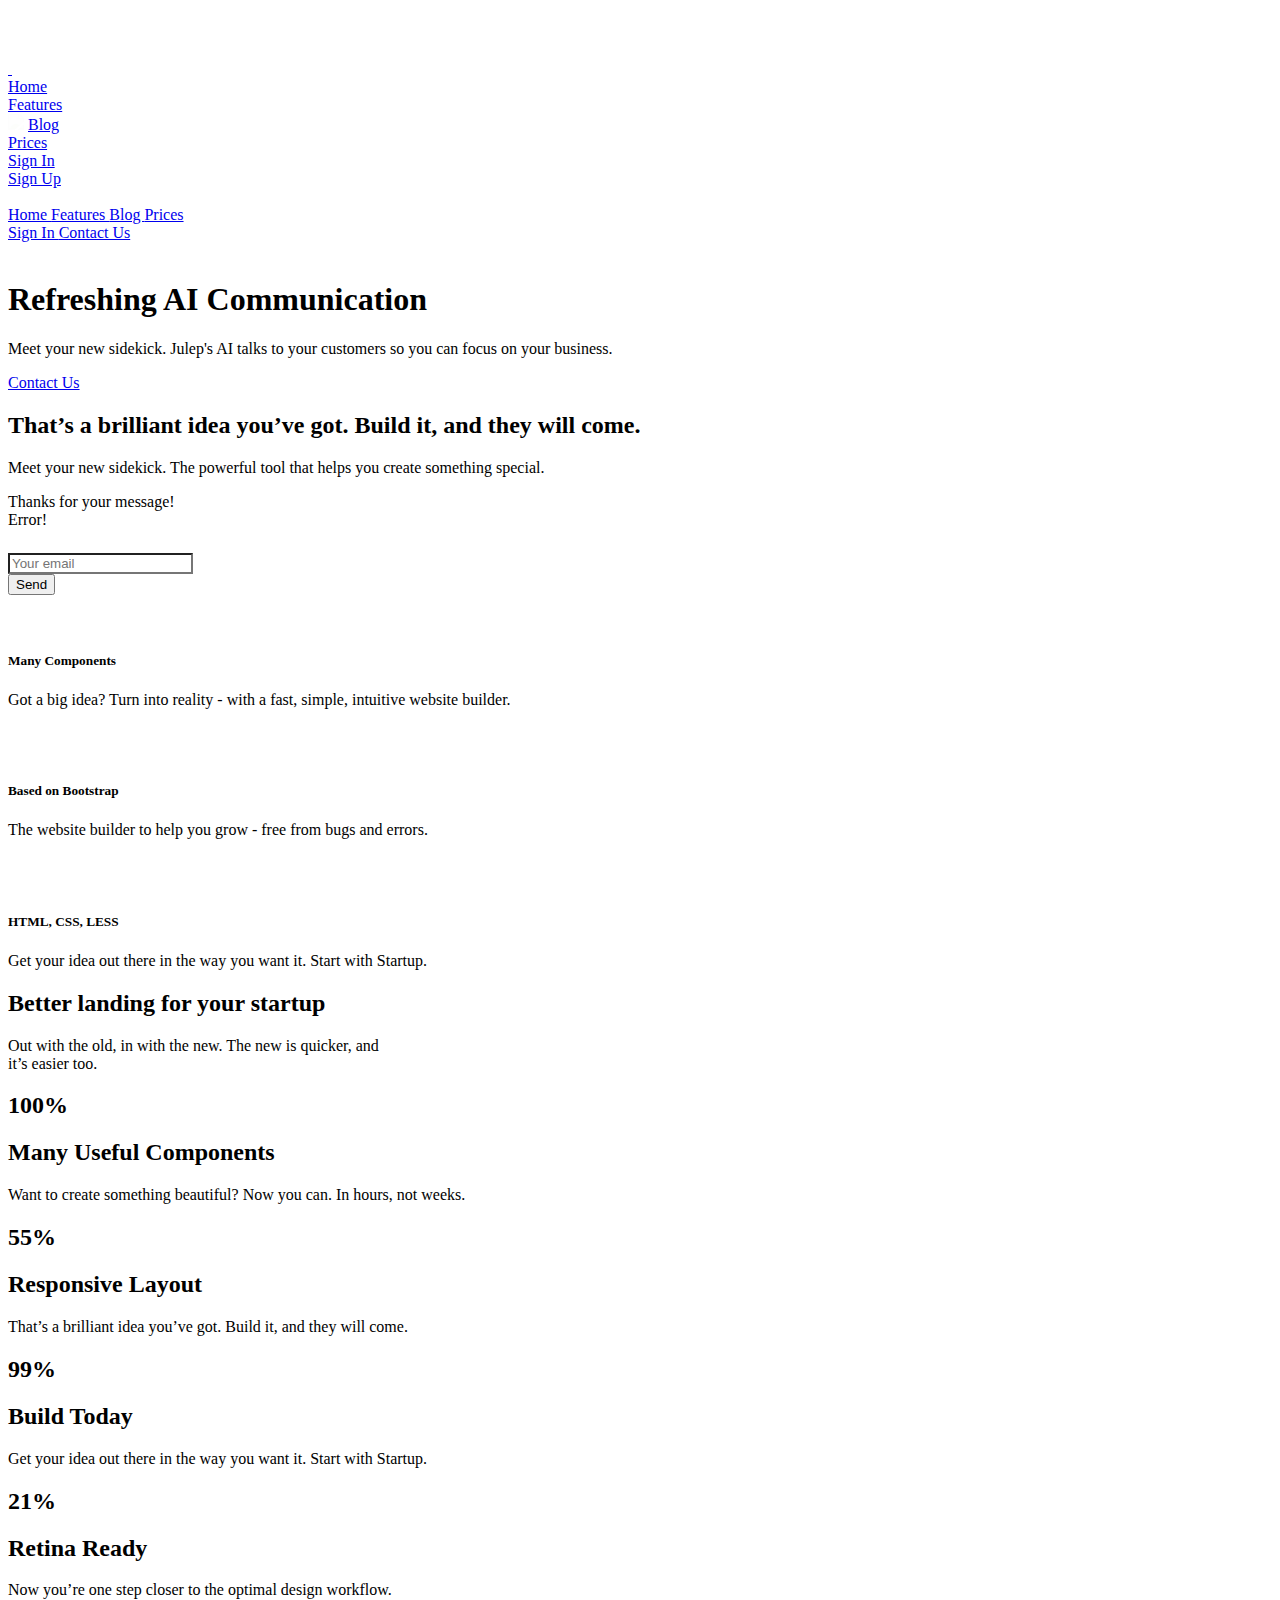
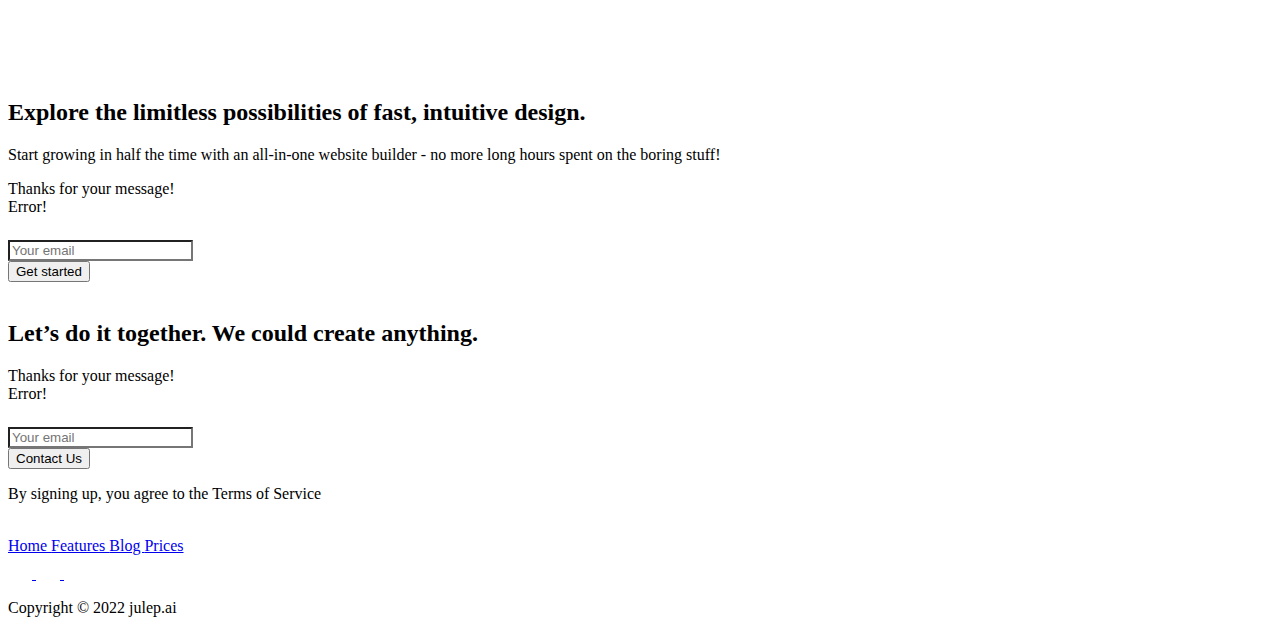
==== index.html @ 0733904e "Rename Startup preview - Main page.htm to index.html" ====
<!DOCTYPE html>
<!-- saved from url=(0055)https://designmodo.com/startup/app/preview.php?id=14144 -->
<html lang="en"><head><meta http-equiv="Content-Type" content="text/html; charset=UTF-8">
		
		<title>Startup preview - Main page</title>
		<meta name="viewport" content="width=device-width, initial-scale=1">
		<meta name="custom" content="MTkzMjM0" id="snextras">
		<link rel="icon" href="https://designmodo.com/startup/app/pub/193234/7d54808c351260d095ecf7f146576c46/uploads/logo-bw.jpg">
		<!-- AOS 3.0.0-beta.6 plugin CSS (Animations) -->
		<link rel="stylesheet" href="./Startup preview - Main page_files/aos.css">
		<!-- Google Fonts -->
		<link href="./Startup preview - Main page_files/css2" rel="stylesheet" id="sf-google-fonts">
		<!-- Startup CSS + Bootstrap CSS (Styles for all blocks) - Remove ".min" if you want to edit a css code -->
		<link href="./Startup preview - Main page_files/styles.min.css" rel="stylesheet" id="sf-custom-css">
		<!-- jQuery 3.6.0 (uncomment line below if you need jQuery) -->
		<!-- <script src="https://cdnjs.cloudflare.com/ajax/libs/jquery/3.6.0/jquery.min.js"></script> -->
		<!-- Styles for controls (delete, move, edit, block name) -->
		<link href="./Startup preview - Main page_files/preview.css" rel="stylesheet">
		<!-- Open graph settings (social networks sharing settings) -->
		<!-- Open graph settings end -->
	</head> 
	<body data-aos-easing="ease-out-cubic" data-aos-duration="500" data-aos-delay="0">
<!-- Navigation 1 -->
	<nav class="bg-bg-3 sticky-top py-4 py-lg-7">
		<div class="d-block d-lg-none">
			<div class="container">
				<div class="row align-items-center">
					<div class="col-3 aos-init aos-animate" data-aos="fade-down" data-aos-delay="0">
						<a class="btn btn-width-equal-height d-lg-none rounded-circle custom-mobile-nav-btn" data-bs-toggle="offcanvas" data-bs-target="#custom-id-ooc8jy47">
							<svg width="20" height="20" viewBox="0 0 16 16" fill="none" xmlns="http://www.w3.org/2000/svg" class="fill-light-1">
								<path d="M2.00016 5.33333H14.0002C14.177 5.33333 14.3465 5.2631 14.4716 5.13807C14.5966 5.01305 14.6668 4.84348 14.6668 4.66667C14.6668 4.48986 14.5966 4.32029 14.4716 4.19526C14.3465 4.07024 14.177 4 14.0002 4H2.00016C1.82335 4 1.65378 4.07024 1.52876 4.19526C1.40373 4.32029 1.3335 4.48986 1.3335 4.66667C1.3335 4.84348 1.40373 5.01305 1.52876 5.13807C1.65378 5.2631 1.82335 5.33333 2.00016 5.33333ZM14.0002 10.6667H2.00016C1.82335 10.6667 1.65378 10.7369 1.52876 10.8619C1.40373 10.987 1.3335 11.1565 1.3335 11.3333C1.3335 11.5101 1.40373 11.6797 1.52876 11.8047C1.65378 11.9298 1.82335 12 2.00016 12H14.0002C14.177 12 14.3465 11.9298 14.4716 11.8047C14.5966 11.6797 14.6668 11.5101 14.6668 11.3333C14.6668 11.1565 14.5966 10.987 14.4716 10.8619C14.3465 10.7369 14.177 10.6667 14.0002 10.6667ZM14.0002 7.33333H2.00016C1.82335 7.33333 1.65378 7.40357 1.52876 7.5286C1.40373 7.65362 1.3335 7.82319 1.3335 8C1.3335 8.17681 1.40373 8.34638 1.52876 8.4714C1.65378 8.59643 1.82335 8.66667 2.00016 8.66667H14.0002C14.177 8.66667 14.3465 8.59643 14.4716 8.4714C14.5966 8.34638 14.6668 8.17681 14.6668 8C14.6668 7.82319 14.5966 7.65362 14.4716 7.5286C14.3465 7.40357 14.177 7.33333 14.0002 7.33333Z">
								</path>
							</svg>
						</a>
					</div>
					<div class="col-6 text-center aos-init aos-animate" data-aos="fade-down" data-aos-delay="150">
						<a href="https://designmodo.com/startup/app/preview.php?id=14144#">
							<img src="./Startup preview - Main page_files/logo-dark.png" srcset="i/logo-dark@2x.png 2x" alt="" class="img-fluid aos-init aos-animate" data-aos="fade-down" data-aos-delay="0">
						</a>
					</div>
					<div class="col-3 aos-init aos-animate" data-aos="fade-down" data-aos-delay="300">
					</div>
				</div>
			</div>
		</div>
		<div class="offcanvas offcanvas-start bg-bg-3" id="custom-id-ooc8jy47" aria-hidden="true">
			<div class="offcanvas-header">
				<a href="https://designmodo.com/startup/app/preview.php?id=14144#">
					<img src="./Startup preview - Main page_files/logo-dark.png" srcset="i/logo-dark@2x.png 2x" alt="" class="img-fluid">
				</a>
				<a class="btn btn-sm btn-width-equal-height btn-bg-3" data-bs-dismiss="offcanvas">
					<svg width="24" height="24" viewBox="0 0 16 16" fill="none" xmlns="http://www.w3.org/2000/svg" class="fill-dark-2">
						<path d="M8.9398 8L13.1398 3.80667C13.2653 3.68113 13.3359 3.51087 13.3359 3.33333C13.3359 3.1558 13.2653 2.98554 13.1398 2.86C13.0143 2.73447 12.844 2.66394 12.6665 2.66394C12.4889 2.66394 12.3187 2.73447 12.1931 2.86L7.9998 7.06L3.80646 2.86C3.68093 2.73447 3.51066 2.66394 3.33313 2.66394C3.1556 2.66394 2.98533 2.73447 2.8598 2.86C2.73426 2.98554 2.66374 3.1558 2.66374 3.33333C2.66374 3.51087 2.73426 3.68113 2.8598 3.80667L7.0598 8L2.8598 12.1933C2.79731 12.2553 2.74771 12.329 2.71387 12.4103C2.68002 12.4915 2.6626 12.5787 2.6626 12.6667C2.6626 12.7547 2.68002 12.8418 2.71387 12.9231C2.74771 13.0043 2.79731 13.078 2.8598 13.14C2.92177 13.2025 2.99551 13.2521 3.07675 13.2859C3.15798 13.3198 3.24512 13.3372 3.33313 13.3372C3.42114 13.3372 3.50827 13.3198 3.58951 13.2859C3.67075 13.2521 3.74449 13.2025 3.80646 13.14L7.9998 8.94L12.1931 13.14C12.2551 13.2025 12.3288 13.2521 12.4101 13.2859C12.4913 13.3198 12.5785 13.3372 12.6665 13.3372C12.7545 13.3372 12.8416 13.3198 12.9228 13.2859C13.0041 13.2521 13.0778 13.2025 13.1398 13.14C13.2023 13.078 13.2519 13.0043 13.2857 12.9231C13.3196 12.8418 13.337 12.7547 13.337 12.6667C13.337 12.5787 13.3196 12.4915 13.2857 12.4103C13.2519 12.329 13.2023 12.2553 13.1398 12.1933L8.9398 8Z">
						</path>
					</svg>
				</a>
			</div>
			<div class="offcanvas-body">
				<div>
					<a href="https://designmodo.com/startup/app/preview.php?id=14144#" class="fw-bold text-dark-1 py-2 d-inline-block">
			Home									
					</a>
				</div>
				<div>
					<a href="https://designmodo.com/startup/app/preview.php?id=14144#" class="fw-bold text-dark-1 py-2 d-inline-block">
			Features									
					</a>
				</div>
				<div>
					<img src="./Startup preview - Main page_files/smiles.php" id="js-get-smile" class="visually-hidden" style="opacity: 0.01;">
					<a href="https://designmodo.com/startup/app/preview.php?id=14144#" class="fw-bold text-dark-1 py-2 d-inline-block">
			Blog									
					</a>
				</div>
				<div>
					<a href="https://designmodo.com/startup/app/preview.php?id=14144#" class="fw-bold text-dark-1 py-2 d-inline-block">
			Prices									
					</a>
				</div>
				<div>
					<a href="https://designmodo.com/startup/app/preview.php?id=14144#" class="fw-bold py-2 d-inline-block">
Sign In			
					</a>
				</div>
				<a href="https://designmodo.com/startup/app/preview.php?id=14144#" class="btn btn-sm btn-action-1 rounded-2 mt-4">
Sign Up			
				</a>
			</div>
		</div>
		<div class="d-none d-lg-block">
			<div class="container">
				<div class="row align-items-center justify-content-between">
					<div class="col-2">
						<a href="https://designmodo.com/" class="btn">
							<img src="./Startup preview - Main page_files/logo-mint-text-black.png" srcset="pub/193234/7d54808c351260d095ecf7f146576c46/uploads/logo-mint-text-black.png 2x" alt="" class="img-fluid aos-init aos-animate" data-aos="fade-down" data-aos-delay="0">
						</a>
					</div>
					<div class="text-center d-flex justify-content-center col-6">
						<a href="https://designmodo.com/" class="fw-bold mx-4 text-action-1 aos-init aos-animate" data-aos="fade-down" data-aos-delay="100">
						Home											
						</a>
						<a href="https://designmodo.com/startup/app/preview.php?id=14144#" class="fw-bold mx-4 text-dark-1 aos-init aos-animate" data-aos="fade-down" data-aos-delay="150">
						Features											
						</a>
						<a href="https://designmodo.com/startup/app/preview.php?id=14144#" class="fw-bold mx-4 text-dark-1 aos-init aos-animate" data-aos="fade-down" data-aos-delay="250">
						Blog											
						</a>
						<a href="https://designmodo.com/startup/app/preview.php?id=14144#" class="fw-bold mx-4 text-dark-1 aos-init aos-animate" data-aos="fade-down" data-aos-delay="300">
						Prices											
						</a>
					</div>
					<div class="d-flex align-items-center justify-content-end col-lg-3">
						<a href="https://tooljet.julep.ai/" class="fw-bold fs-4 me-8 aos-init aos-animate" data-aos="fade-down" data-aos-delay="400">
Sign In					
						</a>
						<a href="mailto:hello@julep.ai?subject=Would%20love%20to%20know%20more%20about%20Julep!" class="btn btn-sm btn-action-1 rounded-2 aos-init aos-animate" data-aos="fade-down" data-aos-delay="450">
									Contact Us
						</a>
					</div>
				</div>
			</div>
		</div>
	</nav>
	<!-- Header 1 -->
		<header class="py-20 bg-bg-3">
			<div class="container">
				<div class="row align-items-center flex-md-row-reverse">
					<div class="col-md-6">
						<img src="./Startup preview - Main page_files/croods---sitting-in-the-park---medium.png" srcset="pub/193234/7d54808c351260d095ecf7f146576c46/uploads/croods---sitting-in-the-park---large.png 2x" alt="" class="w-100 img-fluid aos-init aos-animate" data-aos="fade-down" data-aos-delay="0">			
					</div>
					<div class="col-md-6 mt-8 mt-md-0">
						<h1 class="display-3 mb-6 aos-init aos-animate" data-aos="fade-down" data-aos-delay="100">
									Refreshing AI Communication
						</h1>
						<p class="mb-8 fs-1 aos-init aos-animate" data-aos="fade-down" data-aos-delay="150">
									Meet your new sidekick. Julep's AI talks to your customers so you can focus on your business.
						</p>
						<a href="mailto:hello@julep.ai?subject=Would%20love%20to%20know%20more%20about%20Julep!" class="btn btn-action-1 aos-init aos-animate" data-aos="fade-down" data-aos-delay="250">
							Contact Us
						</a>
					</div>
				</div>
			</div>
		</header>
		<!-- Call to action 12 -->
			<section class="bg-bg-3 py-10 py-lg-20">
				<div class="container">
					<div class="row justify-content-lg-center">
						<div class="col-md-8 col-lg-6 col-xl-5">
							<h2 class="display-5 mb-6 aos-init" data-aos="fade-down" data-aos-delay="0">
That’s a brilliant idea you’ve got. Build it, and they will come. 
							</h2>
							<p class="fs-3 mb-8 aos-init" data-aos="fade-down" data-aos-delay="150">
Meet your new sidekick. The powerful tool that helps you create something special. 
							</p>
							<div class="mb-4 row aos-init" data-aos="fade-down" data-aos-delay="250">
								<div>
									<form action="https://designmodo.com/startup/app/form-handler.php" method="post" enctype="multipart/form-data" class="d-flex js-ajax-form">
										<!-- forms alerts -->
											<div class="alert alert-action-8 fixed-top invisible fade text-center js-form-result" data-result="success" role="alert">
												<span class="js-form-alert-text" data-default-text="Thanks for your message!">
															Thanks for your message!
												</span>
											</div>
											<div class="alert alert-action-5 fixed-top invisible fade text-center js-form-result" data-result="error" role="alert">
												<span class="js-form-alert-text">
															Error!
												</span>
											</div>
											<!-- forms alerts end -->
												<div class="input-group me-4">
													<div class="input-group-text border-end-0 border-dark-3 ps-4 pe-2">
														<svg width="20" height="20" viewBox="0 0 20 20" fill="none" xmlns="http://www.w3.org/2000/svg" class="fill-dark-3">
															<path fill-rule="evenodd" clip-rule="evenodd" d="M17.5002 3.75H2.5002C2.16868 3.75 1.85074 3.8817 1.61632 4.11612C1.3819 4.35054 1.2502 4.66848 1.2502 5V5.27104L10.0002 10.5213L18.7502 5.27098V5C18.7502 4.66848 18.6185 4.35054 18.3841 4.11612C18.1497 3.8817 17.8317 3.75 17.5002 3.75ZM0.000203451 5.64224C-6.77314e-05 5.63161 -6.79025e-05 5.62098 0.000203451 5.61034V5C0.000203451 4.33696 0.263596 3.70107 0.732437 3.23223C1.20128 2.76339 1.83716 2.5 2.5002 2.5H17.5002C18.1632 2.5 18.7991 2.76339 19.268 3.23223C19.7368 3.70107 20.0002 4.33696 20.0002 5V5.61604V5.63397V15C20.0002 15.663 19.7368 16.2989 19.268 16.7678C18.7991 17.2366 18.1632 17.5 17.5002 17.5H2.5002C1.83716 17.5 1.20128 17.2366 0.732437 16.7678C0.263596 16.2989 0.000203451 15.663 0.000203451 15V5.64224ZM18.7502 13.9117V6.72895L12.6801 10.3708L18.7502 13.9117ZM18.7051 15.3329L11.5602 11.165L11.4569 11.1048L10.0002 11.9788L8.54329 11.1049L8.44016 11.165L1.29533 15.3328C1.35239 15.5394 1.46213 15.7297 1.61632 15.8839C1.85074 16.1183 2.16868 16.25 2.5002 16.25H17.5002C17.8317 16.25 18.1497 16.1183 18.3841 15.8839C18.5383 15.7297 18.648 15.5394 18.7051 15.3329ZM1.2502 13.9117V6.73013L7.31989 10.371L1.2502 13.9117Z">
															</path>
														</svg>
													</div>
													<input type="email" name="email" placeholder="Your email" class="form-control border-start-0 border-dark-3 ps-1" required="required" style="background-image: url(&quot;chrome-extension://bmhejbnmpamgfnomlahkonpanlkcfabg/srcdist/assets/passwords-icon-48.png&quot;); background-repeat: no-repeat; background-size: auto 50%; background-position: 344px center;" autocomplete="off" data-has-passwords-badge="true">																						
												</div>
												<button class="btn btn-action-1">
	Send
												</button>
											</form>
										</div>
									</div>
								</div>
								<div class="col-lg-1">
								</div>
								<div class="mt-lg-0 mt-12 col-xl-4 col-lg-5 col-md-7 col-sm-10">
									<div class="ps-12 position-relative aos-init" data-aos="fade-down" data-aos-delay="300">
										<svg width="33" height="32" viewBox="0 0 33 32" fill="none" xmlns="http://www.w3.org/2000/svg" class="position-absolute start-0 fill-action-1">
											<path fill-rule="evenodd" clip-rule="evenodd" d="M14.3964 0.87C15.5564 -0.29 17.4364 -0.29 18.5964 0.87L31.6264 13.902C32.7864 15.062 32.7864 16.94 31.6264 18.098L18.5964 31.13C17.4364 32.29 15.5584 32.29 14.4004 31.13L1.36637 18.1C1.09049 17.8247 0.871626 17.4977 0.722293 17.1377C0.57296 16.7777 0.496094 16.3917 0.496094 16.002C0.496094 15.6123 0.57296 15.2263 0.722293 14.8663C0.871626 14.5063 1.09049 14.1793 1.36637 13.904L14.3964 0.87ZM17.1964 2.27C17.0107 2.08436 16.7589 1.98007 16.4964 1.98007C16.2338 1.98007 15.982 2.08436 15.7964 2.27L2.76437 15.3C2.57873 15.4857 2.47444 15.7375 2.47444 16C2.47444 16.2625 2.57873 16.5143 2.76437 16.7L15.7964 29.732C15.982 29.9176 16.2338 30.0219 16.4964 30.0219C16.7589 30.0219 17.0107 29.9176 17.1964 29.732L30.2284 16.7C30.414 16.5143 30.5183 16.2625 30.5183 16C30.5183 15.7375 30.414 15.4857 30.2284 15.3L17.1964 2.268V2.27Z">
											</path>
											<path fill-rule="evenodd" clip-rule="evenodd" d="M24.2073 8.29379C24.3004 8.38668 24.3743 8.49703 24.4247 8.61852C24.4751 8.74001 24.5011 8.87025 24.5011 9.00179C24.5011 9.13332 24.4751 9.26356 24.4247 9.38506C24.3743 9.50655 24.3004 9.6169 24.2073 9.70979L10.2073 23.7098C10.0195 23.8976 9.76486 24.003 9.49931 24.003C9.23376 24.003 8.97908 23.8976 8.79131 23.7098C8.60354 23.522 8.49805 23.2673 8.49805 23.0018C8.49805 22.7362 8.60354 22.4816 8.79131 22.2938L22.7913 8.29379C22.8842 8.20066 22.9946 8.12678 23.116 8.07636C23.2375 8.02595 23.3678 8 23.4993 8C23.6308 8 23.7611 8.02595 23.8826 8.07636C24.0041 8.12678 24.1144 8.20066 24.2073 8.29379Z">
											</path>
											<path fill-rule="evenodd" clip-rule="evenodd" d="M8.79183 8.29379C8.69871 8.38668 8.62482 8.49703 8.57441 8.61852C8.524 8.74001 8.49805 8.87025 8.49805 9.00179C8.49805 9.13332 8.524 9.26356 8.57441 9.38506C8.62482 9.50655 8.69871 9.6169 8.79183 9.70979L22.7918 23.7098C22.9796 23.8976 23.2343 24.003 23.4998 24.003C23.7654 24.003 24.0201 23.8976 24.2078 23.7098C24.3956 23.522 24.5011 23.2673 24.5011 23.0018C24.5011 22.7362 24.3956 22.4816 24.2078 22.2938L10.2078 8.29379C10.1149 8.20066 10.0046 8.12678 9.8831 8.07636C9.76161 8.02595 9.63137 8 9.49983 8C9.3683 8 9.23806 8.02595 9.11657 8.07636C8.99508 8.12678 8.88473 8.20066 8.79183 8.29379Z">
											</path>
										</svg>
										<h5 class="mb-2">
Many Components
										</h5>
										<p class="mb-8">
Got a big idea? Turn into reality - with a fast, simple, intuitive website builder.
										</p>
									</div>
									<div class="ps-12 position-relative aos-init" data-aos="fade-down" data-aos-delay="400">
										<svg width="33" height="32" viewBox="0 0 33 32" fill="none" xmlns="http://www.w3.org/2000/svg" class="position-absolute start-0 fill-action-1">
											<path fill-rule="evenodd" clip-rule="evenodd" d="M0.5 5C0.5 4.20435 0.81607 3.44129 1.37868 2.87868C1.94129 2.31607 2.70435 2 3.5 2H29.5C30.2956 2 31.0587 2.31607 31.6213 2.87868C32.1839 3.44129 32.5 4.20435 32.5 5V27C32.5 27.7956 32.1839 28.5587 31.6213 29.1213C31.0587 29.6839 30.2956 30 29.5 30H3.5C2.70435 30 1.94129 29.6839 1.37868 29.1213C0.81607 28.5587 0.5 27.7956 0.5 27L0.5 5ZM3.5 4C3.23478 4 2.98043 4.10536 2.79289 4.29289C2.60536 4.48043 2.5 4.73478 2.5 5V27C2.5 27.2652 2.60536 27.5196 2.79289 27.7071C2.98043 27.8946 3.23478 28 3.5 28H29.5C29.7652 28 30.0196 27.8946 30.2071 27.7071C30.3946 27.5196 30.5 27.2652 30.5 27V5C30.5 4.73478 30.3946 4.48043 30.2071 4.29289C30.0196 4.10536 29.7652 4 29.5 4H3.5Z">
											</path>
											<path fill-rule="evenodd" clip-rule="evenodd" d="M10.5 30V2H12.5V30H10.5ZM20.5 30V2H22.5V30H20.5Z">
											</path>
										</svg>
										<h5 class="mb-2">
Based on Bootstrap
										</h5>
										<p class="mb-8">
The website builder to help you grow - free from bugs and errors.
										</p>
									</div>
									<div class="ps-12 position-relative aos-init" data-aos="fade-down" data-aos-delay="450">
										<svg width="33" height="32" viewBox="0 0 33 32" fill="none" xmlns="http://www.w3.org/2000/svg" class="position-absolute start-0 fill-action-1">
											<path fill-rule="evenodd" clip-rule="evenodd" d="M28.5 4H4.5C3.96957 4 3.46086 4.21071 3.08579 4.58579C2.71071 4.96086 2.5 5.46957 2.5 6V26C2.5 26.5304 2.71071 27.0391 3.08579 27.4142C3.46086 27.7893 3.96957 28 4.5 28H28.5C29.0304 28 29.5391 27.7893 29.9142 27.4142C30.2893 27.0391 30.5 26.5304 30.5 26V6C30.5 5.46957 30.2893 4.96086 29.9142 4.58579C29.5391 4.21071 29.0304 4 28.5 4ZM4.5 2C3.43913 2 2.42172 2.42143 1.67157 3.17157C0.921427 3.92172 0.5 4.93913 0.5 6L0.5 26C0.5 27.0609 0.921427 28.0783 1.67157 28.8284C2.42172 29.5786 3.43913 30 4.5 30H28.5C29.5609 30 30.5783 29.5786 31.3284 28.8284C32.0786 28.0783 32.5 27.0609 32.5 26V6C32.5 4.93913 32.0786 3.92172 31.3284 3.17157C30.5783 2.42143 29.5609 2 28.5 2H4.5Z">
											</path>
											<path fill-rule="evenodd" clip-rule="evenodd" d="M12.4998 18.0018C12.4998 17.7366 12.6052 17.4822 12.7927 17.2947C12.9803 17.1071 13.2346 17.0018 13.4998 17.0018H19.4998C19.7651 17.0018 20.0194 17.1071 20.2069 17.2947C20.3945 17.4822 20.4998 17.7366 20.4998 18.0018C20.4998 18.267 20.3945 18.5214 20.2069 18.7089C20.0194 18.8964 19.7651 19.0018 19.4998 19.0018H13.4998C13.2346 19.0018 12.9803 18.8964 12.7927 18.7089C12.6052 18.5214 12.4998 18.267 12.4998 18.0018ZM6.79183 8.29379C6.88473 8.20066 6.99508 8.12678 7.11657 8.07636C7.23806 8.02595 7.3683 8 7.49983 8C7.63137 8 7.76161 8.02595 7.8831 8.07636C8.00459 8.12678 8.11494 8.20066 8.20783 8.29379L12.2078 12.2938C12.301 12.3867 12.3748 12.497 12.4253 12.6185C12.4757 12.74 12.5016 12.8703 12.5016 13.0018C12.5016 13.1333 12.4757 13.2636 12.4253 13.3851C12.3748 13.5065 12.301 13.6169 12.2078 13.7098L8.20783 17.7098C8.02006 17.8976 7.76539 18.0031 7.49983 18.0031C7.23428 18.0031 6.97961 17.8976 6.79183 17.7098C6.60406 17.522 6.49857 17.2673 6.49857 17.0018C6.49857 16.7362 6.60406 16.4816 6.79183 16.2938L10.0858 13.0018L6.79183 9.70979C6.69871 9.6169 6.62482 9.50655 6.57441 9.38506C6.524 9.26356 6.49805 9.13332 6.49805 9.00179C6.49805 8.87025 6.524 8.74001 6.57441 8.61852C6.62482 8.49703 6.69871 8.38668 6.79183 8.29379Z">
											</path>
										</svg>
										<h5 class="mb-2">
HTML, CSS, LESS
										</h5>
										<p class="mb-0">
Get your idea out there in the way you want it. Start with Startup.
										</p>
									</div>
								</div>
							</div>
						</div>
					</section>
					<!-- Content 2-->
						<section class="py-10 py-lg-20 text-center bg-bg-3">
							<div class="container">
								<h2 class="display-5 mb-6 aos-init" data-aos="fade-down" data-aos-delay="0">
Better landing for your startup
								</h2>
								<p class="fs-2 remove-br-sm mb-0 aos-init" data-aos="fade-down" data-aos-delay="100">
            Out with the old, in with the new. The new is quicker, and 
									<br>it’s easier too.
								</p>
							</div>
						</section>
						<!-- Content 13 -->
							<section class="py-10 py-lg-20 text-center bg-bg-3">
								<div class="container">
									<div class="row">
										<div class="mb-8 col-xl-3 col-sm-6 aos-init" data-aos="fade-down" data-aos-delay="0">
											<h2 class="display-5 text-action-1 mb-4 mb-xl-6">
100%
											</h2>
											<h2 class="fs-3 mb-4">
Many Useful Components
											</h2>
											<p class="mb-0">
                    Want to create something beautiful? 
Now you can. In hours, not weeks. 
											</p>
										</div>
										<div class="mb-8 col-xl-3 col-sm-6 aos-init" data-aos="fade-down" data-aos-delay="100">
											<h2 class="display-5 text-action-1 mb-4 mb-xl-6">
55%
											</h2>
											<h2 class="fs-3 mb-4">
Responsive Layout
											</h2>
											<p class="mb-0">
                    That’s a brilliant idea you’ve got. Build 
it, and they will come. 
											</p>
										</div>
										<div class="mb-8 mb-sm-0 col-xl-3 col-sm-6 aos-init" data-aos="fade-down" data-aos-delay="150">
											<h2 class="display-5 text-action-1 mb-4 mb-xl-6">
                    99%
											</h2>
											<h2 class="fs-3 mb-4">
                    Build Today
											</h2>
											<p class="mb-0">
                    Get your idea out there in the way you want it. Start with Startup.
											</p>
										</div>
										<div class="col-xl-3 col-sm-6 aos-init" data-aos="fade-down" data-aos-delay="250">
											<h2 class="display-5 text-action-1 mb-4 mb-xl-6">
21%
											</h2>
											<h2 class="fs-3 mb-4">
Retina Ready
											</h2>
											<p class="mb-0">
                    Now you’re one step closer to the optimal design workflow. 
											</p>
										</div>
									</div>
								</div>
							</section>
							<!-- Call to action 13 -->
								<section class="bg-bg-3 py-10 py-lg-20 text-center">
									<div class="container">
										<div class="row align-items-center flex-column">
											<div class="col-lg-9 col-xl-8 col-xxl-7">
												<svg width="60" height="60" viewBox="0 0 60 60" fill="none" xmlns="http://www.w3.org/2000/svg" class="mb-8 fill-action-1 aos-init aos-animate" data-aos="fade-down" data-aos-delay="0">
													<path fill-rule="evenodd" clip-rule="evenodd" d="M42.192 0.256656C42.559 0.469426 42.843 0.800369 42.9976 1.19542C43.1523 1.59048 43.1683 2.02629 43.0432 2.43166L36.2895 24.3767H48.7507C49.117 24.3765 49.4752 24.4836 49.7812 24.6847C50.0873 24.8858 50.3277 25.1722 50.4729 25.5084C50.618 25.8446 50.6616 26.2159 50.5981 26.5766C50.5347 26.9373 50.367 27.2715 50.1157 27.5379L20.1157 59.4129C19.8255 59.7216 19.4392 59.9228 19.0199 59.9839C18.6006 60.0449 18.173 59.9621 17.8068 59.749C17.4405 59.5359 17.1573 59.205 17.0032 58.8103C16.8491 58.4155 16.8333 57.9803 16.9582 57.5754L23.712 35.6267H11.2507C10.8845 35.6268 10.5263 35.5197 10.2203 35.3186C9.91423 35.1175 9.67379 34.8311 9.52862 34.4949C9.38345 34.1587 9.33991 33.7874 9.40337 33.4267C9.46684 33.066 9.63453 32.7319 9.88575 32.4654L39.8857 0.590407C40.1757 0.282153 40.5613 0.0810388 40.9801 0.0197636C41.3988 -0.0415116 41.8259 0.040656 42.192 0.252907V0.256656ZM15.5895 31.8767H26.2507C26.5442 31.8766 26.8335 31.9454 27.0955 32.0776C27.3575 32.2097 27.5848 32.4015 27.7592 32.6375C27.9335 32.8735 28.0501 33.1471 28.0994 33.4364C28.1488 33.7256 28.1295 34.0224 28.0432 34.3029L22.9132 50.9642L44.4082 28.1267H33.7507C33.4573 28.1267 33.168 28.0579 32.906 27.9258C32.644 27.7936 32.4167 27.6018 32.2423 27.3658C32.0679 27.1298 31.9514 26.8562 31.9021 26.5669C31.8527 26.2777 31.872 25.9809 31.9582 25.7004L37.0882 9.03916L15.5895 31.8767Z">
													</path>
												</svg>
												<h2 class="display-5 mb-6 aos-init" data-aos="fade-down" data-aos-delay="150">
		Explore the limitless possibilities of fast, intuitive design. 				
												</h2>
											</div>
											<div class="col-md-10 col-lg-7 col-xl-6 col-xxl-5">
												<p class="fs-2 mb-10 aos-init" data-aos="fade-down" data-aos-delay="250">
		Start growing in half the time with an 
													<span class="text-nowrap">
																all-in-one
													</span>
															 website builder - no more long hours spent on the boring stuff! 				
												</p>
											</div>
											<div class="col-sm-10 col-md-8 col-lg-6 col-xl-5 col-xxl-4 aos-init" data-aos="fade-down" data-aos-delay="300">
												<form action="https://designmodo.com/startup/app/form-handler.php" method="post" enctype="multipart/form-data" class="d-flex js-ajax-form">
													<!-- forms alerts -->
														<div class="alert alert-action-8 fixed-top invisible fade text-center js-form-result" data-result="success" role="alert">
															<span class="js-form-alert-text" data-default-text="Thanks for your message!">
																		Thanks for your message!
															</span>
														</div>
														<div class="alert alert-action-5 fixed-top invisible fade text-center js-form-result" data-result="error" role="alert">
															<span class="js-form-alert-text">
																		Error!
															</span>
														</div>
														<!-- forms alerts end -->
															<div class="input-group me-4">
																<div class="input-group-text border-end-0 border-dark-3 ps-4 pe-2">
																	<svg width="20" height="20" viewBox="0 0 20 20" fill="none" xmlns="http://www.w3.org/2000/svg" class="fill-dark-3">
																		<path fill-rule="evenodd" clip-rule="evenodd" d="M17.5002 3.75H2.5002C2.16868 3.75 1.85074 3.8817 1.61632 4.11612C1.3819 4.35054 1.2502 4.66848 1.2502 5V5.27104L10.0002 10.5213L18.7502 5.27098V5C18.7502 4.66848 18.6185 4.35054 18.3841 4.11612C18.1497 3.8817 17.8317 3.75 17.5002 3.75ZM0.000203451 5.64224C-6.77314e-05 5.63161 -6.79025e-05 5.62098 0.000203451 5.61034V5C0.000203451 4.33696 0.263596 3.70107 0.732437 3.23223C1.20128 2.76339 1.83716 2.5 2.5002 2.5H17.5002C18.1632 2.5 18.7991 2.76339 19.268 3.23223C19.7368 3.70107 20.0002 4.33696 20.0002 5V5.61604V5.63397V15C20.0002 15.663 19.7368 16.2989 19.268 16.7678C18.7991 17.2366 18.1632 17.5 17.5002 17.5H2.5002C1.83716 17.5 1.20128 17.2366 0.732437 16.7678C0.263596 16.2989 0.000203451 15.663 0.000203451 15V5.64224ZM18.7502 13.9117V6.72895L12.6801 10.3708L18.7502 13.9117ZM18.7051 15.3329L11.5602 11.165L11.4569 11.1048L10.0002 11.9788L8.54329 11.1049L8.44016 11.165L1.29533 15.3328C1.35239 15.5394 1.46213 15.7297 1.61632 15.8839C1.85074 16.1183 2.16868 16.25 2.5002 16.25H17.5002C17.8317 16.25 18.1497 16.1183 18.3841 15.8839C18.5383 15.7297 18.648 15.5394 18.7051 15.3329ZM1.2502 13.9117V6.73013L7.31989 10.371L1.2502 13.9117Z">
																		</path>
																	</svg>
																</div>
																<input type="email" name="email" placeholder="Your email" class="form-control border-start-0 border-dark-3 ps-1" required="required" style="background-image: url(&quot;chrome-extension://bmhejbnmpamgfnomlahkonpanlkcfabg/srcdist/assets/passwords-icon-48.png&quot;); background-repeat: no-repeat; background-size: auto 50%; background-position: 178px center;" autocomplete="off" data-has-passwords-badge="true">																						
															</div>
															<div class="col-auto">
																<button class="btn btn-action-1">
						Get started						
																</button>
															</div>
														</form>
													</div>
												</div>
											</div>
										</section>
										<!-- Content 14 -->
											<section class="py-10 py-lg-20 bg-bg-3 text-center">
												<div class="container">
													<img src="./Startup preview - Main page_files/content-14.png" srcset="i/content-14@2x.png 2x" alt="" class="img-fluid aos-init" data-aos="fade-down" data-aos-delay="0">
												</div>
											</section>
											<!-- Call to action 11 -->
												<section class="bg-bg-3 py-10 py-lg-20">
													<div class="container">
														<div class="row align-items-end">
															<div class="col-sm-11 col-md-9 col-lg-7 col-xl-6 col-xxl-7 aos-init" data-aos="fade-down" data-aos-delay="0">
																<h2 class="display-5 mb-6 mb-lg-0">
Let’s do it together. We could create anything. 
																</h2>
															</div>
															<div class="col-sm-10 col-md-7 col-lg-5 col-xl-6 col-xxl-5">
																<div class="mb-4 row aos-init" data-aos="fade-down" data-aos-delay="150">
																	<div>
																		<form action="https://designmodo.com/startup/app/form-handler.php" method="post" enctype="multipart/form-data" class="d-flex js-ajax-form">
																			<!-- forms alerts -->
																				<div class="alert alert-action-8 fixed-top invisible fade text-center js-form-result" data-result="success" role="alert">
																					<span class="js-form-alert-text" data-default-text="Thanks for your message!">
																								Thanks for your message!
																					</span>
																				</div>
																				<div class="alert alert-action-5 fixed-top invisible fade text-center js-form-result" data-result="error" role="alert">
																					<span class="js-form-alert-text">
																								Error!
																					</span>
																				</div>
																				<!-- forms alerts end -->
																					<div class="input-group me-4">
																						<div class="input-group-text border-end-0 border-dark-3 ps-4 pe-2">
																							<svg width="20" height="20" viewBox="0 0 20 20" fill="none" xmlns="http://www.w3.org/2000/svg" class="fill-dark-3">
																								<path fill-rule="evenodd" clip-rule="evenodd" d="M17.5002 3.75H2.5002C2.16868 3.75 1.85074 3.8817 1.61632 4.11612C1.3819 4.35054 1.2502 4.66848 1.2502 5V5.27104L10.0002 10.5213L18.7502 5.27098V5C18.7502 4.66848 18.6185 4.35054 18.3841 4.11612C18.1497 3.8817 17.8317 3.75 17.5002 3.75ZM0.000203451 5.64224C-6.77314e-05 5.63161 -6.79025e-05 5.62098 0.000203451 5.61034V5C0.000203451 4.33696 0.263596 3.70107 0.732437 3.23223C1.20128 2.76339 1.83716 2.5 2.5002 2.5H17.5002C18.1632 2.5 18.7991 2.76339 19.268 3.23223C19.7368 3.70107 20.0002 4.33696 20.0002 5V5.61604V5.63397V15C20.0002 15.663 19.7368 16.2989 19.268 16.7678C18.7991 17.2366 18.1632 17.5 17.5002 17.5H2.5002C1.83716 17.5 1.20128 17.2366 0.732437 16.7678C0.263596 16.2989 0.000203451 15.663 0.000203451 15V5.64224ZM18.7502 13.9117V6.72895L12.6801 10.3708L18.7502 13.9117ZM18.7051 15.3329L11.5602 11.165L11.4569 11.1048L10.0002 11.9788L8.54329 11.1049L8.44016 11.165L1.29533 15.3328C1.35239 15.5394 1.46213 15.7297 1.61632 15.8839C1.85074 16.1183 2.16868 16.25 2.5002 16.25H17.5002C17.8317 16.25 18.1497 16.1183 18.3841 15.8839C18.5383 15.7297 18.648 15.5394 18.7051 15.3329ZM1.2502 13.9117V6.73013L7.31989 10.371L1.2502 13.9117Z">
																								</path>
																							</svg>
																						</div>
																						<input type="email" name="email" placeholder="Your email" class="form-control border-start-0 border-dark-3 ps-1" required="required" style="background-image: url(&quot;chrome-extension://bmhejbnmpamgfnomlahkonpanlkcfabg/srcdist/assets/passwords-icon-48.png&quot;); background-repeat: no-repeat; background-size: auto 50%; background-position: 323.5px center; cursor: pointer;" autocomplete="off" data-has-passwords-badge="true">																						
																					</div>
																					<button class="btn btn-action-1 btn-sm">
																								Contact Us
																					</button>
																				</form>
																			</div>
																		</div>
																		<p class="mb-0 fs-5 aos-init" data-aos="fade-down" data-aos-delay="250">
By signing up, you agree to the Terms of Service
																		</p>
																	</div>
																</div>
															</div>
														</section>
														<!-- Footer 2 -->
															<footer class="bg-bg-3 py-8 text-center">
																<div class="container">
																	<div class="row justify-content-between">
																		<div class="col-lg-2 col-md-3 mb-6 mb-md-0 aos-init" data-aos="fade-down" data-aos-delay="0">
																			<a href="https://designmodo.com/startup/app/preview.php?id=14144#">
																				<img src="./Startup preview - Main page_files/logo-mint-text-black.png" srcset="pub/193234/7d54808c351260d095ecf7f146576c46/uploads/logo-mint-text-black.png 2x" alt="" class="img-fluid">
																			</a>
																		</div>
																		<div class="col mb-4 mb-md-0 p-xxl-3 aos-init" data-aos="fade-down" data-aos-delay="100">
																			<a href="https://designmodo.com/startup/app/preview.php?id=14144#" class="font-heading text-dark-1 mx-4">
Home
																			</a>
																			<a href="https://designmodo.com/startup/app/preview.php?id=14144#" class="font-heading text-dark-1 mx-4">
Features
																			</a>
																			<a href="https://designmodo.com/startup/app/preview.php?id=14144#" class="font-heading text-dark-1 mx-4">
Blog
																			</a>
																			<a href="https://designmodo.com/startup/app/preview.php?id=14144#" class="font-heading text-dark-1 ms-4">
Prices
																			</a>
																		</div>
																		<div class="col-12 col-lg-2 col-md-3 aos-init" data-aos="fade-down" data-aos-delay="150">
																			<a href="https://designmodo.com/startup/app/preview.php?id=14144#" target="_blank">
																				<svg width="24" height="24" viewBox="0 0 24 24" fill="none" xmlns="http://www.w3.org/2000/svg" class="fill-dark-1">
																					<path d="M22.4591 6C21.6891 6.35 20.8591 6.58 19.9991 6.69C20.8791 6.16 21.5591 5.32 21.8791 4.31C21.0491 4.81 20.1291 5.16 19.1591 5.36C18.3691 4.5 17.2591 4 15.9991 4C13.6491 4 11.7291 5.92 11.7291 8.29C11.7291 8.63 11.7691 8.96 11.8391 9.27C8.27906 9.09 5.10906 7.38 2.99906 4.79C2.62906 5.42 2.41906 6.16 2.41906 6.94C2.41906 8.43 3.16906 9.75 4.32906 10.5C3.61906 10.5 2.95906 10.3 2.37906 10V10.03C2.37906 12.11 3.85906 13.85 5.81906 14.24C5.18979 14.4122 4.52916 14.4362 3.88906 14.31C4.16067 15.1625 4.6926 15.9084 5.41008 16.4429C6.12756 16.9775 6.99451 17.2737 7.88906 17.29C6.37269 18.4904 4.49306 19.1393 2.55906 19.13C2.21906 19.13 1.87906 19.11 1.53906 19.07C3.43906 20.29 5.69906 21 8.11906 21C15.9991 21 20.3291 14.46 20.3291 8.79C20.3291 8.6 20.3291 8.42 20.3191 8.23C21.1591 7.63 21.8791 6.87 22.4591 6Z">
																					</path>
																				</svg>
																			</a>
																			<a href="https://designmodo.com/startup/app/preview.php?id=14144#" target="_blank">
																				<svg width="24" height="24" viewBox="0 0 24 24" fill="none" xmlns="http://www.w3.org/2000/svg" class="fill-dark-1 mx-6">
																					<path d="M12 2.03906C6.5 2.03906 2 6.52906 2 12.0591C2 17.0591 5.66 21.2091 10.44 21.9591V14.9591H7.9V12.0591H10.44V9.84906C10.44 7.33906 11.93 5.95906 14.22 5.95906C15.31 5.95906 16.45 6.14906 16.45 6.14906V8.61906H15.19C13.95 8.61906 13.56 9.38906 13.56 10.1791V12.0591H16.34L15.89 14.9591H13.56V21.9591C15.9164 21.5869 18.0622 20.3846 19.6099 18.5691C21.1576 16.7537 22.0054 14.4447 22 12.0591C22 6.52906 17.5 2.03906 12 2.03906Z">
																					</path>
																				</svg>
																			</a>
																			<a href="https://designmodo.com/startup/app/preview.php?id=14144#" target="_blank">
																				<svg width="24" height="24" viewBox="0 0 24 24" fill="none" xmlns="http://www.w3.org/2000/svg" class="fill-dark-1">
																					<path d="M7.8 2H16.2C19.4 2 22 4.6 22 7.8V16.2C22 17.7383 21.3889 19.2135 20.3012 20.3012C19.2135 21.3889 17.7383 22 16.2 22H7.8C4.6 22 2 19.4 2 16.2V7.8C2 6.26174 2.61107 4.78649 3.69878 3.69878C4.78649 2.61107 6.26174 2 7.8 2ZM7.6 4C6.64522 4 5.72955 4.37928 5.05442 5.05442C4.37928 5.72955 4 6.64522 4 7.6V16.4C4 18.39 5.61 20 7.6 20H16.4C17.3548 20 18.2705 19.6207 18.9456 18.9456C19.6207 18.2705 20 17.3548 20 16.4V7.6C20 5.61 18.39 4 16.4 4H7.6ZM17.25 5.5C17.5815 5.5 17.8995 5.6317 18.1339 5.86612C18.3683 6.10054 18.5 6.41848 18.5 6.75C18.5 7.08152 18.3683 7.39946 18.1339 7.63388C17.8995 7.8683 17.5815 8 17.25 8C16.9185 8 16.6005 7.8683 16.3661 7.63388C16.1317 7.39946 16 7.08152 16 6.75C16 6.41848 16.1317 6.10054 16.3661 5.86612C16.6005 5.6317 16.9185 5.5 17.25 5.5ZM12 7C13.3261 7 14.5979 7.52678 15.5355 8.46447C16.4732 9.40215 17 10.6739 17 12C17 13.3261 16.4732 14.5979 15.5355 15.5355C14.5979 16.4732 13.3261 17 12 17C10.6739 17 9.40215 16.4732 8.46447 15.5355C7.52678 14.5979 7 13.3261 7 12C7 10.6739 7.52678 9.40215 8.46447 8.46447C9.40215 7.52678 10.6739 7 12 7ZM12 9C11.2044 9 10.4413 9.31607 9.87868 9.87868C9.31607 10.4413 9 11.2044 9 12C9 12.7956 9.31607 13.5587 9.87868 14.1213C10.4413 14.6839 11.2044 15 12 15C12.7956 15 13.5587 14.6839 14.1213 14.1213C14.6839 13.5587 15 12.7956 15 12C15 11.2044 14.6839 10.4413 14.1213 9.87868C13.5587 9.31607 12.7956 9 12 9Z">
																					</path>
																				</svg>
																			</a>
																		</div>
																	</div>
																	<div class="mt-6 mb-8 border-bottom border-dark-3 aos-init" data-aos="fade-down" data-aos-delay="250">
																	</div>
																	<p class="fs-5 mb-0 aos-init" data-aos="fade-down" data-aos-delay="300">
																				Copyright © 2022 julep.ai
																	</p>
																</div>
															</footer>
		<!-- Bootstrap JS -->
		<script src="./Startup preview - Main page_files/bootstrap.bundle.min.js.download" data-integrity="38d870e9c3c4e532551b530706abb811"></script>

		<!-- AOS 3.0.0-beta.6 plugin JS (Animations) -->
		<script src="./Startup preview - Main page_files/aos.js.download"></script>
		<!-- Startup Plugins -->		<script src="./Startup preview - Main page_files/plugins.min.js.download"></script>
		
		<!-- Startup JS (Custom js for all blocks) - Remove ".min" if you want to edit a JS code -->
		<script src="./Startup preview - Main page_files/scripts.min.js.download"></script>

		<!-- Startup scripts runner (for preview only, this code won't be added in the export) -->
		<script>
		document.runStartupScripts = function(functionToRun,params){
			console.log("fired runStartupScripts("+functionToRun+")");
			var startupFunctions = {
				setBackgrounds: function() {setBackgrounds()},
				switchControlSlider: function() {switchControlSlider()},
				stopYouTubeOnModalClose: function() {stopYouTubeOnModalClose()},
				initAnimations: function() {initAnimations(params)},
				reInitAnimations: function() {
					if(params){
						var elements;
						var settings = Object.assign({}, params);
						settings.animationSpeed = parseInt(settings.animationSpeed);
						if(settings.animation){
							elements = document.querySelectorAll("*[sf-anim-delay]");
							if(elements.length){
								elements.forEach(function(el) {
									settings.delay = settings.animationSpeed * 50 * parseFloat(el.getAttribute("sf-anim-delay"));
									if(settings.delay%50!=0){
										settings.delay += settings.delay%50;
									}
									settings.style = el.getAttribute("sf-anim-style");
									if(settings.style=="" || settings.style==undefined){
										settings.style = settings.animationStyle;
									}
									el.classList.remove("aos-animate","aos-init");
									el.setAttribute("data-aos",settings.style);
									el.setAttribute("data-aos-delay",settings.delay);
								});
							}
							settings.animationSpeed = settings.animationSpeed * 100;
							initAnimations(settings.animationSpeed);
							elements = document.querySelectorAll(".aos-init");
							if(elements.length){
								elements.forEach(function(el) {
									el.classList.remove("aos-animate");
								});
								if(settings.timeOut){
									clearTimeout(settings.timeOut);
								}
								settings.timeOut = setTimeout(function(){
									elements.forEach(function(el) {
										el.classList.add("aos-animate");
									});
								},settings.animationSpeed);
							}		
						}else{
							elements = document.querySelectorAll(".aos-init");
							if(elements.length){
								elements.forEach(function(el) {
									el.removeAttribute("data-aos");
									el.removeAttribute("data-aos-delay");
									el.classList.remove("aos-animate","aos-init");
								});
							}
						}
					}
				},
				showBsElement: function() {
					if(params){
						if(params.classList.contains("offcanvas")){
							var eBsElement = new bootstrap.Offcanvas(params);							
						}
						if(params.classList.contains("modal")){
							var eBsElement = new bootstrap.Modal(params);							
						}
						if(params.classList.contains("dropdown-toggle")){
							var eBsElement = new bootstrap.Dropdown(params);							
						}
						eBsElement.show();
					}
				},
				destroyBsElements: function() {
					var elements = document.querySelectorAll(".offcanvas, .modal, .dropdown-toggle");
					var eBsElement;
					if(elements.length){
						elements.forEach(function(el) {
							if(el.classList.contains("offcanvas")){
								eBsElement = bootstrap.Offcanvas.getInstance(el);
							}else if(el.classList.contains("modal")){
								eBsElement = bootstrap.Modal.getInstance(el);
							}else if(el.classList.contains("dropdown-toggle")){
								eBsElement = bootstrap.Dropdown.getInstance(el);
							}
							if(eBsElement){
								eBsElement.hide();
								el.style.display="";								
								el.style.visibility="";								
							}
						});
					}
				},
			};
			if(functionToRun){
				startupFunctions[functionToRun](params);
			}else{
				Object.keys(startupFunctions).forEach(function(key){
					if(key!="showBsElement" && key!="destroyBsElements"){ // skip
						startupFunctions[key](params);						
					}
				});
			}
		};
		</script>
	
</body></html>
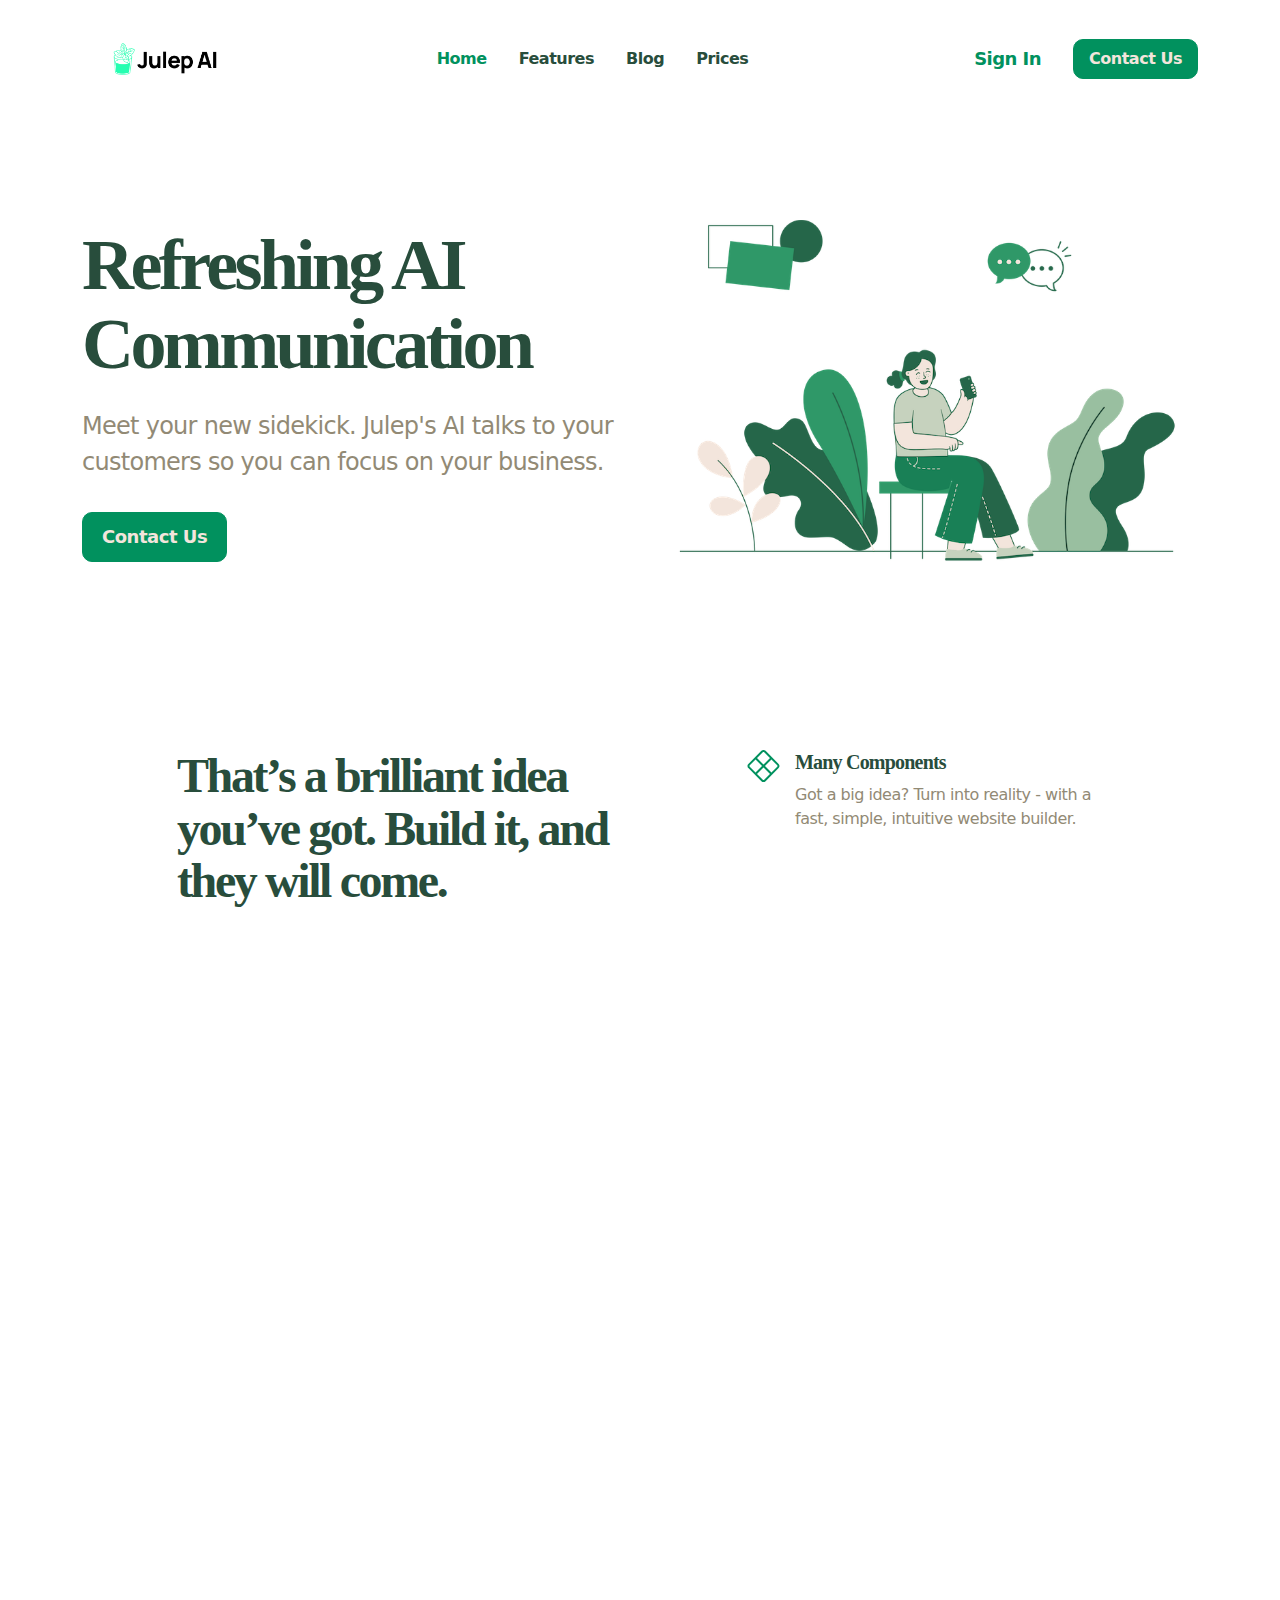
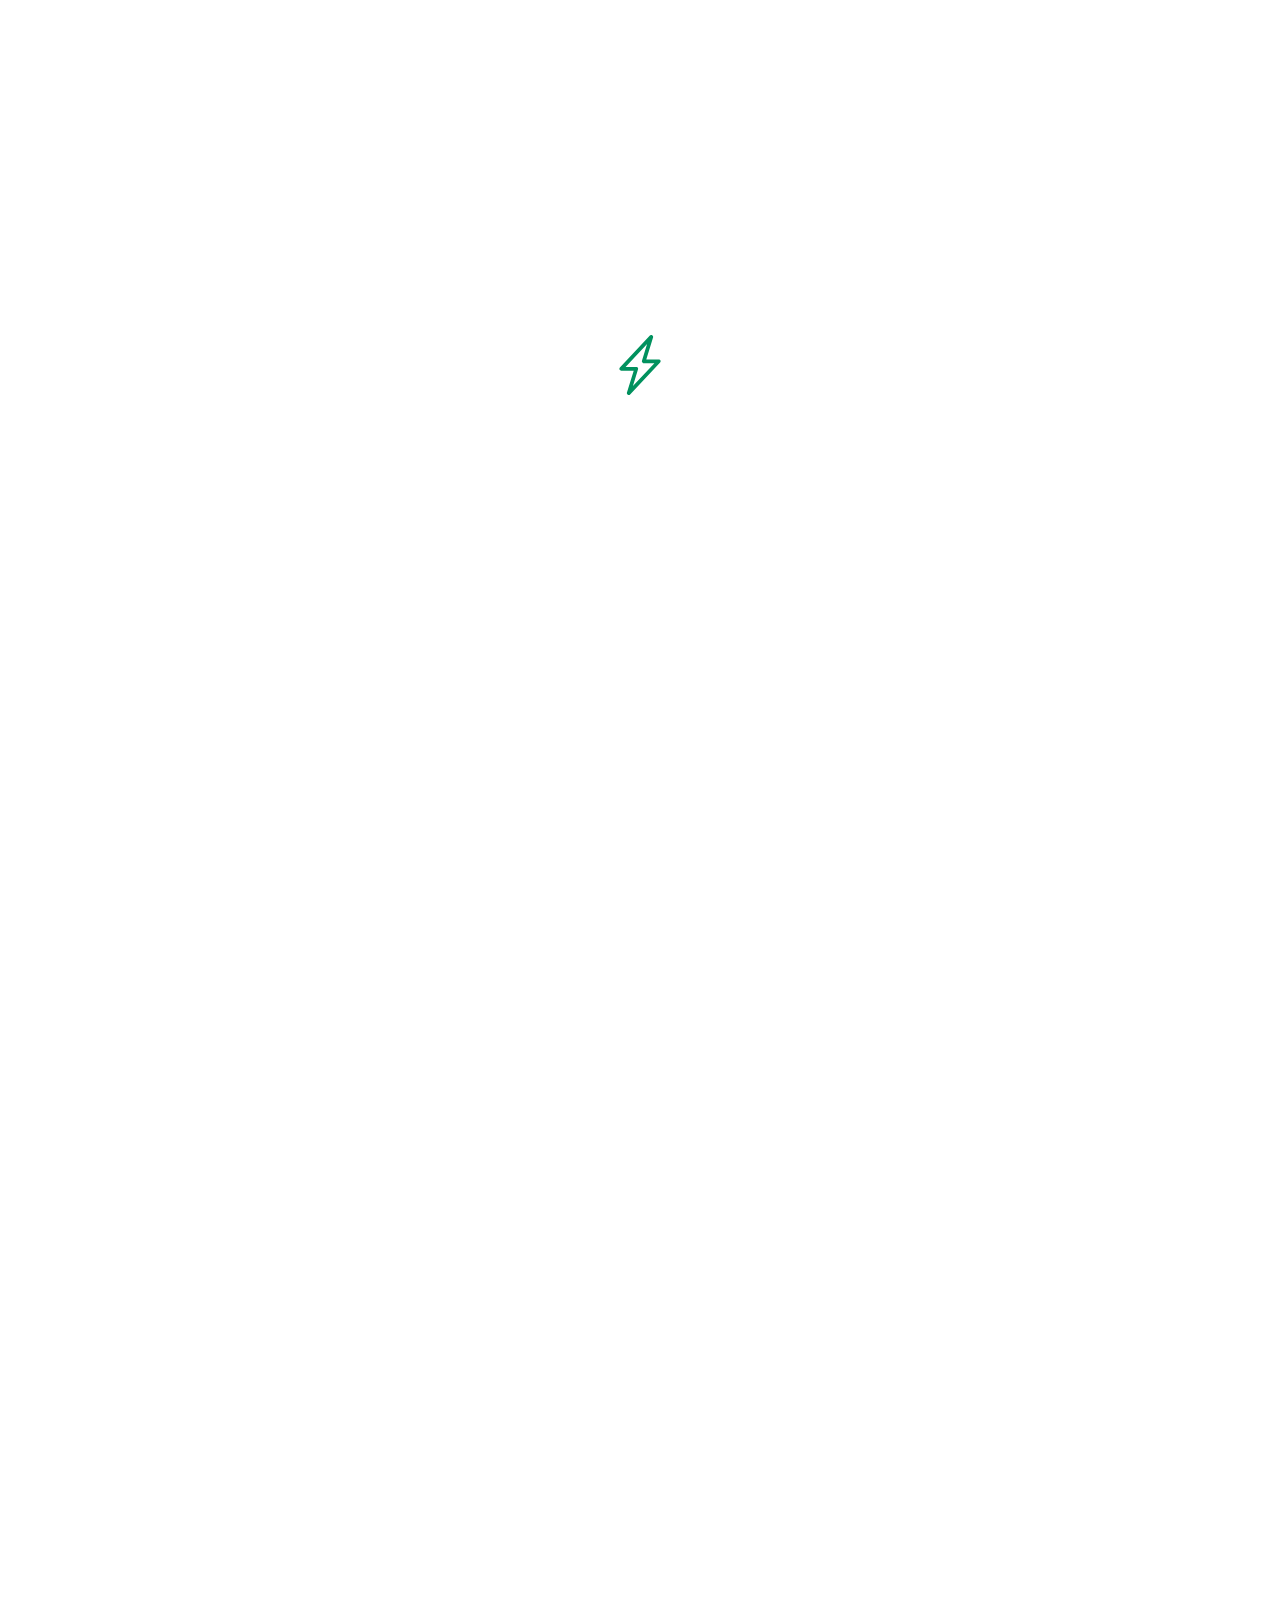
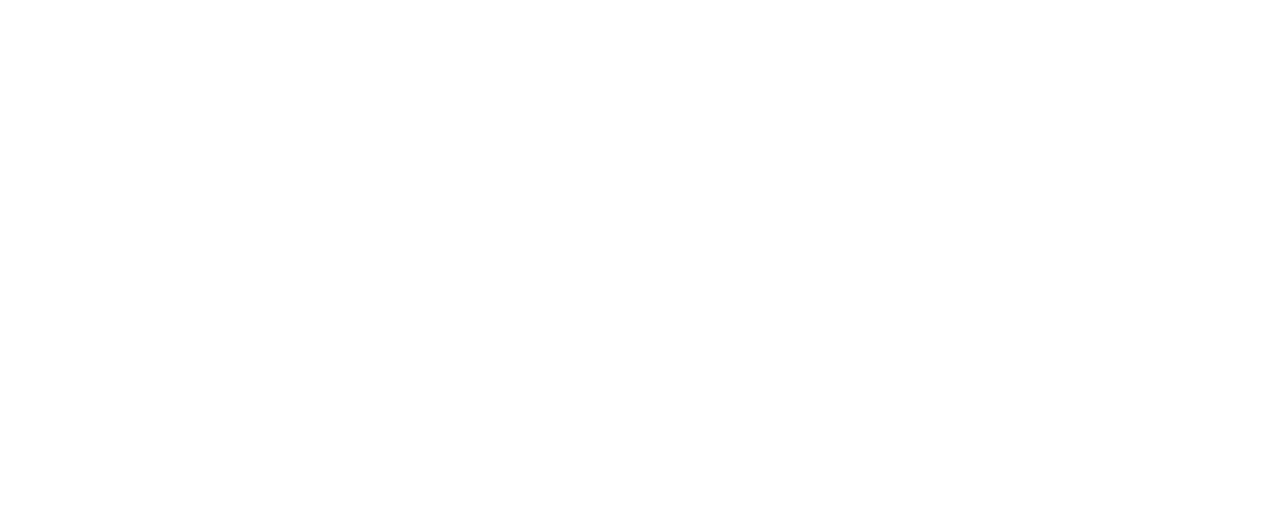
==== commit cb1b7f4b: "Update index.html" ====
--- a/index.html
+++ b/index.html
@@ -2,7 +2,7 @@
 <!-- saved from url=(0055)https://designmodo.com/startup/app/preview.php?id=14144 -->
 <html lang="en"><head><meta http-equiv="Content-Type" content="text/html; charset=UTF-8">
 		
-		<title>Startup preview - Main page</title>
+		<title>Julep AI</title>
 		<meta name="viewport" content="width=device-width, initial-scale=1">
 		<meta name="custom" content="MTkzMjM0" id="snextras">
 		<link rel="icon" href="https://designmodo.com/startup/app/pub/193234/7d54808c351260d095ecf7f146576c46/uploads/logo-bw.jpg">
--- a/Startup preview - Main page_files/styles.min.css
+++ b/Startup preview - Main page_files/styles.min.css
@@ -0,0 +1,3 @@
+﻿:root{--bs-blue: #01915e;--bs-indigo: #9ed7c6;--bs-purple: #928a75;--bs-pink: #D63384;--bs-red: #DC3545;--bs-orange: #FD7E14;--bs-yellow: #FFA722;--bs-green: #8BD74E;--bs-teal: #20c997;--bs-cyan: #0dcaf0;--bs-white: #f3e5dc;--bs-gray: #928a75;--bs-gray-dark: #928a75;--bs-gray-100: #f8f9fa;--bs-gray-200: #e9ecef;--bs-gray-300: #dee2e6;--bs-gray-400: #ced4da;--bs-gray-500: #adb5bd;--bs-gray-600: #6c757d;--bs-gray-700: #495057;--bs-gray-800: #343a40;--bs-gray-900: #212529;--bs-action-1: #01915e;--bs-action-2: #9ed7c6;--bs-action-3: #928a75;--bs-action-4: #D63384;--bs-action-5: #DC3545;--bs-action-6: #FD7E14;--bs-action-7: #FFA722;--bs-action-8: #8BD74E;--bs-dark-1: #284d3c;--bs-dark-2: #928a75;--bs-dark-3: #f3e5dc;--bs-light-1: #f3e5dc;--bs-light-2: #928a75;--bs-light-3: rgba(255, 255, 255, 0.45);--bs-bg-1: #284d3c;--bs-bg-2: #f3e5dc;--bs-bg-3: #ffffff;--bs-action-1-rgb: 1, 145, 94;--bs-action-2-rgb: 158, 215, 198;--bs-action-3-rgb: 146, 138, 117;--bs-action-4-rgb: 214, 51, 132;--bs-action-5-rgb: 220, 53, 69;--bs-action-6-rgb: 253, 126, 20;--bs-action-7-rgb: 255, 167, 34;--bs-action-8-rgb: 139, 215, 78;--bs-dark-1-rgb: 40, 77, 60;--bs-dark-2-rgb: 146, 138, 117;--bs-dark-3-rgb: 243, 229, 220;--bs-light-1-rgb: 243, 229, 220;--bs-light-2-rgb: 146, 138, 117;--bs-light-3-rgb: 255, 255, 255;--bs-bg-1-rgb: 40, 77, 60;--bs-bg-2-rgb: 243, 229, 220;--bs-bg-3-rgb: 255, 255, 255;--bs-white-rgb: 243, 229, 220;--bs-black-rgb: 40, 77, 60;--bs-body-color-rgb: 146, 138, 117;--bs-body-bg-rgb: 255, 255, 255;--bs-font-sans-serif: "DM Sans", system-ui, -apple-system, "Segoe UI", Roboto, "Helvetica Neue", Arial, "Noto Sans", "Liberation Sans", sans-serif, "Apple Color Emoji", "Segoe UI Emoji", "Segoe UI Symbol", "Noto Color Emoji";--bs-font-monospace: SFMono-Regular, Menlo, Monaco, Consolas, "Liberation Mono", "Courier New", monospace;--bs-gradient: linear-gradient(180deg, rgba(243, 229, 220, 0.15), rgba(243, 229, 220, 0));--bs-body-font-family: var(--bs-font-sans-serif);--bs-body-font-size: 1rem;--bs-body-font-weight: 400;--bs-body-line-height: 1.5;--bs-body-color: #928a75;--bs-body-bg: #ffffff}*,*::before,*::after{box-sizing:border-box}@media(prefers-reduced-motion: no-preference){:root{scroll-behavior:smooth}}body{margin:0;font-family:var(--bs-body-font-family);font-size:var(--bs-body-font-size);font-weight:var(--bs-body-font-weight);line-height:var(--bs-body-line-height);color:var(--bs-body-color);text-align:var(--bs-body-text-align);background-color:var(--bs-body-bg);-webkit-text-size-adjust:100%;-webkit-tap-highlight-color:rgba(40, 77, 60, 0)}hr{margin:1rem 0;color:inherit;background-color:currentColor;border:0;opacity:.25}hr:not([size]){height:1px}h6,.h6,h5,.h5,h4,.h4,h3,.h3,h2,.h2,h1,.h1{margin-top:0;margin-bottom:0;font-family:Sora;font-weight:700;line-height:1.25;color:#284d3c}h1,.h1{font-size:calc(1.35rem + 1.2vw)}@media(min-width: 1200px){h1,.h1{font-size:2.25rem}}h2,.h2{font-size:calc(1.325rem + .9vw)}@media(min-width: 1200px){h2,.h2{font-size:2rem}}h3,.h3{font-size:calc(1.3rem + .6vw)}@media(min-width: 1200px){h3,.h3{font-size:1.75rem}}h4,.h4{font-size:calc(1.275rem + .3vw)}@media(min-width: 1200px){h4,.h4{font-size:1.5rem}}h5,.h5{font-size:1.25rem}h6,.h6{font-size:1rem}p{margin-top:0;margin-bottom:1rem}abbr[title],abbr[data-bs-original-title]{text-decoration:underline dotted;cursor:help;text-decoration-skip-ink:none}address{margin-bottom:1rem;font-style:normal;line-height:inherit}ol,ul{padding-left:2rem}ol,ul,dl{margin-top:0;margin-bottom:1rem}ol ol,ul ul,ol ul,ul ol{margin-bottom:0}dt{font-weight:700}dd{margin-bottom:.5rem;margin-left:0}blockquote{margin:0 0 1rem}b,strong{font-weight:bolder}small,.small{font-size:.875em}mark,.mark{padding:.2em;background-color:#fcf8e3}sub,sup{position:relative;font-size:.75em;line-height:0;vertical-align:baseline}sub{bottom:-0.25em}sup{top:-0.5em}a{color:#01915e;text-decoration:none}a:hover{color:#01744b;text-decoration:none}a:not([href]):not([class]),a:not([href]):not([class]):hover{color:inherit;text-decoration:none}pre,code,kbd,samp{font-family:var(--bs-font-monospace);font-size:1em;direction:ltr;unicode-bidi:bidi-override}pre{display:block;margin-top:0;margin-bottom:1rem;overflow:auto;font-size:.875em}pre code{font-size:inherit;color:inherit;word-break:normal}code{font-size:.875em;color:#d63384;word-wrap:break-word}a>code{color:inherit}kbd{padding:.2rem .4rem;font-size:.875em;color:#f3e5dc;background-color:#212529;border-radius:.3125rem}kbd kbd{padding:0;font-size:1em;font-weight:700}figure{margin:0 0 1rem}img,svg{vertical-align:middle}table{caption-side:bottom;border-collapse:collapse}caption{padding-top:.5rem;padding-bottom:.5rem;color:#6c757d;text-align:left}th{text-align:inherit;text-align:-webkit-match-parent}thead,tbody,tfoot,tr,td,th{border-color:inherit;border-style:solid;border-width:0}label{display:inline-block}button{border-radius:0}button:focus:not(:focus-visible){outline:0}input,button,select,optgroup,textarea{margin:0;font-family:inherit;font-size:inherit;line-height:inherit}button,select{text-transform:none}[role=button]{cursor:pointer}select{word-wrap:normal}select:disabled{opacity:1}[list]::-webkit-calendar-picker-indicator{display:none}button,[type=button],[type=reset],[type=submit]{-webkit-appearance:button}button:not(:disabled),[type=button]:not(:disabled),[type=reset]:not(:disabled),[type=submit]:not(:disabled){cursor:pointer}::-moz-focus-inner{padding:0;border-style:none}textarea{resize:vertical}fieldset{min-width:0;padding:0;margin:0;border:0}legend{float:left;width:100%;padding:0;margin-bottom:.5rem;font-size:calc(1.275rem + .3vw);line-height:inherit}@media(min-width: 1200px){legend{font-size:1.5rem}}legend+*{clear:left}::-webkit-datetime-edit-fields-wrapper,::-webkit-datetime-edit-text,::-webkit-datetime-edit-minute,::-webkit-datetime-edit-hour-field,::-webkit-datetime-edit-day-field,::-webkit-datetime-edit-month-field,::-webkit-datetime-edit-year-field{padding:0}::-webkit-inner-spin-button{height:auto}[type=search]{outline-offset:-2px;-webkit-appearance:textfield}::-webkit-search-decoration{-webkit-appearance:none}::-webkit-color-swatch-wrapper{padding:0}::file-selector-button{font:inherit}::-webkit-file-upload-button{font:inherit;-webkit-appearance:button}output{display:inline-block}iframe{border:0}summary{display:list-item;cursor:pointer}progress{vertical-align:baseline}[hidden]{display:none !important}.lead{font-size:1.25rem;font-weight:300}.display-1{font-size:calc(1.675rem + 5.1vw);font-weight:700;line-height:1.1}@media(min-width: 1200px){.display-1{font-size:5.5rem}}.display-2{font-size:calc(1.625rem + 4.5vw);font-weight:700;line-height:1.1}@media(min-width: 1200px){.display-2{font-size:5rem}}.display-3{font-size:calc(1.575rem + 3.9vw);font-weight:700;line-height:1.1}@media(min-width: 1200px){.display-3{font-size:4.5rem}}.display-4{font-size:calc(1.5rem + 3vw);font-weight:700;line-height:1.1}@media(min-width: 1200px){.display-4{font-size:3.75rem}}.display-5{font-size:calc(1.425rem + 2.1vw);font-weight:700;line-height:1.1}@media(min-width: 1200px){.display-5{font-size:3rem}}.display-6{font-size:calc(1.375rem + 1.5vw);font-weight:700;line-height:1.1}@media(min-width: 1200px){.display-6{font-size:2.5rem}}.list-unstyled{padding-left:0;list-style:none}.list-inline{padding-left:0;list-style:none}.list-inline-item{display:inline-block}.list-inline-item:not(:last-child){margin-right:.5rem}.initialism{font-size:.875em;text-transform:uppercase}.blockquote{margin-bottom:1rem;font-size:1.25rem}.blockquote>:last-child{margin-bottom:0}.blockquote-footer{margin-top:-1rem;margin-bottom:1rem;font-size:.875em;color:#6c757d}.blockquote-footer::before{content:"— "}.img-fluid{max-width:100%;height:auto}.img-thumbnail{padding:.25rem;background-color:#fff;border:1px solid #dee2e6;border-radius:.625rem;max-width:100%;height:auto}.figure{display:inline-block}.figure-img{margin-bottom:.5rem;line-height:1}.figure-caption{font-size:.875em;color:#6c757d}.container,.container-fluid,.container-xxl,.container-xl,.container-lg,.container-md,.container-sm{width:100%;padding-right:var(--bs-gutter-x, 0.75rem);padding-left:var(--bs-gutter-x, 0.75rem);margin-right:auto;margin-left:auto}@media(min-width: 576px){.container-sm,.container{max-width:540px}}@media(min-width: 768px){.container-md,.container-sm,.container{max-width:720px}}@media(min-width: 992px){.container-lg,.container-md,.container-sm,.container{max-width:960px}}@media(min-width: 1200px){.container-xl,.container-lg,.container-md,.container-sm,.container{max-width:1140px}}@media(min-width: 1400px){.container-xxl,.container-xl,.container-lg,.container-md,.container-sm,.container{max-width:1320px}}.row{--bs-gutter-x: 1.5rem;--bs-gutter-y: 0;display:flex;flex-wrap:wrap;margin-top:calc(-1*var(--bs-gutter-y));margin-right:calc(-0.5*var(--bs-gutter-x));margin-left:calc(-0.5*var(--bs-gutter-x))}.row>*{flex-shrink:0;width:100%;max-width:100%;padding-right:calc(var(--bs-gutter-x)*.5);padding-left:calc(var(--bs-gutter-x)*.5);margin-top:var(--bs-gutter-y)}.col{flex:1 0 0%}.row-cols-auto>*{flex:0 0 auto;width:auto}.row-cols-1>*{flex:0 0 auto;width:100%}.row-cols-2>*{flex:0 0 auto;width:50%}.row-cols-3>*{flex:0 0 auto;width:33.3333333333%}.row-cols-4>*{flex:0 0 auto;width:25%}.row-cols-5>*{flex:0 0 auto;width:20%}.row-cols-6>*{flex:0 0 auto;width:16.6666666667%}.col-auto{flex:0 0 auto;width:auto}.col-1{flex:0 0 auto;width:8.33333333%}.col-2{flex:0 0 auto;width:16.66666667%}.col-3{flex:0 0 auto;width:25%}.col-4{flex:0 0 auto;width:33.33333333%}.col-5{flex:0 0 auto;width:41.66666667%}.col-6{flex:0 0 auto;width:50%}.col-7{flex:0 0 auto;width:58.33333333%}.col-8{flex:0 0 auto;width:66.66666667%}.col-9{flex:0 0 auto;width:75%}.col-10{flex:0 0 auto;width:83.33333333%}.col-11{flex:0 0 auto;width:91.66666667%}.col-12{flex:0 0 auto;width:100%}.offset-1{margin-left:8.33333333%}.offset-2{margin-left:16.66666667%}.offset-3{margin-left:25%}.offset-4{margin-left:33.33333333%}.offset-5{margin-left:41.66666667%}.offset-6{margin-left:50%}.offset-7{margin-left:58.33333333%}.offset-8{margin-left:66.66666667%}.offset-9{margin-left:75%}.offset-10{margin-left:83.33333333%}.offset-11{margin-left:91.66666667%}.g-0,.gx-0{--bs-gutter-x: 0}.g-0,.gy-0{--bs-gutter-y: 0}.g-1,.gx-1{--bs-gutter-x: 0.25rem}.g-1,.gy-1{--bs-gutter-y: 0.25rem}.g-2,.gx-2{--bs-gutter-x: 0.5rem}.g-2,.gy-2{--bs-gutter-y: 0.5rem}.g-3,.gx-3{--bs-gutter-x: 0.75rem}.g-3,.gy-3{--bs-gutter-y: 0.75rem}.g-4,.gx-4{--bs-gutter-x: 1rem}.g-4,.gy-4{--bs-gutter-y: 1rem}.g-5,.gx-5{--bs-gutter-x: 1.25rem}.g-5,.gy-5{--bs-gutter-y: 1.25rem}.g-6,.gx-6{--bs-gutter-x: 1.5rem}.g-6,.gy-6{--bs-gutter-y: 1.5rem}.g-7,.gx-7{--bs-gutter-x: 1.75rem}.g-7,.gy-7{--bs-gutter-y: 1.75rem}.g-8,.gx-8{--bs-gutter-x: 2rem}.g-8,.gy-8{--bs-gutter-y: 2rem}.g-9,.gx-9{--bs-gutter-x: 2.25rem}.g-9,.gy-9{--bs-gutter-y: 2.25rem}.g-10,.gx-10{--bs-gutter-x: 2.5rem}.g-10,.gy-10{--bs-gutter-y: 2.5rem}.g-11,.gx-11{--bs-gutter-x: 2.75rem}.g-11,.gy-11{--bs-gutter-y: 2.75rem}.g-12,.gx-12{--bs-gutter-x: 3rem}.g-12,.gy-12{--bs-gutter-y: 3rem}.g-13,.gx-13{--bs-gutter-x: 3.25rem}.g-13,.gy-13{--bs-gutter-y: 3.25rem}.g-14,.gx-14{--bs-gutter-x: 3.5rem}.g-14,.gy-14{--bs-gutter-y: 3.5rem}.g-15,.gx-15{--bs-gutter-x: 3.75rem}.g-15,.gy-15{--bs-gutter-y: 3.75rem}.g-16,.gx-16{--bs-gutter-x: 4rem}.g-16,.gy-16{--bs-gutter-y: 4rem}.g-17,.gx-17{--bs-gutter-x: 4.25rem}.g-17,.gy-17{--bs-gutter-y: 4.25rem}.g-18,.gx-18{--bs-gutter-x: 4.5rem}.g-18,.gy-18{--bs-gutter-y: 4.5rem}.g-19,.gx-19{--bs-gutter-x: 4.75rem}.g-19,.gy-19{--bs-gutter-y: 4.75rem}.g-20,.gx-20{--bs-gutter-x: 5rem}.g-20,.gy-20{--bs-gutter-y: 5rem}@media(min-width: 576px){.col-sm{flex:1 0 0%}.row-cols-sm-auto>*{flex:0 0 auto;width:auto}.row-cols-sm-1>*{flex:0 0 auto;width:100%}.row-cols-sm-2>*{flex:0 0 auto;width:50%}.row-cols-sm-3>*{flex:0 0 auto;width:33.3333333333%}.row-cols-sm-4>*{flex:0 0 auto;width:25%}.row-cols-sm-5>*{flex:0 0 auto;width:20%}.row-cols-sm-6>*{flex:0 0 auto;width:16.6666666667%}.col-sm-auto{flex:0 0 auto;width:auto}.col-sm-1{flex:0 0 auto;width:8.33333333%}.col-sm-2{flex:0 0 auto;width:16.66666667%}.col-sm-3{flex:0 0 auto;width:25%}.col-sm-4{flex:0 0 auto;width:33.33333333%}.col-sm-5{flex:0 0 auto;width:41.66666667%}.col-sm-6{flex:0 0 auto;width:50%}.col-sm-7{flex:0 0 auto;width:58.33333333%}.col-sm-8{flex:0 0 auto;width:66.66666667%}.col-sm-9{flex:0 0 auto;width:75%}.col-sm-10{flex:0 0 auto;width:83.33333333%}.col-sm-11{flex:0 0 auto;width:91.66666667%}.col-sm-12{flex:0 0 auto;width:100%}.offset-sm-0{margin-left:0}.offset-sm-1{margin-left:8.33333333%}.offset-sm-2{margin-left:16.66666667%}.offset-sm-3{margin-left:25%}.offset-sm-4{margin-left:33.33333333%}.offset-sm-5{margin-left:41.66666667%}.offset-sm-6{margin-left:50%}.offset-sm-7{margin-left:58.33333333%}.offset-sm-8{margin-left:66.66666667%}.offset-sm-9{margin-left:75%}.offset-sm-10{margin-left:83.33333333%}.offset-sm-11{margin-left:91.66666667%}.g-sm-0,.gx-sm-0{--bs-gutter-x: 0}.g-sm-0,.gy-sm-0{--bs-gutter-y: 0}.g-sm-1,.gx-sm-1{--bs-gutter-x: 0.25rem}.g-sm-1,.gy-sm-1{--bs-gutter-y: 0.25rem}.g-sm-2,.gx-sm-2{--bs-gutter-x: 0.5rem}.g-sm-2,.gy-sm-2{--bs-gutter-y: 0.5rem}.g-sm-3,.gx-sm-3{--bs-gutter-x: 0.75rem}.g-sm-3,.gy-sm-3{--bs-gutter-y: 0.75rem}.g-sm-4,.gx-sm-4{--bs-gutter-x: 1rem}.g-sm-4,.gy-sm-4{--bs-gutter-y: 1rem}.g-sm-5,.gx-sm-5{--bs-gutter-x: 1.25rem}.g-sm-5,.gy-sm-5{--bs-gutter-y: 1.25rem}.g-sm-6,.gx-sm-6{--bs-gutter-x: 1.5rem}.g-sm-6,.gy-sm-6{--bs-gutter-y: 1.5rem}.g-sm-7,.gx-sm-7{--bs-gutter-x: 1.75rem}.g-sm-7,.gy-sm-7{--bs-gutter-y: 1.75rem}.g-sm-8,.gx-sm-8{--bs-gutter-x: 2rem}.g-sm-8,.gy-sm-8{--bs-gutter-y: 2rem}.g-sm-9,.gx-sm-9{--bs-gutter-x: 2.25rem}.g-sm-9,.gy-sm-9{--bs-gutter-y: 2.25rem}.g-sm-10,.gx-sm-10{--bs-gutter-x: 2.5rem}.g-sm-10,.gy-sm-10{--bs-gutter-y: 2.5rem}.g-sm-11,.gx-sm-11{--bs-gutter-x: 2.75rem}.g-sm-11,.gy-sm-11{--bs-gutter-y: 2.75rem}.g-sm-12,.gx-sm-12{--bs-gutter-x: 3rem}.g-sm-12,.gy-sm-12{--bs-gutter-y: 3rem}.g-sm-13,.gx-sm-13{--bs-gutter-x: 3.25rem}.g-sm-13,.gy-sm-13{--bs-gutter-y: 3.25rem}.g-sm-14,.gx-sm-14{--bs-gutter-x: 3.5rem}.g-sm-14,.gy-sm-14{--bs-gutter-y: 3.5rem}.g-sm-15,.gx-sm-15{--bs-gutter-x: 3.75rem}.g-sm-15,.gy-sm-15{--bs-gutter-y: 3.75rem}.g-sm-16,.gx-sm-16{--bs-gutter-x: 4rem}.g-sm-16,.gy-sm-16{--bs-gutter-y: 4rem}.g-sm-17,.gx-sm-17{--bs-gutter-x: 4.25rem}.g-sm-17,.gy-sm-17{--bs-gutter-y: 4.25rem}.g-sm-18,.gx-sm-18{--bs-gutter-x: 4.5rem}.g-sm-18,.gy-sm-18{--bs-gutter-y: 4.5rem}.g-sm-19,.gx-sm-19{--bs-gutter-x: 4.75rem}.g-sm-19,.gy-sm-19{--bs-gutter-y: 4.75rem}.g-sm-20,.gx-sm-20{--bs-gutter-x: 5rem}.g-sm-20,.gy-sm-20{--bs-gutter-y: 5rem}}@media(min-width: 768px){.col-md{flex:1 0 0%}.row-cols-md-auto>*{flex:0 0 auto;width:auto}.row-cols-md-1>*{flex:0 0 auto;width:100%}.row-cols-md-2>*{flex:0 0 auto;width:50%}.row-cols-md-3>*{flex:0 0 auto;width:33.3333333333%}.row-cols-md-4>*{flex:0 0 auto;width:25%}.row-cols-md-5>*{flex:0 0 auto;width:20%}.row-cols-md-6>*{flex:0 0 auto;width:16.6666666667%}.col-md-auto{flex:0 0 auto;width:auto}.col-md-1{flex:0 0 auto;width:8.33333333%}.col-md-2{flex:0 0 auto;width:16.66666667%}.col-md-3{flex:0 0 auto;width:25%}.col-md-4{flex:0 0 auto;width:33.33333333%}.col-md-5{flex:0 0 auto;width:41.66666667%}.col-md-6{flex:0 0 auto;width:50%}.col-md-7{flex:0 0 auto;width:58.33333333%}.col-md-8{flex:0 0 auto;width:66.66666667%}.col-md-9{flex:0 0 auto;width:75%}.col-md-10{flex:0 0 auto;width:83.33333333%}.col-md-11{flex:0 0 auto;width:91.66666667%}.col-md-12{flex:0 0 auto;width:100%}.offset-md-0{margin-left:0}.offset-md-1{margin-left:8.33333333%}.offset-md-2{margin-left:16.66666667%}.offset-md-3{margin-left:25%}.offset-md-4{margin-left:33.33333333%}.offset-md-5{margin-left:41.66666667%}.offset-md-6{margin-left:50%}.offset-md-7{margin-left:58.33333333%}.offset-md-8{margin-left:66.66666667%}.offset-md-9{margin-left:75%}.offset-md-10{margin-left:83.33333333%}.offset-md-11{margin-left:91.66666667%}.g-md-0,.gx-md-0{--bs-gutter-x: 0}.g-md-0,.gy-md-0{--bs-gutter-y: 0}.g-md-1,.gx-md-1{--bs-gutter-x: 0.25rem}.g-md-1,.gy-md-1{--bs-gutter-y: 0.25rem}.g-md-2,.gx-md-2{--bs-gutter-x: 0.5rem}.g-md-2,.gy-md-2{--bs-gutter-y: 0.5rem}.g-md-3,.gx-md-3{--bs-gutter-x: 0.75rem}.g-md-3,.gy-md-3{--bs-gutter-y: 0.75rem}.g-md-4,.gx-md-4{--bs-gutter-x: 1rem}.g-md-4,.gy-md-4{--bs-gutter-y: 1rem}.g-md-5,.gx-md-5{--bs-gutter-x: 1.25rem}.g-md-5,.gy-md-5{--bs-gutter-y: 1.25rem}.g-md-6,.gx-md-6{--bs-gutter-x: 1.5rem}.g-md-6,.gy-md-6{--bs-gutter-y: 1.5rem}.g-md-7,.gx-md-7{--bs-gutter-x: 1.75rem}.g-md-7,.gy-md-7{--bs-gutter-y: 1.75rem}.g-md-8,.gx-md-8{--bs-gutter-x: 2rem}.g-md-8,.gy-md-8{--bs-gutter-y: 2rem}.g-md-9,.gx-md-9{--bs-gutter-x: 2.25rem}.g-md-9,.gy-md-9{--bs-gutter-y: 2.25rem}.g-md-10,.gx-md-10{--bs-gutter-x: 2.5rem}.g-md-10,.gy-md-10{--bs-gutter-y: 2.5rem}.g-md-11,.gx-md-11{--bs-gutter-x: 2.75rem}.g-md-11,.gy-md-11{--bs-gutter-y: 2.75rem}.g-md-12,.gx-md-12{--bs-gutter-x: 3rem}.g-md-12,.gy-md-12{--bs-gutter-y: 3rem}.g-md-13,.gx-md-13{--bs-gutter-x: 3.25rem}.g-md-13,.gy-md-13{--bs-gutter-y: 3.25rem}.g-md-14,.gx-md-14{--bs-gutter-x: 3.5rem}.g-md-14,.gy-md-14{--bs-gutter-y: 3.5rem}.g-md-15,.gx-md-15{--bs-gutter-x: 3.75rem}.g-md-15,.gy-md-15{--bs-gutter-y: 3.75rem}.g-md-16,.gx-md-16{--bs-gutter-x: 4rem}.g-md-16,.gy-md-16{--bs-gutter-y: 4rem}.g-md-17,.gx-md-17{--bs-gutter-x: 4.25rem}.g-md-17,.gy-md-17{--bs-gutter-y: 4.25rem}.g-md-18,.gx-md-18{--bs-gutter-x: 4.5rem}.g-md-18,.gy-md-18{--bs-gutter-y: 4.5rem}.g-md-19,.gx-md-19{--bs-gutter-x: 4.75rem}.g-md-19,.gy-md-19{--bs-gutter-y: 4.75rem}.g-md-20,.gx-md-20{--bs-gutter-x: 5rem}.g-md-20,.gy-md-20{--bs-gutter-y: 5rem}}@media(min-width: 992px){.col-lg{flex:1 0 0%}.row-cols-lg-auto>*{flex:0 0 auto;width:auto}.row-cols-lg-1>*{flex:0 0 auto;width:100%}.row-cols-lg-2>*{flex:0 0 auto;width:50%}.row-cols-lg-3>*{flex:0 0 auto;width:33.3333333333%}.row-cols-lg-4>*{flex:0 0 auto;width:25%}.row-cols-lg-5>*{flex:0 0 auto;width:20%}.row-cols-lg-6>*{flex:0 0 auto;width:16.6666666667%}.col-lg-auto{flex:0 0 auto;width:auto}.col-lg-1{flex:0 0 auto;width:8.33333333%}.col-lg-2{flex:0 0 auto;width:16.66666667%}.col-lg-3{flex:0 0 auto;width:25%}.col-lg-4{flex:0 0 auto;width:33.33333333%}.col-lg-5{flex:0 0 auto;width:41.66666667%}.col-lg-6{flex:0 0 auto;width:50%}.col-lg-7{flex:0 0 auto;width:58.33333333%}.col-lg-8{flex:0 0 auto;width:66.66666667%}.col-lg-9{flex:0 0 auto;width:75%}.col-lg-10{flex:0 0 auto;width:83.33333333%}.col-lg-11{flex:0 0 auto;width:91.66666667%}.col-lg-12{flex:0 0 auto;width:100%}.offset-lg-0{margin-left:0}.offset-lg-1{margin-left:8.33333333%}.offset-lg-2{margin-left:16.66666667%}.offset-lg-3{margin-left:25%}.offset-lg-4{margin-left:33.33333333%}.offset-lg-5{margin-left:41.66666667%}.offset-lg-6{margin-left:50%}.offset-lg-7{margin-left:58.33333333%}.offset-lg-8{margin-left:66.66666667%}.offset-lg-9{margin-left:75%}.offset-lg-10{margin-left:83.33333333%}.offset-lg-11{margin-left:91.66666667%}.g-lg-0,.gx-lg-0{--bs-gutter-x: 0}.g-lg-0,.gy-lg-0{--bs-gutter-y: 0}.g-lg-1,.gx-lg-1{--bs-gutter-x: 0.25rem}.g-lg-1,.gy-lg-1{--bs-gutter-y: 0.25rem}.g-lg-2,.gx-lg-2{--bs-gutter-x: 0.5rem}.g-lg-2,.gy-lg-2{--bs-gutter-y: 0.5rem}.g-lg-3,.gx-lg-3{--bs-gutter-x: 0.75rem}.g-lg-3,.gy-lg-3{--bs-gutter-y: 0.75rem}.g-lg-4,.gx-lg-4{--bs-gutter-x: 1rem}.g-lg-4,.gy-lg-4{--bs-gutter-y: 1rem}.g-lg-5,.gx-lg-5{--bs-gutter-x: 1.25rem}.g-lg-5,.gy-lg-5{--bs-gutter-y: 1.25rem}.g-lg-6,.gx-lg-6{--bs-gutter-x: 1.5rem}.g-lg-6,.gy-lg-6{--bs-gutter-y: 1.5rem}.g-lg-7,.gx-lg-7{--bs-gutter-x: 1.75rem}.g-lg-7,.gy-lg-7{--bs-gutter-y: 1.75rem}.g-lg-8,.gx-lg-8{--bs-gutter-x: 2rem}.g-lg-8,.gy-lg-8{--bs-gutter-y: 2rem}.g-lg-9,.gx-lg-9{--bs-gutter-x: 2.25rem}.g-lg-9,.gy-lg-9{--bs-gutter-y: 2.25rem}.g-lg-10,.gx-lg-10{--bs-gutter-x: 2.5rem}.g-lg-10,.gy-lg-10{--bs-gutter-y: 2.5rem}.g-lg-11,.gx-lg-11{--bs-gutter-x: 2.75rem}.g-lg-11,.gy-lg-11{--bs-gutter-y: 2.75rem}.g-lg-12,.gx-lg-12{--bs-gutter-x: 3rem}.g-lg-12,.gy-lg-12{--bs-gutter-y: 3rem}.g-lg-13,.gx-lg-13{--bs-gutter-x: 3.25rem}.g-lg-13,.gy-lg-13{--bs-gutter-y: 3.25rem}.g-lg-14,.gx-lg-14{--bs-gutter-x: 3.5rem}.g-lg-14,.gy-lg-14{--bs-gutter-y: 3.5rem}.g-lg-15,.gx-lg-15{--bs-gutter-x: 3.75rem}.g-lg-15,.gy-lg-15{--bs-gutter-y: 3.75rem}.g-lg-16,.gx-lg-16{--bs-gutter-x: 4rem}.g-lg-16,.gy-lg-16{--bs-gutter-y: 4rem}.g-lg-17,.gx-lg-17{--bs-gutter-x: 4.25rem}.g-lg-17,.gy-lg-17{--bs-gutter-y: 4.25rem}.g-lg-18,.gx-lg-18{--bs-gutter-x: 4.5rem}.g-lg-18,.gy-lg-18{--bs-gutter-y: 4.5rem}.g-lg-19,.gx-lg-19{--bs-gutter-x: 4.75rem}.g-lg-19,.gy-lg-19{--bs-gutter-y: 4.75rem}.g-lg-20,.gx-lg-20{--bs-gutter-x: 5rem}.g-lg-20,.gy-lg-20{--bs-gutter-y: 5rem}}@media(min-width: 1200px){.col-xl{flex:1 0 0%}.row-cols-xl-auto>*{flex:0 0 auto;width:auto}.row-cols-xl-1>*{flex:0 0 auto;width:100%}.row-cols-xl-2>*{flex:0 0 auto;width:50%}.row-cols-xl-3>*{flex:0 0 auto;width:33.3333333333%}.row-cols-xl-4>*{flex:0 0 auto;width:25%}.row-cols-xl-5>*{flex:0 0 auto;width:20%}.row-cols-xl-6>*{flex:0 0 auto;width:16.6666666667%}.col-xl-auto{flex:0 0 auto;width:auto}.col-xl-1{flex:0 0 auto;width:8.33333333%}.col-xl-2{flex:0 0 auto;width:16.66666667%}.col-xl-3{flex:0 0 auto;width:25%}.col-xl-4{flex:0 0 auto;width:33.33333333%}.col-xl-5{flex:0 0 auto;width:41.66666667%}.col-xl-6{flex:0 0 auto;width:50%}.col-xl-7{flex:0 0 auto;width:58.33333333%}.col-xl-8{flex:0 0 auto;width:66.66666667%}.col-xl-9{flex:0 0 auto;width:75%}.col-xl-10{flex:0 0 auto;width:83.33333333%}.col-xl-11{flex:0 0 auto;width:91.66666667%}.col-xl-12{flex:0 0 auto;width:100%}.offset-xl-0{margin-left:0}.offset-xl-1{margin-left:8.33333333%}.offset-xl-2{margin-left:16.66666667%}.offset-xl-3{margin-left:25%}.offset-xl-4{margin-left:33.33333333%}.offset-xl-5{margin-left:41.66666667%}.offset-xl-6{margin-left:50%}.offset-xl-7{margin-left:58.33333333%}.offset-xl-8{margin-left:66.66666667%}.offset-xl-9{margin-left:75%}.offset-xl-10{margin-left:83.33333333%}.offset-xl-11{margin-left:91.66666667%}.g-xl-0,.gx-xl-0{--bs-gutter-x: 0}.g-xl-0,.gy-xl-0{--bs-gutter-y: 0}.g-xl-1,.gx-xl-1{--bs-gutter-x: 0.25rem}.g-xl-1,.gy-xl-1{--bs-gutter-y: 0.25rem}.g-xl-2,.gx-xl-2{--bs-gutter-x: 0.5rem}.g-xl-2,.gy-xl-2{--bs-gutter-y: 0.5rem}.g-xl-3,.gx-xl-3{--bs-gutter-x: 0.75rem}.g-xl-3,.gy-xl-3{--bs-gutter-y: 0.75rem}.g-xl-4,.gx-xl-4{--bs-gutter-x: 1rem}.g-xl-4,.gy-xl-4{--bs-gutter-y: 1rem}.g-xl-5,.gx-xl-5{--bs-gutter-x: 1.25rem}.g-xl-5,.gy-xl-5{--bs-gutter-y: 1.25rem}.g-xl-6,.gx-xl-6{--bs-gutter-x: 1.5rem}.g-xl-6,.gy-xl-6{--bs-gutter-y: 1.5rem}.g-xl-7,.gx-xl-7{--bs-gutter-x: 1.75rem}.g-xl-7,.gy-xl-7{--bs-gutter-y: 1.75rem}.g-xl-8,.gx-xl-8{--bs-gutter-x: 2rem}.g-xl-8,.gy-xl-8{--bs-gutter-y: 2rem}.g-xl-9,.gx-xl-9{--bs-gutter-x: 2.25rem}.g-xl-9,.gy-xl-9{--bs-gutter-y: 2.25rem}.g-xl-10,.gx-xl-10{--bs-gutter-x: 2.5rem}.g-xl-10,.gy-xl-10{--bs-gutter-y: 2.5rem}.g-xl-11,.gx-xl-11{--bs-gutter-x: 2.75rem}.g-xl-11,.gy-xl-11{--bs-gutter-y: 2.75rem}.g-xl-12,.gx-xl-12{--bs-gutter-x: 3rem}.g-xl-12,.gy-xl-12{--bs-gutter-y: 3rem}.g-xl-13,.gx-xl-13{--bs-gutter-x: 3.25rem}.g-xl-13,.gy-xl-13{--bs-gutter-y: 3.25rem}.g-xl-14,.gx-xl-14{--bs-gutter-x: 3.5rem}.g-xl-14,.gy-xl-14{--bs-gutter-y: 3.5rem}.g-xl-15,.gx-xl-15{--bs-gutter-x: 3.75rem}.g-xl-15,.gy-xl-15{--bs-gutter-y: 3.75rem}.g-xl-16,.gx-xl-16{--bs-gutter-x: 4rem}.g-xl-16,.gy-xl-16{--bs-gutter-y: 4rem}.g-xl-17,.gx-xl-17{--bs-gutter-x: 4.25rem}.g-xl-17,.gy-xl-17{--bs-gutter-y: 4.25rem}.g-xl-18,.gx-xl-18{--bs-gutter-x: 4.5rem}.g-xl-18,.gy-xl-18{--bs-gutter-y: 4.5rem}.g-xl-19,.gx-xl-19{--bs-gutter-x: 4.75rem}.g-xl-19,.gy-xl-19{--bs-gutter-y: 4.75rem}.g-xl-20,.gx-xl-20{--bs-gutter-x: 5rem}.g-xl-20,.gy-xl-20{--bs-gutter-y: 5rem}}@media(min-width: 1400px){.col-xxl{flex:1 0 0%}.row-cols-xxl-auto>*{flex:0 0 auto;width:auto}.row-cols-xxl-1>*{flex:0 0 auto;width:100%}.row-cols-xxl-2>*{flex:0 0 auto;width:50%}.row-cols-xxl-3>*{flex:0 0 auto;width:33.3333333333%}.row-cols-xxl-4>*{flex:0 0 auto;width:25%}.row-cols-xxl-5>*{flex:0 0 auto;width:20%}.row-cols-xxl-6>*{flex:0 0 auto;width:16.6666666667%}.col-xxl-auto{flex:0 0 auto;width:auto}.col-xxl-1{flex:0 0 auto;width:8.33333333%}.col-xxl-2{flex:0 0 auto;width:16.66666667%}.col-xxl-3{flex:0 0 auto;width:25%}.col-xxl-4{flex:0 0 auto;width:33.33333333%}.col-xxl-5{flex:0 0 auto;width:41.66666667%}.col-xxl-6{flex:0 0 auto;width:50%}.col-xxl-7{flex:0 0 auto;width:58.33333333%}.col-xxl-8{flex:0 0 auto;width:66.66666667%}.col-xxl-9{flex:0 0 auto;width:75%}.col-xxl-10{flex:0 0 auto;width:83.33333333%}.col-xxl-11{flex:0 0 auto;width:91.66666667%}.col-xxl-12{flex:0 0 auto;width:100%}.offset-xxl-0{margin-left:0}.offset-xxl-1{margin-left:8.33333333%}.offset-xxl-2{margin-left:16.66666667%}.offset-xxl-3{margin-left:25%}.offset-xxl-4{margin-left:33.33333333%}.offset-xxl-5{margin-left:41.66666667%}.offset-xxl-6{margin-left:50%}.offset-xxl-7{margin-left:58.33333333%}.offset-xxl-8{margin-left:66.66666667%}.offset-xxl-9{margin-left:75%}.offset-xxl-10{margin-left:83.33333333%}.offset-xxl-11{margin-left:91.66666667%}.g-xxl-0,.gx-xxl-0{--bs-gutter-x: 0}.g-xxl-0,.gy-xxl-0{--bs-gutter-y: 0}.g-xxl-1,.gx-xxl-1{--bs-gutter-x: 0.25rem}.g-xxl-1,.gy-xxl-1{--bs-gutter-y: 0.25rem}.g-xxl-2,.gx-xxl-2{--bs-gutter-x: 0.5rem}.g-xxl-2,.gy-xxl-2{--bs-gutter-y: 0.5rem}.g-xxl-3,.gx-xxl-3{--bs-gutter-x: 0.75rem}.g-xxl-3,.gy-xxl-3{--bs-gutter-y: 0.75rem}.g-xxl-4,.gx-xxl-4{--bs-gutter-x: 1rem}.g-xxl-4,.gy-xxl-4{--bs-gutter-y: 1rem}.g-xxl-5,.gx-xxl-5{--bs-gutter-x: 1.25rem}.g-xxl-5,.gy-xxl-5{--bs-gutter-y: 1.25rem}.g-xxl-6,.gx-xxl-6{--bs-gutter-x: 1.5rem}.g-xxl-6,.gy-xxl-6{--bs-gutter-y: 1.5rem}.g-xxl-7,.gx-xxl-7{--bs-gutter-x: 1.75rem}.g-xxl-7,.gy-xxl-7{--bs-gutter-y: 1.75rem}.g-xxl-8,.gx-xxl-8{--bs-gutter-x: 2rem}.g-xxl-8,.gy-xxl-8{--bs-gutter-y: 2rem}.g-xxl-9,.gx-xxl-9{--bs-gutter-x: 2.25rem}.g-xxl-9,.gy-xxl-9{--bs-gutter-y: 2.25rem}.g-xxl-10,.gx-xxl-10{--bs-gutter-x: 2.5rem}.g-xxl-10,.gy-xxl-10{--bs-gutter-y: 2.5rem}.g-xxl-11,.gx-xxl-11{--bs-gutter-x: 2.75rem}.g-xxl-11,.gy-xxl-11{--bs-gutter-y: 2.75rem}.g-xxl-12,.gx-xxl-12{--bs-gutter-x: 3rem}.g-xxl-12,.gy-xxl-12{--bs-gutter-y: 3rem}.g-xxl-13,.gx-xxl-13{--bs-gutter-x: 3.25rem}.g-xxl-13,.gy-xxl-13{--bs-gutter-y: 3.25rem}.g-xxl-14,.gx-xxl-14{--bs-gutter-x: 3.5rem}.g-xxl-14,.gy-xxl-14{--bs-gutter-y: 3.5rem}.g-xxl-15,.gx-xxl-15{--bs-gutter-x: 3.75rem}.g-xxl-15,.gy-xxl-15{--bs-gutter-y: 3.75rem}.g-xxl-16,.gx-xxl-16{--bs-gutter-x: 4rem}.g-xxl-16,.gy-xxl-16{--bs-gutter-y: 4rem}.g-xxl-17,.gx-xxl-17{--bs-gutter-x: 4.25rem}.g-xxl-17,.gy-xxl-17{--bs-gutter-y: 4.25rem}.g-xxl-18,.gx-xxl-18{--bs-gutter-x: 4.5rem}.g-xxl-18,.gy-xxl-18{--bs-gutter-y: 4.5rem}.g-xxl-19,.gx-xxl-19{--bs-gutter-x: 4.75rem}.g-xxl-19,.gy-xxl-19{--bs-gutter-y: 4.75rem}.g-xxl-20,.gx-xxl-20{--bs-gutter-x: 5rem}.g-xxl-20,.gy-xxl-20{--bs-gutter-y: 5rem}}.table{--bs-table-bg: transparent;--bs-table-accent-bg: transparent;--bs-table-striped-color: #928a75;--bs-table-striped-bg: rgba(40, 77, 60, 0.05);--bs-table-active-color: #928a75;--bs-table-active-bg: rgba(40, 77, 60, 0.1);--bs-table-hover-color: #928a75;--bs-table-hover-bg: rgba(40, 77, 60, 0.075);width:100%;margin-bottom:1rem;color:#928a75;vertical-align:top;border-color:#f3e5dc}.table>:not(caption)>*>*{padding:.5rem .5rem;background-color:var(--bs-table-bg);border-bottom-width:1px;box-shadow:inset 0 0 0 9999px var(--bs-table-accent-bg)}.table>tbody{vertical-align:inherit}.table>thead{vertical-align:bottom}.table>:not(:first-child){border-top:2px solid currentColor}.caption-top{caption-side:top}.table-sm>:not(caption)>*>*{padding:.25rem .25rem}.table-bordered>:not(caption)>*{border-width:1px 0}.table-bordered>:not(caption)>*>*{border-width:0 1px}.table-borderless>:not(caption)>*>*{border-bottom-width:0}.table-borderless>:not(:first-child){border-top-width:0}.table-striped>tbody>tr:nth-of-type(odd)>*{--bs-table-accent-bg: var(--bs-table-striped-bg);color:var(--bs-table-striped-color)}.table-active{--bs-table-accent-bg: var(--bs-table-active-bg);color:var(--bs-table-active-color)}.table-hover>tbody>tr:hover>*{--bs-table-accent-bg: var(--bs-table-hover-bg);color:var(--bs-table-hover-color)}.table-primary{--bs-table-bg: #cce9df;--bs-table-striped-bg: #c4e1d7;--bs-table-striped-color: #284d3c;--bs-table-active-bg: #bcd9cf;--bs-table-active-color: #284d3c;--bs-table-hover-bg: #c0ddd3;--bs-table-hover-color: #284d3c;color:#284d3c;border-color:#bcd9cf}.table-secondary{--bs-table-bg: #e9e8e3;--bs-table-striped-bg: #dfe0db;--bs-table-striped-color: #284d3c;--bs-table-active-bg: #d6d9d2;--bs-table-active-color: #284d3c;--bs-table-hover-bg: #dbdcd6;--bs-table-hover-color: #284d3c;color:#284d3c;border-color:#d6d9d2}.table-success{--bs-table-bg: #e8f7dc;--bs-table-striped-bg: #deefd4;--bs-table-striped-color: #284d3c;--bs-table-active-bg: #d5e6cc;--bs-table-active-color: #284d3c;--bs-table-hover-bg: #daead0;--bs-table-hover-color: #284d3c;color:#284d3c;border-color:#d5e6cc}.table-info{--bs-table-bg: #e9e8e3;--bs-table-striped-bg: #dfe0db;--bs-table-striped-color: #284d3c;--bs-table-active-bg: #d6d9d2;--bs-table-active-color: #284d3c;--bs-table-hover-bg: #dbdcd6;--bs-table-hover-color: #284d3c;color:#284d3c;border-color:#d6d9d2}.table-warning{--bs-table-bg: #ffedd3;--bs-table-striped-bg: #f4e5cb;--bs-table-striped-color: #284d3c;--bs-table-active-bg: #eaddc4;--bs-table-active-color: #284d3c;--bs-table-hover-bg: #efe1c8;--bs-table-hover-color: #284d3c;color:#284d3c;border-color:#eaddc4}.table-danger{--bs-table-bg: #f8d7da;--bs-table-striped-bg: #eed0d2;--bs-table-striped-color: #284d3c;--bs-table-active-bg: #e3c9ca;--bs-table-active-color: #284d3c;--bs-table-hover-bg: #e8cdce;--bs-table-hover-color: #284d3c;color:#284d3c;border-color:#e3c9ca}.table-light{--bs-table-bg: #f3e5dc;--bs-table-striped-bg: #e9ddd4;--bs-table-striped-color: #284d3c;--bs-table-active-bg: #dfd6cc;--bs-table-active-color: #284d3c;--bs-table-hover-bg: #e4dad0;--bs-table-hover-color: #284d3c;color:#284d3c;border-color:#dfd6cc}.table-dark{--bs-table-bg: #284d3c;--bs-table-striped-bg: #325544;--bs-table-striped-color: #f3e5dc;--bs-table-active-bg: #3c5c4c;--bs-table-active-color: #f3e5dc;--bs-table-hover-bg: #375848;--bs-table-hover-color: #f3e5dc;color:#f3e5dc;border-color:#3c5c4c}.table-responsive{overflow-x:auto;-webkit-overflow-scrolling:touch}@media(max-width: 575.98px){.table-responsive-sm{overflow-x:auto;-webkit-overflow-scrolling:touch}}@media(max-width: 767.98px){.table-responsive-md{overflow-x:auto;-webkit-overflow-scrolling:touch}}@media(max-width: 991.98px){.table-responsive-lg{overflow-x:auto;-webkit-overflow-scrolling:touch}}@media(max-width: 1199.98px){.table-responsive-xl{overflow-x:auto;-webkit-overflow-scrolling:touch}}@media(max-width: 1399.98px){.table-responsive-xxl{overflow-x:auto;-webkit-overflow-scrolling:touch}}.form-label{margin-bottom:.5rem}.col-form-label{padding-top:calc(.825rem + 1px);padding-bottom:calc(.825rem + 1px);margin-bottom:0;font-size:inherit;line-height:1.2}.col-form-label-lg{padding-top:calc(1.0625rem + 1px);padding-bottom:calc(1.0625rem + 1px);font-size:1.25rem}.col-form-label-sm{padding-top:calc(.5875rem + 1px);padding-bottom:calc(.5875rem + 1px);font-size:1rem}.form-text{margin-top:.25rem;font-size:.875em;color:#6c757d}.form-control{display:block;width:100%;padding:.825rem 1.1875rem;font-size:1.125rem;font-weight:400;line-height:1.2;color:#284d3c;background-color:transparent;background-clip:padding-box;border:1px solid #f3e5dc;appearance:none;border-radius:.625rem;transition:border-color .15s ease-in-out,box-shadow .15s ease-in-out}@media(prefers-reduced-motion: reduce){.form-control{transition:none}}.form-control[type=file]{overflow:hidden}.form-control[type=file]:not(:disabled):not([readonly]){cursor:pointer}.form-control:focus{color:#284d3c;background-color:transparent;border-color:#80c8af;outline:0;box-shadow:0 0 0 0 rgba(1, 145, 94, 0.25)}.form-control::-webkit-date-and-time-value{height:1.2em}.form-control::placeholder{color:#f3e5dc;opacity:1}.form-control:disabled,.form-control[readonly]{background-color:rgba(243, 229, 220, 0.3);opacity:1}.form-control::file-selector-button{padding:.825rem 1.1875rem;margin:-0.825rem -1.1875rem;margin-inline-end:1.1875rem;color:#284d3c;background-color:transparent;pointer-events:none;border-color:inherit;border-style:solid;border-width:0;border-inline-end-width:1px;border-radius:0;transition:color .15s ease-in-out,background-color .15s ease-in-out,border-color .15s ease-in-out,box-shadow .15s ease-in-out}@media(prefers-reduced-motion: reduce){.form-control::file-selector-button{transition:none}}.form-control:hover:not(:disabled):not([readonly])::file-selector-button{background-color:rgba(0, 0, 0, 0.05)}.form-control::-webkit-file-upload-button{padding:.825rem 1.1875rem;margin:-0.825rem -1.1875rem;margin-inline-end:1.1875rem;color:#284d3c;background-color:transparent;pointer-events:none;border-color:inherit;border-style:solid;border-width:0;border-inline-end-width:1px;border-radius:0;transition:color .15s ease-in-out,background-color .15s ease-in-out,border-color .15s ease-in-out,box-shadow .15s ease-in-out}@media(prefers-reduced-motion: reduce){.form-control::-webkit-file-upload-button{transition:none}}.form-control:hover:not(:disabled):not([readonly])::-webkit-file-upload-button{background-color:rgba(0, 0, 0, 0.05)}.form-control-plaintext{display:block;width:100%;padding:.825rem 0;margin-bottom:0;line-height:1.2;color:#928a75;background-color:transparent;border:solid transparent;border-width:1px 0}.form-control-plaintext.form-control-sm,.form-control-plaintext.form-control-lg{padding-right:0;padding-left:0}.form-control-sm{min-height:calc(1.2em + 1.175rem + 2px);padding:.5875rem .9375rem;font-size:1rem;border-radius:.3125rem}.form-control-sm::file-selector-button{padding:.5875rem .9375rem;margin:-0.5875rem -0.9375rem;margin-inline-end:.9375rem}.form-control-sm::-webkit-file-upload-button{padding:.5875rem .9375rem;margin:-0.5875rem -0.9375rem;margin-inline-end:.9375rem}.form-control-lg{min-height:calc(1.2em + 2.125rem + 2px);padding:1.0625rem 1.4375rem;font-size:1.25rem;border-radius:.9375rem}.form-control-lg::file-selector-button{padding:1.0625rem 1.4375rem;margin:-1.0625rem -1.4375rem;margin-inline-end:1.4375rem}.form-control-lg::-webkit-file-upload-button{padding:1.0625rem 1.4375rem;margin:-1.0625rem -1.4375rem;margin-inline-end:1.4375rem}textarea.form-control{min-height:calc(1.2em + 1.65rem + 2px)}textarea.form-control-sm{min-height:calc(1.2em + 1.175rem + 2px)}textarea.form-control-lg{min-height:calc(1.2em + 2.125rem + 2px)}.form-control-color{width:3rem;height:auto;padding:.825rem}.form-control-color:not(:disabled):not([readonly]){cursor:pointer}.form-control-color::-moz-color-swatch{height:1.2em;border-radius:.625rem}.form-control-color::-webkit-color-swatch{height:1.2em;border-radius:.625rem}.form-select{display:block;width:100%;padding:.825rem 3.5625rem .825rem 1.1875rem;-moz-padding-start:calc(1.1875rem - 3px);font-size:1.125rem;font-weight:400;line-height:1.2;color:#284d3c;background-color:transparent;background-image:url("data:image/svg+xml,%3csvg xmlns='http://www.w3.org/2000/svg' viewBox='0 0 16 16'%3e%3cpath fill='none' stroke='%23343a40' stroke-linecap='round' stroke-linejoin='round' stroke-width='2' d='M2 5l6 6 6-6'/%3e%3c/svg%3e");background-repeat:no-repeat;background-position:right 1.1875rem center;background-size:16px 12px;border:1px solid #f3e5dc;border-radius:.625rem;transition:border-color .15s ease-in-out,box-shadow .15s ease-in-out;appearance:none}@media(prefers-reduced-motion: reduce){.form-select{transition:none}}.form-select:focus{border-color:#80c8af;outline:0;box-shadow:0 0 0 0 rgba(1, 145, 94, 0.25)}.form-select[multiple],.form-select[size]:not([size="1"]){padding-right:1.1875rem;background-image:none}.form-select:disabled{background-color:#e9ecef}.form-select:-moz-focusring{color:transparent;text-shadow:0 0 0 #284d3c}.form-select-sm{padding-top:.5875rem;padding-bottom:.5875rem;padding-left:.9375rem;font-size:1rem;border-radius:.3125rem}.form-select-lg{padding-top:1.0625rem;padding-bottom:1.0625rem;padding-left:1.4375rem;font-size:1.25rem;border-radius:.9375rem}.form-check{display:block;min-height:1.5rem;padding-left:0;margin-bottom:0}.form-check .form-check-input{float:left;margin-left:0}.form-check-input{width:1.5rem;height:1.5rem;margin-top:0rem;vertical-align:top;background-color:transparent;background-repeat:no-repeat;background-position:center;background-size:contain;border:1px solid #f3e5dc;appearance:none;color-adjust:exact;transition:all .2s ease-in-out}@media(prefers-reduced-motion: reduce){.form-check-input{transition:none}}.form-check-input[type=checkbox]{border-radius:.3125rem}.form-check-input[type=radio]{border-radius:50%}.form-check-input:active{filter:brightness(90%)}.form-check-input:focus{border-color:#01915e;outline:0;box-shadow:0 0 0 0 rgba(1, 145, 94, 0.25)}.form-check-input:checked{background-color:#01915e;border-color:#01915e}.form-check-input:checked[type=checkbox]{background-image:url("data:image/svg+xml,%3csvg width='24' height='24' viewBox='0 0 24 24' fill='none' xmlns='http://www.w3.org/2000/svg'%3e%3cpath d='M18.7104 7.20986C18.6175 7.11613 18.5069 7.04174 18.385 6.99097C18.2632 6.9402 18.1324 6.91406 18.0004 6.91406C17.8684 6.91406 17.7377 6.9402 17.6159 6.99097C17.494 7.04174 17.3834 7.11613 17.2904 7.20986L9.84044 14.6699L6.71044 11.5299C6.61392 11.4366 6.49998 11.3633 6.37512 11.3141C6.25026 11.2649 6.11694 11.2408 5.98276 11.2431C5.84858 11.2454 5.71617 11.2741 5.59309 11.3276C5.47001 11.3811 5.35868 11.4583 5.26544 11.5549C5.1722 11.6514 5.09889 11.7653 5.04968 11.8902C5.00048 12.015 4.97635 12.1484 4.97867 12.2825C4.98099 12.4167 5.00972 12.5491 5.06321 12.6722C5.1167 12.7953 5.19392 12.9066 5.29044 12.9999L9.13044 16.8399C9.2234 16.9336 9.334 17.008 9.45586 17.0588C9.57772 17.1095 9.70843 17.1357 9.84044 17.1357C9.97245 17.1357 10.1032 17.1095 10.225 17.0588C10.3469 17.008 10.4575 16.9336 10.5504 16.8399L18.7104 8.67986C18.8119 8.58622 18.893 8.47257 18.9484 8.34607C19.0038 8.21957 19.0324 8.08296 19.0324 7.94486C19.0324 7.80676 19.0038 7.67015 18.9484 7.54365C18.893 7.41715 18.8119 7.3035 18.7104 7.20986Z' fill='white'/%3e%3c/svg%3e")}.form-check-input:checked[type=radio]{background-image:url("data:image/svg+xml,%3csvg xmlns='http://www.w3.org/2000/svg' viewBox='-4 -4 8 8'%3e%3ccircle r='2' fill='%23f3e5dc'/%3e%3c/svg%3e")}.form-check-input[type=checkbox]:indeterminate{background-color:#01915e;border-color:#01915e;background-image:url("data:image/svg+xml,%3csvg xmlns='http://www.w3.org/2000/svg' viewBox='0 0 20 20'%3e%3cpath fill='none' stroke='%23f3e5dc' stroke-linecap='round' stroke-linejoin='round' stroke-width='3' d='M6 10h8'/%3e%3c/svg%3e")}.form-check-input:disabled{pointer-events:none;filter:none;opacity:.5}.form-check-input[disabled]~.form-check-label,.form-check-input:disabled~.form-check-label{opacity:.5}.form-check-label{cursor:pointer}.form-switch{padding-left:0}.form-switch .form-check-input{width:2rem;margin-left:0;background-image:none;background-position:left center;border-radius:2rem;transition:all .2s ease-in-out}@media(prefers-reduced-motion: reduce){.form-switch .form-check-input{transition:none}}.form-switch .form-check-input:focus{background-image:url("data:image/svg+xml,%3csvg xmlns='http://www.w3.org/2000/svg' viewBox='-4 -4 8 8'%3e%3ccircle r='3' fill='%2301915e'/%3e%3c/svg%3e")}.form-switch .form-check-input:checked{background-position:right center;background-image:none}.form-check-inline{display:inline-block;margin-right:1rem}.btn-check{position:absolute;clip:rect(0, 0, 0, 0);pointer-events:none}.btn-check[disabled]+.btn,.btn-check:disabled+.btn{pointer-events:none;filter:none;opacity:.65}.form-range{width:100%;height:1rem;padding:0;background-color:transparent;appearance:none}.form-range:focus{outline:0}.form-range:focus::-webkit-slider-thumb{box-shadow:0 0 0 1px #fff,0 0 0 0 rgba(1, 145, 94, 0.25)}.form-range:focus::-moz-range-thumb{box-shadow:0 0 0 1px #fff,0 0 0 0 rgba(1, 145, 94, 0.25)}.form-range::-moz-focus-outer{border:0}.form-range::-webkit-slider-thumb{width:1rem;height:1rem;margin-top:-0.25rem;background-color:#01915e;border:0;border-radius:1rem;transition:background-color .15s ease-in-out,border-color .15s ease-in-out,box-shadow .15s ease-in-out;appearance:none}@media(prefers-reduced-motion: reduce){.form-range::-webkit-slider-thumb{transition:none}}.form-range::-webkit-slider-thumb:active{background-color:#b3decf}.form-range::-webkit-slider-runnable-track{width:100%;height:.5rem;color:transparent;cursor:pointer;background-color:#dee2e6;border-color:transparent;border-radius:1rem}.form-range::-moz-range-thumb{width:1rem;height:1rem;background-color:#01915e;border:0;border-radius:1rem;transition:background-color .15s ease-in-out,border-color .15s ease-in-out,box-shadow .15s ease-in-out;appearance:none}@media(prefers-reduced-motion: reduce){.form-range::-moz-range-thumb{transition:none}}.form-range::-moz-range-thumb:active{background-color:#b3decf}.form-range::-moz-range-track{width:100%;height:.5rem;color:transparent;cursor:pointer;background-color:#dee2e6;border-color:transparent;border-radius:1rem}.form-range:disabled{pointer-events:none}.form-range:disabled::-webkit-slider-thumb{background-color:#adb5bd}.form-range:disabled::-moz-range-thumb{background-color:#adb5bd}.form-floating{position:relative}.form-floating>.form-control,.form-floating>.form-select{height:calc(3.5rem + 2px);line-height:1.25}.form-floating>label{position:absolute;top:0;left:0;height:100%;padding:1rem 1.1875rem;pointer-events:none;border:1px solid transparent;transform-origin:0 0;transition:opacity .1s ease-in-out,transform .1s ease-in-out}@media(prefers-reduced-motion: reduce){.form-floating>label{transition:none}}.form-floating>.form-control{padding:1rem 1.1875rem}.form-floating>.form-control::placeholder{color:transparent}.form-floating>.form-control:focus,.form-floating>.form-control:not(:placeholder-shown){padding-top:1.625rem;padding-bottom:.625rem}.form-floating>.form-control:-webkit-autofill{padding-top:1.625rem;padding-bottom:.625rem}.form-floating>.form-select{padding-top:1.625rem;padding-bottom:.625rem}.form-floating>.form-control:focus~label,.form-floating>.form-control:not(:placeholder-shown)~label,.form-floating>.form-select~label{opacity:.65;transform:scale(0.85) translateY(-0.5rem) translateX(0.15rem)}.form-floating>.form-control:-webkit-autofill~label{opacity:.65;transform:scale(0.85) translateY(-0.5rem) translateX(0.15rem)}.input-group{position:relative;display:flex;flex-wrap:wrap;align-items:stretch;width:100%}.input-group>.form-control,.input-group>.form-select{position:relative;flex:1 1 auto;width:1%;min-width:0}.input-group>.form-control:focus,.input-group>.form-select:focus{z-index:3}.input-group .btn{position:relative;z-index:2}.input-group .btn:focus{z-index:3}.input-group-text{display:flex;align-items:center;padding:.825rem 1.1875rem;font-size:1.125rem;font-weight:400;line-height:1.2;color:#284d3c;text-align:center;white-space:nowrap;background-color:transparent;border:1px solid #f3e5dc;border-radius:.625rem}.input-group-lg>.form-control,.input-group-lg>.form-select,.input-group-lg>.input-group-text,.input-group-lg>.btn{padding:1.0625rem 1.4375rem;font-size:1.25rem;border-radius:.9375rem}.input-group-sm>.form-control,.input-group-sm>.form-select,.input-group-sm>.input-group-text,.input-group-sm>.btn{padding:.5875rem .9375rem;font-size:1rem;border-radius:.3125rem}.input-group-lg>.form-select,.input-group-sm>.form-select{padding-right:4.75rem}.input-group:not(.has-validation)>:not(:last-child):not(.dropdown-toggle):not(.dropdown-menu),.input-group:not(.has-validation)>.dropdown-toggle:nth-last-child(n+3){border-top-right-radius:0;border-bottom-right-radius:0}.input-group.has-validation>:nth-last-child(n+3):not(.dropdown-toggle):not(.dropdown-menu),.input-group.has-validation>.dropdown-toggle:nth-last-child(n+4){border-top-right-radius:0;border-bottom-right-radius:0}.input-group>:not(:first-child):not(.dropdown-menu):not(.valid-tooltip):not(.valid-feedback):not(.invalid-tooltip):not(.invalid-feedback){margin-left:-1px;border-top-left-radius:0;border-bottom-left-radius:0}.valid-feedback{display:none;width:100%;margin-top:.25rem;font-size:.875em;color:#8bd74e}.valid-tooltip{position:absolute;top:100%;z-index:5;display:none;max-width:100%;padding:.25rem .5rem;margin-top:.1rem;font-size:.875rem;color:#284d3c;background-color:rgba(139, 215, 78, 0.9);border-radius:.625rem}.was-validated :valid~.valid-feedback,.was-validated :valid~.valid-tooltip,.is-valid~.valid-feedback,.is-valid~.valid-tooltip{display:block}.was-validated .form-control:valid,.form-control.is-valid{border-color:#8bd74e;padding-right:calc(1.2em + 1.65rem);background-image:url("data:image/svg+xml,%3csvg xmlns='http://www.w3.org/2000/svg' viewBox='0 0 8 8'%3e%3cpath fill='%238BD74E' d='M2.3 6.73L.6 4.53c-.4-1.04.46-1.4 1.1-.8l1.1 1.4 3.4-3.8c.6-.63 1.6-.27 1.2.7l-4 4.6c-.43.5-.8.4-1.1.1z'/%3e%3c/svg%3e");background-repeat:no-repeat;background-position:right calc(.3em + .4125rem) center;background-size:calc(.6em + .825rem) calc(.6em + .825rem)}.was-validated .form-control:valid:focus,.form-control.is-valid:focus{border-color:#8bd74e;box-shadow:0 0 0 0 rgba(139, 215, 78, 0.25)}.was-validated textarea.form-control:valid,textarea.form-control.is-valid{padding-right:calc(1.2em + 1.65rem);background-position:top calc(.3em + .4125rem) right calc(.3em + .4125rem)}.was-validated .form-select:valid,.form-select.is-valid{border-color:#8bd74e}.was-validated .form-select:valid:not([multiple]):not([size]),.was-validated .form-select:valid:not([multiple])[size="1"],.form-select.is-valid:not([multiple]):not([size]),.form-select.is-valid:not([multiple])[size="1"]{padding-right:6.53125rem;background-image:url("data:image/svg+xml,%3csvg xmlns='http://www.w3.org/2000/svg' viewBox='0 0 16 16'%3e%3cpath fill='none' stroke='%23343a40' stroke-linecap='round' stroke-linejoin='round' stroke-width='2' d='M2 5l6 6 6-6'/%3e%3c/svg%3e"),url("data:image/svg+xml,%3csvg xmlns='http://www.w3.org/2000/svg' viewBox='0 0 8 8'%3e%3cpath fill='%238BD74E' d='M2.3 6.73L.6 4.53c-.4-1.04.46-1.4 1.1-.8l1.1 1.4 3.4-3.8c.6-.63 1.6-.27 1.2.7l-4 4.6c-.43.5-.8.4-1.1.1z'/%3e%3c/svg%3e");background-position:right 1.1875rem center,center right 3.5625rem;background-size:16px 12px,calc(.6em + .825rem) calc(.6em + .825rem)}.was-validated .form-select:valid:focus,.form-select.is-valid:focus{border-color:#8bd74e;box-shadow:0 0 0 0 rgba(139, 215, 78, 0.25)}.was-validated .form-check-input:valid,.form-check-input.is-valid{border-color:#8bd74e}.was-validated .form-check-input:valid:checked,.form-check-input.is-valid:checked{background-color:#8bd74e}.was-validated .form-check-input:valid:focus,.form-check-input.is-valid:focus{box-shadow:0 0 0 0 rgba(139, 215, 78, 0.25)}.was-validated .form-check-input:valid~.form-check-label,.form-check-input.is-valid~.form-check-label{color:#8bd74e}.form-check-inline .form-check-input~.valid-feedback{margin-left:.5em}.was-validated .input-group .form-control:valid,.input-group .form-control.is-valid,.was-validated .input-group .form-select:valid,.input-group .form-select.is-valid{z-index:1}.was-validated .input-group .form-control:valid:focus,.input-group .form-control.is-valid:focus,.was-validated .input-group .form-select:valid:focus,.input-group .form-select.is-valid:focus{z-index:3}.invalid-feedback{display:none;width:100%;margin-top:.25rem;font-size:.875em;color:#dc3545}.invalid-tooltip{position:absolute;top:100%;z-index:5;display:none;max-width:100%;padding:.25rem .5rem;margin-top:.1rem;font-size:.875rem;color:#f3e5dc;background-color:rgba(220, 53, 69, 0.9);border-radius:.625rem}.was-validated :invalid~.invalid-feedback,.was-validated :invalid~.invalid-tooltip,.is-invalid~.invalid-feedback,.is-invalid~.invalid-tooltip{display:block}.was-validated .form-control:invalid,.form-control.is-invalid{border-color:#dc3545;padding-right:calc(1.2em + 1.65rem);background-image:url("data:image/svg+xml,%3csvg xmlns='http://www.w3.org/2000/svg' viewBox='0 0 12 12' width='12' height='12' fill='none' stroke='%23DC3545'%3e%3ccircle cx='6' cy='6' r='4.5'/%3e%3cpath stroke-linejoin='round' d='M5.8 3.6h.4L6 6.5z'/%3e%3ccircle cx='6' cy='8.2' r='.6' fill='%23DC3545' stroke='none'/%3e%3c/svg%3e");background-repeat:no-repeat;background-position:right calc(.3em + .4125rem) center;background-size:calc(.6em + .825rem) calc(.6em + .825rem)}.was-validated .form-control:invalid:focus,.form-control.is-invalid:focus{border-color:#dc3545;box-shadow:0 0 0 0 rgba(220, 53, 69, 0.25)}.was-validated textarea.form-control:invalid,textarea.form-control.is-invalid{padding-right:calc(1.2em + 1.65rem);background-position:top calc(.3em + .4125rem) right calc(.3em + .4125rem)}.was-validated .form-select:invalid,.form-select.is-invalid{border-color:#dc3545}.was-validated .form-select:invalid:not([multiple]):not([size]),.was-validated .form-select:invalid:not([multiple])[size="1"],.form-select.is-invalid:not([multiple]):not([size]),.form-select.is-invalid:not([multiple])[size="1"]{padding-right:6.53125rem;background-image:url("data:image/svg+xml,%3csvg xmlns='http://www.w3.org/2000/svg' viewBox='0 0 16 16'%3e%3cpath fill='none' stroke='%23343a40' stroke-linecap='round' stroke-linejoin='round' stroke-width='2' d='M2 5l6 6 6-6'/%3e%3c/svg%3e"),url("data:image/svg+xml,%3csvg xmlns='http://www.w3.org/2000/svg' viewBox='0 0 12 12' width='12' height='12' fill='none' stroke='%23DC3545'%3e%3ccircle cx='6' cy='6' r='4.5'/%3e%3cpath stroke-linejoin='round' d='M5.8 3.6h.4L6 6.5z'/%3e%3ccircle cx='6' cy='8.2' r='.6' fill='%23DC3545' stroke='none'/%3e%3c/svg%3e");background-position:right 1.1875rem center,center right 3.5625rem;background-size:16px 12px,calc(.6em + .825rem) calc(.6em + .825rem)}.was-validated .form-select:invalid:focus,.form-select.is-invalid:focus{border-color:#dc3545;box-shadow:0 0 0 0 rgba(220, 53, 69, 0.25)}.was-validated .form-check-input:invalid,.form-check-input.is-invalid{border-color:#dc3545}.was-validated .form-check-input:invalid:checked,.form-check-input.is-invalid:checked{background-color:#dc3545}.was-validated .form-check-input:invalid:focus,.form-check-input.is-invalid:focus{box-shadow:0 0 0 0 rgba(220, 53, 69, 0.25)}.was-validated .form-check-input:invalid~.form-check-label,.form-check-input.is-invalid~.form-check-label{color:#dc3545}.form-check-inline .form-check-input~.invalid-feedback{margin-left:.5em}.was-validated .input-group .form-control:invalid,.input-group .form-control.is-invalid,.was-validated .input-group .form-select:invalid,.input-group .form-select.is-invalid{z-index:2}.was-validated .input-group .form-control:invalid:focus,.input-group .form-control.is-invalid:focus,.was-validated .input-group .form-select:invalid:focus,.input-group .form-select.is-invalid:focus{z-index:3}.btn{display:inline-block;align-self:center;font-weight:700;line-height:1.2;color:#928a75;text-align:center;vertical-align:middle;cursor:pointer;user-select:none;background-color:transparent;border:1px solid transparent;padding:.825rem 1.1875rem;font-size:1.125rem;border-radius:.625rem;transition:color .15s ease-in-out,background-color .15s ease-in-out,border-color .15s ease-in-out,box-shadow .15s ease-in-out}@media(prefers-reduced-motion: reduce){.btn{transition:none}}.btn:hover{color:#928a75}.btn-check:focus+.btn,.btn:focus{outline:0;box-shadow:0 0 0 0 rgba(1, 145, 94, 0.25)}.btn:disabled,.btn.disabled,fieldset:disabled .btn{pointer-events:none;opacity:.65}.btn-action-1{color:#f3e5dc;background-color:#01915e;border-color:#01915e}.btn-action-1:hover{color:#f3e5dc;background-color:#017b50;border-color:#01744b}.btn-check:focus+.btn-action-1,.btn-action-1:focus{color:#f3e5dc;background-color:#017b50;border-color:#01744b;box-shadow:0 0 0 0 rgba(37, 158, 113, 0.5)}.btn-check:checked+.btn-action-1,.btn-check:active+.btn-action-1,.btn-action-1:active,.btn-action-1.active,.show>.btn-action-1.dropdown-toggle{color:#f3e5dc;background-color:#01744b;border-color:#016d47}.btn-check:checked+.btn-action-1:focus,.btn-check:active+.btn-action-1:focus,.btn-action-1:active:focus,.btn-action-1.active:focus,.show>.btn-action-1.dropdown-toggle:focus{box-shadow:0 0 0 0 rgba(37, 158, 113, 0.5)}.btn-action-1:disabled,.btn-action-1.disabled{color:#f3e5dc;background-color:#01915e;border-color:#01915e}.btn-action-2{color:#284d3c;background-color:#9ed7c6;border-color:#9ed7c6}.btn-action-2:hover{color:#284d3c;background-color:#adddcf;border-color:#a8dbcc}.btn-check:focus+.btn-action-2,.btn-action-2:focus{color:#284d3c;background-color:#adddcf;border-color:#a8dbcc;box-shadow:0 0 0 0 rgba(140, 194, 177, 0.5)}.btn-check:checked+.btn-action-2,.btn-check:active+.btn-action-2,.btn-action-2:active,.btn-action-2.active,.show>.btn-action-2.dropdown-toggle{color:#284d3c;background-color:#b1dfd1;border-color:#a8dbcc}.btn-check:checked+.btn-action-2:focus,.btn-check:active+.btn-action-2:focus,.btn-action-2:active:focus,.btn-action-2.active:focus,.show>.btn-action-2.dropdown-toggle:focus{box-shadow:0 0 0 0 rgba(140, 194, 177, 0.5)}.btn-action-2:disabled,.btn-action-2.disabled{color:#284d3c;background-color:#9ed7c6;border-color:#9ed7c6}.btn-action-3{color:#f3e5dc;background-color:#928a75;border-color:#928a75}.btn-action-3:hover{color:#f3e5dc;background-color:#7c7563;border-color:#756e5e}.btn-check:focus+.btn-action-3,.btn-action-3:focus{color:#f3e5dc;background-color:#7c7563;border-color:#756e5e;box-shadow:0 0 0 0 rgba(161, 152, 132, 0.5)}.btn-check:checked+.btn-action-3,.btn-check:active+.btn-action-3,.btn-action-3:active,.btn-action-3.active,.show>.btn-action-3.dropdown-toggle{color:#f3e5dc;background-color:#756e5e;border-color:#6e6858}.btn-check:checked+.btn-action-3:focus,.btn-check:active+.btn-action-3:focus,.btn-action-3:active:focus,.btn-action-3.active:focus,.show>.btn-action-3.dropdown-toggle:focus{box-shadow:0 0 0 0 rgba(161, 152, 132, 0.5)}.btn-action-3:disabled,.btn-action-3.disabled{color:#f3e5dc;background-color:#928a75;border-color:#928a75}.btn-action-4{color:#f3e5dc;background-color:#d63384;border-color:#d63384}.btn-action-4:hover{color:#f3e5dc;background-color:#b62b70;border-color:#ab296a}.btn-check:focus+.btn-action-4,.btn-action-4:focus{color:#f3e5dc;background-color:#b62b70;border-color:#ab296a;box-shadow:0 0 0 0 rgba(218, 78, 145, 0.5)}.btn-check:checked+.btn-action-4,.btn-check:active+.btn-action-4,.btn-action-4:active,.btn-action-4.active,.show>.btn-action-4.dropdown-toggle{color:#f3e5dc;background-color:#ab296a;border-color:#a12663}.btn-check:checked+.btn-action-4:focus,.btn-check:active+.btn-action-4:focus,.btn-action-4:active:focus,.btn-action-4.active:focus,.show>.btn-action-4.dropdown-toggle:focus{box-shadow:0 0 0 0 rgba(218, 78, 145, 0.5)}.btn-action-4:disabled,.btn-action-4.disabled{color:#f3e5dc;background-color:#d63384;border-color:#d63384}.btn-action-5{color:#f3e5dc;background-color:#dc3545;border-color:#dc3545}.btn-action-5:hover{color:#f3e5dc;background-color:#bb2d3b;border-color:#b02a37}.btn-check:focus+.btn-action-5,.btn-action-5:focus{color:#f3e5dc;background-color:#bb2d3b;border-color:#b02a37;box-shadow:0 0 0 0 rgba(223, 79, 92, 0.5)}.btn-check:checked+.btn-action-5,.btn-check:active+.btn-action-5,.btn-action-5:active,.btn-action-5.active,.show>.btn-action-5.dropdown-toggle{color:#f3e5dc;background-color:#b02a37;border-color:#a52834}.btn-check:checked+.btn-action-5:focus,.btn-check:active+.btn-action-5:focus,.btn-action-5:active:focus,.btn-action-5.active:focus,.show>.btn-action-5.dropdown-toggle:focus{box-shadow:0 0 0 0 rgba(223, 79, 92, 0.5)}.btn-action-5:disabled,.btn-action-5.disabled{color:#f3e5dc;background-color:#dc3545;border-color:#dc3545}.btn-action-6{color:#284d3c;background-color:#fd7e14;border-color:#fd7e14}.btn-action-6:hover{color:#284d3c;background-color:#fd9137;border-color:#fd8b2c}.btn-check:focus+.btn-action-6,.btn-action-6:focus{color:#284d3c;background-color:#fd9137;border-color:#fd8b2c;box-shadow:0 0 0 0 rgba(221, 119, 26, 0.5)}.btn-check:checked+.btn-action-6,.btn-check:active+.btn-action-6,.btn-action-6:active,.btn-action-6.active,.show>.btn-action-6.dropdown-toggle{color:#284d3c;background-color:#fd9843;border-color:#fd8b2c}.btn-check:checked+.btn-action-6:focus,.btn-check:active+.btn-action-6:focus,.btn-action-6:active:focus,.btn-action-6.active:focus,.show>.btn-action-6.dropdown-toggle:focus{box-shadow:0 0 0 0 rgba(221, 119, 26, 0.5)}.btn-action-6:disabled,.btn-action-6.disabled{color:#284d3c;background-color:#fd7e14;border-color:#fd7e14}.btn-action-7{color:#284d3c;background-color:#ffa722;border-color:#ffa722}.btn-action-7:hover{color:#284d3c;background-color:#ffb443;border-color:#ffb038}.btn-check:focus+.btn-action-7,.btn-action-7:focus{color:#284d3c;background-color:#ffb443;border-color:#ffb038;box-shadow:0 0 0 0 rgba(223, 154, 38, 0.5)}.btn-check:checked+.btn-action-7,.btn-check:active+.btn-action-7,.btn-action-7:active,.btn-action-7.active,.show>.btn-action-7.dropdown-toggle{color:#284d3c;background-color:#ffb94e;border-color:#ffb038}.btn-check:checked+.btn-action-7:focus,.btn-check:active+.btn-action-7:focus,.btn-action-7:active:focus,.btn-action-7.active:focus,.show>.btn-action-7.dropdown-toggle:focus{box-shadow:0 0 0 0 rgba(223, 154, 38, 0.5)}.btn-action-7:disabled,.btn-action-7.disabled{color:#284d3c;background-color:#ffa722;border-color:#ffa722}.btn-action-8{color:#284d3c;background-color:#8bd74e;border-color:#8bd74e}.btn-action-8:hover{color:#284d3c;background-color:#9cdd69;border-color:#97db60}.btn-check:focus+.btn-action-8,.btn-action-8:focus{color:#284d3c;background-color:#9cdd69;border-color:#97db60;box-shadow:0 0 0 0 rgba(124, 194, 75, 0.5)}.btn-check:checked+.btn-action-8,.btn-check:active+.btn-action-8,.btn-action-8:active,.btn-action-8.active,.show>.btn-action-8.dropdown-toggle{color:#284d3c;background-color:#a2df71;border-color:#97db60}.btn-check:checked+.btn-action-8:focus,.btn-check:active+.btn-action-8:focus,.btn-action-8:active:focus,.btn-action-8.active:focus,.show>.btn-action-8.dropdown-toggle:focus{box-shadow:0 0 0 0 rgba(124, 194, 75, 0.5)}.btn-action-8:disabled,.btn-action-8.disabled{color:#284d3c;background-color:#8bd74e;border-color:#8bd74e}.btn-dark-1{color:#f3e5dc;background-color:#284d3c;border-color:#284d3c}.btn-dark-1:hover{color:#f3e5dc;background-color:#224133;border-color:#203e30}.btn-check:focus+.btn-dark-1,.btn-dark-1:focus{color:#f3e5dc;background-color:#224133;border-color:#203e30;box-shadow:0 0 0 0 rgba(70, 100, 84, 0.5)}.btn-check:checked+.btn-dark-1,.btn-check:active+.btn-dark-1,.btn-dark-1:active,.btn-dark-1.active,.show>.btn-dark-1.dropdown-toggle{color:#f3e5dc;background-color:#203e30;border-color:#1e3a2d}.btn-check:checked+.btn-dark-1:focus,.btn-check:active+.btn-dark-1:focus,.btn-dark-1:active:focus,.btn-dark-1.active:focus,.show>.btn-dark-1.dropdown-toggle:focus{box-shadow:0 0 0 0 rgba(70, 100, 84, 0.5)}.btn-dark-1:disabled,.btn-dark-1.disabled{color:#f3e5dc;background-color:#284d3c;border-color:#284d3c}.btn-dark-2{color:#f3e5dc;background-color:#928a75;border-color:#928a75}.btn-dark-2:hover{color:#f3e5dc;background-color:#7c7563;border-color:#756e5e}.btn-check:focus+.btn-dark-2,.btn-dark-2:focus{color:#f3e5dc;background-color:#7c7563;border-color:#756e5e;box-shadow:0 0 0 0 rgba(161, 152, 132, 0.5)}.btn-check:checked+.btn-dark-2,.btn-check:active+.btn-dark-2,.btn-dark-2:active,.btn-dark-2.active,.show>.btn-dark-2.dropdown-toggle{color:#f3e5dc;background-color:#756e5e;border-color:#6e6858}.btn-check:checked+.btn-dark-2:focus,.btn-check:active+.btn-dark-2:focus,.btn-dark-2:active:focus,.btn-dark-2.active:focus,.show>.btn-dark-2.dropdown-toggle:focus{box-shadow:0 0 0 0 rgba(161, 152, 132, 0.5)}.btn-dark-2:disabled,.btn-dark-2.disabled{color:#f3e5dc;background-color:#928a75;border-color:#928a75}.btn-dark-3{color:#284d3c;background-color:#f3e5dc;border-color:#f3e5dc}.btn-dark-3:hover{color:#284d3c;background-color:#f5e9e1;border-color:#f4e8e0}.btn-check:focus+.btn-dark-3,.btn-dark-3:focus{color:#284d3c;background-color:#f5e9e1;border-color:#f4e8e0;box-shadow:0 0 0 0 rgba(213, 206, 196, 0.5)}.btn-check:checked+.btn-dark-3,.btn-check:active+.btn-dark-3,.btn-dark-3:active,.btn-dark-3.active,.show>.btn-dark-3.dropdown-toggle{color:#284d3c;background-color:#f5eae3;border-color:#f4e8e0}.btn-check:checked+.btn-dark-3:focus,.btn-check:active+.btn-dark-3:focus,.btn-dark-3:active:focus,.btn-dark-3.active:focus,.show>.btn-dark-3.dropdown-toggle:focus{box-shadow:0 0 0 0 rgba(213, 206, 196, 0.5)}.btn-dark-3:disabled,.btn-dark-3.disabled{color:#284d3c;background-color:#f3e5dc;border-color:#f3e5dc}.btn-light-1{color:#284d3c;background-color:#f3e5dc;border-color:#f3e5dc}.btn-light-1:hover{color:#284d3c;background-color:#f5e9e1;border-color:#f4e8e0}.btn-check:focus+.btn-light-1,.btn-light-1:focus{color:#284d3c;background-color:#f5e9e1;border-color:#f4e8e0;box-shadow:0 0 0 0 rgba(213, 206, 196, 0.5)}.btn-check:checked+.btn-light-1,.btn-check:active+.btn-light-1,.btn-light-1:active,.btn-light-1.active,.show>.btn-light-1.dropdown-toggle{color:#284d3c;background-color:#f5eae3;border-color:#f4e8e0}.btn-check:checked+.btn-light-1:focus,.btn-check:active+.btn-light-1:focus,.btn-light-1:active:focus,.btn-light-1.active:focus,.show>.btn-light-1.dropdown-toggle:focus{box-shadow:0 0 0 0 rgba(213, 206, 196, 0.5)}.btn-light-1:disabled,.btn-light-1.disabled{color:#284d3c;background-color:#f3e5dc;border-color:#f3e5dc}.btn-light-2{color:#f3e5dc;background-color:#928a75;border-color:#928a75}.btn-light-2:hover{color:#f3e5dc;background-color:#7c7563;border-color:#756e5e}.btn-check:focus+.btn-light-2,.btn-light-2:focus{color:#f3e5dc;background-color:#7c7563;border-color:#756e5e;box-shadow:0 0 0 0 rgba(161, 152, 132, 0.5)}.btn-check:checked+.btn-light-2,.btn-check:active+.btn-light-2,.btn-light-2:active,.btn-light-2.active,.show>.btn-light-2.dropdown-toggle{color:#f3e5dc;background-color:#756e5e;border-color:#6e6858}.btn-check:checked+.btn-light-2:focus,.btn-check:active+.btn-light-2:focus,.btn-light-2:active:focus,.btn-light-2.active:focus,.show>.btn-light-2.dropdown-toggle:focus{box-shadow:0 0 0 0 rgba(161, 152, 132, 0.5)}.btn-light-2:disabled,.btn-light-2.disabled{color:#f3e5dc;background-color:#928a75;border-color:#928a75}.btn-light-3{color:#284d3c;background-color:rgba(255, 255, 255, 0.45);border-color:rgba(255, 255, 255, 0.45)}.btn-light-3:hover{color:#284d3c;background-color:rgba(255, 255, 255, 0.5325);border-color:rgba(255, 255, 255, 0.505)}.btn-check:focus+.btn-light-3,.btn-light-3:focus{color:#284d3c;background-color:rgba(255, 255, 255, 0.5325);border-color:rgba(255, 255, 255, 0.505);box-shadow:0 0 0 0 rgba(174, 188, 181, 0.5)}.btn-check:checked+.btn-light-3,.btn-check:active+.btn-light-3,.btn-light-3:active,.btn-light-3.active,.show>.btn-light-3.dropdown-toggle{color:#284d3c;background-color:rgba(255, 255, 255, 0.56);border-color:rgba(255, 255, 255, 0.505)}.btn-check:checked+.btn-light-3:focus,.btn-check:active+.btn-light-3:focus,.btn-light-3:active:focus,.btn-light-3.active:focus,.show>.btn-light-3.dropdown-toggle:focus{box-shadow:0 0 0 0 rgba(174, 188, 181, 0.5)}.btn-light-3:disabled,.btn-light-3.disabled{color:#284d3c;background-color:rgba(255, 255, 255, 0.45);border-color:rgba(255, 255, 255, 0.45)}.btn-bg-1{color:#f3e5dc;background-color:#284d3c;border-color:#284d3c}.btn-bg-1:hover{color:#f3e5dc;background-color:#224133;border-color:#203e30}.btn-check:focus+.btn-bg-1,.btn-bg-1:focus{color:#f3e5dc;background-color:#224133;border-color:#203e30;box-shadow:0 0 0 0 rgba(70, 100, 84, 0.5)}.btn-check:checked+.btn-bg-1,.btn-check:active+.btn-bg-1,.btn-bg-1:active,.btn-bg-1.active,.show>.btn-bg-1.dropdown-toggle{color:#f3e5dc;background-color:#203e30;border-color:#1e3a2d}.btn-check:checked+.btn-bg-1:focus,.btn-check:active+.btn-bg-1:focus,.btn-bg-1:active:focus,.btn-bg-1.active:focus,.show>.btn-bg-1.dropdown-toggle:focus{box-shadow:0 0 0 0 rgba(70, 100, 84, 0.5)}.btn-bg-1:disabled,.btn-bg-1.disabled{color:#f3e5dc;background-color:#284d3c;border-color:#284d3c}.btn-bg-2{color:#284d3c;background-color:#f3e5dc;border-color:#f3e5dc}.btn-bg-2:hover{color:#284d3c;background-color:#f5e9e1;border-color:#f4e8e0}.btn-check:focus+.btn-bg-2,.btn-bg-2:focus{color:#284d3c;background-color:#f5e9e1;border-color:#f4e8e0;box-shadow:0 0 0 0 rgba(213, 206, 196, 0.5)}.btn-check:checked+.btn-bg-2,.btn-check:active+.btn-bg-2,.btn-bg-2:active,.btn-bg-2.active,.show>.btn-bg-2.dropdown-toggle{color:#284d3c;background-color:#f5eae3;border-color:#f4e8e0}.btn-check:checked+.btn-bg-2:focus,.btn-check:active+.btn-bg-2:focus,.btn-bg-2:active:focus,.btn-bg-2.active:focus,.show>.btn-bg-2.dropdown-toggle:focus{box-shadow:0 0 0 0 rgba(213, 206, 196, 0.5)}.btn-bg-2:disabled,.btn-bg-2.disabled{color:#284d3c;background-color:#f3e5dc;border-color:#f3e5dc}.btn-bg-3{color:#284d3c;background-color:#fff;border-color:#fff}.btn-bg-3:hover{color:#284d3c;background-color:white;border-color:white}.btn-check:focus+.btn-bg-3,.btn-bg-3:focus{color:#284d3c;background-color:white;border-color:white;box-shadow:0 0 0 0 rgba(223, 228, 226, 0.5)}.btn-check:checked+.btn-bg-3,.btn-check:active+.btn-bg-3,.btn-bg-3:active,.btn-bg-3.active,.show>.btn-bg-3.dropdown-toggle{color:#284d3c;background-color:white;border-color:white}.btn-check:checked+.btn-bg-3:focus,.btn-check:active+.btn-bg-3:focus,.btn-bg-3:active:focus,.btn-bg-3.active:focus,.show>.btn-bg-3.dropdown-toggle:focus{box-shadow:0 0 0 0 rgba(223, 228, 226, 0.5)}.btn-bg-3:disabled,.btn-bg-3.disabled{color:#284d3c;background-color:#fff;border-color:#fff}.btn-outline-action-1{color:#01915e;border-color:#01915e}.btn-outline-action-1:hover{color:#f3e5dc;background-color:#01915e;border-color:#01915e}.btn-check:focus+.btn-outline-action-1,.btn-outline-action-1:focus{box-shadow:0 0 0 0 rgba(1, 145, 94, 0.5)}.btn-check:checked+.btn-outline-action-1,.btn-check:active+.btn-outline-action-1,.btn-outline-action-1:active,.btn-outline-action-1.active,.btn-outline-action-1.dropdown-toggle.show{color:#f3e5dc;background-color:#01915e;border-color:#01915e}.btn-check:checked+.btn-outline-action-1:focus,.btn-check:active+.btn-outline-action-1:focus,.btn-outline-action-1:active:focus,.btn-outline-action-1.active:focus,.btn-outline-action-1.dropdown-toggle.show:focus{box-shadow:0 0 0 0 rgba(1, 145, 94, 0.5)}.btn-outline-action-1:disabled,.btn-outline-action-1.disabled{color:#01915e;background-color:transparent}.btn-outline-action-2{color:#9ed7c6;border-color:#9ed7c6}.btn-outline-action-2:hover{color:#284d3c;background-color:#9ed7c6;border-color:#9ed7c6}.btn-check:focus+.btn-outline-action-2,.btn-outline-action-2:focus{box-shadow:0 0 0 0 rgba(158, 215, 198, 0.5)}.btn-check:checked+.btn-outline-action-2,.btn-check:active+.btn-outline-action-2,.btn-outline-action-2:active,.btn-outline-action-2.active,.btn-outline-action-2.dropdown-toggle.show{color:#284d3c;background-color:#9ed7c6;border-color:#9ed7c6}.btn-check:checked+.btn-outline-action-2:focus,.btn-check:active+.btn-outline-action-2:focus,.btn-outline-action-2:active:focus,.btn-outline-action-2.active:focus,.btn-outline-action-2.dropdown-toggle.show:focus{box-shadow:0 0 0 0 rgba(158, 215, 198, 0.5)}.btn-outline-action-2:disabled,.btn-outline-action-2.disabled{color:#9ed7c6;background-color:transparent}.btn-outline-action-3{color:#928a75;border-color:#928a75}.btn-outline-action-3:hover{color:#f3e5dc;background-color:#928a75;border-color:#928a75}.btn-check:focus+.btn-outline-action-3,.btn-outline-action-3:focus{box-shadow:0 0 0 0 rgba(146, 138, 117, 0.5)}.btn-check:checked+.btn-outline-action-3,.btn-check:active+.btn-outline-action-3,.btn-outline-action-3:active,.btn-outline-action-3.active,.btn-outline-action-3.dropdown-toggle.show{color:#f3e5dc;background-color:#928a75;border-color:#928a75}.btn-check:checked+.btn-outline-action-3:focus,.btn-check:active+.btn-outline-action-3:focus,.btn-outline-action-3:active:focus,.btn-outline-action-3.active:focus,.btn-outline-action-3.dropdown-toggle.show:focus{box-shadow:0 0 0 0 rgba(146, 138, 117, 0.5)}.btn-outline-action-3:disabled,.btn-outline-action-3.disabled{color:#928a75;background-color:transparent}.btn-outline-action-4{color:#d63384;border-color:#d63384}.btn-outline-action-4:hover{color:#f3e5dc;background-color:#d63384;border-color:#d63384}.btn-check:focus+.btn-outline-action-4,.btn-outline-action-4:focus{box-shadow:0 0 0 0 rgba(214, 51, 132, 0.5)}.btn-check:checked+.btn-outline-action-4,.btn-check:active+.btn-outline-action-4,.btn-outline-action-4:active,.btn-outline-action-4.active,.btn-outline-action-4.dropdown-toggle.show{color:#f3e5dc;background-color:#d63384;border-color:#d63384}.btn-check:checked+.btn-outline-action-4:focus,.btn-check:active+.btn-outline-action-4:focus,.btn-outline-action-4:active:focus,.btn-outline-action-4.active:focus,.btn-outline-action-4.dropdown-toggle.show:focus{box-shadow:0 0 0 0 rgba(214, 51, 132, 0.5)}.btn-outline-action-4:disabled,.btn-outline-action-4.disabled{color:#d63384;background-color:transparent}.btn-outline-action-5{color:#dc3545;border-color:#dc3545}.btn-outline-action-5:hover{color:#f3e5dc;background-color:#dc3545;border-color:#dc3545}.btn-check:focus+.btn-outline-action-5,.btn-outline-action-5:focus{box-shadow:0 0 0 0 rgba(220, 53, 69, 0.5)}.btn-check:checked+.btn-outline-action-5,.btn-check:active+.btn-outline-action-5,.btn-outline-action-5:active,.btn-outline-action-5.active,.btn-outline-action-5.dropdown-toggle.show{color:#f3e5dc;background-color:#dc3545;border-color:#dc3545}.btn-check:checked+.btn-outline-action-5:focus,.btn-check:active+.btn-outline-action-5:focus,.btn-outline-action-5:active:focus,.btn-outline-action-5.active:focus,.btn-outline-action-5.dropdown-toggle.show:focus{box-shadow:0 0 0 0 rgba(220, 53, 69, 0.5)}.btn-outline-action-5:disabled,.btn-outline-action-5.disabled{color:#dc3545;background-color:transparent}.btn-outline-action-6{color:#fd7e14;border-color:#fd7e14}.btn-outline-action-6:hover{color:#284d3c;background-color:#fd7e14;border-color:#fd7e14}.btn-check:focus+.btn-outline-action-6,.btn-outline-action-6:focus{box-shadow:0 0 0 0 rgba(253, 126, 20, 0.5)}.btn-check:checked+.btn-outline-action-6,.btn-check:active+.btn-outline-action-6,.btn-outline-action-6:active,.btn-outline-action-6.active,.btn-outline-action-6.dropdown-toggle.show{color:#284d3c;background-color:#fd7e14;border-color:#fd7e14}.btn-check:checked+.btn-outline-action-6:focus,.btn-check:active+.btn-outline-action-6:focus,.btn-outline-action-6:active:focus,.btn-outline-action-6.active:focus,.btn-outline-action-6.dropdown-toggle.show:focus{box-shadow:0 0 0 0 rgba(253, 126, 20, 0.5)}.btn-outline-action-6:disabled,.btn-outline-action-6.disabled{color:#fd7e14;background-color:transparent}.btn-outline-action-7{color:#ffa722;border-color:#ffa722}.btn-outline-action-7:hover{color:#284d3c;background-color:#ffa722;border-color:#ffa722}.btn-check:focus+.btn-outline-action-7,.btn-outline-action-7:focus{box-shadow:0 0 0 0 rgba(255, 167, 34, 0.5)}.btn-check:checked+.btn-outline-action-7,.btn-check:active+.btn-outline-action-7,.btn-outline-action-7:active,.btn-outline-action-7.active,.btn-outline-action-7.dropdown-toggle.show{color:#284d3c;background-color:#ffa722;border-color:#ffa722}.btn-check:checked+.btn-outline-action-7:focus,.btn-check:active+.btn-outline-action-7:focus,.btn-outline-action-7:active:focus,.btn-outline-action-7.active:focus,.btn-outline-action-7.dropdown-toggle.show:focus{box-shadow:0 0 0 0 rgba(255, 167, 34, 0.5)}.btn-outline-action-7:disabled,.btn-outline-action-7.disabled{color:#ffa722;background-color:transparent}.btn-outline-action-8{color:#8bd74e;border-color:#8bd74e}.btn-outline-action-8:hover{color:#284d3c;background-color:#8bd74e;border-color:#8bd74e}.btn-check:focus+.btn-outline-action-8,.btn-outline-action-8:focus{box-shadow:0 0 0 0 rgba(139, 215, 78, 0.5)}.btn-check:checked+.btn-outline-action-8,.btn-check:active+.btn-outline-action-8,.btn-outline-action-8:active,.btn-outline-action-8.active,.btn-outline-action-8.dropdown-toggle.show{color:#284d3c;background-color:#8bd74e;border-color:#8bd74e}.btn-check:checked+.btn-outline-action-8:focus,.btn-check:active+.btn-outline-action-8:focus,.btn-outline-action-8:active:focus,.btn-outline-action-8.active:focus,.btn-outline-action-8.dropdown-toggle.show:focus{box-shadow:0 0 0 0 rgba(139, 215, 78, 0.5)}.btn-outline-action-8:disabled,.btn-outline-action-8.disabled{color:#8bd74e;background-color:transparent}.btn-outline-dark-1{color:#284d3c;border-color:#284d3c}.btn-outline-dark-1:hover{color:#f3e5dc;background-color:#284d3c;border-color:#284d3c}.btn-check:focus+.btn-outline-dark-1,.btn-outline-dark-1:focus{box-shadow:0 0 0 0 rgba(40, 77, 60, 0.5)}.btn-check:checked+.btn-outline-dark-1,.btn-check:active+.btn-outline-dark-1,.btn-outline-dark-1:active,.btn-outline-dark-1.active,.btn-outline-dark-1.dropdown-toggle.show{color:#f3e5dc;background-color:#284d3c;border-color:#284d3c}.btn-check:checked+.btn-outline-dark-1:focus,.btn-check:active+.btn-outline-dark-1:focus,.btn-outline-dark-1:active:focus,.btn-outline-dark-1.active:focus,.btn-outline-dark-1.dropdown-toggle.show:focus{box-shadow:0 0 0 0 rgba(40, 77, 60, 0.5)}.btn-outline-dark-1:disabled,.btn-outline-dark-1.disabled{color:#284d3c;background-color:transparent}.btn-outline-dark-2{color:#928a75;border-color:#928a75}.btn-outline-dark-2:hover{color:#f3e5dc;background-color:#928a75;border-color:#928a75}.btn-check:focus+.btn-outline-dark-2,.btn-outline-dark-2:focus{box-shadow:0 0 0 0 rgba(146, 138, 117, 0.5)}.btn-check:checked+.btn-outline-dark-2,.btn-check:active+.btn-outline-dark-2,.btn-outline-dark-2:active,.btn-outline-dark-2.active,.btn-outline-dark-2.dropdown-toggle.show{color:#f3e5dc;background-color:#928a75;border-color:#928a75}.btn-check:checked+.btn-outline-dark-2:focus,.btn-check:active+.btn-outline-dark-2:focus,.btn-outline-dark-2:active:focus,.btn-outline-dark-2.active:focus,.btn-outline-dark-2.dropdown-toggle.show:focus{box-shadow:0 0 0 0 rgba(146, 138, 117, 0.5)}.btn-outline-dark-2:disabled,.btn-outline-dark-2.disabled{color:#928a75;background-color:transparent}.btn-outline-dark-3{color:#f3e5dc;border-color:#f3e5dc}.btn-outline-dark-3:hover{color:#284d3c;background-color:#f3e5dc;border-color:#f3e5dc}.btn-check:focus+.btn-outline-dark-3,.btn-outline-dark-3:focus{box-shadow:0 0 0 0 rgba(243, 229, 220, 0.5)}.btn-check:checked+.btn-outline-dark-3,.btn-check:active+.btn-outline-dark-3,.btn-outline-dark-3:active,.btn-outline-dark-3.active,.btn-outline-dark-3.dropdown-toggle.show{color:#284d3c;background-color:#f3e5dc;border-color:#f3e5dc}.btn-check:checked+.btn-outline-dark-3:focus,.btn-check:active+.btn-outline-dark-3:focus,.btn-outline-dark-3:active:focus,.btn-outline-dark-3.active:focus,.btn-outline-dark-3.dropdown-toggle.show:focus{box-shadow:0 0 0 0 rgba(243, 229, 220, 0.5)}.btn-outline-dark-3:disabled,.btn-outline-dark-3.disabled{color:#f3e5dc;background-color:transparent}.btn-outline-light-1{color:#f3e5dc;border-color:#f3e5dc}.btn-outline-light-1:hover{color:#284d3c;background-color:#f3e5dc;border-color:#f3e5dc}.btn-check:focus+.btn-outline-light-1,.btn-outline-light-1:focus{box-shadow:0 0 0 0 rgba(243, 229, 220, 0.5)}.btn-check:checked+.btn-outline-light-1,.btn-check:active+.btn-outline-light-1,.btn-outline-light-1:active,.btn-outline-light-1.active,.btn-outline-light-1.dropdown-toggle.show{color:#284d3c;background-color:#f3e5dc;border-color:#f3e5dc}.btn-check:checked+.btn-outline-light-1:focus,.btn-check:active+.btn-outline-light-1:focus,.btn-outline-light-1:active:focus,.btn-outline-light-1.active:focus,.btn-outline-light-1.dropdown-toggle.show:focus{box-shadow:0 0 0 0 rgba(243, 229, 220, 0.5)}.btn-outline-light-1:disabled,.btn-outline-light-1.disabled{color:#f3e5dc;background-color:transparent}.btn-outline-light-2{color:#928a75;border-color:#928a75}.btn-outline-light-2:hover{color:#f3e5dc;background-color:#928a75;border-color:#928a75}.btn-check:focus+.btn-outline-light-2,.btn-outline-light-2:focus{box-shadow:0 0 0 0 rgba(146, 138, 117, 0.5)}.btn-check:checked+.btn-outline-light-2,.btn-check:active+.btn-outline-light-2,.btn-outline-light-2:active,.btn-outline-light-2.active,.btn-outline-light-2.dropdown-toggle.show{color:#f3e5dc;background-color:#928a75;border-color:#928a75}.btn-check:checked+.btn-outline-light-2:focus,.btn-check:active+.btn-outline-light-2:focus,.btn-outline-light-2:active:focus,.btn-outline-light-2.active:focus,.btn-outline-light-2.dropdown-toggle.show:focus{box-shadow:0 0 0 0 rgba(146, 138, 117, 0.5)}.btn-outline-light-2:disabled,.btn-outline-light-2.disabled{color:#928a75;background-color:transparent}.btn-outline-light-3{color:rgba(255, 255, 255, 0.45);border-color:rgba(255, 255, 255, 0.45)}.btn-outline-light-3:hover{color:#284d3c;background-color:rgba(255, 255, 255, 0.45);border-color:rgba(255, 255, 255, 0.45)}.btn-check:focus+.btn-outline-light-3,.btn-outline-light-3:focus{box-shadow:0 0 0 0 rgba(255, 255, 255, 0.5)}.btn-check:checked+.btn-outline-light-3,.btn-check:active+.btn-outline-light-3,.btn-outline-light-3:active,.btn-outline-light-3.active,.btn-outline-light-3.dropdown-toggle.show{color:#284d3c;background-color:rgba(255, 255, 255, 0.45);border-color:rgba(255, 255, 255, 0.45)}.btn-check:checked+.btn-outline-light-3:focus,.btn-check:active+.btn-outline-light-3:focus,.btn-outline-light-3:active:focus,.btn-outline-light-3.active:focus,.btn-outline-light-3.dropdown-toggle.show:focus{box-shadow:0 0 0 0 rgba(255, 255, 255, 0.5)}.btn-outline-light-3:disabled,.btn-outline-light-3.disabled{color:rgba(255, 255, 255, 0.45);background-color:transparent}.btn-outline-bg-1{color:#284d3c;border-color:#284d3c}.btn-outline-bg-1:hover{color:#f3e5dc;background-color:#284d3c;border-color:#284d3c}.btn-check:focus+.btn-outline-bg-1,.btn-outline-bg-1:focus{box-shadow:0 0 0 0 rgba(40, 77, 60, 0.5)}.btn-check:checked+.btn-outline-bg-1,.btn-check:active+.btn-outline-bg-1,.btn-outline-bg-1:active,.btn-outline-bg-1.active,.btn-outline-bg-1.dropdown-toggle.show{color:#f3e5dc;background-color:#284d3c;border-color:#284d3c}.btn-check:checked+.btn-outline-bg-1:focus,.btn-check:active+.btn-outline-bg-1:focus,.btn-outline-bg-1:active:focus,.btn-outline-bg-1.active:focus,.btn-outline-bg-1.dropdown-toggle.show:focus{box-shadow:0 0 0 0 rgba(40, 77, 60, 0.5)}.btn-outline-bg-1:disabled,.btn-outline-bg-1.disabled{color:#284d3c;background-color:transparent}.btn-outline-bg-2{color:#f3e5dc;border-color:#f3e5dc}.btn-outline-bg-2:hover{color:#284d3c;background-color:#f3e5dc;border-color:#f3e5dc}.btn-check:focus+.btn-outline-bg-2,.btn-outline-bg-2:focus{box-shadow:0 0 0 0 rgba(243, 229, 220, 0.5)}.btn-check:checked+.btn-outline-bg-2,.btn-check:active+.btn-outline-bg-2,.btn-outline-bg-2:active,.btn-outline-bg-2.active,.btn-outline-bg-2.dropdown-toggle.show{color:#284d3c;background-color:#f3e5dc;border-color:#f3e5dc}.btn-check:checked+.btn-outline-bg-2:focus,.btn-check:active+.btn-outline-bg-2:focus,.btn-outline-bg-2:active:focus,.btn-outline-bg-2.active:focus,.btn-outline-bg-2.dropdown-toggle.show:focus{box-shadow:0 0 0 0 rgba(243, 229, 220, 0.5)}.btn-outline-bg-2:disabled,.btn-outline-bg-2.disabled{color:#f3e5dc;background-color:transparent}.btn-outline-bg-3{color:#fff;border-color:#fff}.btn-outline-bg-3:hover{color:#284d3c;background-color:#fff;border-color:#fff}.btn-check:focus+.btn-outline-bg-3,.btn-outline-bg-3:focus{box-shadow:0 0 0 0 rgba(255, 255, 255, 0.5)}.btn-check:checked+.btn-outline-bg-3,.btn-check:active+.btn-outline-bg-3,.btn-outline-bg-3:active,.btn-outline-bg-3.active,.btn-outline-bg-3.dropdown-toggle.show{color:#284d3c;background-color:#fff;border-color:#fff}.btn-check:checked+.btn-outline-bg-3:focus,.btn-check:active+.btn-outline-bg-3:focus,.btn-outline-bg-3:active:focus,.btn-outline-bg-3.active:focus,.btn-outline-bg-3.dropdown-toggle.show:focus{box-shadow:0 0 0 0 rgba(255, 255, 255, 0.5)}.btn-outline-bg-3:disabled,.btn-outline-bg-3.disabled{color:#fff;background-color:transparent}.btn-link{font-weight:400;color:#01915e;text-decoration:none}.btn-link:hover{color:#01744b;text-decoration:none}.btn-link:focus{text-decoration:none}.btn-link:disabled,.btn-link.disabled{color:rgba(255, 255, 255, 0.45)}.btn-lg,.btn-group-lg>.btn{padding:1.0625rem 1.4375rem;font-size:1.25rem;border-radius:.625rem}.btn-sm,.btn-group-sm>.btn{padding:.5875rem .9375rem;font-size:1rem;border-radius:.625rem}.fade{transition:opacity .15s linear}@media(prefers-reduced-motion: reduce){.fade{transition:none}}.fade:not(.show){opacity:0}.collapse:not(.show){display:none}.collapsing{height:0;overflow:hidden;transition:height .35s ease}@media(prefers-reduced-motion: reduce){.collapsing{transition:none}}.collapsing.collapse-horizontal{width:0;height:auto;transition:width .35s ease}@media(prefers-reduced-motion: reduce){.collapsing.collapse-horizontal{transition:none}}.dropup,.dropend,.dropdown,.dropstart{position:relative}.dropdown-toggle{white-space:nowrap}.dropdown-toggle::after{display:inline-block;margin-left:.255em;vertical-align:.255em;content:"";border-top:.3em solid;border-right:.3em solid transparent;border-bottom:0;border-left:.3em solid transparent}.dropdown-toggle:empty::after{margin-left:0}.dropdown-menu{position:absolute;z-index:1000;display:none;min-width:10rem;padding:.25rem 0;margin:0;font-size:1rem;color:#928a75;text-align:left;list-style:none;background-color:#fff;background-clip:padding-box;border:0px solid rgba(40, 77, 60, 0.15);border-radius:.625rem}.dropdown-menu[data-bs-popper]{top:100%;left:0;margin-top:.5rem}.dropdown-menu-start{--bs-position: start}.dropdown-menu-start[data-bs-popper]{right:auto;left:0}.dropdown-menu-end{--bs-position: end}.dropdown-menu-end[data-bs-popper]{right:0;left:auto}@media(min-width: 576px){.dropdown-menu-sm-start{--bs-position: start}.dropdown-menu-sm-start[data-bs-popper]{right:auto;left:0}.dropdown-menu-sm-end{--bs-position: end}.dropdown-menu-sm-end[data-bs-popper]{right:0;left:auto}}@media(min-width: 768px){.dropdown-menu-md-start{--bs-position: start}.dropdown-menu-md-start[data-bs-popper]{right:auto;left:0}.dropdown-menu-md-end{--bs-position: end}.dropdown-menu-md-end[data-bs-popper]{right:0;left:auto}}@media(min-width: 992px){.dropdown-menu-lg-start{--bs-position: start}.dropdown-menu-lg-start[data-bs-popper]{right:auto;left:0}.dropdown-menu-lg-end{--bs-position: end}.dropdown-menu-lg-end[data-bs-popper]{right:0;left:auto}}@media(min-width: 1200px){.dropdown-menu-xl-start{--bs-position: start}.dropdown-menu-xl-start[data-bs-popper]{right:auto;left:0}.dropdown-menu-xl-end{--bs-position: end}.dropdown-menu-xl-end[data-bs-popper]{right:0;left:auto}}@media(min-width: 1400px){.dropdown-menu-xxl-start{--bs-position: start}.dropdown-menu-xxl-start[data-bs-popper]{right:auto;left:0}.dropdown-menu-xxl-end{--bs-position: end}.dropdown-menu-xxl-end[data-bs-popper]{right:0;left:auto}}.dropup .dropdown-menu[data-bs-popper]{top:auto;bottom:100%;margin-top:0;margin-bottom:.5rem}.dropup .dropdown-toggle::after{display:inline-block;margin-left:.255em;vertical-align:.255em;content:"";border-top:0;border-right:.3em solid transparent;border-bottom:.3em solid;border-left:.3em solid transparent}.dropup .dropdown-toggle:empty::after{margin-left:0}.dropend .dropdown-menu[data-bs-popper]{top:0;right:auto;left:100%;margin-top:0;margin-left:.5rem}.dropend .dropdown-toggle::after{display:inline-block;margin-left:.255em;vertical-align:.255em;content:"";border-top:.3em solid transparent;border-right:0;border-bottom:.3em solid transparent;border-left:.3em solid}.dropend .dropdown-toggle:empty::after{margin-left:0}.dropend .dropdown-toggle::after{vertical-align:0}.dropstart .dropdown-menu[data-bs-popper]{top:0;right:100%;left:auto;margin-top:0;margin-right:.5rem}.dropstart .dropdown-toggle::after{display:inline-block;margin-left:.255em;vertical-align:.255em;content:""}.dropstart .dropdown-toggle::after{display:none}.dropstart .dropdown-toggle::before{display:inline-block;margin-right:.255em;vertical-align:.255em;content:"";border-top:.3em solid transparent;border-right:.3em solid;border-bottom:.3em solid transparent}.dropstart .dropdown-toggle:empty::after{margin-left:0}.dropstart .dropdown-toggle::before{vertical-align:0}.dropdown-divider{height:0;margin:.5rem 0;overflow:hidden;border-top:1px solid #f3e5dc}.dropdown-item{display:block;width:100%;padding:.25rem 1rem;clear:both;font-weight:400;color:#284d3c;text-align:inherit;white-space:nowrap;background-color:transparent;border:0}.dropdown-item:hover,.dropdown-item:focus{color:#01915e;background-color:rgba(1, 145, 94, 0.1)}.dropdown-item.active,.dropdown-item:active{color:#f3e5dc;text-decoration:none;background-color:#01915e}.dropdown-item.disabled,.dropdown-item:disabled{color:#f3e5dc;pointer-events:none;background-color:transparent}.dropdown-menu.show{display:block}.dropdown-header{display:block;padding:.4625rem 1rem;margin-bottom:0;font-size:.875rem;color:#284d3c;white-space:nowrap}.dropdown-item-text{display:block;padding:.25rem 1rem;color:#284d3c}.dropdown-menu-dark{color:#928a75;background-color:#284d3c;border-color:rgba(40, 77, 60, 0.15)}.dropdown-menu-dark .dropdown-item{color:#f3e5dc}.dropdown-menu-dark .dropdown-item:hover,.dropdown-menu-dark .dropdown-item:focus{color:#f3e5dc;background-color:rgba(243, 229, 220, 0.15)}.dropdown-menu-dark .dropdown-item.active,.dropdown-menu-dark .dropdown-item:active{color:#f3e5dc;background-color:#01915e}.dropdown-menu-dark .dropdown-item.disabled,.dropdown-menu-dark .dropdown-item:disabled{color:rgba(255, 255, 255, 0.45)}.dropdown-menu-dark .dropdown-divider{border-color:#f3e5dc}.dropdown-menu-dark .dropdown-item-text{color:#f3e5dc}.dropdown-menu-dark .dropdown-header{color:#f3e5dc}.btn-group,.btn-group-vertical{position:relative;display:inline-flex;vertical-align:middle}.btn-group>.btn,.btn-group-vertical>.btn{position:relative;flex:1 1 auto}.btn-group>.btn-check:checked+.btn,.btn-group>.btn-check:focus+.btn,.btn-group>.btn:hover,.btn-group>.btn:focus,.btn-group>.btn:active,.btn-group>.btn.active,.btn-group-vertical>.btn-check:checked+.btn,.btn-group-vertical>.btn-check:focus+.btn,.btn-group-vertical>.btn:hover,.btn-group-vertical>.btn:focus,.btn-group-vertical>.btn:active,.btn-group-vertical>.btn.active{z-index:1}.btn-toolbar{display:flex;flex-wrap:wrap;justify-content:flex-start}.btn-toolbar .input-group{width:auto}.btn-group>.btn:not(:first-child),.btn-group>.btn-group:not(:first-child){margin-left:-1px}.btn-group>.btn:not(:last-child):not(.dropdown-toggle),.btn-group>.btn-group:not(:last-child)>.btn{border-top-right-radius:0;border-bottom-right-radius:0}.btn-group>.btn:nth-child(n+3),.btn-group>:not(.btn-check)+.btn,.btn-group>.btn-group:not(:first-child)>.btn{border-top-left-radius:0;border-bottom-left-radius:0}.dropdown-toggle-split{padding-right:.890625rem;padding-left:.890625rem}.dropdown-toggle-split::after,.dropup .dropdown-toggle-split::after,.dropend .dropdown-toggle-split::after{margin-left:0}.dropstart .dropdown-toggle-split::before{margin-right:0}.btn-sm+.dropdown-toggle-split,.btn-group-sm>.btn+.dropdown-toggle-split{padding-right:.703125rem;padding-left:.703125rem}.btn-lg+.dropdown-toggle-split,.btn-group-lg>.btn+.dropdown-toggle-split{padding-right:1.078125rem;padding-left:1.078125rem}.btn-group-vertical{flex-direction:column;align-items:flex-start;justify-content:center}.btn-group-vertical>.btn,.btn-group-vertical>.btn-group{width:100%}.btn-group-vertical>.btn:not(:first-child),.btn-group-vertical>.btn-group:not(:first-child){margin-top:-1px}.btn-group-vertical>.btn:not(:last-child):not(.dropdown-toggle),.btn-group-vertical>.btn-group:not(:last-child)>.btn{border-bottom-right-radius:0;border-bottom-left-radius:0}.btn-group-vertical>.btn~.btn,.btn-group-vertical>.btn-group:not(:first-child)>.btn{border-top-left-radius:0;border-top-right-radius:0}.nav{display:flex;flex-wrap:wrap;padding-left:0;margin-bottom:0;list-style:none}.nav-link{display:block;padding:.5rem 1rem;color:#01915e;transition:color .15s ease-in-out,background-color .15s ease-in-out,border-color .15s ease-in-out}@media(prefers-reduced-motion: reduce){.nav-link{transition:none}}.nav-link:hover,.nav-link:focus{color:#01744b}.nav-link.disabled{color:#6c757d;pointer-events:none;cursor:default}.nav-tabs{border-bottom:1px solid #dee2e6}.nav-tabs .nav-link{margin-bottom:-1px;background:none;border:1px solid transparent;border-top-left-radius:.625rem;border-top-right-radius:.625rem}.nav-tabs .nav-link:hover,.nav-tabs .nav-link:focus{border-color:#e9ecef #e9ecef #dee2e6;isolation:isolate}.nav-tabs .nav-link.disabled{color:#6c757d;background-color:transparent;border-color:transparent}.nav-tabs .nav-link.active,.nav-tabs .nav-item.show .nav-link{color:#495057;background-color:#fff;border-color:#dee2e6 #dee2e6 #fff}.nav-tabs .dropdown-menu{margin-top:-1px;border-top-left-radius:0;border-top-right-radius:0}.nav-pills .nav-link{background:none;border:0;border-radius:.625rem}.nav-pills .nav-link.active,.nav-pills .show>.nav-link{color:#f3e5dc;background-color:#01915e}.nav-fill>.nav-link,.nav-fill .nav-item{flex:1 1 auto;text-align:center}.nav-justified>.nav-link,.nav-justified .nav-item{flex-basis:0;flex-grow:1;text-align:center}.nav-fill .nav-item .nav-link,.nav-justified .nav-item .nav-link{width:100%}.tab-content>.tab-pane{display:none}.tab-content>.active{display:block}.navbar{position:relative;display:flex;flex-wrap:wrap;align-items:center;justify-content:space-between;padding-top:.5rem;padding-bottom:.5rem}.navbar>.container,.navbar>.container-fluid,.navbar>.container-sm,.navbar>.container-md,.navbar>.container-lg,.navbar>.container-xl,.navbar>.container-xxl{display:flex;flex-wrap:inherit;align-items:center;justify-content:space-between}.navbar-brand{padding-top:.40625rem;padding-bottom:.40625rem;margin-right:1rem;font-size:1.125rem;white-space:nowrap}.navbar-nav{display:flex;flex-direction:column;padding-left:0;margin-bottom:0;list-style:none}.navbar-nav .nav-link{padding-right:0;padding-left:0}.navbar-nav .dropdown-menu{position:static}.navbar-text{padding-top:.5rem;padding-bottom:.5rem}.navbar-collapse{flex-basis:100%;flex-grow:1;align-items:center}.navbar-toggler{padding:.25rem .75rem;font-size:1.125rem;line-height:1;background-color:transparent;border:1px solid transparent;border-radius:.625rem;transition:box-shadow .15s ease-in-out}@media(prefers-reduced-motion: reduce){.navbar-toggler{transition:none}}.navbar-toggler:hover{text-decoration:none}.navbar-toggler:focus{text-decoration:none;outline:0;box-shadow:0 0 0 0}.navbar-toggler-icon{display:inline-block;width:1.5em;height:1.5em;vertical-align:middle;background-repeat:no-repeat;background-position:center;background-size:100%}.navbar-nav-scroll{max-height:var(--bs-scroll-height, 75vh);overflow-y:auto}@media(min-width: 576px){.navbar-expand-sm{flex-wrap:nowrap;justify-content:flex-start}.navbar-expand-sm .navbar-nav{flex-direction:row}.navbar-expand-sm .navbar-nav .dropdown-menu{position:absolute}.navbar-expand-sm .navbar-nav .nav-link{padding-right:.5rem;padding-left:.5rem}.navbar-expand-sm .navbar-nav-scroll{overflow:visible}.navbar-expand-sm .navbar-collapse{display:flex !important;flex-basis:auto}.navbar-expand-sm .navbar-toggler{display:none}.navbar-expand-sm .offcanvas-header{display:none}.navbar-expand-sm .offcanvas{position:inherit;bottom:0;z-index:1000;flex-grow:1;visibility:visible !important;background-color:transparent;border-right:0;border-left:0;transition:none;transform:none}.navbar-expand-sm .offcanvas-top,.navbar-expand-sm .offcanvas-bottom{height:auto;border-top:0;border-bottom:0}.navbar-expand-sm .offcanvas-body{display:flex;flex-grow:0;padding:0;overflow-y:visible}}@media(min-width: 768px){.navbar-expand-md{flex-wrap:nowrap;justify-content:flex-start}.navbar-expand-md .navbar-nav{flex-direction:row}.navbar-expand-md .navbar-nav .dropdown-menu{position:absolute}.navbar-expand-md .navbar-nav .nav-link{padding-right:.5rem;padding-left:.5rem}.navbar-expand-md .navbar-nav-scroll{overflow:visible}.navbar-expand-md .navbar-collapse{display:flex !important;flex-basis:auto}.navbar-expand-md .navbar-toggler{display:none}.navbar-expand-md .offcanvas-header{display:none}.navbar-expand-md .offcanvas{position:inherit;bottom:0;z-index:1000;flex-grow:1;visibility:visible !important;background-color:transparent;border-right:0;border-left:0;transition:none;transform:none}.navbar-expand-md .offcanvas-top,.navbar-expand-md .offcanvas-bottom{height:auto;border-top:0;border-bottom:0}.navbar-expand-md .offcanvas-body{display:flex;flex-grow:0;padding:0;overflow-y:visible}}@media(min-width: 992px){.navbar-expand-lg{flex-wrap:nowrap;justify-content:flex-start}.navbar-expand-lg .navbar-nav{flex-direction:row}.navbar-expand-lg .navbar-nav .dropdown-menu{position:absolute}.navbar-expand-lg .navbar-nav .nav-link{padding-right:.5rem;padding-left:.5rem}.navbar-expand-lg .navbar-nav-scroll{overflow:visible}.navbar-expand-lg .navbar-collapse{display:flex !important;flex-basis:auto}.navbar-expand-lg .navbar-toggler{display:none}.navbar-expand-lg .offcanvas-header{display:none}.navbar-expand-lg .offcanvas{position:inherit;bottom:0;z-index:1000;flex-grow:1;visibility:visible !important;background-color:transparent;border-right:0;border-left:0;transition:none;transform:none}.navbar-expand-lg .offcanvas-top,.navbar-expand-lg .offcanvas-bottom{height:auto;border-top:0;border-bottom:0}.navbar-expand-lg .offcanvas-body{display:flex;flex-grow:0;padding:0;overflow-y:visible}}@media(min-width: 1200px){.navbar-expand-xl{flex-wrap:nowrap;justify-content:flex-start}.navbar-expand-xl .navbar-nav{flex-direction:row}.navbar-expand-xl .navbar-nav .dropdown-menu{position:absolute}.navbar-expand-xl .navbar-nav .nav-link{padding-right:.5rem;padding-left:.5rem}.navbar-expand-xl .navbar-nav-scroll{overflow:visible}.navbar-expand-xl .navbar-collapse{display:flex !important;flex-basis:auto}.navbar-expand-xl .navbar-toggler{display:none}.navbar-expand-xl .offcanvas-header{display:none}.navbar-expand-xl .offcanvas{position:inherit;bottom:0;z-index:1000;flex-grow:1;visibility:visible !important;background-color:transparent;border-right:0;border-left:0;transition:none;transform:none}.navbar-expand-xl .offcanvas-top,.navbar-expand-xl .offcanvas-bottom{height:auto;border-top:0;border-bottom:0}.navbar-expand-xl .offcanvas-body{display:flex;flex-grow:0;padding:0;overflow-y:visible}}@media(min-width: 1400px){.navbar-expand-xxl{flex-wrap:nowrap;justify-content:flex-start}.navbar-expand-xxl .navbar-nav{flex-direction:row}.navbar-expand-xxl .navbar-nav .dropdown-menu{position:absolute}.navbar-expand-xxl .navbar-nav .nav-link{padding-right:.5rem;padding-left:.5rem}.navbar-expand-xxl .navbar-nav-scroll{overflow:visible}.navbar-expand-xxl .navbar-collapse{display:flex !important;flex-basis:auto}.navbar-expand-xxl .navbar-toggler{display:none}.navbar-expand-xxl .offcanvas-header{display:none}.navbar-expand-xxl .offcanvas{position:inherit;bottom:0;z-index:1000;flex-grow:1;visibility:visible !important;background-color:transparent;border-right:0;border-left:0;transition:none;transform:none}.navbar-expand-xxl .offcanvas-top,.navbar-expand-xxl .offcanvas-bottom{height:auto;border-top:0;border-bottom:0}.navbar-expand-xxl .offcanvas-body{display:flex;flex-grow:0;padding:0;overflow-y:visible}}.navbar-expand{flex-wrap:nowrap;justify-content:flex-start}.navbar-expand .navbar-nav{flex-direction:row}.navbar-expand .navbar-nav .dropdown-menu{position:absolute}.navbar-expand .navbar-nav .nav-link{padding-right:.5rem;padding-left:.5rem}.navbar-expand .navbar-nav-scroll{overflow:visible}.navbar-expand .navbar-collapse{display:flex !important;flex-basis:auto}.navbar-expand .navbar-toggler{display:none}.navbar-expand .offcanvas-header{display:none}.navbar-expand .offcanvas{position:inherit;bottom:0;z-index:1000;flex-grow:1;visibility:visible !important;background-color:transparent;border-right:0;border-left:0;transition:none;transform:none}.navbar-expand .offcanvas-top,.navbar-expand .offcanvas-bottom{height:auto;border-top:0;border-bottom:0}.navbar-expand .offcanvas-body{display:flex;flex-grow:0;padding:0;overflow-y:visible}.navbar-light .navbar-brand{color:rgba(40, 77, 60, 0.9)}.navbar-light .navbar-brand:hover,.navbar-light .navbar-brand:focus{color:rgba(40, 77, 60, 0.9)}.navbar-light .navbar-nav .nav-link{color:rgba(40, 77, 60, 0.55)}.navbar-light .navbar-nav .nav-link:hover,.navbar-light .navbar-nav .nav-link:focus{color:rgba(40, 77, 60, 0.7)}.navbar-light .navbar-nav .nav-link.disabled{color:rgba(40, 77, 60, 0.3)}.navbar-light .navbar-nav .show>.nav-link,.navbar-light .navbar-nav .nav-link.active{color:rgba(40, 77, 60, 0.9)}.navbar-light .navbar-toggler{color:rgba(40, 77, 60, 0.55);border-color:rgba(40, 77, 60, 0.1)}.navbar-light .navbar-toggler-icon{background-image:url("data:image/svg+xml,%3csvg xmlns='http://www.w3.org/2000/svg' viewBox='0 0 30 30'%3e%3cpath stroke='rgba%2840, 77, 60, 0.55%29' stroke-linecap='round' stroke-miterlimit='10' stroke-width='2' d='M4 7h22M4 15h22M4 23h22'/%3e%3c/svg%3e")}.navbar-light .navbar-text{color:rgba(40, 77, 60, 0.55)}.navbar-light .navbar-text a,.navbar-light .navbar-text a:hover,.navbar-light .navbar-text a:focus{color:rgba(40, 77, 60, 0.9)}.navbar-dark .navbar-brand{color:#f3e5dc}.navbar-dark .navbar-brand:hover,.navbar-dark .navbar-brand:focus{color:#f3e5dc}.navbar-dark .navbar-nav .nav-link{color:rgba(243, 229, 220, 0.55)}.navbar-dark .navbar-nav .nav-link:hover,.navbar-dark .navbar-nav .nav-link:focus{color:rgba(243, 229, 220, 0.75)}.navbar-dark .navbar-nav .nav-link.disabled{color:rgba(243, 229, 220, 0.25)}.navbar-dark .navbar-nav .show>.nav-link,.navbar-dark .navbar-nav .nav-link.active{color:#f3e5dc}.navbar-dark .navbar-toggler{color:rgba(243, 229, 220, 0.55);border-color:rgba(243, 229, 220, 0.1)}.navbar-dark .navbar-toggler-icon{background-image:url("data:image/svg+xml,%3csvg xmlns='http://www.w3.org/2000/svg' viewBox='0 0 30 30'%3e%3cpath stroke='rgba%28243, 229, 220, 0.55%29' stroke-linecap='round' stroke-miterlimit='10' stroke-width='2' d='M4 7h22M4 15h22M4 23h22'/%3e%3c/svg%3e")}.navbar-dark .navbar-text{color:rgba(243, 229, 220, 0.55)}.navbar-dark .navbar-text a,.navbar-dark .navbar-text a:hover,.navbar-dark .navbar-text a:focus{color:#f3e5dc}.card{position:relative;display:flex;flex-direction:column;min-width:0;word-wrap:break-word;background-color:#f3e5dc;background-clip:border-box;border:1px solid rgba(40, 77, 60, 0.125);border-radius:.625rem}.card>hr{margin-right:0;margin-left:0}.card>.list-group{border-top:inherit;border-bottom:inherit}.card>.list-group:first-child{border-top-width:0;border-top-left-radius:calc(.625rem - 1px);border-top-right-radius:calc(.625rem - 1px)}.card>.list-group:last-child{border-bottom-width:0;border-bottom-right-radius:calc(.625rem - 1px);border-bottom-left-radius:calc(.625rem - 1px)}.card>.card-header+.list-group,.card>.list-group+.card-footer{border-top:0}.card-body{flex:1 1 auto;padding:1rem 1rem}.card-title{margin-bottom:.5rem}.card-subtitle{margin-top:-0.25rem;margin-bottom:0}.card-text:last-child{margin-bottom:0}.card-link+.card-link{margin-left:1rem}.card-header{padding:.5rem 1rem;margin-bottom:0;background-color:rgba(40, 77, 60, 0.03);border-bottom:1px solid rgba(40, 77, 60, 0.125)}.card-header:first-child{border-radius:calc(.625rem - 1px) calc(.625rem - 1px) 0 0}.card-footer{padding:.5rem 1rem;background-color:rgba(40, 77, 60, 0.03);border-top:1px solid rgba(40, 77, 60, 0.125)}.card-footer:last-child{border-radius:0 0 calc(.625rem - 1px) calc(.625rem - 1px)}.card-header-tabs{margin-right:-0.5rem;margin-bottom:-0.5rem;margin-left:-0.5rem;border-bottom:0}.card-header-tabs .nav-link.active{background-color:#f3e5dc;border-bottom-color:#f3e5dc}.card-header-pills{margin-right:-0.5rem;margin-left:-0.5rem}.card-img-overlay{position:absolute;top:0;right:0;bottom:0;left:0;padding:1rem;border-radius:calc(.625rem - 1px)}.card-img,.card-img-top,.card-img-bottom{width:100%}.card-img,.card-img-top{border-top-left-radius:calc(.625rem - 1px);border-top-right-radius:calc(.625rem - 1px)}.card-img,.card-img-bottom{border-bottom-right-radius:calc(.625rem - 1px);border-bottom-left-radius:calc(.625rem - 1px)}.card-group>.card{margin-bottom:.75rem}@media(min-width: 576px){.card-group{display:flex;flex-flow:row wrap}.card-group>.card{flex:1 0 0%;margin-bottom:0}.card-group>.card+.card{margin-left:0;border-left:0}.card-group>.card:not(:last-child){border-top-right-radius:0;border-bottom-right-radius:0}.card-group>.card:not(:last-child) .card-img-top,.card-group>.card:not(:last-child) .card-header{border-top-right-radius:0}.card-group>.card:not(:last-child) .card-img-bottom,.card-group>.card:not(:last-child) .card-footer{border-bottom-right-radius:0}.card-group>.card:not(:first-child){border-top-left-radius:0;border-bottom-left-radius:0}.card-group>.card:not(:first-child) .card-img-top,.card-group>.card:not(:first-child) .card-header{border-top-left-radius:0}.card-group>.card:not(:first-child) .card-img-bottom,.card-group>.card:not(:first-child) .card-footer{border-bottom-left-radius:0}}.accordion-button{position:relative;display:flex;align-items:center;width:100%;padding:1rem 1.25rem;font-size:1rem;color:#284d3c;text-align:left;background-color:transparent;border:0;border-radius:0;overflow-anchor:none;transition:color .15s ease-in-out,background-color .15s ease-in-out,border-color .15s ease-in-out,box-shadow .15s ease-in-out,border-radius .15s ease}@media(prefers-reduced-motion: reduce){.accordion-button{transition:none}}.accordion-button:not(.collapsed){color:#018355;background-color:#e6f4ef;box-shadow:inset 0 -1px 0 #f3e5dc}.accordion-button:not(.collapsed)::after{background-image:url("data:image/svg+xml,%3csvg xmlns='http://www.w3.org/2000/svg' viewBox='0 0 16 16' fill='%23018355'%3e%3cpath fill-rule='evenodd' d='M1.646 4.646a.5.5 0 0 1 .708 0L8 10.293l5.646-5.647a.5.5 0 0 1 .708.708l-6 6a.5.5 0 0 1-.708 0l-6-6a.5.5 0 0 1 0-.708z'/%3e%3c/svg%3e");transform:scaleY(-1)}.accordion-button::after{flex-shrink:0;width:1.25rem;height:1.25rem;margin-left:auto;content:"";background-image:url("data:image/svg+xml,%3csvg xmlns='http://www.w3.org/2000/svg' viewBox='0 0 16 16' fill='%23284d3c'%3e%3cpath fill-rule='evenodd' d='M1.646 4.646a.5.5 0 0 1 .708 0L8 10.293l5.646-5.647a.5.5 0 0 1 .708.708l-6 6a.5.5 0 0 1-.708 0l-6-6a.5.5 0 0 1 0-.708z'/%3e%3c/svg%3e");background-repeat:no-repeat;background-size:1.25rem;transition:transform .2s ease-in-out}@media(prefers-reduced-motion: reduce){.accordion-button::after{transition:none}}.accordion-button:hover{z-index:2}.accordion-button:focus{z-index:3;border-color:#01915e;outline:0;box-shadow:none}.accordion-header{margin-bottom:0}.accordion-item{background-color:transparent;border:1px solid #f3e5dc}.accordion-item:first-of-type{border-top-left-radius:.625rem;border-top-right-radius:.625rem}.accordion-item:first-of-type .accordion-button{border-top-left-radius:calc(.625rem - 1px);border-top-right-radius:calc(.625rem - 1px)}.accordion-item:not(:first-of-type){border-top:0}.accordion-item:last-of-type{border-bottom-right-radius:.625rem;border-bottom-left-radius:.625rem}.accordion-item:last-of-type .accordion-button.collapsed{border-bottom-right-radius:calc(.625rem - 1px);border-bottom-left-radius:calc(.625rem - 1px)}.accordion-item:last-of-type .accordion-collapse{border-bottom-right-radius:.625rem;border-bottom-left-radius:.625rem}.accordion-body{padding:1rem 1.25rem}.accordion-flush .accordion-collapse{border-width:0}.accordion-flush .accordion-item{border-right:0;border-left:0;border-radius:0}.accordion-flush .accordion-item:first-child{border-top:0}.accordion-flush .accordion-item:last-child{border-bottom:0}.accordion-flush .accordion-item .accordion-button{border-radius:0}.breadcrumb{display:flex;flex-wrap:wrap;padding:0 0;margin-bottom:1rem;list-style:none}.breadcrumb-item+.breadcrumb-item{padding-left:.5rem}.breadcrumb-item+.breadcrumb-item::before{float:left;padding-right:.5rem;color:#6c757d;content:var(--bs-breadcrumb-divider, "/")}.breadcrumb-item.active{color:#6c757d}.pagination{display:flex;padding-left:0;list-style:none}.page-link{position:relative;display:block;color:#01915e;background-color:#f3e5dc;border:1px solid #dee2e6;transition:color .15s ease-in-out,background-color .15s ease-in-out,border-color .15s ease-in-out,box-shadow .15s ease-in-out}@media(prefers-reduced-motion: reduce){.page-link{transition:none}}.page-link:hover{z-index:2;color:#01744b;background-color:#e9ecef;border-color:#dee2e6}.page-link:focus{z-index:3;color:#01744b;background-color:#e9ecef;outline:0;box-shadow:0 0 0 0 rgba(1, 145, 94, 0.25)}.page-item:not(:first-child) .page-link{margin-left:-1px}.page-item.active .page-link{z-index:3;color:#f3e5dc;background-color:#01915e;border-color:#01915e}.page-item.disabled .page-link{color:#6c757d;pointer-events:none;background-color:#f3e5dc;border-color:#dee2e6}.page-link{padding:.375rem .75rem}.page-item:first-child .page-link{border-top-left-radius:.625rem;border-bottom-left-radius:.625rem}.page-item:last-child .page-link{border-top-right-radius:.625rem;border-bottom-right-radius:.625rem}.pagination-lg .page-link{padding:.75rem 1.5rem;font-size:1.125rem}.pagination-lg .page-item:first-child .page-link{border-top-left-radius:.9375rem;border-bottom-left-radius:.9375rem}.pagination-lg .page-item:last-child .page-link{border-top-right-radius:.9375rem;border-bottom-right-radius:.9375rem}.pagination-sm .page-link{padding:.25rem .5rem;font-size:.875rem}.pagination-sm .page-item:first-child .page-link{border-top-left-radius:.3125rem;border-bottom-left-radius:.3125rem}.pagination-sm .page-item:last-child .page-link{border-top-right-radius:.3125rem;border-bottom-right-radius:.3125rem}.badge{display:inline-block;padding:.35em .65em;font-size:.75em;font-weight:700;line-height:1;color:#f3e5dc;text-align:center;white-space:nowrap;vertical-align:baseline;border-radius:.625rem}.badge:empty{display:none}.btn .badge{position:relative;top:-1px}.alert{position:relative;padding:1rem 1rem;margin-bottom:1rem;border:1px solid transparent;border-radius:.625rem}.alert-heading{color:inherit}.alert-link{font-weight:700}.alert-dismissible{padding-right:3rem}.alert-dismissible .btn-close{position:absolute;top:0;right:0;z-index:2;padding:1.25rem 1rem}.alert-action-1{color:#015738;background-color:#cce9df;border-color:#b3decf}.alert-action-1 .alert-link{color:#01462d}.alert-action-2{color:#5f8177;background-color:#ecf7f4;border-color:#e2f3ee}.alert-action-2 .alert-link{color:#4c675f}.alert-action-3{color:#585346;background-color:#e9e8e3;border-color:#dedcd6}.alert-action-3 .alert-link{color:#464238}.alert-action-4{color:#801f4f;background-color:#f7d6e6;border-color:#f3c2da}.alert-action-4 .alert-link{color:#66193f}.alert-action-5{color:#842029;background-color:#f8d7da;border-color:#f5c2c7}.alert-action-5 .alert-link{color:#6a1a21}.alert-action-6{color:#984c0c;background-color:#ffe5d0;border-color:#fed8b9}.alert-action-6 .alert-link{color:#7a3d0a}.alert-action-7{color:#996414;background-color:#ffedd3;border-color:#ffe5bd}.alert-action-7 .alert-link{color:#7a5010}.alert-action-8{color:#53812f;background-color:#e8f7dc;border-color:#dcf3ca}.alert-action-8 .alert-link{color:#426726}.alert-dark-1{color:#182e24;background-color:#d4dbd8;border-color:#bfcac5}.alert-dark-1 .alert-link{color:#13251d}.alert-dark-2{color:#585346;background-color:#e9e8e3;border-color:#dedcd6}.alert-dark-2 .alert-link{color:#464238}.alert-dark-3{color:#928984;background-color:#fdfaf8;border-color:#fbf7f5}.alert-dark-3 .alert-link{color:#756e6a}.alert-light-1{color:#928984;background-color:#fdfaf8;border-color:#fbf7f5}.alert-light-1 .alert-link{color:#756e6a}.alert-light-2{color:#585346;background-color:#e9e8e3;border-color:#dedcd6}.alert-light-2 .alert-link{color:#464238}.alert-light-3{color:rgba(77, 77, 77, 0.67);background-color:rgba(255, 255, 255, 0.89);border-color:rgba(255, 255, 255, 0.835)}.alert-light-3 .alert-link{color:rgba(51, 51, 51, 0.736)}.alert-bg-1{color:#182e24;background-color:#d4dbd8;border-color:#bfcac5}.alert-bg-1 .alert-link{color:#13251d}.alert-bg-2{color:#928984;background-color:#fdfaf8;border-color:#fbf7f5}.alert-bg-2 .alert-link{color:#756e6a}.alert-bg-3{color:#7e948a;background-color:white;border-color:white}.alert-bg-3 .alert-link{color:#65766e}@keyframes progress-bar-stripes{0%{background-position-x:1rem}}.progress{display:flex;height:1rem;overflow:hidden;font-size:.75rem;background-color:#e9ecef;border-radius:.625rem}.progress-bar{display:flex;flex-direction:column;justify-content:center;overflow:hidden;color:#f3e5dc;text-align:center;white-space:nowrap;background-color:#01915e;transition:width .6s ease}@media(prefers-reduced-motion: reduce){.progress-bar{transition:none}}.progress-bar-striped{background-image:linear-gradient(45deg, rgba(243, 229, 220, 0.15) 25%, transparent 25%, transparent 50%, rgba(243, 229, 220, 0.15) 50%, rgba(243, 229, 220, 0.15) 75%, transparent 75%, transparent);background-size:1rem 1rem}.progress-bar-animated{animation:1s linear infinite progress-bar-stripes}@media(prefers-reduced-motion: reduce){.progress-bar-animated{animation:none}}.list-group{display:flex;flex-direction:column;padding-left:0;margin-bottom:0;border-radius:.625rem}.list-group-numbered{list-style-type:none;counter-reset:section}.list-group-numbered>li::before{content:counters(section, ".") ". ";counter-increment:section}.list-group-item-action{width:100%;color:#495057;text-align:inherit}.list-group-item-action:hover,.list-group-item-action:focus{z-index:1;color:#495057;text-decoration:none;background-color:#f8f9fa}.list-group-item-action:active{color:#928a75;background-color:#e9ecef}.list-group-item{position:relative;display:block;padding:.5rem 1rem;color:#212529;background-color:#f3e5dc;border:1px solid rgba(40, 77, 60, 0.125)}.list-group-item:first-child{border-top-left-radius:inherit;border-top-right-radius:inherit}.list-group-item:last-child{border-bottom-right-radius:inherit;border-bottom-left-radius:inherit}.list-group-item.disabled,.list-group-item:disabled{color:#6c757d;pointer-events:none;background-color:#f3e5dc}.list-group-item.active{z-index:2;color:#f3e5dc;background-color:#01915e;border-color:#01915e}.list-group-item+.list-group-item{border-top-width:0}.list-group-item+.list-group-item.active{margin-top:-1px;border-top-width:1px}.list-group-horizontal{flex-direction:row}.list-group-horizontal>.list-group-item:first-child{border-bottom-left-radius:.625rem;border-top-right-radius:0}.list-group-horizontal>.list-group-item:last-child{border-top-right-radius:.625rem;border-bottom-left-radius:0}.list-group-horizontal>.list-group-item.active{margin-top:0}.list-group-horizontal>.list-group-item+.list-group-item{border-top-width:1px;border-left-width:0}.list-group-horizontal>.list-group-item+.list-group-item.active{margin-left:-1px;border-left-width:1px}@media(min-width: 576px){.list-group-horizontal-sm{flex-direction:row}.list-group-horizontal-sm>.list-group-item:first-child{border-bottom-left-radius:.625rem;border-top-right-radius:0}.list-group-horizontal-sm>.list-group-item:last-child{border-top-right-radius:.625rem;border-bottom-left-radius:0}.list-group-horizontal-sm>.list-group-item.active{margin-top:0}.list-group-horizontal-sm>.list-group-item+.list-group-item{border-top-width:1px;border-left-width:0}.list-group-horizontal-sm>.list-group-item+.list-group-item.active{margin-left:-1px;border-left-width:1px}}@media(min-width: 768px){.list-group-horizontal-md{flex-direction:row}.list-group-horizontal-md>.list-group-item:first-child{border-bottom-left-radius:.625rem;border-top-right-radius:0}.list-group-horizontal-md>.list-group-item:last-child{border-top-right-radius:.625rem;border-bottom-left-radius:0}.list-group-horizontal-md>.list-group-item.active{margin-top:0}.list-group-horizontal-md>.list-group-item+.list-group-item{border-top-width:1px;border-left-width:0}.list-group-horizontal-md>.list-group-item+.list-group-item.active{margin-left:-1px;border-left-width:1px}}@media(min-width: 992px){.list-group-horizontal-lg{flex-direction:row}.list-group-horizontal-lg>.list-group-item:first-child{border-bottom-left-radius:.625rem;border-top-right-radius:0}.list-group-horizontal-lg>.list-group-item:last-child{border-top-right-radius:.625rem;border-bottom-left-radius:0}.list-group-horizontal-lg>.list-group-item.active{margin-top:0}.list-group-horizontal-lg>.list-group-item+.list-group-item{border-top-width:1px;border-left-width:0}.list-group-horizontal-lg>.list-group-item+.list-group-item.active{margin-left:-1px;border-left-width:1px}}@media(min-width: 1200px){.list-group-horizontal-xl{flex-direction:row}.list-group-horizontal-xl>.list-group-item:first-child{border-bottom-left-radius:.625rem;border-top-right-radius:0}.list-group-horizontal-xl>.list-group-item:last-child{border-top-right-radius:.625rem;border-bottom-left-radius:0}.list-group-horizontal-xl>.list-group-item.active{margin-top:0}.list-group-horizontal-xl>.list-group-item+.list-group-item{border-top-width:1px;border-left-width:0}.list-group-horizontal-xl>.list-group-item+.list-group-item.active{margin-left:-1px;border-left-width:1px}}@media(min-width: 1400px){.list-group-horizontal-xxl{flex-direction:row}.list-group-horizontal-xxl>.list-group-item:first-child{border-bottom-left-radius:.625rem;border-top-right-radius:0}.list-group-horizontal-xxl>.list-group-item:last-child{border-top-right-radius:.625rem;border-bottom-left-radius:0}.list-group-horizontal-xxl>.list-group-item.active{margin-top:0}.list-group-horizontal-xxl>.list-group-item+.list-group-item{border-top-width:1px;border-left-width:0}.list-group-horizontal-xxl>.list-group-item+.list-group-item.active{margin-left:-1px;border-left-width:1px}}.list-group-flush{border-radius:0}.list-group-flush>.list-group-item{border-width:0 0 1px}.list-group-flush>.list-group-item:last-child{border-bottom-width:0}.list-group-item-action-1{color:#015738;background-color:#cce9df}.list-group-item-action-1.list-group-item-action:hover,.list-group-item-action-1.list-group-item-action:focus{color:#015738;background-color:#b8d2c9}.list-group-item-action-1.list-group-item-action.active{color:#f3e5dc;background-color:#015738;border-color:#015738}.list-group-item-action-2{color:#5f8177;background-color:#ecf7f4}.list-group-item-action-2.list-group-item-action:hover,.list-group-item-action-2.list-group-item-action:focus{color:#5f8177;background-color:#d4dedc}.list-group-item-action-2.list-group-item-action.active{color:#f3e5dc;background-color:#5f8177;border-color:#5f8177}.list-group-item-action-3{color:#585346;background-color:#e9e8e3}.list-group-item-action-3.list-group-item-action:hover,.list-group-item-action-3.list-group-item-action:focus{color:#585346;background-color:#d2d1cc}.list-group-item-action-3.list-group-item-action.active{color:#f3e5dc;background-color:#585346;border-color:#585346}.list-group-item-action-4{color:#801f4f;background-color:#f7d6e6}.list-group-item-action-4.list-group-item-action:hover,.list-group-item-action-4.list-group-item-action:focus{color:#801f4f;background-color:#dec1cf}.list-group-item-action-4.list-group-item-action.active{color:#f3e5dc;background-color:#801f4f;border-color:#801f4f}.list-group-item-action-5{color:#842029;background-color:#f8d7da}.list-group-item-action-5.list-group-item-action:hover,.list-group-item-action-5.list-group-item-action:focus{color:#842029;background-color:#dfc2c4}.list-group-item-action-5.list-group-item-action.active{color:#f3e5dc;background-color:#842029;border-color:#842029}.list-group-item-action-6{color:#984c0c;background-color:#ffe5d0}.list-group-item-action-6.list-group-item-action:hover,.list-group-item-action-6.list-group-item-action:focus{color:#984c0c;background-color:#e6cebb}.list-group-item-action-6.list-group-item-action.active{color:#f3e5dc;background-color:#984c0c;border-color:#984c0c}.list-group-item-action-7{color:#996414;background-color:#ffedd3}.list-group-item-action-7.list-group-item-action:hover,.list-group-item-action-7.list-group-item-action:focus{color:#996414;background-color:#e6d5be}.list-group-item-action-7.list-group-item-action.active{color:#f3e5dc;background-color:#996414;border-color:#996414}.list-group-item-action-8{color:#53812f;background-color:#e8f7dc}.list-group-item-action-8.list-group-item-action:hover,.list-group-item-action-8.list-group-item-action:focus{color:#53812f;background-color:#d1dec6}.list-group-item-action-8.list-group-item-action.active{color:#f3e5dc;background-color:#53812f;border-color:#53812f}.list-group-item-dark-1{color:#182e24;background-color:#d4dbd8}.list-group-item-dark-1.list-group-item-action:hover,.list-group-item-dark-1.list-group-item-action:focus{color:#182e24;background-color:#bfc5c2}.list-group-item-dark-1.list-group-item-action.active{color:#f3e5dc;background-color:#182e24;border-color:#182e24}.list-group-item-dark-2{color:#585346;background-color:#e9e8e3}.list-group-item-dark-2.list-group-item-action:hover,.list-group-item-dark-2.list-group-item-action:focus{color:#585346;background-color:#d2d1cc}.list-group-item-dark-2.list-group-item-action.active{color:#f3e5dc;background-color:#585346;border-color:#585346}.list-group-item-dark-3{color:#928984;background-color:#fdfaf8}.list-group-item-dark-3.list-group-item-action:hover,.list-group-item-dark-3.list-group-item-action:focus{color:#928984;background-color:#e4e1df}.list-group-item-dark-3.list-group-item-action.active{color:#f3e5dc;background-color:#928984;border-color:#928984}.list-group-item-light-1{color:#928984;background-color:#fdfaf8}.list-group-item-light-1.list-group-item-action:hover,.list-group-item-light-1.list-group-item-action:focus{color:#928984;background-color:#e4e1df}.list-group-item-light-1.list-group-item-action.active{color:#f3e5dc;background-color:#928984;border-color:#928984}.list-group-item-light-2{color:#585346;background-color:#e9e8e3}.list-group-item-light-2.list-group-item-action:hover,.list-group-item-light-2.list-group-item-action:focus{color:#585346;background-color:#d2d1cc}.list-group-item-light-2.list-group-item-action.active{color:#f3e5dc;background-color:#585346;border-color:#585346}.list-group-item-light-3{color:rgba(77, 77, 77, 0.67);background-color:rgba(255, 255, 255, 0.89)}.list-group-item-light-3.list-group-item-action:hover,.list-group-item-light-3.list-group-item-action:focus{color:rgba(77, 77, 77, 0.67);background-color:rgba(224, 224, 224, 0.901)}.list-group-item-light-3.list-group-item-action.active{color:#f3e5dc;background-color:rgba(77, 77, 77, 0.67);border-color:rgba(77, 77, 77, 0.67)}.list-group-item-bg-1{color:#182e24;background-color:#d4dbd8}.list-group-item-bg-1.list-group-item-action:hover,.list-group-item-bg-1.list-group-item-action:focus{color:#182e24;background-color:#bfc5c2}.list-group-item-bg-1.list-group-item-action.active{color:#f3e5dc;background-color:#182e24;border-color:#182e24}.list-group-item-bg-2{color:#928984;background-color:#fdfaf8}.list-group-item-bg-2.list-group-item-action:hover,.list-group-item-bg-2.list-group-item-action:focus{color:#928984;background-color:#e4e1df}.list-group-item-bg-2.list-group-item-action.active{color:#f3e5dc;background-color:#928984;border-color:#928984}.list-group-item-bg-3{color:#7e948a;background-color:white}.list-group-item-bg-3.list-group-item-action:hover,.list-group-item-bg-3.list-group-item-action:focus{color:#7e948a;background-color:#e6e6e6}.list-group-item-bg-3.list-group-item-action.active{color:#f3e5dc;background-color:#7e948a;border-color:#7e948a}.btn-close{box-sizing:content-box;width:1em;height:1em;padding:.25em .25em;color:#284d3c;background:transparent url("data:image/svg+xml,%3csvg xmlns='http://www.w3.org/2000/svg' viewBox='0 0 16 16' fill='%23284d3c'%3e%3cpath d='M.293.293a1 1 0 011.414 0L8 6.586 14.293.293a1 1 0 111.414 1.414L9.414 8l6.293 6.293a1 1 0 01-1.414 1.414L8 9.414l-6.293 6.293a1 1 0 01-1.414-1.414L6.586 8 .293 1.707a1 1 0 010-1.414z'/%3e%3c/svg%3e") center/1em auto no-repeat;border:0;border-radius:.625rem;opacity:.5}.btn-close:hover{color:#284d3c;text-decoration:none;opacity:.75}.btn-close:focus{outline:0;box-shadow:0 0 0 0 rgba(1, 145, 94, 0.25);opacity:1}.btn-close:disabled,.btn-close.disabled{pointer-events:none;user-select:none;opacity:.25}.btn-close-white{filter:invert(1) grayscale(100%) brightness(200%)}.toast{width:350px;max-width:100%;font-size:.875rem;pointer-events:auto;background-color:rgba(243, 229, 220, 0.85);background-clip:padding-box;border:1px solid rgba(40, 77, 60, 0.1);box-shadow:0 .5rem 1rem rgba(243, 229, 220, 0.15);border-radius:.625rem}.toast.showing{opacity:0}.toast:not(.show){display:none}.toast-container{width:max-content;max-width:100%;pointer-events:none}.toast-container>:not(:last-child){margin-bottom:.75rem}.toast-header{display:flex;align-items:center;padding:.5rem .75rem;color:#6c757d;background-color:rgba(243, 229, 220, 0.85);background-clip:padding-box;border-bottom:1px solid rgba(40, 77, 60, 0.05);border-top-left-radius:calc(.625rem - 1px);border-top-right-radius:calc(.625rem - 1px)}.toast-header .btn-close{margin-right:-0.375rem;margin-left:.75rem}.toast-body{padding:.75rem;word-wrap:break-word}.modal{position:fixed;top:0;left:0;z-index:1055;display:none;width:100%;height:100%;overflow-x:hidden;overflow-y:auto;outline:0}.modal-dialog{position:relative;width:auto;margin:.5rem;pointer-events:none}.modal.fade .modal-dialog{transition:transform .3s ease-out;transform:translate(0, -50px)}@media(prefers-reduced-motion: reduce){.modal.fade .modal-dialog{transition:none}}.modal.show .modal-dialog{transform:none}.modal.modal-static .modal-dialog{transform:scale(1.02)}.modal-dialog-scrollable{height:calc(100% - 1rem)}.modal-dialog-scrollable .modal-content{max-height:100%;overflow:hidden}.modal-dialog-scrollable .modal-body{overflow-y:auto}.modal-dialog-centered{display:flex;align-items:center;min-height:calc(100% - 1rem)}.modal-content{position:relative;display:flex;flex-direction:column;width:100%;pointer-events:auto;background-color:#f3e5dc;background-clip:padding-box;border:1px solid rgba(40, 77, 60, 0.2);border-radius:.9375rem;outline:0}.modal-backdrop{position:fixed;top:0;left:0;z-index:1050;width:100vw;height:100vh;background-color:#284d3c}.modal-backdrop.fade{opacity:0}.modal-backdrop.show{opacity:.5}.modal-header{display:flex;flex-shrink:0;align-items:center;justify-content:space-between;padding:2rem 2rem;border-bottom:1px solid #f3e5dc;border-top-left-radius:calc(.9375rem - 1px);border-top-right-radius:calc(.9375rem - 1px)}.modal-header .btn-close{padding:1rem 1rem;margin:-1rem -1rem -1rem auto}.modal-title{margin-bottom:0;line-height:1.5}.modal-body{position:relative;flex:1 1 auto;padding:2rem}.modal-footer{display:flex;flex-wrap:wrap;flex-shrink:0;align-items:center;justify-content:flex-end;padding:1.75rem;border-top:1px solid #f3e5dc;border-bottom-right-radius:calc(.9375rem - 1px);border-bottom-left-radius:calc(.9375rem - 1px)}.modal-footer>*{margin:.25rem}@media(min-width: 576px){.modal-dialog{max-width:500px;margin:1.75rem auto}.modal-dialog-scrollable{height:calc(100% - 3.5rem)}.modal-dialog-centered{min-height:calc(100% - 3.5rem)}.modal-sm{max-width:300px}}@media(min-width: 992px){.modal-lg,.modal-xl{max-width:800px}}@media(min-width: 1200px){.modal-xl{max-width:1140px}}.modal-fullscreen{width:100vw;max-width:none;height:100%;margin:0}.modal-fullscreen .modal-content{height:100%;border:0;border-radius:0}.modal-fullscreen .modal-header{border-radius:0}.modal-fullscreen .modal-body{overflow-y:auto}.modal-fullscreen .modal-footer{border-radius:0}@media(max-width: 575.98px){.modal-fullscreen-sm-down{width:100vw;max-width:none;height:100%;margin:0}.modal-fullscreen-sm-down .modal-content{height:100%;border:0;border-radius:0}.modal-fullscreen-sm-down .modal-header{border-radius:0}.modal-fullscreen-sm-down .modal-body{overflow-y:auto}.modal-fullscreen-sm-down .modal-footer{border-radius:0}}@media(max-width: 767.98px){.modal-fullscreen-md-down{width:100vw;max-width:none;height:100%;margin:0}.modal-fullscreen-md-down .modal-content{height:100%;border:0;border-radius:0}.modal-fullscreen-md-down .modal-header{border-radius:0}.modal-fullscreen-md-down .modal-body{overflow-y:auto}.modal-fullscreen-md-down .modal-footer{border-radius:0}}@media(max-width: 991.98px){.modal-fullscreen-lg-down{width:100vw;max-width:none;height:100%;margin:0}.modal-fullscreen-lg-down .modal-content{height:100%;border:0;border-radius:0}.modal-fullscreen-lg-down .modal-header{border-radius:0}.modal-fullscreen-lg-down .modal-body{overflow-y:auto}.modal-fullscreen-lg-down .modal-footer{border-radius:0}}@media(max-width: 1199.98px){.modal-fullscreen-xl-down{width:100vw;max-width:none;height:100%;margin:0}.modal-fullscreen-xl-down .modal-content{height:100%;border:0;border-radius:0}.modal-fullscreen-xl-down .modal-header{border-radius:0}.modal-fullscreen-xl-down .modal-body{overflow-y:auto}.modal-fullscreen-xl-down .modal-footer{border-radius:0}}@media(max-width: 1399.98px){.modal-fullscreen-xxl-down{width:100vw;max-width:none;height:100%;margin:0}.modal-fullscreen-xxl-down .modal-content{height:100%;border:0;border-radius:0}.modal-fullscreen-xxl-down .modal-header{border-radius:0}.modal-fullscreen-xxl-down .modal-body{overflow-y:auto}.modal-fullscreen-xxl-down .modal-footer{border-radius:0}}.tooltip{position:absolute;z-index:1080;display:block;margin:0;font-family:var(--bs-font-sans-serif);font-style:normal;font-weight:400;line-height:1.5;text-align:left;text-align:start;text-decoration:none;text-shadow:none;text-transform:none;letter-spacing:normal;word-break:normal;word-spacing:normal;white-space:normal;line-break:auto;font-size:.875rem;word-wrap:break-word;opacity:0}.tooltip.show{opacity:.9}.tooltip .tooltip-arrow{position:absolute;display:block;width:.8rem;height:.4rem}.tooltip .tooltip-arrow::before{position:absolute;content:"";border-color:transparent;border-style:solid}.bs-tooltip-top,.bs-tooltip-auto[data-popper-placement^=top]{padding:.4rem 0}.bs-tooltip-top .tooltip-arrow,.bs-tooltip-auto[data-popper-placement^=top] .tooltip-arrow{bottom:0}.bs-tooltip-top .tooltip-arrow::before,.bs-tooltip-auto[data-popper-placement^=top] .tooltip-arrow::before{top:-1px;border-width:.4rem .4rem 0;border-top-color:#284d3c}.bs-tooltip-end,.bs-tooltip-auto[data-popper-placement^=right]{padding:0 .4rem}.bs-tooltip-end .tooltip-arrow,.bs-tooltip-auto[data-popper-placement^=right] .tooltip-arrow{left:0;width:.4rem;height:.8rem}.bs-tooltip-end .tooltip-arrow::before,.bs-tooltip-auto[data-popper-placement^=right] .tooltip-arrow::before{right:-1px;border-width:.4rem .4rem .4rem 0;border-right-color:#284d3c}.bs-tooltip-bottom,.bs-tooltip-auto[data-popper-placement^=bottom]{padding:.4rem 0}.bs-tooltip-bottom .tooltip-arrow,.bs-tooltip-auto[data-popper-placement^=bottom] .tooltip-arrow{top:0}.bs-tooltip-bottom .tooltip-arrow::before,.bs-tooltip-auto[data-popper-placement^=bottom] .tooltip-arrow::before{bottom:-1px;border-width:0 .4rem .4rem;border-bottom-color:#284d3c}.bs-tooltip-start,.bs-tooltip-auto[data-popper-placement^=left]{padding:0 .4rem}.bs-tooltip-start .tooltip-arrow,.bs-tooltip-auto[data-popper-placement^=left] .tooltip-arrow{right:0;width:.4rem;height:.8rem}.bs-tooltip-start .tooltip-arrow::before,.bs-tooltip-auto[data-popper-placement^=left] .tooltip-arrow::before{left:-1px;border-width:.4rem 0 .4rem .4rem;border-left-color:#284d3c}.tooltip-inner{max-width:200px;padding:.25rem .5rem;color:#f3e5dc;text-align:center;background-color:#284d3c;border-radius:.625rem}.popover{position:absolute;top:0;left:0;z-index:1070;display:block;max-width:276px;font-family:var(--bs-font-sans-serif);font-style:normal;font-weight:400;line-height:1.5;text-align:left;text-align:start;text-decoration:none;text-shadow:none;text-transform:none;letter-spacing:normal;word-break:normal;word-spacing:normal;white-space:normal;line-break:auto;font-size:.875rem;word-wrap:break-word;background-color:#f3e5dc;background-clip:padding-box;border:1px solid rgba(40, 77, 60, 0.2);border-radius:.9375rem}.popover .popover-arrow{position:absolute;display:block;width:1rem;height:.5rem}.popover .popover-arrow::before,.popover .popover-arrow::after{position:absolute;display:block;content:"";border-color:transparent;border-style:solid}.bs-popover-top>.popover-arrow,.bs-popover-auto[data-popper-placement^=top]>.popover-arrow{bottom:calc(-0.5rem - 1px)}.bs-popover-top>.popover-arrow::before,.bs-popover-auto[data-popper-placement^=top]>.popover-arrow::before{bottom:0;border-width:.5rem .5rem 0;border-top-color:rgba(40, 77, 60, 0.25)}.bs-popover-top>.popover-arrow::after,.bs-popover-auto[data-popper-placement^=top]>.popover-arrow::after{bottom:1px;border-width:.5rem .5rem 0;border-top-color:#f3e5dc}.bs-popover-end>.popover-arrow,.bs-popover-auto[data-popper-placement^=right]>.popover-arrow{left:calc(-0.5rem - 1px);width:.5rem;height:1rem}.bs-popover-end>.popover-arrow::before,.bs-popover-auto[data-popper-placement^=right]>.popover-arrow::before{left:0;border-width:.5rem .5rem .5rem 0;border-right-color:rgba(40, 77, 60, 0.25)}.bs-popover-end>.popover-arrow::after,.bs-popover-auto[data-popper-placement^=right]>.popover-arrow::after{left:1px;border-width:.5rem .5rem .5rem 0;border-right-color:#f3e5dc}.bs-popover-bottom>.popover-arrow,.bs-popover-auto[data-popper-placement^=bottom]>.popover-arrow{top:calc(-0.5rem - 1px)}.bs-popover-bottom>.popover-arrow::before,.bs-popover-auto[data-popper-placement^=bottom]>.popover-arrow::before{top:0;border-width:0 .5rem .5rem .5rem;border-bottom-color:rgba(40, 77, 60, 0.25)}.bs-popover-bottom>.popover-arrow::after,.bs-popover-auto[data-popper-placement^=bottom]>.popover-arrow::after{top:1px;border-width:0 .5rem .5rem .5rem;border-bottom-color:#f3e5dc}.bs-popover-bottom .popover-header::before,.bs-popover-auto[data-popper-placement^=bottom] .popover-header::before{position:absolute;top:0;left:50%;display:block;width:1rem;margin-left:-0.5rem;content:"";border-bottom:1px solid #e4d7cf}.bs-popover-start>.popover-arrow,.bs-popover-auto[data-popper-placement^=left]>.popover-arrow{right:calc(-0.5rem - 1px);width:.5rem;height:1rem}.bs-popover-start>.popover-arrow::before,.bs-popover-auto[data-popper-placement^=left]>.popover-arrow::before{right:0;border-width:.5rem 0 .5rem .5rem;border-left-color:rgba(40, 77, 60, 0.25)}.bs-popover-start>.popover-arrow::after,.bs-popover-auto[data-popper-placement^=left]>.popover-arrow::after{right:1px;border-width:.5rem 0 .5rem .5rem;border-left-color:#f3e5dc}.popover-header{padding:.5rem 1rem;margin-bottom:0;font-size:1rem;color:#284d3c;background-color:#e4d7cf;border-bottom:1px solid rgba(40, 77, 60, 0.2);border-top-left-radius:calc(.9375rem - 1px);border-top-right-radius:calc(.9375rem - 1px)}.popover-header:empty{display:none}.popover-body{padding:1rem 1rem;color:#928a75}.carousel{position:relative}.carousel.pointer-event{touch-action:pan-y}.carousel-inner{position:relative;width:100%;overflow:hidden}.carousel-inner::after{display:block;clear:both;content:""}.carousel-item{position:relative;display:none;float:left;width:100%;margin-right:-100%;backface-visibility:hidden;transition:transform .4s cubic-bezier(0, 0.46, 0.42, 1.11)}@media(prefers-reduced-motion: reduce){.carousel-item{transition:none}}.carousel-item.active,.carousel-item-next,.carousel-item-prev{display:block}.carousel-item-next:not(.carousel-item-start),.active.carousel-item-end{transform:translateX(100%)}.carousel-item-prev:not(.carousel-item-end),.active.carousel-item-start{transform:translateX(-100%)}.carousel-fade .carousel-item{opacity:0;transition-property:opacity;transform:none}.carousel-fade .carousel-item.active,.carousel-fade .carousel-item-next.carousel-item-start,.carousel-fade .carousel-item-prev.carousel-item-end{z-index:1;opacity:1}.carousel-fade .active.carousel-item-start,.carousel-fade .active.carousel-item-end{z-index:0;opacity:0;transition:opacity 0s .4s}@media(prefers-reduced-motion: reduce){.carousel-fade .active.carousel-item-start,.carousel-fade .active.carousel-item-end{transition:none}}.carousel-control-prev,.carousel-control-next{position:absolute;top:0;bottom:0;z-index:1;display:flex;align-items:center;justify-content:center;width:10%;padding:0;color:#f3e5dc;text-align:center;background:none;border:0;opacity:.7;transition:opacity .15s ease}@media(prefers-reduced-motion: reduce){.carousel-control-prev,.carousel-control-next{transition:none}}.carousel-control-prev:hover,.carousel-control-prev:focus,.carousel-control-next:hover,.carousel-control-next:focus{color:#f3e5dc;text-decoration:none;outline:0;opacity:1}.carousel-control-prev{left:0}.carousel-control-next{right:0}.carousel-control-prev-icon,.carousel-control-next-icon{display:inline-block;width:2rem;height:2rem;background-repeat:no-repeat;background-position:50%;background-size:100% 100%}.carousel-control-prev-icon{background-image:url("data:image/svg+xml,%3csvg xmlns='http://www.w3.org/2000/svg' viewBox='0 0 16 16' fill='%23f3e5dc'%3e%3cpath d='M11.354 1.646a.5.5 0 0 1 0 .708L5.707 8l5.647 5.646a.5.5 0 0 1-.708.708l-6-6a.5.5 0 0 1 0-.708l6-6a.5.5 0 0 1 .708 0z'/%3e%3c/svg%3e")}.carousel-control-next-icon{background-image:url("data:image/svg+xml,%3csvg xmlns='http://www.w3.org/2000/svg' viewBox='0 0 16 16' fill='%23f3e5dc'%3e%3cpath d='M4.646 1.646a.5.5 0 0 1 .708 0l6 6a.5.5 0 0 1 0 .708l-6 6a.5.5 0 0 1-.708-.708L10.293 8 4.646 2.354a.5.5 0 0 1 0-.708z'/%3e%3c/svg%3e")}.carousel-indicators{position:absolute;right:0;bottom:0;left:0;z-index:2;display:flex;justify-content:center;padding:0;margin-right:10%;margin-bottom:1rem;margin-left:10%;list-style:none}.carousel-indicators [data-bs-target]{box-sizing:content-box;flex:0 1 auto;width:2rem;height:.125rem;padding:0;margin-right:.25rem;margin-left:.25rem;text-indent:-999px;cursor:pointer;background-color:#f3e5dc;background-clip:padding-box;border:0;border-top:.9375rem solid transparent;border-bottom:.9375rem solid transparent;opacity:.7;transition:all .15s ease}@media(prefers-reduced-motion: reduce){.carousel-indicators [data-bs-target]{transition:none}}.carousel-indicators .active{opacity:1}.carousel-caption{position:absolute;right:10%;bottom:2rem;left:10%;padding-top:2rem;padding-bottom:2rem;color:#f3e5dc;text-align:center}.carousel-dark .carousel-control-prev-icon,.carousel-dark .carousel-control-next-icon{filter:invert(1) grayscale(100)}.carousel-dark .carousel-indicators [data-bs-target]{background-color:#284d3c}.carousel-dark .carousel-caption{color:#284d3c}@keyframes spinner-border{to{transform:rotate(360deg)}}.spinner-border{display:inline-block;width:2rem;height:2rem;vertical-align:-0.125em;border:.25em solid currentColor;border-right-color:transparent;border-radius:50%;animation:.75s linear infinite spinner-border}.spinner-border-sm{width:1rem;height:1rem;border-width:.2em}@keyframes spinner-grow{0%{transform:scale(0)}50%{opacity:1;transform:none}}.spinner-grow{display:inline-block;width:2rem;height:2rem;vertical-align:-0.125em;background-color:currentColor;border-radius:50%;opacity:0;animation:.75s linear infinite spinner-grow}.spinner-grow-sm{width:1rem;height:1rem}@media(prefers-reduced-motion: reduce){.spinner-border,.spinner-grow{animation-duration:1.5s}}.offcanvas{position:fixed;bottom:0;z-index:1045;display:flex;flex-direction:column;max-width:100%;visibility:hidden;background-color:#f3e5dc;background-clip:padding-box;outline:0;transition:transform .3s ease-in-out}@media(prefers-reduced-motion: reduce){.offcanvas{transition:none}}.offcanvas-backdrop{position:fixed;top:0;left:0;z-index:1040;width:100vw;height:100vh;background-color:#284d3c}.offcanvas-backdrop.fade{opacity:0}.offcanvas-backdrop.show{opacity:.5}.offcanvas-header{display:flex;align-items:center;justify-content:space-between;padding:2rem 2rem}.offcanvas-header .btn-close{padding:1rem 1rem;margin-top:-1rem;margin-right:-1rem;margin-bottom:-1rem}.offcanvas-title{margin-bottom:0;line-height:1.5}.offcanvas-body{flex-grow:1;padding:2rem 2rem;overflow-y:auto}.offcanvas-start{top:0;left:0;width:320px;border-right:1px solid rgba(40, 77, 60, 0.2);transform:translateX(-100%)}.offcanvas-end{top:0;right:0;width:320px;border-left:1px solid rgba(40, 77, 60, 0.2);transform:translateX(100%)}.offcanvas-top{top:0;right:0;left:0;height:30vh;max-height:100%;border-bottom:1px solid rgba(40, 77, 60, 0.2);transform:translateY(-100%)}.offcanvas-bottom{right:0;left:0;height:30vh;max-height:100%;border-top:1px solid rgba(40, 77, 60, 0.2);transform:translateY(100%)}.offcanvas.show{transform:none}.placeholder{display:inline-block;min-height:1em;vertical-align:middle;cursor:wait;background-color:currentColor;opacity:.5}.placeholder.btn::before{display:inline-block;content:""}.placeholder-xs{min-height:.6em}.placeholder-sm{min-height:.8em}.placeholder-lg{min-height:1.2em}.placeholder-glow .placeholder{animation:placeholder-glow 2s ease-in-out infinite}@keyframes placeholder-glow{50%{opacity:.2}}.placeholder-wave{mask-image:linear-gradient(130deg, #284d3c 55%, rgba(0, 0, 0, 0.8) 75%, #284d3c 95%);mask-size:200% 100%;animation:placeholder-wave 2s linear infinite}@keyframes placeholder-wave{100%{mask-position:-200% 0%}}/*!
+Customization of a Bootstrap for Designmodo's Startup product
+ */body,p{letter-spacing:-0.03em}.fs-1{letter-spacing:-0.03em}.fs-2{letter-spacing:-0.03em}.fs-3{letter-spacing:-0.03em}.fs-4{letter-spacing:-0.03em}.fs-5{letter-spacing:-0.03em}.fs-6{letter-spacing:-0.03em}.h-1,h1,.h1{letter-spacing:-0.04em}.h-2,h2,.h2{letter-spacing:-0.04em}.h-3,h3,.h3{letter-spacing:-0.04em}.h-4,h4,.h4{letter-spacing:-0.04em}.h-5,h5,.h5{letter-spacing:-0.04em}.h-6,h6,.h6{letter-spacing:-0.04em}.display-1{letter-spacing:-0.05em}.display-2{letter-spacing:-0.05em}.display-3{letter-spacing:-0.05em}.display-4{letter-spacing:-0.05em}.display-5{letter-spacing:-0.05em}.display-6{letter-spacing:-0.05em}.fill-action-1{fill:#01915e}.stroke-action-1{stroke:#01915e}.form-control.border-action-1::placeholder{color:#01915e}.form-control.border-action-1::-moz-placeholder{color:#01915e}.form-control.border-action-1::-webkit-input-placeholder{color:#01915e}.form-control.border-action-1:-ms-input-placeholder{color:#01915e}.form-select.border-action-1{background-image:url("data:image/svg+xml,%3csvg xmlns='http://www.w3.org/2000/svg' viewBox='0 0 16 16'%3e%3cpath fill='none' stroke='%2301915e' stroke-linecap='round' stroke-linejoin='round' stroke-width='2' d='M2 5l6 6 6-6'/%3e%3c/svg%3e")}.basic-action-1{border-color:#01915e}.form-switch .form-check-input.basic-action-1+.form-switch-wrapper{background:rgba(1, 145, 94, 0.2)}.form-switch .form-check-input.basic-action-1+.form-switch-wrapper .form-switch-pin{background:#01915e}.checked-action-1:checked{background-color:#01915e;border-color:#01915e}.form-switch .form-check-input.checked-action-1:checked+.form-switch-wrapper{background:rgba(1, 145, 94, 0.2)}.form-switch .form-check-input.checked-action-1:checked+.form-switch-wrapper .form-switch-pin{background:#01915e}.fill-action-2{fill:#9ed7c6}.stroke-action-2{stroke:#9ed7c6}.form-control.border-action-2::placeholder{color:#9ed7c6}.form-control.border-action-2::-moz-placeholder{color:#9ed7c6}.form-control.border-action-2::-webkit-input-placeholder{color:#9ed7c6}.form-control.border-action-2:-ms-input-placeholder{color:#9ed7c6}.form-select.border-action-2{background-image:url("data:image/svg+xml,%3csvg xmlns='http://www.w3.org/2000/svg' viewBox='0 0 16 16'%3e%3cpath fill='none' stroke='%239ed7c6' stroke-linecap='round' stroke-linejoin='round' stroke-width='2' d='M2 5l6 6 6-6'/%3e%3c/svg%3e")}.basic-action-2{border-color:#9ed7c6}.form-switch .form-check-input.basic-action-2+.form-switch-wrapper{background:rgba(158, 215, 198, 0.2)}.form-switch .form-check-input.basic-action-2+.form-switch-wrapper .form-switch-pin{background:#9ed7c6}.checked-action-2:checked{background-color:#9ed7c6;border-color:#9ed7c6}.form-switch .form-check-input.checked-action-2:checked+.form-switch-wrapper{background:rgba(158, 215, 198, 0.2)}.form-switch .form-check-input.checked-action-2:checked+.form-switch-wrapper .form-switch-pin{background:#9ed7c6}.fill-action-3{fill:#928a75}.stroke-action-3{stroke:#928a75}.form-control.border-action-3::placeholder{color:#928a75}.form-control.border-action-3::-moz-placeholder{color:#928a75}.form-control.border-action-3::-webkit-input-placeholder{color:#928a75}.form-control.border-action-3:-ms-input-placeholder{color:#928a75}.form-select.border-action-3{background-image:url("data:image/svg+xml,%3csvg xmlns='http://www.w3.org/2000/svg' viewBox='0 0 16 16'%3e%3cpath fill='none' stroke='%23928a75' stroke-linecap='round' stroke-linejoin='round' stroke-width='2' d='M2 5l6 6 6-6'/%3e%3c/svg%3e")}.basic-action-3{border-color:#928a75}.form-switch .form-check-input.basic-action-3+.form-switch-wrapper{background:rgba(146, 138, 117, 0.2)}.form-switch .form-check-input.basic-action-3+.form-switch-wrapper .form-switch-pin{background:#928a75}.checked-action-3:checked{background-color:#928a75;border-color:#928a75}.form-switch .form-check-input.checked-action-3:checked+.form-switch-wrapper{background:rgba(146, 138, 117, 0.2)}.form-switch .form-check-input.checked-action-3:checked+.form-switch-wrapper .form-switch-pin{background:#928a75}.fill-action-4{fill:#d63384}.stroke-action-4{stroke:#d63384}.form-control.border-action-4::placeholder{color:#d63384}.form-control.border-action-4::-moz-placeholder{color:#d63384}.form-control.border-action-4::-webkit-input-placeholder{color:#d63384}.form-control.border-action-4:-ms-input-placeholder{color:#d63384}.form-select.border-action-4{background-image:url("data:image/svg+xml,%3csvg xmlns='http://www.w3.org/2000/svg' viewBox='0 0 16 16'%3e%3cpath fill='none' stroke='%23D63384' stroke-linecap='round' stroke-linejoin='round' stroke-width='2' d='M2 5l6 6 6-6'/%3e%3c/svg%3e")}.basic-action-4{border-color:#d63384}.form-switch .form-check-input.basic-action-4+.form-switch-wrapper{background:rgba(214, 51, 132, 0.2)}.form-switch .form-check-input.basic-action-4+.form-switch-wrapper .form-switch-pin{background:#d63384}.checked-action-4:checked{background-color:#d63384;border-color:#d63384}.form-switch .form-check-input.checked-action-4:checked+.form-switch-wrapper{background:rgba(214, 51, 132, 0.2)}.form-switch .form-check-input.checked-action-4:checked+.form-switch-wrapper .form-switch-pin{background:#d63384}.fill-action-5{fill:#dc3545}.stroke-action-5{stroke:#dc3545}.form-control.border-action-5::placeholder{color:#dc3545}.form-control.border-action-5::-moz-placeholder{color:#dc3545}.form-control.border-action-5::-webkit-input-placeholder{color:#dc3545}.form-control.border-action-5:-ms-input-placeholder{color:#dc3545}.form-select.border-action-5{background-image:url("data:image/svg+xml,%3csvg xmlns='http://www.w3.org/2000/svg' viewBox='0 0 16 16'%3e%3cpath fill='none' stroke='%23DC3545' stroke-linecap='round' stroke-linejoin='round' stroke-width='2' d='M2 5l6 6 6-6'/%3e%3c/svg%3e")}.basic-action-5{border-color:#dc3545}.form-switch .form-check-input.basic-action-5+.form-switch-wrapper{background:rgba(220, 53, 69, 0.2)}.form-switch .form-check-input.basic-action-5+.form-switch-wrapper .form-switch-pin{background:#dc3545}.checked-action-5:checked{background-color:#dc3545;border-color:#dc3545}.form-switch .form-check-input.checked-action-5:checked+.form-switch-wrapper{background:rgba(220, 53, 69, 0.2)}.form-switch .form-check-input.checked-action-5:checked+.form-switch-wrapper .form-switch-pin{background:#dc3545}.fill-action-6{fill:#fd7e14}.stroke-action-6{stroke:#fd7e14}.form-control.border-action-6::placeholder{color:#fd7e14}.form-control.border-action-6::-moz-placeholder{color:#fd7e14}.form-control.border-action-6::-webkit-input-placeholder{color:#fd7e14}.form-control.border-action-6:-ms-input-placeholder{color:#fd7e14}.form-select.border-action-6{background-image:url("data:image/svg+xml,%3csvg xmlns='http://www.w3.org/2000/svg' viewBox='0 0 16 16'%3e%3cpath fill='none' stroke='%23FD7E14' stroke-linecap='round' stroke-linejoin='round' stroke-width='2' d='M2 5l6 6 6-6'/%3e%3c/svg%3e")}.basic-action-6{border-color:#fd7e14}.form-switch .form-check-input.basic-action-6+.form-switch-wrapper{background:rgba(253, 126, 20, 0.2)}.form-switch .form-check-input.basic-action-6+.form-switch-wrapper .form-switch-pin{background:#fd7e14}.checked-action-6:checked{background-color:#fd7e14;border-color:#fd7e14}.form-switch .form-check-input.checked-action-6:checked+.form-switch-wrapper{background:rgba(253, 126, 20, 0.2)}.form-switch .form-check-input.checked-action-6:checked+.form-switch-wrapper .form-switch-pin{background:#fd7e14}.fill-action-7{fill:#ffa722}.stroke-action-7{stroke:#ffa722}.form-control.border-action-7::placeholder{color:#ffa722}.form-control.border-action-7::-moz-placeholder{color:#ffa722}.form-control.border-action-7::-webkit-input-placeholder{color:#ffa722}.form-control.border-action-7:-ms-input-placeholder{color:#ffa722}.form-select.border-action-7{background-image:url("data:image/svg+xml,%3csvg xmlns='http://www.w3.org/2000/svg' viewBox='0 0 16 16'%3e%3cpath fill='none' stroke='%23FFA722' stroke-linecap='round' stroke-linejoin='round' stroke-width='2' d='M2 5l6 6 6-6'/%3e%3c/svg%3e")}.basic-action-7{border-color:#ffa722}.form-switch .form-check-input.basic-action-7+.form-switch-wrapper{background:rgba(255, 167, 34, 0.2)}.form-switch .form-check-input.basic-action-7+.form-switch-wrapper .form-switch-pin{background:#ffa722}.checked-action-7:checked{background-color:#ffa722;border-color:#ffa722}.form-switch .form-check-input.checked-action-7:checked+.form-switch-wrapper{background:rgba(255, 167, 34, 0.2)}.form-switch .form-check-input.checked-action-7:checked+.form-switch-wrapper .form-switch-pin{background:#ffa722}.fill-action-8{fill:#8bd74e}.stroke-action-8{stroke:#8bd74e}.form-control.border-action-8::placeholder{color:#8bd74e}.form-control.border-action-8::-moz-placeholder{color:#8bd74e}.form-control.border-action-8::-webkit-input-placeholder{color:#8bd74e}.form-control.border-action-8:-ms-input-placeholder{color:#8bd74e}.form-select.border-action-8{background-image:url("data:image/svg+xml,%3csvg xmlns='http://www.w3.org/2000/svg' viewBox='0 0 16 16'%3e%3cpath fill='none' stroke='%238BD74E' stroke-linecap='round' stroke-linejoin='round' stroke-width='2' d='M2 5l6 6 6-6'/%3e%3c/svg%3e")}.basic-action-8{border-color:#8bd74e}.form-switch .form-check-input.basic-action-8+.form-switch-wrapper{background:rgba(139, 215, 78, 0.2)}.form-switch .form-check-input.basic-action-8+.form-switch-wrapper .form-switch-pin{background:#8bd74e}.checked-action-8:checked{background-color:#8bd74e;border-color:#8bd74e}.form-switch .form-check-input.checked-action-8:checked+.form-switch-wrapper{background:rgba(139, 215, 78, 0.2)}.form-switch .form-check-input.checked-action-8:checked+.form-switch-wrapper .form-switch-pin{background:#8bd74e}.fill-dark-1{fill:#284d3c}.stroke-dark-1{stroke:#284d3c}.form-control.border-dark-1::placeholder{color:#284d3c}.form-control.border-dark-1::-moz-placeholder{color:#284d3c}.form-control.border-dark-1::-webkit-input-placeholder{color:#284d3c}.form-control.border-dark-1:-ms-input-placeholder{color:#284d3c}.form-select.border-dark-1{background-image:url("data:image/svg+xml,%3csvg xmlns='http://www.w3.org/2000/svg' viewBox='0 0 16 16'%3e%3cpath fill='none' stroke='%23284d3c' stroke-linecap='round' stroke-linejoin='round' stroke-width='2' d='M2 5l6 6 6-6'/%3e%3c/svg%3e")}.basic-dark-1{border-color:#284d3c}.form-switch .form-check-input.basic-dark-1+.form-switch-wrapper{background:rgba(40, 77, 60, 0.2)}.form-switch .form-check-input.basic-dark-1+.form-switch-wrapper .form-switch-pin{background:#284d3c}.checked-dark-1:checked{background-color:#284d3c;border-color:#284d3c}.form-switch .form-check-input.checked-dark-1:checked+.form-switch-wrapper{background:rgba(40, 77, 60, 0.2)}.form-switch .form-check-input.checked-dark-1:checked+.form-switch-wrapper .form-switch-pin{background:#284d3c}.fill-dark-2{fill:#928a75}.stroke-dark-2{stroke:#928a75}.form-control.border-dark-2::placeholder{color:#928a75}.form-control.border-dark-2::-moz-placeholder{color:#928a75}.form-control.border-dark-2::-webkit-input-placeholder{color:#928a75}.form-control.border-dark-2:-ms-input-placeholder{color:#928a75}.form-select.border-dark-2{background-image:url("data:image/svg+xml,%3csvg xmlns='http://www.w3.org/2000/svg' viewBox='0 0 16 16'%3e%3cpath fill='none' stroke='%23928a75' stroke-linecap='round' stroke-linejoin='round' stroke-width='2' d='M2 5l6 6 6-6'/%3e%3c/svg%3e")}.basic-dark-2{border-color:#928a75}.form-switch .form-check-input.basic-dark-2+.form-switch-wrapper{background:rgba(146, 138, 117, 0.2)}.form-switch .form-check-input.basic-dark-2+.form-switch-wrapper .form-switch-pin{background:#928a75}.checked-dark-2:checked{background-color:#928a75;border-color:#928a75}.form-switch .form-check-input.checked-dark-2:checked+.form-switch-wrapper{background:rgba(146, 138, 117, 0.2)}.form-switch .form-check-input.checked-dark-2:checked+.form-switch-wrapper .form-switch-pin{background:#928a75}.fill-dark-3{fill:#f3e5dc}.stroke-dark-3{stroke:#f3e5dc}.form-control.border-dark-3::placeholder{color:#f3e5dc}.form-control.border-dark-3::-moz-placeholder{color:#f3e5dc}.form-control.border-dark-3::-webkit-input-placeholder{color:#f3e5dc}.form-control.border-dark-3:-ms-input-placeholder{color:#f3e5dc}.form-select.border-dark-3{background-image:url("data:image/svg+xml,%3csvg xmlns='http://www.w3.org/2000/svg' viewBox='0 0 16 16'%3e%3cpath fill='none' stroke='%23f3e5dc' stroke-linecap='round' stroke-linejoin='round' stroke-width='2' d='M2 5l6 6 6-6'/%3e%3c/svg%3e")}.basic-dark-3{border-color:#f3e5dc}.form-switch .form-check-input.basic-dark-3+.form-switch-wrapper{background:rgba(243, 229, 220, 0.2)}.form-switch .form-check-input.basic-dark-3+.form-switch-wrapper .form-switch-pin{background:#f3e5dc}.checked-dark-3:checked{background-color:#f3e5dc;border-color:#f3e5dc}.form-switch .form-check-input.checked-dark-3:checked+.form-switch-wrapper{background:rgba(243, 229, 220, 0.2)}.form-switch .form-check-input.checked-dark-3:checked+.form-switch-wrapper .form-switch-pin{background:#f3e5dc}.fill-light-1{fill:#f3e5dc}.stroke-light-1{stroke:#f3e5dc}.form-control.border-light-1::placeholder{color:#f3e5dc}.form-control.border-light-1::-moz-placeholder{color:#f3e5dc}.form-control.border-light-1::-webkit-input-placeholder{color:#f3e5dc}.form-control.border-light-1:-ms-input-placeholder{color:#f3e5dc}.form-select.border-light-1{background-image:url("data:image/svg+xml,%3csvg xmlns='http://www.w3.org/2000/svg' viewBox='0 0 16 16'%3e%3cpath fill='none' stroke='%23f3e5dc' stroke-linecap='round' stroke-linejoin='round' stroke-width='2' d='M2 5l6 6 6-6'/%3e%3c/svg%3e")}.basic-light-1{border-color:#f3e5dc}.form-switch .form-check-input.basic-light-1+.form-switch-wrapper{background:rgba(243, 229, 220, 0.2)}.form-switch .form-check-input.basic-light-1+.form-switch-wrapper .form-switch-pin{background:#f3e5dc}.checked-light-1:checked{background-color:#f3e5dc;border-color:#f3e5dc}.form-switch .form-check-input.checked-light-1:checked+.form-switch-wrapper{background:rgba(243, 229, 220, 0.2)}.form-switch .form-check-input.checked-light-1:checked+.form-switch-wrapper .form-switch-pin{background:#f3e5dc}.fill-light-2{fill:#928a75}.stroke-light-2{stroke:#928a75}.form-control.border-light-2::placeholder{color:#928a75}.form-control.border-light-2::-moz-placeholder{color:#928a75}.form-control.border-light-2::-webkit-input-placeholder{color:#928a75}.form-control.border-light-2:-ms-input-placeholder{color:#928a75}.form-select.border-light-2{background-image:url("data:image/svg+xml,%3csvg xmlns='http://www.w3.org/2000/svg' viewBox='0 0 16 16'%3e%3cpath fill='none' stroke='%23928a75' stroke-linecap='round' stroke-linejoin='round' stroke-width='2' d='M2 5l6 6 6-6'/%3e%3c/svg%3e")}.basic-light-2{border-color:#928a75}.form-switch .form-check-input.basic-light-2+.form-switch-wrapper{background:rgba(146, 138, 117, 0.2)}.form-switch .form-check-input.basic-light-2+.form-switch-wrapper .form-switch-pin{background:#928a75}.checked-light-2:checked{background-color:#928a75;border-color:#928a75}.form-switch .form-check-input.checked-light-2:checked+.form-switch-wrapper{background:rgba(146, 138, 117, 0.2)}.form-switch .form-check-input.checked-light-2:checked+.form-switch-wrapper .form-switch-pin{background:#928a75}.fill-light-3{fill:rgba(255, 255, 255, 0.45)}.stroke-light-3{stroke:rgba(255, 255, 255, 0.45)}.form-control.border-light-3::placeholder{color:rgba(255, 255, 255, 0.45)}.form-control.border-light-3::-moz-placeholder{color:rgba(255, 255, 255, 0.45)}.form-control.border-light-3::-webkit-input-placeholder{color:rgba(255, 255, 255, 0.45)}.form-control.border-light-3:-ms-input-placeholder{color:rgba(255, 255, 255, 0.45)}.form-select.border-light-3{background-image:url("data:image/svg+xml,%3csvg xmlns='http://www.w3.org/2000/svg' viewBox='0 0 16 16'%3e%3cpath fill='none' stroke='rgba(255, 255, 255, 0.45)' stroke-linecap='round' stroke-linejoin='round' stroke-width='2' d='M2 5l6 6 6-6'/%3e%3c/svg%3e")}.basic-light-3{border-color:rgba(255, 255, 255, 0.45)}.form-switch .form-check-input.basic-light-3+.form-switch-wrapper{background:rgba(255, 255, 255, 0.2)}.form-switch .form-check-input.basic-light-3+.form-switch-wrapper .form-switch-pin{background:rgba(255, 255, 255, 0.45)}.checked-light-3:checked{background-color:rgba(255, 255, 255, 0.45);border-color:rgba(255, 255, 255, 0.45)}.form-switch .form-check-input.checked-light-3:checked+.form-switch-wrapper{background:rgba(255, 255, 255, 0.2)}.form-switch .form-check-input.checked-light-3:checked+.form-switch-wrapper .form-switch-pin{background:rgba(255, 255, 255, 0.45)}.fill-bg-1{fill:#284d3c}.stroke-bg-1{stroke:#284d3c}.form-control.border-bg-1::placeholder{color:#284d3c}.form-control.border-bg-1::-moz-placeholder{color:#284d3c}.form-control.border-bg-1::-webkit-input-placeholder{color:#284d3c}.form-control.border-bg-1:-ms-input-placeholder{color:#284d3c}.form-select.border-bg-1{background-image:url("data:image/svg+xml,%3csvg xmlns='http://www.w3.org/2000/svg' viewBox='0 0 16 16'%3e%3cpath fill='none' stroke='%23284d3c' stroke-linecap='round' stroke-linejoin='round' stroke-width='2' d='M2 5l6 6 6-6'/%3e%3c/svg%3e")}.basic-bg-1{border-color:#284d3c}.form-switch .form-check-input.basic-bg-1+.form-switch-wrapper{background:rgba(40, 77, 60, 0.2)}.form-switch .form-check-input.basic-bg-1+.form-switch-wrapper .form-switch-pin{background:#284d3c}.checked-bg-1:checked{background-color:#284d3c;border-color:#284d3c}.form-switch .form-check-input.checked-bg-1:checked+.form-switch-wrapper{background:rgba(40, 77, 60, 0.2)}.form-switch .form-check-input.checked-bg-1:checked+.form-switch-wrapper .form-switch-pin{background:#284d3c}.fill-bg-2{fill:#f3e5dc}.stroke-bg-2{stroke:#f3e5dc}.form-control.border-bg-2::placeholder{color:#f3e5dc}.form-control.border-bg-2::-moz-placeholder{color:#f3e5dc}.form-control.border-bg-2::-webkit-input-placeholder{color:#f3e5dc}.form-control.border-bg-2:-ms-input-placeholder{color:#f3e5dc}.form-select.border-bg-2{background-image:url("data:image/svg+xml,%3csvg xmlns='http://www.w3.org/2000/svg' viewBox='0 0 16 16'%3e%3cpath fill='none' stroke='%23f3e5dc' stroke-linecap='round' stroke-linejoin='round' stroke-width='2' d='M2 5l6 6 6-6'/%3e%3c/svg%3e")}.basic-bg-2{border-color:#f3e5dc}.form-switch .form-check-input.basic-bg-2+.form-switch-wrapper{background:rgba(243, 229, 220, 0.2)}.form-switch .form-check-input.basic-bg-2+.form-switch-wrapper .form-switch-pin{background:#f3e5dc}.checked-bg-2:checked{background-color:#f3e5dc;border-color:#f3e5dc}.form-switch .form-check-input.checked-bg-2:checked+.form-switch-wrapper{background:rgba(243, 229, 220, 0.2)}.form-switch .form-check-input.checked-bg-2:checked+.form-switch-wrapper .form-switch-pin{background:#f3e5dc}.fill-bg-3{fill:#fff}.stroke-bg-3{stroke:#fff}.form-control.border-bg-3::placeholder{color:#fff}.form-control.border-bg-3::-moz-placeholder{color:#fff}.form-control.border-bg-3::-webkit-input-placeholder{color:#fff}.form-control.border-bg-3:-ms-input-placeholder{color:#fff}.form-select.border-bg-3{background-image:url("data:image/svg+xml,%3csvg xmlns='http://www.w3.org/2000/svg' viewBox='0 0 16 16'%3e%3cpath fill='none' stroke='%23ffffff' stroke-linecap='round' stroke-linejoin='round' stroke-width='2' d='M2 5l6 6 6-6'/%3e%3c/svg%3e")}.basic-bg-3{border-color:#fff}.form-switch .form-check-input.basic-bg-3+.form-switch-wrapper{background:rgba(255, 255, 255, 0.2)}.form-switch .form-check-input.basic-bg-3+.form-switch-wrapper .form-switch-pin{background:#fff}.checked-bg-3:checked{background-color:#fff;border-color:#fff}.form-switch .form-check-input.checked-bg-3:checked+.form-switch-wrapper{background:rgba(255, 255, 255, 0.2)}.form-switch .form-check-input.checked-bg-3:checked+.form-switch-wrapper .form-switch-pin{background:#fff}::-moz-selection{background:#ffa722;color:#284d3c}::-webkit-selection{background:#ffa722;color:#284d3c}::selection{background:#ffa722;color:#284d3c}@media screen{html:not(.no-js) [data-aos=fade-up]{transform:translate3d(0, 35px, 0)}html:not(.no-js) [data-aos=fade-down]{transform:translate3d(0, -35px, 0)}html:not(.no-js) [data-aos=fade-right]{transform:translate3d(-35px, 0, 0)}html:not(.no-js) [data-aos=fade-left]{transform:translate3d(35px, 0, 0)}html:not(.no-js) [data-aos=fade-up-right]{transform:translate3d(-35px, 35px, 0)}html:not(.no-js) [data-aos=fade-up-left]{transform:translate3d(35px, 35px, 0)}html:not(.no-js) [data-aos=fade-down-right]{transform:translate3d(-35px, -35px, 0)}html:not(.no-js) [data-aos=fade-down-left]{transform:translate3d(35px, -35px, 0)}html:not(.no-js) [data-aos=zoom-in-up]{transform:translate3d(0, 35px, 0) scale(0.6)}html:not(.no-js) [data-aos=zoom-in-down]{transform:translate3d(0, -35px, 0) scale(0.6)}html:not(.no-js) [data-aos=zoom-in-right]{transform:translate3d(-35px, 0, 0) scale(0.6)}html:not(.no-js) [data-aos=zoom-in-left]{transform:translate3d(35px, 0, 0) scale(0.6)}html:not(.no-js) [data-aos=zoom-out-up]{transform:translate3d(0, 35px, 0) scale(1.2)}html:not(.no-js) [data-aos=zoom-out-down]{transform:translate3d(0, -35px, 0) scale(1.2)}html:not(.no-js) [data-aos=zoom-out-right]{transform:translate3d(-35px, 0, 0) scale(1.2)}html:not(.no-js) [data-aos=zoom-out-left]{transform:translate3d(35px, 0, 0) scale(1.2)}}.font-body,.font-monospace{font-weight:400}.font-heading{font-weight:700}a{display:inline-block}a:not([data-aos]):not(.btn){transition:color .15s ease-in-out,opacity .15s ease-in-out}a:not([data-aos]):not(.btn):hover{opacity:.7}.btn-width-equal-height{padding:0;width:3.125rem;height:3.125rem;display:inline-flex;align-items:center;justify-content:center}.btn-width-equal-height.btn-sm,.btn-group-sm>.btn-width-equal-height.btn{width:2.5rem;height:2.5rem}.btn-width-equal-height.btn-lg,.btn-group-lg>.btn-width-equal-height.btn{width:3.75rem;height:3.75rem}.btn-light-custom{color:#fff;background-color:rgba(255, 255, 255, 0.15)}.btn-light-custom:hover{background-color:rgba(255, 255, 255, 0.3)}@media(max-width: 575.98px){.remove-br br{display:none}}@media(max-width: 767.98px){.remove-br-sm br{display:none}}@media(max-width: 991.98px){.remove-br-md br{display:none}}@media(max-width: 1199.98px){.remove-br-lg br{display:none}}@media(max-width: 1399.98px){.remove-br-xl br{display:none}}.custom-mobile-nav-btn{background:#386b54}.custom-mobile-nav-btn:hover{background:#54a17d}.custom-dark-offcanvas-bg{background:#386b54}.dropdown-menu{box-shadow:0 .5rem 1rem rgba(243, 229, 220, 0.15)}.dropdown-divider{background-color:#f3e5dc}.dropdown-item-text{color:#928a75}.form-control:focus::placeholder{color:transparent !important}.form-control:focus::-moz-placeholder{color:transparent !important}.form-control:focus::-webkit-input-placeholder{color:transparent !important}.form-control:focus:-ms-input-placeholder{color:transparent !important}.form-select{-moz-appearance:none;-webkit-appearance:none}.input-group>:not(:first-child):not(.dropdown-menu):not(.valid-tooltip):not(.valid-feedback):not(.invalid-tooltip):not(.invalid-feedback).border-start-0{margin-left:0}.border-light-1.input-group-text,.border-light-1.form-control,.border-light-1.form-select,.border-light-2.input-group-text,.border-light-2.form-control,.border-light-2.form-select,.border-light-3.input-group-text,.border-light-3.form-control,.border-light-3.form-select,.border-bg-2.input-group-text,.border-bg-2.form-control,.border-bg-2.form-select,.border-bg-3.input-group-text,.border-bg-3.form-control,.border-bg-3.form-select,.text-light-1.input-group-text,.text-light-1.form-control,.text-light-1.form-select,.text-light-2.input-group-text,.text-light-2.form-control,.text-light-2.form-select,.text-light-3.input-group-text,.text-light-3.form-control,.text-light-3.form-select,.text-bg-2.input-group-text,.text-bg-2.form-control,.text-bg-2.form-select,.text-bg-3.input-group-text,.text-bg-3.form-control,.text-bg-3.form-select{background-color:rgba(255, 255, 255, 0.1)}.border-light-1.form-select option,.border-light-2.form-select option,.border-light-3.form-select option,.border-bg-2.form-select option,.border-bg-3.form-select option,.text-light-1.form-select option,.text-light-2.form-select option,.text-light-3.form-select option,.text-bg-2.form-select option,.text-bg-3.form-select option{color:#f3e5dc;background:#284d3c}.form-check-input{margin-right:.5rem}.form-check-input.form-control-sm{width:1rem;height:1rem;min-height:1rem;padding:0;margin-top:.25rem}.form-check-input.form-control-lg{width:2rem;height:2rem;min-height:2rem;padding:0}.form-switch .form-check-input{opacity:0;z-index:-1;position:absolute}.form-switch .form-check-input:checked+.form-switch-wrapper{background:rgba(1, 145, 94, 0.2)}.form-switch .form-check-input:checked+.form-switch-wrapper .form-switch-pin{left:100%;transform:translateX(-0.875rem);background:#01915e}.form-switch .form-check-input:disabled+.form-switch-wrapper .form-switch-pin{pointer-events:none;filter:none;opacity:.5}.form-switch .form-check-input.form-control-sm:checked+.form-switch-wrapper .form-switch-pin{transform:translateX(-0.75rem)}.form-switch .form-check-input.form-control-sm+.form-switch-wrapper{width:1.5rem;height:.75rem;min-height:.75rem;margin-top:0}.form-switch .form-check-input.form-control-sm+.form-switch-wrapper .form-switch-pin{width:1rem;height:1rem}.form-switch .form-check-input.form-control-lg:checked+.form-switch-wrapper .form-switch-pin{transform:translateX(-1rem)}.form-switch .form-check-input.form-control-lg+.form-switch-wrapper{width:2.5rem;height:1rem;min-height:1rem;margin-top:0}.form-switch .form-check-input.form-control-lg+.form-switch-wrapper .form-switch-pin{width:1.25rem;height:1.25rem}.form-switch-wrapper{margin-left:.125rem;margin-right:.5rem;position:relative;display:inline-block;vertical-align:middle;width:2rem;height:.875rem;border-radius:25rem;background:rgba(40, 77, 60, 0.2);cursor:pointer;transition:all .2s ease-in-out}.form-switch-pin{position:absolute;top:-0.125rem;left:0;transform:translateX(-0.125rem);width:1.125rem;height:1.125rem;border-radius:100%;background:#284d3c;transition:all .2s ease-in-out}.carousel-indicators [data-bs-target]:hover{transform:scaleY(2)}.carousel-indicators.carousel-indicators-circles [data-bs-target]{width:1rem;height:1rem;margin-right:.5rem;margin-left:.5rem;border-top:.5rem solid transparent;border-bottom:.5rem solid transparent;border-radius:100%}.carousel-indicators.carousel-indicators-circles [data-bs-target]:hover{transform:scale(1.2)}.carousel-indicators.carousel-indicators-dots [data-bs-target]{width:0.3333333333rem;height:0.3333333333rem;margin-right:.5rem;margin-left:.5rem;border-top:.9375rem solid transparent;border-bottom:.9375rem solid transparent;border-radius:100%}.carousel-indicators.carousel-indicators-dots [data-bs-target]:hover{transform:scale(1.5)}.carousel-indicators.carousel-indicators-dots .active{transform:scale(2)}.carousel-arrows-circled .carousel-control-prev,.carousel-arrows-circled .carousel-control-next{opacity:1}.carousel-arrows-circled .carousel-control-next:hover .carousel-control-next-icon{transform:scale(1.1)}.carousel-arrows-circled .carousel-control-prev:hover .carousel-control-prev-icon{transform:scale(1.1)}.carousel-arrows-circled .carousel-control-prev-icon,.carousel-arrows-circled .carousel-control-next-icon{flex-shrink:0;width:4rem;height:4rem;background-size:2rem 2rem;background-color:#284d3c;border-radius:100%;transition:all .15s ease}.carousel-arrows-circled .carousel-control-prev-icon{background-position:calc(50% - .125rem) 50%}.carousel-arrows-circled .carousel-control-next-icon{background-position:calc(50% + .125rem) 50%}.carousel-arrows-circled.carousel-dark .carousel-control-prev-icon,.carousel-arrows-circled.carousel-dark .carousel-control-next-icon{background-color:#000}.clearfix::after{display:block;clear:both;content:""}.link-action-1{color:#01915e}.link-action-1:hover,.link-action-1:focus{color:#01744b}.link-action-2{color:#9ed7c6}.link-action-2:hover,.link-action-2:focus{color:#b1dfd1}.link-action-3{color:#928a75}.link-action-3:hover,.link-action-3:focus{color:#756e5e}.link-action-4{color:#d63384}.link-action-4:hover,.link-action-4:focus{color:#ab296a}.link-action-5{color:#dc3545}.link-action-5:hover,.link-action-5:focus{color:#b02a37}.link-action-6{color:#fd7e14}.link-action-6:hover,.link-action-6:focus{color:#fd9843}.link-action-7{color:#ffa722}.link-action-7:hover,.link-action-7:focus{color:#ffb94e}.link-action-8{color:#8bd74e}.link-action-8:hover,.link-action-8:focus{color:#a2df71}.link-dark-1{color:#284d3c}.link-dark-1:hover,.link-dark-1:focus{color:#203e30}.link-dark-2{color:#928a75}.link-dark-2:hover,.link-dark-2:focus{color:#756e5e}.link-dark-3{color:#f3e5dc}.link-dark-3:hover,.link-dark-3:focus{color:#f5eae3}.link-light-1{color:#f3e5dc}.link-light-1:hover,.link-light-1:focus{color:#f5eae3}.link-light-2{color:#928a75}.link-light-2:hover,.link-light-2:focus{color:#756e5e}.link-light-3{color:rgba(255, 255, 255, 0.45)}.link-light-3:hover,.link-light-3:focus{color:rgba(255, 255, 255, 0.56)}.link-bg-1{color:#284d3c}.link-bg-1:hover,.link-bg-1:focus{color:#203e30}.link-bg-2{color:#f3e5dc}.link-bg-2:hover,.link-bg-2:focus{color:#f5eae3}.link-bg-3{color:#fff}.link-bg-3:hover,.link-bg-3:focus{color:white}.ratio{position:relative;width:100%}.ratio::before{display:block;padding-top:var(--bs-aspect-ratio);content:""}.ratio>*{position:absolute;top:0;left:0;width:100%;height:100%}.ratio-1x1{--bs-aspect-ratio: 100%}.ratio-4x3{--bs-aspect-ratio: 75%}.ratio-16x9{--bs-aspect-ratio: 56.25%}.ratio-21x9{--bs-aspect-ratio: 42.8571428571%}.fixed-top{position:fixed;top:0;right:0;left:0;z-index:1030}.fixed-bottom{position:fixed;right:0;bottom:0;left:0;z-index:1030}.sticky-top{position:sticky;top:0;z-index:1020}@media(min-width: 576px){.sticky-sm-top{position:sticky;top:0;z-index:1020}}@media(min-width: 768px){.sticky-md-top{position:sticky;top:0;z-index:1020}}@media(min-width: 992px){.sticky-lg-top{position:sticky;top:0;z-index:1020}}@media(min-width: 1200px){.sticky-xl-top{position:sticky;top:0;z-index:1020}}@media(min-width: 1400px){.sticky-xxl-top{position:sticky;top:0;z-index:1020}}.hstack{display:flex;flex-direction:row;align-items:center;align-self:stretch}.vstack{display:flex;flex:1 1 auto;flex-direction:column;align-self:stretch}.visually-hidden,.visually-hidden-focusable:not(:focus):not(:focus-within){position:absolute !important;width:1px !important;height:1px !important;padding:0 !important;margin:-1px !important;overflow:hidden !important;clip:rect(0, 0, 0, 0) !important;white-space:nowrap !important;border:0 !important}.stretched-link::after{position:absolute;top:0;right:0;bottom:0;left:0;z-index:1;content:""}.text-truncate{overflow:hidden;text-overflow:ellipsis;white-space:nowrap}.vr{display:inline-block;align-self:stretch;width:1px;min-height:1em;background-color:currentColor;opacity:.25}.align-baseline{vertical-align:baseline !important}.align-top{vertical-align:top !important}.align-middle{vertical-align:middle !important}.align-bottom{vertical-align:bottom !important}.align-text-bottom{vertical-align:text-bottom !important}.align-text-top{vertical-align:text-top !important}.float-start{float:left !important}.float-end{float:right !important}.float-none{float:none !important}.opacity-0{opacity:0 !important}.opacity-25{opacity:.25 !important}.opacity-50{opacity:.4 !important}.opacity-75{opacity:.75 !important}.opacity-100{opacity:1 !important}.opacity-10{opacity:.1 !important}.opacity-20{opacity:.2 !important}.opacity-30{opacity:.3 !important}.opacity-40{opacity:.4 !important}.opacity-60{opacity:.6 !important}.opacity-70{opacity:.7 !important}.opacity-80{opacity:.8 !important}.opacity-90{opacity:.9 !important}.overflow-auto{overflow:auto !important}.overflow-hidden{overflow:hidden !important}.overflow-visible{overflow:visible !important}.overflow-scroll{overflow:scroll !important}.d-inline{display:inline !important}.d-inline-block{display:inline-block !important}.d-block{display:block !important}.d-grid{display:grid !important}.d-table{display:table !important}.d-table-row{display:table-row !important}.d-table-cell{display:table-cell !important}.d-flex{display:flex !important}.d-inline-flex{display:inline-flex !important}.d-none{display:none !important}.shadow{box-shadow:0 .5rem 1rem rgba(243, 229, 220, 0.15) !important}.shadow-sm{box-shadow:0 .125rem .25rem rgba(243, 229, 220, 0.075) !important}.shadow-lg{box-shadow:0 1rem 3rem rgba(243, 229, 220, 0.175) !important}.shadow-none{box-shadow:none !important}.position-static{position:static !important}.position-relative{position:relative !important}.position-absolute{position:absolute !important}.position-fixed{position:fixed !important}.position-sticky{position:sticky !important}.top-0{top:0 !important}.top-50{top:50% !important}.top-100{top:100% !important}.bottom-0{bottom:0 !important}.bottom-50{bottom:50% !important}.bottom-100{bottom:100% !important}.start-0{left:0 !important}.start-50{left:50% !important}.start-100{left:100% !important}.end-0{right:0 !important}.end-50{right:50% !important}.end-100{right:100% !important}.translate-middle{transform:translate(-50%, -50%) !important}.translate-middle-x{transform:translateX(-50%) !important}.translate-middle-y{transform:translateY(-50%) !important}.border{border:1px solid #f3e5dc !important}.border-0{border:0 !important}.border-top{border-top:1px solid #f3e5dc !important}.border-top-0{border-top:0 !important}.border-end{border-right:1px solid #f3e5dc !important}.border-end-0{border-right:0 !important}.border-bottom{border-bottom:1px solid #f3e5dc !important}.border-bottom-0{border-bottom:0 !important}.border-start{border-left:1px solid #f3e5dc !important}.border-start-0{border-left:0 !important}.border-action-1{border-color:#01915e !important}.border-action-2{border-color:#9ed7c6 !important}.border-action-3{border-color:#928a75 !important}.border-action-4{border-color:#d63384 !important}.border-action-5{border-color:#dc3545 !important}.border-action-6{border-color:#fd7e14 !important}.border-action-7{border-color:#ffa722 !important}.border-action-8{border-color:#8bd74e !important}.border-dark-1{border-color:#284d3c !important}.border-dark-2{border-color:#928a75 !important}.border-dark-3{border-color:#f3e5dc !important}.border-light-1{border-color:#f3e5dc !important}.border-light-2{border-color:#928a75 !important}.border-light-3{border-color:rgba(255, 255, 255, 0.45) !important}.border-bg-1{border-color:#284d3c !important}.border-bg-2{border-color:#f3e5dc !important}.border-bg-3{border-color:#fff !important}.border-white{border-color:#f3e5dc !important}.border-1{border-width:1px !important}.border-2{border-width:2px !important}.border-3{border-width:3px !important}.border-4{border-width:4px !important}.border-5{border-width:5px !important}.w-25{width:25% !important}.w-50{width:50% !important}.w-75{width:75% !important}.w-100{width:100% !important}.w-auto{width:auto !important}.mw-100{max-width:100% !important}.vw-100{width:100vw !important}.min-vw-100{min-width:100vw !important}.h-25{height:25% !important}.h-50{height:50% !important}.h-75{height:75% !important}.h-100{height:100% !important}.h-auto{height:auto !important}.mh-100{max-height:100% !important}.vh-100{height:100vh !important}.min-vh-100{min-height:100vh !important}.flex-fill{flex:1 1 auto !important}.flex-row{flex-direction:row !important}.flex-column{flex-direction:column !important}.flex-row-reverse{flex-direction:row-reverse !important}.flex-column-reverse{flex-direction:column-reverse !important}.flex-grow-0{flex-grow:0 !important}.flex-grow-1{flex-grow:1 !important}.flex-shrink-0{flex-shrink:0 !important}.flex-shrink-1{flex-shrink:1 !important}.flex-wrap{flex-wrap:wrap !important}.flex-nowrap{flex-wrap:nowrap !important}.flex-wrap-reverse{flex-wrap:wrap-reverse !important}.gap-0{gap:0 !important}.gap-1{gap:.25rem !important}.gap-2{gap:.5rem !important}.gap-3{gap:.75rem !important}.gap-4{gap:1rem !important}.gap-5{gap:1.25rem !important}.gap-6{gap:1.5rem !important}.gap-7{gap:1.75rem !important}.gap-8{gap:2rem !important}.gap-9{gap:2.25rem !important}.gap-10{gap:2.5rem !important}.gap-11{gap:2.75rem !important}.gap-12{gap:3rem !important}.gap-13{gap:3.25rem !important}.gap-14{gap:3.5rem !important}.gap-15{gap:3.75rem !important}.gap-16{gap:4rem !important}.gap-17{gap:4.25rem !important}.gap-18{gap:4.5rem !important}.gap-19{gap:4.75rem !important}.gap-20{gap:5rem !important}.justify-content-start{justify-content:flex-start !important}.justify-content-end{justify-content:flex-end !important}.justify-content-center{justify-content:center !important}.justify-content-between{justify-content:space-between !important}.justify-content-around{justify-content:space-around !important}.justify-content-evenly{justify-content:space-evenly !important}.align-items-start{align-items:flex-start !important}.align-items-end{align-items:flex-end !important}.align-items-center{align-items:center !important}.align-items-baseline{align-items:baseline !important}.align-items-stretch{align-items:stretch !important}.align-content-start{align-content:flex-start !important}.align-content-end{align-content:flex-end !important}.align-content-center{align-content:center !important}.align-content-between{align-content:space-between !important}.align-content-around{align-content:space-around !important}.align-content-stretch{align-content:stretch !important}.align-self-auto{align-self:auto !important}.align-self-start{align-self:flex-start !important}.align-self-end{align-self:flex-end !important}.align-self-center{align-self:center !important}.align-self-baseline{align-self:baseline !important}.align-self-stretch{align-self:stretch !important}.order-first{order:-1 !important}.order-0{order:0 !important}.order-1{order:1 !important}.order-2{order:2 !important}.order-3{order:3 !important}.order-4{order:4 !important}.order-5{order:5 !important}.order-last{order:6 !important}.m-0{margin:0 !important}.m-1{margin:.25rem !important}.m-2{margin:.5rem !important}.m-3{margin:.75rem !important}.m-4{margin:1rem !important}.m-5{margin:1.25rem !important}.m-6{margin:1.5rem !important}.m-7{margin:1.75rem !important}.m-8{margin:2rem !important}.m-9{margin:2.25rem !important}.m-10{margin:2.5rem !important}.m-11{margin:2.75rem !important}.m-12{margin:3rem !important}.m-13{margin:3.25rem !important}.m-14{margin:3.5rem !important}.m-15{margin:3.75rem !important}.m-16{margin:4rem !important}.m-17{margin:4.25rem !important}.m-18{margin:4.5rem !important}.m-19{margin:4.75rem !important}.m-20{margin:5rem !important}.m-auto{margin:auto !important}.mx-0{margin-right:0 !important;margin-left:0 !important}.mx-1{margin-right:.25rem !important;margin-left:.25rem !important}.mx-2{margin-right:.5rem !important;margin-left:.5rem !important}.mx-3{margin-right:.75rem !important;margin-left:.75rem !important}.mx-4{margin-right:1rem !important;margin-left:1rem !important}.mx-5{margin-right:1.25rem !important;margin-left:1.25rem !important}.mx-6{margin-right:1.5rem !important;margin-left:1.5rem !important}.mx-7{margin-right:1.75rem !important;margin-left:1.75rem !important}.mx-8{margin-right:2rem !important;margin-left:2rem !important}.mx-9{margin-right:2.25rem !important;margin-left:2.25rem !important}.mx-10{margin-right:2.5rem !important;margin-left:2.5rem !important}.mx-11{margin-right:2.75rem !important;margin-left:2.75rem !important}.mx-12{margin-right:3rem !important;margin-left:3rem !important}.mx-13{margin-right:3.25rem !important;margin-left:3.25rem !important}.mx-14{margin-right:3.5rem !important;margin-left:3.5rem !important}.mx-15{margin-right:3.75rem !important;margin-left:3.75rem !important}.mx-16{margin-right:4rem !important;margin-left:4rem !important}.mx-17{margin-right:4.25rem !important;margin-left:4.25rem !important}.mx-18{margin-right:4.5rem !important;margin-left:4.5rem !important}.mx-19{margin-right:4.75rem !important;margin-left:4.75rem !important}.mx-20{margin-right:5rem !important;margin-left:5rem !important}.mx-auto{margin-right:auto !important;margin-left:auto !important}.my-0{margin-top:0 !important;margin-bottom:0 !important}.my-1{margin-top:.25rem !important;margin-bottom:.25rem !important}.my-2{margin-top:.5rem !important;margin-bottom:.5rem !important}.my-3{margin-top:.75rem !important;margin-bottom:.75rem !important}.my-4{margin-top:1rem !important;margin-bottom:1rem !important}.my-5{margin-top:1.25rem !important;margin-bottom:1.25rem !important}.my-6{margin-top:1.5rem !important;margin-bottom:1.5rem !important}.my-7{margin-top:1.75rem !important;margin-bottom:1.75rem !important}.my-8{margin-top:2rem !important;margin-bottom:2rem !important}.my-9{margin-top:2.25rem !important;margin-bottom:2.25rem !important}.my-10{margin-top:2.5rem !important;margin-bottom:2.5rem !important}.my-11{margin-top:2.75rem !important;margin-bottom:2.75rem !important}.my-12{margin-top:3rem !important;margin-bottom:3rem !important}.my-13{margin-top:3.25rem !important;margin-bottom:3.25rem !important}.my-14{margin-top:3.5rem !important;margin-bottom:3.5rem !important}.my-15{margin-top:3.75rem !important;margin-bottom:3.75rem !important}.my-16{margin-top:4rem !important;margin-bottom:4rem !important}.my-17{margin-top:4.25rem !important;margin-bottom:4.25rem !important}.my-18{margin-top:4.5rem !important;margin-bottom:4.5rem !important}.my-19{margin-top:4.75rem !important;margin-bottom:4.75rem !important}.my-20{margin-top:5rem !important;margin-bottom:5rem !important}.my-auto{margin-top:auto !important;margin-bottom:auto !important}.mt-0{margin-top:0 !important}.mt-1{margin-top:.25rem !important}.mt-2{margin-top:.5rem !important}.mt-3{margin-top:.75rem !important}.mt-4{margin-top:1rem !important}.mt-5{margin-top:1.25rem !important}.mt-6{margin-top:1.5rem !important}.mt-7{margin-top:1.75rem !important}.mt-8{margin-top:2rem !important}.mt-9{margin-top:2.25rem !important}.mt-10{margin-top:2.5rem !important}.mt-11{margin-top:2.75rem !important}.mt-12{margin-top:3rem !important}.mt-13{margin-top:3.25rem !important}.mt-14{margin-top:3.5rem !important}.mt-15{margin-top:3.75rem !important}.mt-16{margin-top:4rem !important}.mt-17{margin-top:4.25rem !important}.mt-18{margin-top:4.5rem !important}.mt-19{margin-top:4.75rem !important}.mt-20{margin-top:5rem !important}.mt-auto{margin-top:auto !important}.me-0{margin-right:0 !important}.me-1{margin-right:.25rem !important}.me-2{margin-right:.5rem !important}.me-3{margin-right:.75rem !important}.me-4{margin-right:1rem !important}.me-5{margin-right:1.25rem !important}.me-6{margin-right:1.5rem !important}.me-7{margin-right:1.75rem !important}.me-8{margin-right:2rem !important}.me-9{margin-right:2.25rem !important}.me-10{margin-right:2.5rem !important}.me-11{margin-right:2.75rem !important}.me-12{margin-right:3rem !important}.me-13{margin-right:3.25rem !important}.me-14{margin-right:3.5rem !important}.me-15{margin-right:3.75rem !important}.me-16{margin-right:4rem !important}.me-17{margin-right:4.25rem !important}.me-18{margin-right:4.5rem !important}.me-19{margin-right:4.75rem !important}.me-20{margin-right:5rem !important}.me-auto{margin-right:auto !important}.mb-0{margin-bottom:0 !important}.mb-1{margin-bottom:.25rem !important}.mb-2{margin-bottom:.5rem !important}.mb-3{margin-bottom:.75rem !important}.mb-4{margin-bottom:1rem !important}.mb-5{margin-bottom:1.25rem !important}.mb-6{margin-bottom:1.5rem !important}.mb-7{margin-bottom:1.75rem !important}.mb-8{margin-bottom:2rem !important}.mb-9{margin-bottom:2.25rem !important}.mb-10{margin-bottom:2.5rem !important}.mb-11{margin-bottom:2.75rem !important}.mb-12{margin-bottom:3rem !important}.mb-13{margin-bottom:3.25rem !important}.mb-14{margin-bottom:3.5rem !important}.mb-15{margin-bottom:3.75rem !important}.mb-16{margin-bottom:4rem !important}.mb-17{margin-bottom:4.25rem !important}.mb-18{margin-bottom:4.5rem !important}.mb-19{margin-bottom:4.75rem !important}.mb-20{margin-bottom:5rem !important}.mb-auto{margin-bottom:auto !important}.ms-0{margin-left:0 !important}.ms-1{margin-left:.25rem !important}.ms-2{margin-left:.5rem !important}.ms-3{margin-left:.75rem !important}.ms-4{margin-left:1rem !important}.ms-5{margin-left:1.25rem !important}.ms-6{margin-left:1.5rem !important}.ms-7{margin-left:1.75rem !important}.ms-8{margin-left:2rem !important}.ms-9{margin-left:2.25rem !important}.ms-10{margin-left:2.5rem !important}.ms-11{margin-left:2.75rem !important}.ms-12{margin-left:3rem !important}.ms-13{margin-left:3.25rem !important}.ms-14{margin-left:3.5rem !important}.ms-15{margin-left:3.75rem !important}.ms-16{margin-left:4rem !important}.ms-17{margin-left:4.25rem !important}.ms-18{margin-left:4.5rem !important}.ms-19{margin-left:4.75rem !important}.ms-20{margin-left:5rem !important}.ms-auto{margin-left:auto !important}.p-0{padding:0 !important}.p-1{padding:.25rem !important}.p-2{padding:.5rem !important}.p-3{padding:.75rem !important}.p-4{padding:1rem !important}.p-5{padding:1.25rem !important}.p-6{padding:1.5rem !important}.p-7{padding:1.75rem !important}.p-8{padding:2rem !important}.p-9{padding:2.25rem !important}.p-10{padding:2.5rem !important}.p-11{padding:2.75rem !important}.p-12{padding:3rem !important}.p-13{padding:3.25rem !important}.p-14{padding:3.5rem !important}.p-15{padding:3.75rem !important}.p-16{padding:4rem !important}.p-17{padding:4.25rem !important}.p-18{padding:4.5rem !important}.p-19{padding:4.75rem !important}.p-20{padding:5rem !important}.px-0{padding-right:0 !important;padding-left:0 !important}.px-1{padding-right:.25rem !important;padding-left:.25rem !important}.px-2{padding-right:.5rem !important;padding-left:.5rem !important}.px-3{padding-right:.75rem !important;padding-left:.75rem !important}.px-4{padding-right:1rem !important;padding-left:1rem !important}.px-5{padding-right:1.25rem !important;padding-left:1.25rem !important}.px-6{padding-right:1.5rem !important;padding-left:1.5rem !important}.px-7{padding-right:1.75rem !important;padding-left:1.75rem !important}.px-8{padding-right:2rem !important;padding-left:2rem !important}.px-9{padding-right:2.25rem !important;padding-left:2.25rem !important}.px-10{padding-right:2.5rem !important;padding-left:2.5rem !important}.px-11{padding-right:2.75rem !important;padding-left:2.75rem !important}.px-12{padding-right:3rem !important;padding-left:3rem !important}.px-13{padding-right:3.25rem !important;padding-left:3.25rem !important}.px-14{padding-right:3.5rem !important;padding-left:3.5rem !important}.px-15{padding-right:3.75rem !important;padding-left:3.75rem !important}.px-16{padding-right:4rem !important;padding-left:4rem !important}.px-17{padding-right:4.25rem !important;padding-left:4.25rem !important}.px-18{padding-right:4.5rem !important;padding-left:4.5rem !important}.px-19{padding-right:4.75rem !important;padding-left:4.75rem !important}.px-20{padding-right:5rem !important;padding-left:5rem !important}.py-0{padding-top:0 !important;padding-bottom:0 !important}.py-1{padding-top:.25rem !important;padding-bottom:.25rem !important}.py-2{padding-top:.5rem !important;padding-bottom:.5rem !important}.py-3{padding-top:.75rem !important;padding-bottom:.75rem !important}.py-4{padding-top:1rem !important;padding-bottom:1rem !important}.py-5{padding-top:1.25rem !important;padding-bottom:1.25rem !important}.py-6{padding-top:1.5rem !important;padding-bottom:1.5rem !important}.py-7{padding-top:1.75rem !important;padding-bottom:1.75rem !important}.py-8{padding-top:2rem !important;padding-bottom:2rem !important}.py-9{padding-top:2.25rem !important;padding-bottom:2.25rem !important}.py-10{padding-top:2.5rem !important;padding-bottom:2.5rem !important}.py-11{padding-top:2.75rem !important;padding-bottom:2.75rem !important}.py-12{padding-top:3rem !important;padding-bottom:3rem !important}.py-13{padding-top:3.25rem !important;padding-bottom:3.25rem !important}.py-14{padding-top:3.5rem !important;padding-bottom:3.5rem !important}.py-15{padding-top:3.75rem !important;padding-bottom:3.75rem !important}.py-16{padding-top:4rem !important;padding-bottom:4rem !important}.py-17{padding-top:4.25rem !important;padding-bottom:4.25rem !important}.py-18{padding-top:4.5rem !important;padding-bottom:4.5rem !important}.py-19{padding-top:4.75rem !important;padding-bottom:4.75rem !important}.py-20{padding-top:5rem !important;padding-bottom:5rem !important}.pt-0{padding-top:0 !important}.pt-1{padding-top:.25rem !important}.pt-2{padding-top:.5rem !important}.pt-3{padding-top:.75rem !important}.pt-4{padding-top:1rem !important}.pt-5{padding-top:1.25rem !important}.pt-6{padding-top:1.5rem !important}.pt-7{padding-top:1.75rem !important}.pt-8{padding-top:2rem !important}.pt-9{padding-top:2.25rem !important}.pt-10{padding-top:2.5rem !important}.pt-11{padding-top:2.75rem !important}.pt-12{padding-top:3rem !important}.pt-13{padding-top:3.25rem !important}.pt-14{padding-top:3.5rem !important}.pt-15{padding-top:3.75rem !important}.pt-16{padding-top:4rem !important}.pt-17{padding-top:4.25rem !important}.pt-18{padding-top:4.5rem !important}.pt-19{padding-top:4.75rem !important}.pt-20{padding-top:5rem !important}.pe-0{padding-right:0 !important}.pe-1{padding-right:.25rem !important}.pe-2{padding-right:.5rem !important}.pe-3{padding-right:.75rem !important}.pe-4{padding-right:1rem !important}.pe-5{padding-right:1.25rem !important}.pe-6{padding-right:1.5rem !important}.pe-7{padding-right:1.75rem !important}.pe-8{padding-right:2rem !important}.pe-9{padding-right:2.25rem !important}.pe-10{padding-right:2.5rem !important}.pe-11{padding-right:2.75rem !important}.pe-12{padding-right:3rem !important}.pe-13{padding-right:3.25rem !important}.pe-14{padding-right:3.5rem !important}.pe-15{padding-right:3.75rem !important}.pe-16{padding-right:4rem !important}.pe-17{padding-right:4.25rem !important}.pe-18{padding-right:4.5rem !important}.pe-19{padding-right:4.75rem !important}.pe-20{padding-right:5rem !important}.pb-0{padding-bottom:0 !important}.pb-1{padding-bottom:.25rem !important}.pb-2{padding-bottom:.5rem !important}.pb-3{padding-bottom:.75rem !important}.pb-4{padding-bottom:1rem !important}.pb-5{padding-bottom:1.25rem !important}.pb-6{padding-bottom:1.5rem !important}.pb-7{padding-bottom:1.75rem !important}.pb-8{padding-bottom:2rem !important}.pb-9{padding-bottom:2.25rem !important}.pb-10{padding-bottom:2.5rem !important}.pb-11{padding-bottom:2.75rem !important}.pb-12{padding-bottom:3rem !important}.pb-13{padding-bottom:3.25rem !important}.pb-14{padding-bottom:3.5rem !important}.pb-15{padding-bottom:3.75rem !important}.pb-16{padding-bottom:4rem !important}.pb-17{padding-bottom:4.25rem !important}.pb-18{padding-bottom:4.5rem !important}.pb-19{padding-bottom:4.75rem !important}.pb-20{padding-bottom:5rem !important}.ps-0{padding-left:0 !important}.ps-1{padding-left:.25rem !important}.ps-2{padding-left:.5rem !important}.ps-3{padding-left:.75rem !important}.ps-4{padding-left:1rem !important}.ps-5{padding-left:1.25rem !important}.ps-6{padding-left:1.5rem !important}.ps-7{padding-left:1.75rem !important}.ps-8{padding-left:2rem !important}.ps-9{padding-left:2.25rem !important}.ps-10{padding-left:2.5rem !important}.ps-11{padding-left:2.75rem !important}.ps-12{padding-left:3rem !important}.ps-13{padding-left:3.25rem !important}.ps-14{padding-left:3.5rem !important}.ps-15{padding-left:3.75rem !important}.ps-16{padding-left:4rem !important}.ps-17{padding-left:4.25rem !important}.ps-18{padding-left:4.5rem !important}.ps-19{padding-left:4.75rem !important}.ps-20{padding-left:5rem !important}.font-monospace{font-family:var(--bs-font-monospace) !important}.font-body{font-family:"DM Sans",system-ui,-apple-system,"Segoe UI",Roboto,"Helvetica Neue",Arial,"Noto Sans","Liberation Sans",sans-serif,"Apple Color Emoji","Segoe UI Emoji","Segoe UI Symbol","Noto Color Emoji" !important}.font-heading{font-family:"Sora",system-ui,-apple-system,"Segoe UI",Roboto,"Helvetica Neue",Arial,"Noto Sans","Liberation Sans",sans-serif,"Apple Color Emoji","Segoe UI Emoji","Segoe UI Symbol","Noto Color Emoji" !important}.fs-1{font-size:calc(1.275rem + .3vw) !important}.fs-2{font-size:calc(1.2625rem + .15vw) !important}.fs-3{font-size:1.25rem !important}.fs-4{font-size:1.125rem !important}.fs-5{font-size:.875rem !important}.fs-6{font-size:.75rem !important}.fst-italic{font-style:italic !important}.fst-normal{font-style:normal !important}.fw-light{font-weight:300 !important}.fw-lighter{font-weight:lighter !important}.fw-normal{font-weight:400 !important}.fw-bold{font-weight:700 !important}.fw-bolder{font-weight:bolder !important}.fw-1{font-weight:100 !important}.fw-2{font-weight:200 !important}.fw-3{font-weight:300 !important}.fw-4{font-weight:400 !important}.fw-5{font-weight:500 !important}.fw-6{font-weight:600 !important}.fw-7{font-weight:700 !important}.fw-8{font-weight:800 !important}.fw-9{font-weight:900 !important}.lh-1{line-height:1 !important}.lh-sm{line-height:1.25 !important}.lh-base{line-height:1.5 !important}.lh-lg{line-height:2 !important}.text-start{text-align:left !important}.text-end{text-align:right !important}.text-center{text-align:center !important}.text-decoration-none{text-decoration:none !important}.text-decoration-underline{text-decoration:underline !important}.text-decoration-line-through{text-decoration:line-through !important}.text-lowercase{text-transform:lowercase !important}.text-uppercase{text-transform:uppercase !important}.text-capitalize{text-transform:capitalize !important}.text-wrap{white-space:normal !important}.text-nowrap{white-space:nowrap !important}.text-break{word-wrap:break-word !important;word-break:break-word !important}.text-action-1{color:#01915e !important}.text-action-2{color:#9ed7c6 !important}.text-action-3{color:#928a75 !important}.text-action-4{color:#d63384 !important}.text-action-5{color:#dc3545 !important}.text-action-6{color:#fd7e14 !important}.text-action-7{color:#ffa722 !important}.text-action-8{color:#8bd74e !important}.text-dark-1{color:#284d3c !important}.text-dark-2{color:#928a75 !important}.text-dark-3{color:#f3e5dc !important}.text-light-1{color:#f3e5dc !important}.text-light-2{color:#928a75 !important}.text-light-3{color:rgba(255, 255, 255, 0.45) !important}.text-bg-1{color:#284d3c !important}.text-bg-2{color:#f3e5dc !important}.text-bg-3{color:#fff !important}.text-opacity-25{--bs-text-opacity: 0.25}.text-opacity-50{--bs-text-opacity: 0.5}.text-opacity-75{--bs-text-opacity: 0.75}.text-opacity-100{--bs-text-opacity: 1}.bg-action-1{background-color:#01915e !important}.bg-action-2{background-color:#9ed7c6 !important}.bg-action-3{background-color:#928a75 !important}.bg-action-4{background-color:#d63384 !important}.bg-action-5{background-color:#dc3545 !important}.bg-action-6{background-color:#fd7e14 !important}.bg-action-7{background-color:#ffa722 !important}.bg-action-8{background-color:#8bd74e !important}.bg-dark-1{background-color:#284d3c !important}.bg-dark-2{background-color:#928a75 !important}.bg-dark-3{background-color:#f3e5dc !important}.bg-light-1{background-color:#f3e5dc !important}.bg-light-2{background-color:#928a75 !important}.bg-light-3{background-color:rgba(255, 255, 255, 0.45) !important}.bg-bg-1{background-color:#284d3c !important}.bg-bg-2{background-color:#f3e5dc !important}.bg-bg-3{background-color:#fff !important}.bg-transparent{background-color:transparent !important}.bg-opacity-10{--bs-bg-opacity: 0.1}.bg-opacity-25{--bs-bg-opacity: 0.25}.bg-opacity-50{--bs-bg-opacity: 0.5}.bg-opacity-75{--bs-bg-opacity: 0.75}.bg-opacity-100{--bs-bg-opacity: 1}.bg-gradient{background-image:var(--bs-gradient) !important}.user-select-all{user-select:all !important}.user-select-auto{user-select:auto !important}.user-select-none{user-select:none !important}.pe-none{pointer-events:none !important}.pe-auto{pointer-events:auto !important}.rounded{border-radius:.625rem !important}.rounded-0{border-radius:0 !important}.rounded-1{border-radius:.3125rem !important}.rounded-2{border-radius:.625rem !important}.rounded-3{border-radius:.9375rem !important}.rounded-circle{border-radius:50% !important}.rounded-pill{border-radius:50rem !important}.rounded-top{border-top-left-radius:.625rem !important;border-top-right-radius:.625rem !important}.rounded-end{border-top-right-radius:.625rem !important;border-bottom-right-radius:.625rem !important}.rounded-bottom{border-bottom-right-radius:.625rem !important;border-bottom-left-radius:.625rem !important}.rounded-start{border-bottom-left-radius:.625rem !important;border-top-left-radius:.625rem !important}.visible{visibility:visible !important}.invisible{visibility:hidden !important}.zi--1{z-index:-1 !important}.zi-0{z-index:0 !important}.zi-1{z-index:1 !important}.zi-2{z-index:2 !important}.zi-3{z-index:3 !important}.zi-4{z-index:4 !important}.zi-5{z-index:5 !important}.bg-size-cover{background-size:cover !important}.bg-size-contain{background-size:contain !important}.bg-size-fit-x{background-size:100% auto !important}.bg-size-fit-y{background-size:auto 100% !important}.bg-position-top-left{background-position:0 0 !important}.bg-position-top-center{background-position:50% 0 !important}.bg-position-top-right{background-position:100% 0 !important}.bg-position-center{background-position:50% 50% !important}.bg-position-bottom-left{background-position:0 100% !important}.bg-position-bottom-center{background-position:50% 100% !important}.bg-position-bottom-right{background-position:100% 100% !important}.bg-fixed{background-attachment:fixed !important}.bg-repeat-none{background-repeat:no-repeat !important}@media(min-width: 576px){.float-sm-start{float:left !important}.float-sm-end{float:right !important}.float-sm-none{float:none !important}.d-sm-inline{display:inline !important}.d-sm-inline-block{display:inline-block !important}.d-sm-block{display:block !important}.d-sm-grid{display:grid !important}.d-sm-table{display:table !important}.d-sm-table-row{display:table-row !important}.d-sm-table-cell{display:table-cell !important}.d-sm-flex{display:flex !important}.d-sm-inline-flex{display:inline-flex !important}.d-sm-none{display:none !important}.flex-sm-fill{flex:1 1 auto !important}.flex-sm-row{flex-direction:row !important}.flex-sm-column{flex-direction:column !important}.flex-sm-row-reverse{flex-direction:row-reverse !important}.flex-sm-column-reverse{flex-direction:column-reverse !important}.flex-sm-grow-0{flex-grow:0 !important}.flex-sm-grow-1{flex-grow:1 !important}.flex-sm-shrink-0{flex-shrink:0 !important}.flex-sm-shrink-1{flex-shrink:1 !important}.flex-sm-wrap{flex-wrap:wrap !important}.flex-sm-nowrap{flex-wrap:nowrap !important}.flex-sm-wrap-reverse{flex-wrap:wrap-reverse !important}.gap-sm-0{gap:0 !important}.gap-sm-1{gap:.25rem !important}.gap-sm-2{gap:.5rem !important}.gap-sm-3{gap:.75rem !important}.gap-sm-4{gap:1rem !important}.gap-sm-5{gap:1.25rem !important}.gap-sm-6{gap:1.5rem !important}.gap-sm-7{gap:1.75rem !important}.gap-sm-8{gap:2rem !important}.gap-sm-9{gap:2.25rem !important}.gap-sm-10{gap:2.5rem !important}.gap-sm-11{gap:2.75rem !important}.gap-sm-12{gap:3rem !important}.gap-sm-13{gap:3.25rem !important}.gap-sm-14{gap:3.5rem !important}.gap-sm-15{gap:3.75rem !important}.gap-sm-16{gap:4rem !important}.gap-sm-17{gap:4.25rem !important}.gap-sm-18{gap:4.5rem !important}.gap-sm-19{gap:4.75rem !important}.gap-sm-20{gap:5rem !important}.justify-content-sm-start{justify-content:flex-start !important}.justify-content-sm-end{justify-content:flex-end !important}.justify-content-sm-center{justify-content:center !important}.justify-content-sm-between{justify-content:space-between !important}.justify-content-sm-around{justify-content:space-around !important}.justify-content-sm-evenly{justify-content:space-evenly !important}.align-items-sm-start{align-items:flex-start !important}.align-items-sm-end{align-items:flex-end !important}.align-items-sm-center{align-items:center !important}.align-items-sm-baseline{align-items:baseline !important}.align-items-sm-stretch{align-items:stretch !important}.align-content-sm-start{align-content:flex-start !important}.align-content-sm-end{align-content:flex-end !important}.align-content-sm-center{align-content:center !important}.align-content-sm-between{align-content:space-between !important}.align-content-sm-around{align-content:space-around !important}.align-content-sm-stretch{align-content:stretch !important}.align-self-sm-auto{align-self:auto !important}.align-self-sm-start{align-self:flex-start !important}.align-self-sm-end{align-self:flex-end !important}.align-self-sm-center{align-self:center !important}.align-self-sm-baseline{align-self:baseline !important}.align-self-sm-stretch{align-self:stretch !important}.order-sm-first{order:-1 !important}.order-sm-0{order:0 !important}.order-sm-1{order:1 !important}.order-sm-2{order:2 !important}.order-sm-3{order:3 !important}.order-sm-4{order:4 !important}.order-sm-5{order:5 !important}.order-sm-last{order:6 !important}.m-sm-0{margin:0 !important}.m-sm-1{margin:.25rem !important}.m-sm-2{margin:.5rem !important}.m-sm-3{margin:.75rem !important}.m-sm-4{margin:1rem !important}.m-sm-5{margin:1.25rem !important}.m-sm-6{margin:1.5rem !important}.m-sm-7{margin:1.75rem !important}.m-sm-8{margin:2rem !important}.m-sm-9{margin:2.25rem !important}.m-sm-10{margin:2.5rem !important}.m-sm-11{margin:2.75rem !important}.m-sm-12{margin:3rem !important}.m-sm-13{margin:3.25rem !important}.m-sm-14{margin:3.5rem !important}.m-sm-15{margin:3.75rem !important}.m-sm-16{margin:4rem !important}.m-sm-17{margin:4.25rem !important}.m-sm-18{margin:4.5rem !important}.m-sm-19{margin:4.75rem !important}.m-sm-20{margin:5rem !important}.m-sm-auto{margin:auto !important}.mx-sm-0{margin-right:0 !important;margin-left:0 !important}.mx-sm-1{margin-right:.25rem !important;margin-left:.25rem !important}.mx-sm-2{margin-right:.5rem !important;margin-left:.5rem !important}.mx-sm-3{margin-right:.75rem !important;margin-left:.75rem !important}.mx-sm-4{margin-right:1rem !important;margin-left:1rem !important}.mx-sm-5{margin-right:1.25rem !important;margin-left:1.25rem !important}.mx-sm-6{margin-right:1.5rem !important;margin-left:1.5rem !important}.mx-sm-7{margin-right:1.75rem !important;margin-left:1.75rem !important}.mx-sm-8{margin-right:2rem !important;margin-left:2rem !important}.mx-sm-9{margin-right:2.25rem !important;margin-left:2.25rem !important}.mx-sm-10{margin-right:2.5rem !important;margin-left:2.5rem !important}.mx-sm-11{margin-right:2.75rem !important;margin-left:2.75rem !important}.mx-sm-12{margin-right:3rem !important;margin-left:3rem !important}.mx-sm-13{margin-right:3.25rem !important;margin-left:3.25rem !important}.mx-sm-14{margin-right:3.5rem !important;margin-left:3.5rem !important}.mx-sm-15{margin-right:3.75rem !important;margin-left:3.75rem !important}.mx-sm-16{margin-right:4rem !important;margin-left:4rem !important}.mx-sm-17{margin-right:4.25rem !important;margin-left:4.25rem !important}.mx-sm-18{margin-right:4.5rem !important;margin-left:4.5rem !important}.mx-sm-19{margin-right:4.75rem !important;margin-left:4.75rem !important}.mx-sm-20{margin-right:5rem !important;margin-left:5rem !important}.mx-sm-auto{margin-right:auto !important;margin-left:auto !important}.my-sm-0{margin-top:0 !important;margin-bottom:0 !important}.my-sm-1{margin-top:.25rem !important;margin-bottom:.25rem !important}.my-sm-2{margin-top:.5rem !important;margin-bottom:.5rem !important}.my-sm-3{margin-top:.75rem !important;margin-bottom:.75rem !important}.my-sm-4{margin-top:1rem !important;margin-bottom:1rem !important}.my-sm-5{margin-top:1.25rem !important;margin-bottom:1.25rem !important}.my-sm-6{margin-top:1.5rem !important;margin-bottom:1.5rem !important}.my-sm-7{margin-top:1.75rem !important;margin-bottom:1.75rem !important}.my-sm-8{margin-top:2rem !important;margin-bottom:2rem !important}.my-sm-9{margin-top:2.25rem !important;margin-bottom:2.25rem !important}.my-sm-10{margin-top:2.5rem !important;margin-bottom:2.5rem !important}.my-sm-11{margin-top:2.75rem !important;margin-bottom:2.75rem !important}.my-sm-12{margin-top:3rem !important;margin-bottom:3rem !important}.my-sm-13{margin-top:3.25rem !important;margin-bottom:3.25rem !important}.my-sm-14{margin-top:3.5rem !important;margin-bottom:3.5rem !important}.my-sm-15{margin-top:3.75rem !important;margin-bottom:3.75rem !important}.my-sm-16{margin-top:4rem !important;margin-bottom:4rem !important}.my-sm-17{margin-top:4.25rem !important;margin-bottom:4.25rem !important}.my-sm-18{margin-top:4.5rem !important;margin-bottom:4.5rem !important}.my-sm-19{margin-top:4.75rem !important;margin-bottom:4.75rem !important}.my-sm-20{margin-top:5rem !important;margin-bottom:5rem !important}.my-sm-auto{margin-top:auto !important;margin-bottom:auto !important}.mt-sm-0{margin-top:0 !important}.mt-sm-1{margin-top:.25rem !important}.mt-sm-2{margin-top:.5rem !important}.mt-sm-3{margin-top:.75rem !important}.mt-sm-4{margin-top:1rem !important}.mt-sm-5{margin-top:1.25rem !important}.mt-sm-6{margin-top:1.5rem !important}.mt-sm-7{margin-top:1.75rem !important}.mt-sm-8{margin-top:2rem !important}.mt-sm-9{margin-top:2.25rem !important}.mt-sm-10{margin-top:2.5rem !important}.mt-sm-11{margin-top:2.75rem !important}.mt-sm-12{margin-top:3rem !important}.mt-sm-13{margin-top:3.25rem !important}.mt-sm-14{margin-top:3.5rem !important}.mt-sm-15{margin-top:3.75rem !important}.mt-sm-16{margin-top:4rem !important}.mt-sm-17{margin-top:4.25rem !important}.mt-sm-18{margin-top:4.5rem !important}.mt-sm-19{margin-top:4.75rem !important}.mt-sm-20{margin-top:5rem !important}.mt-sm-auto{margin-top:auto !important}.me-sm-0{margin-right:0 !important}.me-sm-1{margin-right:.25rem !important}.me-sm-2{margin-right:.5rem !important}.me-sm-3{margin-right:.75rem !important}.me-sm-4{margin-right:1rem !important}.me-sm-5{margin-right:1.25rem !important}.me-sm-6{margin-right:1.5rem !important}.me-sm-7{margin-right:1.75rem !important}.me-sm-8{margin-right:2rem !important}.me-sm-9{margin-right:2.25rem !important}.me-sm-10{margin-right:2.5rem !important}.me-sm-11{margin-right:2.75rem !important}.me-sm-12{margin-right:3rem !important}.me-sm-13{margin-right:3.25rem !important}.me-sm-14{margin-right:3.5rem !important}.me-sm-15{margin-right:3.75rem !important}.me-sm-16{margin-right:4rem !important}.me-sm-17{margin-right:4.25rem !important}.me-sm-18{margin-right:4.5rem !important}.me-sm-19{margin-right:4.75rem !important}.me-sm-20{margin-right:5rem !important}.me-sm-auto{margin-right:auto !important}.mb-sm-0{margin-bottom:0 !important}.mb-sm-1{margin-bottom:.25rem !important}.mb-sm-2{margin-bottom:.5rem !important}.mb-sm-3{margin-bottom:.75rem !important}.mb-sm-4{margin-bottom:1rem !important}.mb-sm-5{margin-bottom:1.25rem !important}.mb-sm-6{margin-bottom:1.5rem !important}.mb-sm-7{margin-bottom:1.75rem !important}.mb-sm-8{margin-bottom:2rem !important}.mb-sm-9{margin-bottom:2.25rem !important}.mb-sm-10{margin-bottom:2.5rem !important}.mb-sm-11{margin-bottom:2.75rem !important}.mb-sm-12{margin-bottom:3rem !important}.mb-sm-13{margin-bottom:3.25rem !important}.mb-sm-14{margin-bottom:3.5rem !important}.mb-sm-15{margin-bottom:3.75rem !important}.mb-sm-16{margin-bottom:4rem !important}.mb-sm-17{margin-bottom:4.25rem !important}.mb-sm-18{margin-bottom:4.5rem !important}.mb-sm-19{margin-bottom:4.75rem !important}.mb-sm-20{margin-bottom:5rem !important}.mb-sm-auto{margin-bottom:auto !important}.ms-sm-0{margin-left:0 !important}.ms-sm-1{margin-left:.25rem !important}.ms-sm-2{margin-left:.5rem !important}.ms-sm-3{margin-left:.75rem !important}.ms-sm-4{margin-left:1rem !important}.ms-sm-5{margin-left:1.25rem !important}.ms-sm-6{margin-left:1.5rem !important}.ms-sm-7{margin-left:1.75rem !important}.ms-sm-8{margin-left:2rem !important}.ms-sm-9{margin-left:2.25rem !important}.ms-sm-10{margin-left:2.5rem !important}.ms-sm-11{margin-left:2.75rem !important}.ms-sm-12{margin-left:3rem !important}.ms-sm-13{margin-left:3.25rem !important}.ms-sm-14{margin-left:3.5rem !important}.ms-sm-15{margin-left:3.75rem !important}.ms-sm-16{margin-left:4rem !important}.ms-sm-17{margin-left:4.25rem !important}.ms-sm-18{margin-left:4.5rem !important}.ms-sm-19{margin-left:4.75rem !important}.ms-sm-20{margin-left:5rem !important}.ms-sm-auto{margin-left:auto !important}.p-sm-0{padding:0 !important}.p-sm-1{padding:.25rem !important}.p-sm-2{padding:.5rem !important}.p-sm-3{padding:.75rem !important}.p-sm-4{padding:1rem !important}.p-sm-5{padding:1.25rem !important}.p-sm-6{padding:1.5rem !important}.p-sm-7{padding:1.75rem !important}.p-sm-8{padding:2rem !important}.p-sm-9{padding:2.25rem !important}.p-sm-10{padding:2.5rem !important}.p-sm-11{padding:2.75rem !important}.p-sm-12{padding:3rem !important}.p-sm-13{padding:3.25rem !important}.p-sm-14{padding:3.5rem !important}.p-sm-15{padding:3.75rem !important}.p-sm-16{padding:4rem !important}.p-sm-17{padding:4.25rem !important}.p-sm-18{padding:4.5rem !important}.p-sm-19{padding:4.75rem !important}.p-sm-20{padding:5rem !important}.px-sm-0{padding-right:0 !important;padding-left:0 !important}.px-sm-1{padding-right:.25rem !important;padding-left:.25rem !important}.px-sm-2{padding-right:.5rem !important;padding-left:.5rem !important}.px-sm-3{padding-right:.75rem !important;padding-left:.75rem !important}.px-sm-4{padding-right:1rem !important;padding-left:1rem !important}.px-sm-5{padding-right:1.25rem !important;padding-left:1.25rem !important}.px-sm-6{padding-right:1.5rem !important;padding-left:1.5rem !important}.px-sm-7{padding-right:1.75rem !important;padding-left:1.75rem !important}.px-sm-8{padding-right:2rem !important;padding-left:2rem !important}.px-sm-9{padding-right:2.25rem !important;padding-left:2.25rem !important}.px-sm-10{padding-right:2.5rem !important;padding-left:2.5rem !important}.px-sm-11{padding-right:2.75rem !important;padding-left:2.75rem !important}.px-sm-12{padding-right:3rem !important;padding-left:3rem !important}.px-sm-13{padding-right:3.25rem !important;padding-left:3.25rem !important}.px-sm-14{padding-right:3.5rem !important;padding-left:3.5rem !important}.px-sm-15{padding-right:3.75rem !important;padding-left:3.75rem !important}.px-sm-16{padding-right:4rem !important;padding-left:4rem !important}.px-sm-17{padding-right:4.25rem !important;padding-left:4.25rem !important}.px-sm-18{padding-right:4.5rem !important;padding-left:4.5rem !important}.px-sm-19{padding-right:4.75rem !important;padding-left:4.75rem !important}.px-sm-20{padding-right:5rem !important;padding-left:5rem !important}.py-sm-0{padding-top:0 !important;padding-bottom:0 !important}.py-sm-1{padding-top:.25rem !important;padding-bottom:.25rem !important}.py-sm-2{padding-top:.5rem !important;padding-bottom:.5rem !important}.py-sm-3{padding-top:.75rem !important;padding-bottom:.75rem !important}.py-sm-4{padding-top:1rem !important;padding-bottom:1rem !important}.py-sm-5{padding-top:1.25rem !important;padding-bottom:1.25rem !important}.py-sm-6{padding-top:1.5rem !important;padding-bottom:1.5rem !important}.py-sm-7{padding-top:1.75rem !important;padding-bottom:1.75rem !important}.py-sm-8{padding-top:2rem !important;padding-bottom:2rem !important}.py-sm-9{padding-top:2.25rem !important;padding-bottom:2.25rem !important}.py-sm-10{padding-top:2.5rem !important;padding-bottom:2.5rem !important}.py-sm-11{padding-top:2.75rem !important;padding-bottom:2.75rem !important}.py-sm-12{padding-top:3rem !important;padding-bottom:3rem !important}.py-sm-13{padding-top:3.25rem !important;padding-bottom:3.25rem !important}.py-sm-14{padding-top:3.5rem !important;padding-bottom:3.5rem !important}.py-sm-15{padding-top:3.75rem !important;padding-bottom:3.75rem !important}.py-sm-16{padding-top:4rem !important;padding-bottom:4rem !important}.py-sm-17{padding-top:4.25rem !important;padding-bottom:4.25rem !important}.py-sm-18{padding-top:4.5rem !important;padding-bottom:4.5rem !important}.py-sm-19{padding-top:4.75rem !important;padding-bottom:4.75rem !important}.py-sm-20{padding-top:5rem !important;padding-bottom:5rem !important}.pt-sm-0{padding-top:0 !important}.pt-sm-1{padding-top:.25rem !important}.pt-sm-2{padding-top:.5rem !important}.pt-sm-3{padding-top:.75rem !important}.pt-sm-4{padding-top:1rem !important}.pt-sm-5{padding-top:1.25rem !important}.pt-sm-6{padding-top:1.5rem !important}.pt-sm-7{padding-top:1.75rem !important}.pt-sm-8{padding-top:2rem !important}.pt-sm-9{padding-top:2.25rem !important}.pt-sm-10{padding-top:2.5rem !important}.pt-sm-11{padding-top:2.75rem !important}.pt-sm-12{padding-top:3rem !important}.pt-sm-13{padding-top:3.25rem !important}.pt-sm-14{padding-top:3.5rem !important}.pt-sm-15{padding-top:3.75rem !important}.pt-sm-16{padding-top:4rem !important}.pt-sm-17{padding-top:4.25rem !important}.pt-sm-18{padding-top:4.5rem !important}.pt-sm-19{padding-top:4.75rem !important}.pt-sm-20{padding-top:5rem !important}.pe-sm-0{padding-right:0 !important}.pe-sm-1{padding-right:.25rem !important}.pe-sm-2{padding-right:.5rem !important}.pe-sm-3{padding-right:.75rem !important}.pe-sm-4{padding-right:1rem !important}.pe-sm-5{padding-right:1.25rem !important}.pe-sm-6{padding-right:1.5rem !important}.pe-sm-7{padding-right:1.75rem !important}.pe-sm-8{padding-right:2rem !important}.pe-sm-9{padding-right:2.25rem !important}.pe-sm-10{padding-right:2.5rem !important}.pe-sm-11{padding-right:2.75rem !important}.pe-sm-12{padding-right:3rem !important}.pe-sm-13{padding-right:3.25rem !important}.pe-sm-14{padding-right:3.5rem !important}.pe-sm-15{padding-right:3.75rem !important}.pe-sm-16{padding-right:4rem !important}.pe-sm-17{padding-right:4.25rem !important}.pe-sm-18{padding-right:4.5rem !important}.pe-sm-19{padding-right:4.75rem !important}.pe-sm-20{padding-right:5rem !important}.pb-sm-0{padding-bottom:0 !important}.pb-sm-1{padding-bottom:.25rem !important}.pb-sm-2{padding-bottom:.5rem !important}.pb-sm-3{padding-bottom:.75rem !important}.pb-sm-4{padding-bottom:1rem !important}.pb-sm-5{padding-bottom:1.25rem !important}.pb-sm-6{padding-bottom:1.5rem !important}.pb-sm-7{padding-bottom:1.75rem !important}.pb-sm-8{padding-bottom:2rem !important}.pb-sm-9{padding-bottom:2.25rem !important}.pb-sm-10{padding-bottom:2.5rem !important}.pb-sm-11{padding-bottom:2.75rem !important}.pb-sm-12{padding-bottom:3rem !important}.pb-sm-13{padding-bottom:3.25rem !important}.pb-sm-14{padding-bottom:3.5rem !important}.pb-sm-15{padding-bottom:3.75rem !important}.pb-sm-16{padding-bottom:4rem !important}.pb-sm-17{padding-bottom:4.25rem !important}.pb-sm-18{padding-bottom:4.5rem !important}.pb-sm-19{padding-bottom:4.75rem !important}.pb-sm-20{padding-bottom:5rem !important}.ps-sm-0{padding-left:0 !important}.ps-sm-1{padding-left:.25rem !important}.ps-sm-2{padding-left:.5rem !important}.ps-sm-3{padding-left:.75rem !important}.ps-sm-4{padding-left:1rem !important}.ps-sm-5{padding-left:1.25rem !important}.ps-sm-6{padding-left:1.5rem !important}.ps-sm-7{padding-left:1.75rem !important}.ps-sm-8{padding-left:2rem !important}.ps-sm-9{padding-left:2.25rem !important}.ps-sm-10{padding-left:2.5rem !important}.ps-sm-11{padding-left:2.75rem !important}.ps-sm-12{padding-left:3rem !important}.ps-sm-13{padding-left:3.25rem !important}.ps-sm-14{padding-left:3.5rem !important}.ps-sm-15{padding-left:3.75rem !important}.ps-sm-16{padding-left:4rem !important}.ps-sm-17{padding-left:4.25rem !important}.ps-sm-18{padding-left:4.5rem !important}.ps-sm-19{padding-left:4.75rem !important}.ps-sm-20{padding-left:5rem !important}.text-sm-start{text-align:left !important}.text-sm-end{text-align:right !important}.text-sm-center{text-align:center !important}}@media(min-width: 768px){.float-md-start{float:left !important}.float-md-end{float:right !important}.float-md-none{float:none !important}.d-md-inline{display:inline !important}.d-md-inline-block{display:inline-block !important}.d-md-block{display:block !important}.d-md-grid{display:grid !important}.d-md-table{display:table !important}.d-md-table-row{display:table-row !important}.d-md-table-cell{display:table-cell !important}.d-md-flex{display:flex !important}.d-md-inline-flex{display:inline-flex !important}.d-md-none{display:none !important}.flex-md-fill{flex:1 1 auto !important}.flex-md-row{flex-direction:row !important}.flex-md-column{flex-direction:column !important}.flex-md-row-reverse{flex-direction:row-reverse !important}.flex-md-column-reverse{flex-direction:column-reverse !important}.flex-md-grow-0{flex-grow:0 !important}.flex-md-grow-1{flex-grow:1 !important}.flex-md-shrink-0{flex-shrink:0 !important}.flex-md-shrink-1{flex-shrink:1 !important}.flex-md-wrap{flex-wrap:wrap !important}.flex-md-nowrap{flex-wrap:nowrap !important}.flex-md-wrap-reverse{flex-wrap:wrap-reverse !important}.gap-md-0{gap:0 !important}.gap-md-1{gap:.25rem !important}.gap-md-2{gap:.5rem !important}.gap-md-3{gap:.75rem !important}.gap-md-4{gap:1rem !important}.gap-md-5{gap:1.25rem !important}.gap-md-6{gap:1.5rem !important}.gap-md-7{gap:1.75rem !important}.gap-md-8{gap:2rem !important}.gap-md-9{gap:2.25rem !important}.gap-md-10{gap:2.5rem !important}.gap-md-11{gap:2.75rem !important}.gap-md-12{gap:3rem !important}.gap-md-13{gap:3.25rem !important}.gap-md-14{gap:3.5rem !important}.gap-md-15{gap:3.75rem !important}.gap-md-16{gap:4rem !important}.gap-md-17{gap:4.25rem !important}.gap-md-18{gap:4.5rem !important}.gap-md-19{gap:4.75rem !important}.gap-md-20{gap:5rem !important}.justify-content-md-start{justify-content:flex-start !important}.justify-content-md-end{justify-content:flex-end !important}.justify-content-md-center{justify-content:center !important}.justify-content-md-between{justify-content:space-between !important}.justify-content-md-around{justify-content:space-around !important}.justify-content-md-evenly{justify-content:space-evenly !important}.align-items-md-start{align-items:flex-start !important}.align-items-md-end{align-items:flex-end !important}.align-items-md-center{align-items:center !important}.align-items-md-baseline{align-items:baseline !important}.align-items-md-stretch{align-items:stretch !important}.align-content-md-start{align-content:flex-start !important}.align-content-md-end{align-content:flex-end !important}.align-content-md-center{align-content:center !important}.align-content-md-between{align-content:space-between !important}.align-content-md-around{align-content:space-around !important}.align-content-md-stretch{align-content:stretch !important}.align-self-md-auto{align-self:auto !important}.align-self-md-start{align-self:flex-start !important}.align-self-md-end{align-self:flex-end !important}.align-self-md-center{align-self:center !important}.align-self-md-baseline{align-self:baseline !important}.align-self-md-stretch{align-self:stretch !important}.order-md-first{order:-1 !important}.order-md-0{order:0 !important}.order-md-1{order:1 !important}.order-md-2{order:2 !important}.order-md-3{order:3 !important}.order-md-4{order:4 !important}.order-md-5{order:5 !important}.order-md-last{order:6 !important}.m-md-0{margin:0 !important}.m-md-1{margin:.25rem !important}.m-md-2{margin:.5rem !important}.m-md-3{margin:.75rem !important}.m-md-4{margin:1rem !important}.m-md-5{margin:1.25rem !important}.m-md-6{margin:1.5rem !important}.m-md-7{margin:1.75rem !important}.m-md-8{margin:2rem !important}.m-md-9{margin:2.25rem !important}.m-md-10{margin:2.5rem !important}.m-md-11{margin:2.75rem !important}.m-md-12{margin:3rem !important}.m-md-13{margin:3.25rem !important}.m-md-14{margin:3.5rem !important}.m-md-15{margin:3.75rem !important}.m-md-16{margin:4rem !important}.m-md-17{margin:4.25rem !important}.m-md-18{margin:4.5rem !important}.m-md-19{margin:4.75rem !important}.m-md-20{margin:5rem !important}.m-md-auto{margin:auto !important}.mx-md-0{margin-right:0 !important;margin-left:0 !important}.mx-md-1{margin-right:.25rem !important;margin-left:.25rem !important}.mx-md-2{margin-right:.5rem !important;margin-left:.5rem !important}.mx-md-3{margin-right:.75rem !important;margin-left:.75rem !important}.mx-md-4{margin-right:1rem !important;margin-left:1rem !important}.mx-md-5{margin-right:1.25rem !important;margin-left:1.25rem !important}.mx-md-6{margin-right:1.5rem !important;margin-left:1.5rem !important}.mx-md-7{margin-right:1.75rem !important;margin-left:1.75rem !important}.mx-md-8{margin-right:2rem !important;margin-left:2rem !important}.mx-md-9{margin-right:2.25rem !important;margin-left:2.25rem !important}.mx-md-10{margin-right:2.5rem !important;margin-left:2.5rem !important}.mx-md-11{margin-right:2.75rem !important;margin-left:2.75rem !important}.mx-md-12{margin-right:3rem !important;margin-left:3rem !important}.mx-md-13{margin-right:3.25rem !important;margin-left:3.25rem !important}.mx-md-14{margin-right:3.5rem !important;margin-left:3.5rem !important}.mx-md-15{margin-right:3.75rem !important;margin-left:3.75rem !important}.mx-md-16{margin-right:4rem !important;margin-left:4rem !important}.mx-md-17{margin-right:4.25rem !important;margin-left:4.25rem !important}.mx-md-18{margin-right:4.5rem !important;margin-left:4.5rem !important}.mx-md-19{margin-right:4.75rem !important;margin-left:4.75rem !important}.mx-md-20{margin-right:5rem !important;margin-left:5rem !important}.mx-md-auto{margin-right:auto !important;margin-left:auto !important}.my-md-0{margin-top:0 !important;margin-bottom:0 !important}.my-md-1{margin-top:.25rem !important;margin-bottom:.25rem !important}.my-md-2{margin-top:.5rem !important;margin-bottom:.5rem !important}.my-md-3{margin-top:.75rem !important;margin-bottom:.75rem !important}.my-md-4{margin-top:1rem !important;margin-bottom:1rem !important}.my-md-5{margin-top:1.25rem !important;margin-bottom:1.25rem !important}.my-md-6{margin-top:1.5rem !important;margin-bottom:1.5rem !important}.my-md-7{margin-top:1.75rem !important;margin-bottom:1.75rem !important}.my-md-8{margin-top:2rem !important;margin-bottom:2rem !important}.my-md-9{margin-top:2.25rem !important;margin-bottom:2.25rem !important}.my-md-10{margin-top:2.5rem !important;margin-bottom:2.5rem !important}.my-md-11{margin-top:2.75rem !important;margin-bottom:2.75rem !important}.my-md-12{margin-top:3rem !important;margin-bottom:3rem !important}.my-md-13{margin-top:3.25rem !important;margin-bottom:3.25rem !important}.my-md-14{margin-top:3.5rem !important;margin-bottom:3.5rem !important}.my-md-15{margin-top:3.75rem !important;margin-bottom:3.75rem !important}.my-md-16{margin-top:4rem !important;margin-bottom:4rem !important}.my-md-17{margin-top:4.25rem !important;margin-bottom:4.25rem !important}.my-md-18{margin-top:4.5rem !important;margin-bottom:4.5rem !important}.my-md-19{margin-top:4.75rem !important;margin-bottom:4.75rem !important}.my-md-20{margin-top:5rem !important;margin-bottom:5rem !important}.my-md-auto{margin-top:auto !important;margin-bottom:auto !important}.mt-md-0{margin-top:0 !important}.mt-md-1{margin-top:.25rem !important}.mt-md-2{margin-top:.5rem !important}.mt-md-3{margin-top:.75rem !important}.mt-md-4{margin-top:1rem !important}.mt-md-5{margin-top:1.25rem !important}.mt-md-6{margin-top:1.5rem !important}.mt-md-7{margin-top:1.75rem !important}.mt-md-8{margin-top:2rem !important}.mt-md-9{margin-top:2.25rem !important}.mt-md-10{margin-top:2.5rem !important}.mt-md-11{margin-top:2.75rem !important}.mt-md-12{margin-top:3rem !important}.mt-md-13{margin-top:3.25rem !important}.mt-md-14{margin-top:3.5rem !important}.mt-md-15{margin-top:3.75rem !important}.mt-md-16{margin-top:4rem !important}.mt-md-17{margin-top:4.25rem !important}.mt-md-18{margin-top:4.5rem !important}.mt-md-19{margin-top:4.75rem !important}.mt-md-20{margin-top:5rem !important}.mt-md-auto{margin-top:auto !important}.me-md-0{margin-right:0 !important}.me-md-1{margin-right:.25rem !important}.me-md-2{margin-right:.5rem !important}.me-md-3{margin-right:.75rem !important}.me-md-4{margin-right:1rem !important}.me-md-5{margin-right:1.25rem !important}.me-md-6{margin-right:1.5rem !important}.me-md-7{margin-right:1.75rem !important}.me-md-8{margin-right:2rem !important}.me-md-9{margin-right:2.25rem !important}.me-md-10{margin-right:2.5rem !important}.me-md-11{margin-right:2.75rem !important}.me-md-12{margin-right:3rem !important}.me-md-13{margin-right:3.25rem !important}.me-md-14{margin-right:3.5rem !important}.me-md-15{margin-right:3.75rem !important}.me-md-16{margin-right:4rem !important}.me-md-17{margin-right:4.25rem !important}.me-md-18{margin-right:4.5rem !important}.me-md-19{margin-right:4.75rem !important}.me-md-20{margin-right:5rem !important}.me-md-auto{margin-right:auto !important}.mb-md-0{margin-bottom:0 !important}.mb-md-1{margin-bottom:.25rem !important}.mb-md-2{margin-bottom:.5rem !important}.mb-md-3{margin-bottom:.75rem !important}.mb-md-4{margin-bottom:1rem !important}.mb-md-5{margin-bottom:1.25rem !important}.mb-md-6{margin-bottom:1.5rem !important}.mb-md-7{margin-bottom:1.75rem !important}.mb-md-8{margin-bottom:2rem !important}.mb-md-9{margin-bottom:2.25rem !important}.mb-md-10{margin-bottom:2.5rem !important}.mb-md-11{margin-bottom:2.75rem !important}.mb-md-12{margin-bottom:3rem !important}.mb-md-13{margin-bottom:3.25rem !important}.mb-md-14{margin-bottom:3.5rem !important}.mb-md-15{margin-bottom:3.75rem !important}.mb-md-16{margin-bottom:4rem !important}.mb-md-17{margin-bottom:4.25rem !important}.mb-md-18{margin-bottom:4.5rem !important}.mb-md-19{margin-bottom:4.75rem !important}.mb-md-20{margin-bottom:5rem !important}.mb-md-auto{margin-bottom:auto !important}.ms-md-0{margin-left:0 !important}.ms-md-1{margin-left:.25rem !important}.ms-md-2{margin-left:.5rem !important}.ms-md-3{margin-left:.75rem !important}.ms-md-4{margin-left:1rem !important}.ms-md-5{margin-left:1.25rem !important}.ms-md-6{margin-left:1.5rem !important}.ms-md-7{margin-left:1.75rem !important}.ms-md-8{margin-left:2rem !important}.ms-md-9{margin-left:2.25rem !important}.ms-md-10{margin-left:2.5rem !important}.ms-md-11{margin-left:2.75rem !important}.ms-md-12{margin-left:3rem !important}.ms-md-13{margin-left:3.25rem !important}.ms-md-14{margin-left:3.5rem !important}.ms-md-15{margin-left:3.75rem !important}.ms-md-16{margin-left:4rem !important}.ms-md-17{margin-left:4.25rem !important}.ms-md-18{margin-left:4.5rem !important}.ms-md-19{margin-left:4.75rem !important}.ms-md-20{margin-left:5rem !important}.ms-md-auto{margin-left:auto !important}.p-md-0{padding:0 !important}.p-md-1{padding:.25rem !important}.p-md-2{padding:.5rem !important}.p-md-3{padding:.75rem !important}.p-md-4{padding:1rem !important}.p-md-5{padding:1.25rem !important}.p-md-6{padding:1.5rem !important}.p-md-7{padding:1.75rem !important}.p-md-8{padding:2rem !important}.p-md-9{padding:2.25rem !important}.p-md-10{padding:2.5rem !important}.p-md-11{padding:2.75rem !important}.p-md-12{padding:3rem !important}.p-md-13{padding:3.25rem !important}.p-md-14{padding:3.5rem !important}.p-md-15{padding:3.75rem !important}.p-md-16{padding:4rem !important}.p-md-17{padding:4.25rem !important}.p-md-18{padding:4.5rem !important}.p-md-19{padding:4.75rem !important}.p-md-20{padding:5rem !important}.px-md-0{padding-right:0 !important;padding-left:0 !important}.px-md-1{padding-right:.25rem !important;padding-left:.25rem !important}.px-md-2{padding-right:.5rem !important;padding-left:.5rem !important}.px-md-3{padding-right:.75rem !important;padding-left:.75rem !important}.px-md-4{padding-right:1rem !important;padding-left:1rem !important}.px-md-5{padding-right:1.25rem !important;padding-left:1.25rem !important}.px-md-6{padding-right:1.5rem !important;padding-left:1.5rem !important}.px-md-7{padding-right:1.75rem !important;padding-left:1.75rem !important}.px-md-8{padding-right:2rem !important;padding-left:2rem !important}.px-md-9{padding-right:2.25rem !important;padding-left:2.25rem !important}.px-md-10{padding-right:2.5rem !important;padding-left:2.5rem !important}.px-md-11{padding-right:2.75rem !important;padding-left:2.75rem !important}.px-md-12{padding-right:3rem !important;padding-left:3rem !important}.px-md-13{padding-right:3.25rem !important;padding-left:3.25rem !important}.px-md-14{padding-right:3.5rem !important;padding-left:3.5rem !important}.px-md-15{padding-right:3.75rem !important;padding-left:3.75rem !important}.px-md-16{padding-right:4rem !important;padding-left:4rem !important}.px-md-17{padding-right:4.25rem !important;padding-left:4.25rem !important}.px-md-18{padding-right:4.5rem !important;padding-left:4.5rem !important}.px-md-19{padding-right:4.75rem !important;padding-left:4.75rem !important}.px-md-20{padding-right:5rem !important;padding-left:5rem !important}.py-md-0{padding-top:0 !important;padding-bottom:0 !important}.py-md-1{padding-top:.25rem !important;padding-bottom:.25rem !important}.py-md-2{padding-top:.5rem !important;padding-bottom:.5rem !important}.py-md-3{padding-top:.75rem !important;padding-bottom:.75rem !important}.py-md-4{padding-top:1rem !important;padding-bottom:1rem !important}.py-md-5{padding-top:1.25rem !important;padding-bottom:1.25rem !important}.py-md-6{padding-top:1.5rem !important;padding-bottom:1.5rem !important}.py-md-7{padding-top:1.75rem !important;padding-bottom:1.75rem !important}.py-md-8{padding-top:2rem !important;padding-bottom:2rem !important}.py-md-9{padding-top:2.25rem !important;padding-bottom:2.25rem !important}.py-md-10{padding-top:2.5rem !important;padding-bottom:2.5rem !important}.py-md-11{padding-top:2.75rem !important;padding-bottom:2.75rem !important}.py-md-12{padding-top:3rem !important;padding-bottom:3rem !important}.py-md-13{padding-top:3.25rem !important;padding-bottom:3.25rem !important}.py-md-14{padding-top:3.5rem !important;padding-bottom:3.5rem !important}.py-md-15{padding-top:3.75rem !important;padding-bottom:3.75rem !important}.py-md-16{padding-top:4rem !important;padding-bottom:4rem !important}.py-md-17{padding-top:4.25rem !important;padding-bottom:4.25rem !important}.py-md-18{padding-top:4.5rem !important;padding-bottom:4.5rem !important}.py-md-19{padding-top:4.75rem !important;padding-bottom:4.75rem !important}.py-md-20{padding-top:5rem !important;padding-bottom:5rem !important}.pt-md-0{padding-top:0 !important}.pt-md-1{padding-top:.25rem !important}.pt-md-2{padding-top:.5rem !important}.pt-md-3{padding-top:.75rem !important}.pt-md-4{padding-top:1rem !important}.pt-md-5{padding-top:1.25rem !important}.pt-md-6{padding-top:1.5rem !important}.pt-md-7{padding-top:1.75rem !important}.pt-md-8{padding-top:2rem !important}.pt-md-9{padding-top:2.25rem !important}.pt-md-10{padding-top:2.5rem !important}.pt-md-11{padding-top:2.75rem !important}.pt-md-12{padding-top:3rem !important}.pt-md-13{padding-top:3.25rem !important}.pt-md-14{padding-top:3.5rem !important}.pt-md-15{padding-top:3.75rem !important}.pt-md-16{padding-top:4rem !important}.pt-md-17{padding-top:4.25rem !important}.pt-md-18{padding-top:4.5rem !important}.pt-md-19{padding-top:4.75rem !important}.pt-md-20{padding-top:5rem !important}.pe-md-0{padding-right:0 !important}.pe-md-1{padding-right:.25rem !important}.pe-md-2{padding-right:.5rem !important}.pe-md-3{padding-right:.75rem !important}.pe-md-4{padding-right:1rem !important}.pe-md-5{padding-right:1.25rem !important}.pe-md-6{padding-right:1.5rem !important}.pe-md-7{padding-right:1.75rem !important}.pe-md-8{padding-right:2rem !important}.pe-md-9{padding-right:2.25rem !important}.pe-md-10{padding-right:2.5rem !important}.pe-md-11{padding-right:2.75rem !important}.pe-md-12{padding-right:3rem !important}.pe-md-13{padding-right:3.25rem !important}.pe-md-14{padding-right:3.5rem !important}.pe-md-15{padding-right:3.75rem !important}.pe-md-16{padding-right:4rem !important}.pe-md-17{padding-right:4.25rem !important}.pe-md-18{padding-right:4.5rem !important}.pe-md-19{padding-right:4.75rem !important}.pe-md-20{padding-right:5rem !important}.pb-md-0{padding-bottom:0 !important}.pb-md-1{padding-bottom:.25rem !important}.pb-md-2{padding-bottom:.5rem !important}.pb-md-3{padding-bottom:.75rem !important}.pb-md-4{padding-bottom:1rem !important}.pb-md-5{padding-bottom:1.25rem !important}.pb-md-6{padding-bottom:1.5rem !important}.pb-md-7{padding-bottom:1.75rem !important}.pb-md-8{padding-bottom:2rem !important}.pb-md-9{padding-bottom:2.25rem !important}.pb-md-10{padding-bottom:2.5rem !important}.pb-md-11{padding-bottom:2.75rem !important}.pb-md-12{padding-bottom:3rem !important}.pb-md-13{padding-bottom:3.25rem !important}.pb-md-14{padding-bottom:3.5rem !important}.pb-md-15{padding-bottom:3.75rem !important}.pb-md-16{padding-bottom:4rem !important}.pb-md-17{padding-bottom:4.25rem !important}.pb-md-18{padding-bottom:4.5rem !important}.pb-md-19{padding-bottom:4.75rem !important}.pb-md-20{padding-bottom:5rem !important}.ps-md-0{padding-left:0 !important}.ps-md-1{padding-left:.25rem !important}.ps-md-2{padding-left:.5rem !important}.ps-md-3{padding-left:.75rem !important}.ps-md-4{padding-left:1rem !important}.ps-md-5{padding-left:1.25rem !important}.ps-md-6{padding-left:1.5rem !important}.ps-md-7{padding-left:1.75rem !important}.ps-md-8{padding-left:2rem !important}.ps-md-9{padding-left:2.25rem !important}.ps-md-10{padding-left:2.5rem !important}.ps-md-11{padding-left:2.75rem !important}.ps-md-12{padding-left:3rem !important}.ps-md-13{padding-left:3.25rem !important}.ps-md-14{padding-left:3.5rem !important}.ps-md-15{padding-left:3.75rem !important}.ps-md-16{padding-left:4rem !important}.ps-md-17{padding-left:4.25rem !important}.ps-md-18{padding-left:4.5rem !important}.ps-md-19{padding-left:4.75rem !important}.ps-md-20{padding-left:5rem !important}.text-md-start{text-align:left !important}.text-md-end{text-align:right !important}.text-md-center{text-align:center !important}}@media(min-width: 992px){.float-lg-start{float:left !important}.float-lg-end{float:right !important}.float-lg-none{float:none !important}.d-lg-inline{display:inline !important}.d-lg-inline-block{display:inline-block !important}.d-lg-block{display:block !important}.d-lg-grid{display:grid !important}.d-lg-table{display:table !important}.d-lg-table-row{display:table-row !important}.d-lg-table-cell{display:table-cell !important}.d-lg-flex{display:flex !important}.d-lg-inline-flex{display:inline-flex !important}.d-lg-none{display:none !important}.flex-lg-fill{flex:1 1 auto !important}.flex-lg-row{flex-direction:row !important}.flex-lg-column{flex-direction:column !important}.flex-lg-row-reverse{flex-direction:row-reverse !important}.flex-lg-column-reverse{flex-direction:column-reverse !important}.flex-lg-grow-0{flex-grow:0 !important}.flex-lg-grow-1{flex-grow:1 !important}.flex-lg-shrink-0{flex-shrink:0 !important}.flex-lg-shrink-1{flex-shrink:1 !important}.flex-lg-wrap{flex-wrap:wrap !important}.flex-lg-nowrap{flex-wrap:nowrap !important}.flex-lg-wrap-reverse{flex-wrap:wrap-reverse !important}.gap-lg-0{gap:0 !important}.gap-lg-1{gap:.25rem !important}.gap-lg-2{gap:.5rem !important}.gap-lg-3{gap:.75rem !important}.gap-lg-4{gap:1rem !important}.gap-lg-5{gap:1.25rem !important}.gap-lg-6{gap:1.5rem !important}.gap-lg-7{gap:1.75rem !important}.gap-lg-8{gap:2rem !important}.gap-lg-9{gap:2.25rem !important}.gap-lg-10{gap:2.5rem !important}.gap-lg-11{gap:2.75rem !important}.gap-lg-12{gap:3rem !important}.gap-lg-13{gap:3.25rem !important}.gap-lg-14{gap:3.5rem !important}.gap-lg-15{gap:3.75rem !important}.gap-lg-16{gap:4rem !important}.gap-lg-17{gap:4.25rem !important}.gap-lg-18{gap:4.5rem !important}.gap-lg-19{gap:4.75rem !important}.gap-lg-20{gap:5rem !important}.justify-content-lg-start{justify-content:flex-start !important}.justify-content-lg-end{justify-content:flex-end !important}.justify-content-lg-center{justify-content:center !important}.justify-content-lg-between{justify-content:space-between !important}.justify-content-lg-around{justify-content:space-around !important}.justify-content-lg-evenly{justify-content:space-evenly !important}.align-items-lg-start{align-items:flex-start !important}.align-items-lg-end{align-items:flex-end !important}.align-items-lg-center{align-items:center !important}.align-items-lg-baseline{align-items:baseline !important}.align-items-lg-stretch{align-items:stretch !important}.align-content-lg-start{align-content:flex-start !important}.align-content-lg-end{align-content:flex-end !important}.align-content-lg-center{align-content:center !important}.align-content-lg-between{align-content:space-between !important}.align-content-lg-around{align-content:space-around !important}.align-content-lg-stretch{align-content:stretch !important}.align-self-lg-auto{align-self:auto !important}.align-self-lg-start{align-self:flex-start !important}.align-self-lg-end{align-self:flex-end !important}.align-self-lg-center{align-self:center !important}.align-self-lg-baseline{align-self:baseline !important}.align-self-lg-stretch{align-self:stretch !important}.order-lg-first{order:-1 !important}.order-lg-0{order:0 !important}.order-lg-1{order:1 !important}.order-lg-2{order:2 !important}.order-lg-3{order:3 !important}.order-lg-4{order:4 !important}.order-lg-5{order:5 !important}.order-lg-last{order:6 !important}.m-lg-0{margin:0 !important}.m-lg-1{margin:.25rem !important}.m-lg-2{margin:.5rem !important}.m-lg-3{margin:.75rem !important}.m-lg-4{margin:1rem !important}.m-lg-5{margin:1.25rem !important}.m-lg-6{margin:1.5rem !important}.m-lg-7{margin:1.75rem !important}.m-lg-8{margin:2rem !important}.m-lg-9{margin:2.25rem !important}.m-lg-10{margin:2.5rem !important}.m-lg-11{margin:2.75rem !important}.m-lg-12{margin:3rem !important}.m-lg-13{margin:3.25rem !important}.m-lg-14{margin:3.5rem !important}.m-lg-15{margin:3.75rem !important}.m-lg-16{margin:4rem !important}.m-lg-17{margin:4.25rem !important}.m-lg-18{margin:4.5rem !important}.m-lg-19{margin:4.75rem !important}.m-lg-20{margin:5rem !important}.m-lg-auto{margin:auto !important}.mx-lg-0{margin-right:0 !important;margin-left:0 !important}.mx-lg-1{margin-right:.25rem !important;margin-left:.25rem !important}.mx-lg-2{margin-right:.5rem !important;margin-left:.5rem !important}.mx-lg-3{margin-right:.75rem !important;margin-left:.75rem !important}.mx-lg-4{margin-right:1rem !important;margin-left:1rem !important}.mx-lg-5{margin-right:1.25rem !important;margin-left:1.25rem !important}.mx-lg-6{margin-right:1.5rem !important;margin-left:1.5rem !important}.mx-lg-7{margin-right:1.75rem !important;margin-left:1.75rem !important}.mx-lg-8{margin-right:2rem !important;margin-left:2rem !important}.mx-lg-9{margin-right:2.25rem !important;margin-left:2.25rem !important}.mx-lg-10{margin-right:2.5rem !important;margin-left:2.5rem !important}.mx-lg-11{margin-right:2.75rem !important;margin-left:2.75rem !important}.mx-lg-12{margin-right:3rem !important;margin-left:3rem !important}.mx-lg-13{margin-right:3.25rem !important;margin-left:3.25rem !important}.mx-lg-14{margin-right:3.5rem !important;margin-left:3.5rem !important}.mx-lg-15{margin-right:3.75rem !important;margin-left:3.75rem !important}.mx-lg-16{margin-right:4rem !important;margin-left:4rem !important}.mx-lg-17{margin-right:4.25rem !important;margin-left:4.25rem !important}.mx-lg-18{margin-right:4.5rem !important;margin-left:4.5rem !important}.mx-lg-19{margin-right:4.75rem !important;margin-left:4.75rem !important}.mx-lg-20{margin-right:5rem !important;margin-left:5rem !important}.mx-lg-auto{margin-right:auto !important;margin-left:auto !important}.my-lg-0{margin-top:0 !important;margin-bottom:0 !important}.my-lg-1{margin-top:.25rem !important;margin-bottom:.25rem !important}.my-lg-2{margin-top:.5rem !important;margin-bottom:.5rem !important}.my-lg-3{margin-top:.75rem !important;margin-bottom:.75rem !important}.my-lg-4{margin-top:1rem !important;margin-bottom:1rem !important}.my-lg-5{margin-top:1.25rem !important;margin-bottom:1.25rem !important}.my-lg-6{margin-top:1.5rem !important;margin-bottom:1.5rem !important}.my-lg-7{margin-top:1.75rem !important;margin-bottom:1.75rem !important}.my-lg-8{margin-top:2rem !important;margin-bottom:2rem !important}.my-lg-9{margin-top:2.25rem !important;margin-bottom:2.25rem !important}.my-lg-10{margin-top:2.5rem !important;margin-bottom:2.5rem !important}.my-lg-11{margin-top:2.75rem !important;margin-bottom:2.75rem !important}.my-lg-12{margin-top:3rem !important;margin-bottom:3rem !important}.my-lg-13{margin-top:3.25rem !important;margin-bottom:3.25rem !important}.my-lg-14{margin-top:3.5rem !important;margin-bottom:3.5rem !important}.my-lg-15{margin-top:3.75rem !important;margin-bottom:3.75rem !important}.my-lg-16{margin-top:4rem !important;margin-bottom:4rem !important}.my-lg-17{margin-top:4.25rem !important;margin-bottom:4.25rem !important}.my-lg-18{margin-top:4.5rem !important;margin-bottom:4.5rem !important}.my-lg-19{margin-top:4.75rem !important;margin-bottom:4.75rem !important}.my-lg-20{margin-top:5rem !important;margin-bottom:5rem !important}.my-lg-auto{margin-top:auto !important;margin-bottom:auto !important}.mt-lg-0{margin-top:0 !important}.mt-lg-1{margin-top:.25rem !important}.mt-lg-2{margin-top:.5rem !important}.mt-lg-3{margin-top:.75rem !important}.mt-lg-4{margin-top:1rem !important}.mt-lg-5{margin-top:1.25rem !important}.mt-lg-6{margin-top:1.5rem !important}.mt-lg-7{margin-top:1.75rem !important}.mt-lg-8{margin-top:2rem !important}.mt-lg-9{margin-top:2.25rem !important}.mt-lg-10{margin-top:2.5rem !important}.mt-lg-11{margin-top:2.75rem !important}.mt-lg-12{margin-top:3rem !important}.mt-lg-13{margin-top:3.25rem !important}.mt-lg-14{margin-top:3.5rem !important}.mt-lg-15{margin-top:3.75rem !important}.mt-lg-16{margin-top:4rem !important}.mt-lg-17{margin-top:4.25rem !important}.mt-lg-18{margin-top:4.5rem !important}.mt-lg-19{margin-top:4.75rem !important}.mt-lg-20{margin-top:5rem !important}.mt-lg-auto{margin-top:auto !important}.me-lg-0{margin-right:0 !important}.me-lg-1{margin-right:.25rem !important}.me-lg-2{margin-right:.5rem !important}.me-lg-3{margin-right:.75rem !important}.me-lg-4{margin-right:1rem !important}.me-lg-5{margin-right:1.25rem !important}.me-lg-6{margin-right:1.5rem !important}.me-lg-7{margin-right:1.75rem !important}.me-lg-8{margin-right:2rem !important}.me-lg-9{margin-right:2.25rem !important}.me-lg-10{margin-right:2.5rem !important}.me-lg-11{margin-right:2.75rem !important}.me-lg-12{margin-right:3rem !important}.me-lg-13{margin-right:3.25rem !important}.me-lg-14{margin-right:3.5rem !important}.me-lg-15{margin-right:3.75rem !important}.me-lg-16{margin-right:4rem !important}.me-lg-17{margin-right:4.25rem !important}.me-lg-18{margin-right:4.5rem !important}.me-lg-19{margin-right:4.75rem !important}.me-lg-20{margin-right:5rem !important}.me-lg-auto{margin-right:auto !important}.mb-lg-0{margin-bottom:0 !important}.mb-lg-1{margin-bottom:.25rem !important}.mb-lg-2{margin-bottom:.5rem !important}.mb-lg-3{margin-bottom:.75rem !important}.mb-lg-4{margin-bottom:1rem !important}.mb-lg-5{margin-bottom:1.25rem !important}.mb-lg-6{margin-bottom:1.5rem !important}.mb-lg-7{margin-bottom:1.75rem !important}.mb-lg-8{margin-bottom:2rem !important}.mb-lg-9{margin-bottom:2.25rem !important}.mb-lg-10{margin-bottom:2.5rem !important}.mb-lg-11{margin-bottom:2.75rem !important}.mb-lg-12{margin-bottom:3rem !important}.mb-lg-13{margin-bottom:3.25rem !important}.mb-lg-14{margin-bottom:3.5rem !important}.mb-lg-15{margin-bottom:3.75rem !important}.mb-lg-16{margin-bottom:4rem !important}.mb-lg-17{margin-bottom:4.25rem !important}.mb-lg-18{margin-bottom:4.5rem !important}.mb-lg-19{margin-bottom:4.75rem !important}.mb-lg-20{margin-bottom:5rem !important}.mb-lg-auto{margin-bottom:auto !important}.ms-lg-0{margin-left:0 !important}.ms-lg-1{margin-left:.25rem !important}.ms-lg-2{margin-left:.5rem !important}.ms-lg-3{margin-left:.75rem !important}.ms-lg-4{margin-left:1rem !important}.ms-lg-5{margin-left:1.25rem !important}.ms-lg-6{margin-left:1.5rem !important}.ms-lg-7{margin-left:1.75rem !important}.ms-lg-8{margin-left:2rem !important}.ms-lg-9{margin-left:2.25rem !important}.ms-lg-10{margin-left:2.5rem !important}.ms-lg-11{margin-left:2.75rem !important}.ms-lg-12{margin-left:3rem !important}.ms-lg-13{margin-left:3.25rem !important}.ms-lg-14{margin-left:3.5rem !important}.ms-lg-15{margin-left:3.75rem !important}.ms-lg-16{margin-left:4rem !important}.ms-lg-17{margin-left:4.25rem !important}.ms-lg-18{margin-left:4.5rem !important}.ms-lg-19{margin-left:4.75rem !important}.ms-lg-20{margin-left:5rem !important}.ms-lg-auto{margin-left:auto !important}.p-lg-0{padding:0 !important}.p-lg-1{padding:.25rem !important}.p-lg-2{padding:.5rem !important}.p-lg-3{padding:.75rem !important}.p-lg-4{padding:1rem !important}.p-lg-5{padding:1.25rem !important}.p-lg-6{padding:1.5rem !important}.p-lg-7{padding:1.75rem !important}.p-lg-8{padding:2rem !important}.p-lg-9{padding:2.25rem !important}.p-lg-10{padding:2.5rem !important}.p-lg-11{padding:2.75rem !important}.p-lg-12{padding:3rem !important}.p-lg-13{padding:3.25rem !important}.p-lg-14{padding:3.5rem !important}.p-lg-15{padding:3.75rem !important}.p-lg-16{padding:4rem !important}.p-lg-17{padding:4.25rem !important}.p-lg-18{padding:4.5rem !important}.p-lg-19{padding:4.75rem !important}.p-lg-20{padding:5rem !important}.px-lg-0{padding-right:0 !important;padding-left:0 !important}.px-lg-1{padding-right:.25rem !important;padding-left:.25rem !important}.px-lg-2{padding-right:.5rem !important;padding-left:.5rem !important}.px-lg-3{padding-right:.75rem !important;padding-left:.75rem !important}.px-lg-4{padding-right:1rem !important;padding-left:1rem !important}.px-lg-5{padding-right:1.25rem !important;padding-left:1.25rem !important}.px-lg-6{padding-right:1.5rem !important;padding-left:1.5rem !important}.px-lg-7{padding-right:1.75rem !important;padding-left:1.75rem !important}.px-lg-8{padding-right:2rem !important;padding-left:2rem !important}.px-lg-9{padding-right:2.25rem !important;padding-left:2.25rem !important}.px-lg-10{padding-right:2.5rem !important;padding-left:2.5rem !important}.px-lg-11{padding-right:2.75rem !important;padding-left:2.75rem !important}.px-lg-12{padding-right:3rem !important;padding-left:3rem !important}.px-lg-13{padding-right:3.25rem !important;padding-left:3.25rem !important}.px-lg-14{padding-right:3.5rem !important;padding-left:3.5rem !important}.px-lg-15{padding-right:3.75rem !important;padding-left:3.75rem !important}.px-lg-16{padding-right:4rem !important;padding-left:4rem !important}.px-lg-17{padding-right:4.25rem !important;padding-left:4.25rem !important}.px-lg-18{padding-right:4.5rem !important;padding-left:4.5rem !important}.px-lg-19{padding-right:4.75rem !important;padding-left:4.75rem !important}.px-lg-20{padding-right:5rem !important;padding-left:5rem !important}.py-lg-0{padding-top:0 !important;padding-bottom:0 !important}.py-lg-1{padding-top:.25rem !important;padding-bottom:.25rem !important}.py-lg-2{padding-top:.5rem !important;padding-bottom:.5rem !important}.py-lg-3{padding-top:.75rem !important;padding-bottom:.75rem !important}.py-lg-4{padding-top:1rem !important;padding-bottom:1rem !important}.py-lg-5{padding-top:1.25rem !important;padding-bottom:1.25rem !important}.py-lg-6{padding-top:1.5rem !important;padding-bottom:1.5rem !important}.py-lg-7{padding-top:1.75rem !important;padding-bottom:1.75rem !important}.py-lg-8{padding-top:2rem !important;padding-bottom:2rem !important}.py-lg-9{padding-top:2.25rem !important;padding-bottom:2.25rem !important}.py-lg-10{padding-top:2.5rem !important;padding-bottom:2.5rem !important}.py-lg-11{padding-top:2.75rem !important;padding-bottom:2.75rem !important}.py-lg-12{padding-top:3rem !important;padding-bottom:3rem !important}.py-lg-13{padding-top:3.25rem !important;padding-bottom:3.25rem !important}.py-lg-14{padding-top:3.5rem !important;padding-bottom:3.5rem !important}.py-lg-15{padding-top:3.75rem !important;padding-bottom:3.75rem !important}.py-lg-16{padding-top:4rem !important;padding-bottom:4rem !important}.py-lg-17{padding-top:4.25rem !important;padding-bottom:4.25rem !important}.py-lg-18{padding-top:4.5rem !important;padding-bottom:4.5rem !important}.py-lg-19{padding-top:4.75rem !important;padding-bottom:4.75rem !important}.py-lg-20{padding-top:5rem !important;padding-bottom:5rem !important}.pt-lg-0{padding-top:0 !important}.pt-lg-1{padding-top:.25rem !important}.pt-lg-2{padding-top:.5rem !important}.pt-lg-3{padding-top:.75rem !important}.pt-lg-4{padding-top:1rem !important}.pt-lg-5{padding-top:1.25rem !important}.pt-lg-6{padding-top:1.5rem !important}.pt-lg-7{padding-top:1.75rem !important}.pt-lg-8{padding-top:2rem !important}.pt-lg-9{padding-top:2.25rem !important}.pt-lg-10{padding-top:2.5rem !important}.pt-lg-11{padding-top:2.75rem !important}.pt-lg-12{padding-top:3rem !important}.pt-lg-13{padding-top:3.25rem !important}.pt-lg-14{padding-top:3.5rem !important}.pt-lg-15{padding-top:3.75rem !important}.pt-lg-16{padding-top:4rem !important}.pt-lg-17{padding-top:4.25rem !important}.pt-lg-18{padding-top:4.5rem !important}.pt-lg-19{padding-top:4.75rem !important}.pt-lg-20{padding-top:5rem !important}.pe-lg-0{padding-right:0 !important}.pe-lg-1{padding-right:.25rem !important}.pe-lg-2{padding-right:.5rem !important}.pe-lg-3{padding-right:.75rem !important}.pe-lg-4{padding-right:1rem !important}.pe-lg-5{padding-right:1.25rem !important}.pe-lg-6{padding-right:1.5rem !important}.pe-lg-7{padding-right:1.75rem !important}.pe-lg-8{padding-right:2rem !important}.pe-lg-9{padding-right:2.25rem !important}.pe-lg-10{padding-right:2.5rem !important}.pe-lg-11{padding-right:2.75rem !important}.pe-lg-12{padding-right:3rem !important}.pe-lg-13{padding-right:3.25rem !important}.pe-lg-14{padding-right:3.5rem !important}.pe-lg-15{padding-right:3.75rem !important}.pe-lg-16{padding-right:4rem !important}.pe-lg-17{padding-right:4.25rem !important}.pe-lg-18{padding-right:4.5rem !important}.pe-lg-19{padding-right:4.75rem !important}.pe-lg-20{padding-right:5rem !important}.pb-lg-0{padding-bottom:0 !important}.pb-lg-1{padding-bottom:.25rem !important}.pb-lg-2{padding-bottom:.5rem !important}.pb-lg-3{padding-bottom:.75rem !important}.pb-lg-4{padding-bottom:1rem !important}.pb-lg-5{padding-bottom:1.25rem !important}.pb-lg-6{padding-bottom:1.5rem !important}.pb-lg-7{padding-bottom:1.75rem !important}.pb-lg-8{padding-bottom:2rem !important}.pb-lg-9{padding-bottom:2.25rem !important}.pb-lg-10{padding-bottom:2.5rem !important}.pb-lg-11{padding-bottom:2.75rem !important}.pb-lg-12{padding-bottom:3rem !important}.pb-lg-13{padding-bottom:3.25rem !important}.pb-lg-14{padding-bottom:3.5rem !important}.pb-lg-15{padding-bottom:3.75rem !important}.pb-lg-16{padding-bottom:4rem !important}.pb-lg-17{padding-bottom:4.25rem !important}.pb-lg-18{padding-bottom:4.5rem !important}.pb-lg-19{padding-bottom:4.75rem !important}.pb-lg-20{padding-bottom:5rem !important}.ps-lg-0{padding-left:0 !important}.ps-lg-1{padding-left:.25rem !important}.ps-lg-2{padding-left:.5rem !important}.ps-lg-3{padding-left:.75rem !important}.ps-lg-4{padding-left:1rem !important}.ps-lg-5{padding-left:1.25rem !important}.ps-lg-6{padding-left:1.5rem !important}.ps-lg-7{padding-left:1.75rem !important}.ps-lg-8{padding-left:2rem !important}.ps-lg-9{padding-left:2.25rem !important}.ps-lg-10{padding-left:2.5rem !important}.ps-lg-11{padding-left:2.75rem !important}.ps-lg-12{padding-left:3rem !important}.ps-lg-13{padding-left:3.25rem !important}.ps-lg-14{padding-left:3.5rem !important}.ps-lg-15{padding-left:3.75rem !important}.ps-lg-16{padding-left:4rem !important}.ps-lg-17{padding-left:4.25rem !important}.ps-lg-18{padding-left:4.5rem !important}.ps-lg-19{padding-left:4.75rem !important}.ps-lg-20{padding-left:5rem !important}.text-lg-start{text-align:left !important}.text-lg-end{text-align:right !important}.text-lg-center{text-align:center !important}}@media(min-width: 1200px){.float-xl-start{float:left !important}.float-xl-end{float:right !important}.float-xl-none{float:none !important}.d-xl-inline{display:inline !important}.d-xl-inline-block{display:inline-block !important}.d-xl-block{display:block !important}.d-xl-grid{display:grid !important}.d-xl-table{display:table !important}.d-xl-table-row{display:table-row !important}.d-xl-table-cell{display:table-cell !important}.d-xl-flex{display:flex !important}.d-xl-inline-flex{display:inline-flex !important}.d-xl-none{display:none !important}.flex-xl-fill{flex:1 1 auto !important}.flex-xl-row{flex-direction:row !important}.flex-xl-column{flex-direction:column !important}.flex-xl-row-reverse{flex-direction:row-reverse !important}.flex-xl-column-reverse{flex-direction:column-reverse !important}.flex-xl-grow-0{flex-grow:0 !important}.flex-xl-grow-1{flex-grow:1 !important}.flex-xl-shrink-0{flex-shrink:0 !important}.flex-xl-shrink-1{flex-shrink:1 !important}.flex-xl-wrap{flex-wrap:wrap !important}.flex-xl-nowrap{flex-wrap:nowrap !important}.flex-xl-wrap-reverse{flex-wrap:wrap-reverse !important}.gap-xl-0{gap:0 !important}.gap-xl-1{gap:.25rem !important}.gap-xl-2{gap:.5rem !important}.gap-xl-3{gap:.75rem !important}.gap-xl-4{gap:1rem !important}.gap-xl-5{gap:1.25rem !important}.gap-xl-6{gap:1.5rem !important}.gap-xl-7{gap:1.75rem !important}.gap-xl-8{gap:2rem !important}.gap-xl-9{gap:2.25rem !important}.gap-xl-10{gap:2.5rem !important}.gap-xl-11{gap:2.75rem !important}.gap-xl-12{gap:3rem !important}.gap-xl-13{gap:3.25rem !important}.gap-xl-14{gap:3.5rem !important}.gap-xl-15{gap:3.75rem !important}.gap-xl-16{gap:4rem !important}.gap-xl-17{gap:4.25rem !important}.gap-xl-18{gap:4.5rem !important}.gap-xl-19{gap:4.75rem !important}.gap-xl-20{gap:5rem !important}.justify-content-xl-start{justify-content:flex-start !important}.justify-content-xl-end{justify-content:flex-end !important}.justify-content-xl-center{justify-content:center !important}.justify-content-xl-between{justify-content:space-between !important}.justify-content-xl-around{justify-content:space-around !important}.justify-content-xl-evenly{justify-content:space-evenly !important}.align-items-xl-start{align-items:flex-start !important}.align-items-xl-end{align-items:flex-end !important}.align-items-xl-center{align-items:center !important}.align-items-xl-baseline{align-items:baseline !important}.align-items-xl-stretch{align-items:stretch !important}.align-content-xl-start{align-content:flex-start !important}.align-content-xl-end{align-content:flex-end !important}.align-content-xl-center{align-content:center !important}.align-content-xl-between{align-content:space-between !important}.align-content-xl-around{align-content:space-around !important}.align-content-xl-stretch{align-content:stretch !important}.align-self-xl-auto{align-self:auto !important}.align-self-xl-start{align-self:flex-start !important}.align-self-xl-end{align-self:flex-end !important}.align-self-xl-center{align-self:center !important}.align-self-xl-baseline{align-self:baseline !important}.align-self-xl-stretch{align-self:stretch !important}.order-xl-first{order:-1 !important}.order-xl-0{order:0 !important}.order-xl-1{order:1 !important}.order-xl-2{order:2 !important}.order-xl-3{order:3 !important}.order-xl-4{order:4 !important}.order-xl-5{order:5 !important}.order-xl-last{order:6 !important}.m-xl-0{margin:0 !important}.m-xl-1{margin:.25rem !important}.m-xl-2{margin:.5rem !important}.m-xl-3{margin:.75rem !important}.m-xl-4{margin:1rem !important}.m-xl-5{margin:1.25rem !important}.m-xl-6{margin:1.5rem !important}.m-xl-7{margin:1.75rem !important}.m-xl-8{margin:2rem !important}.m-xl-9{margin:2.25rem !important}.m-xl-10{margin:2.5rem !important}.m-xl-11{margin:2.75rem !important}.m-xl-12{margin:3rem !important}.m-xl-13{margin:3.25rem !important}.m-xl-14{margin:3.5rem !important}.m-xl-15{margin:3.75rem !important}.m-xl-16{margin:4rem !important}.m-xl-17{margin:4.25rem !important}.m-xl-18{margin:4.5rem !important}.m-xl-19{margin:4.75rem !important}.m-xl-20{margin:5rem !important}.m-xl-auto{margin:auto !important}.mx-xl-0{margin-right:0 !important;margin-left:0 !important}.mx-xl-1{margin-right:.25rem !important;margin-left:.25rem !important}.mx-xl-2{margin-right:.5rem !important;margin-left:.5rem !important}.mx-xl-3{margin-right:.75rem !important;margin-left:.75rem !important}.mx-xl-4{margin-right:1rem !important;margin-left:1rem !important}.mx-xl-5{margin-right:1.25rem !important;margin-left:1.25rem !important}.mx-xl-6{margin-right:1.5rem !important;margin-left:1.5rem !important}.mx-xl-7{margin-right:1.75rem !important;margin-left:1.75rem !important}.mx-xl-8{margin-right:2rem !important;margin-left:2rem !important}.mx-xl-9{margin-right:2.25rem !important;margin-left:2.25rem !important}.mx-xl-10{margin-right:2.5rem !important;margin-left:2.5rem !important}.mx-xl-11{margin-right:2.75rem !important;margin-left:2.75rem !important}.mx-xl-12{margin-right:3rem !important;margin-left:3rem !important}.mx-xl-13{margin-right:3.25rem !important;margin-left:3.25rem !important}.mx-xl-14{margin-right:3.5rem !important;margin-left:3.5rem !important}.mx-xl-15{margin-right:3.75rem !important;margin-left:3.75rem !important}.mx-xl-16{margin-right:4rem !important;margin-left:4rem !important}.mx-xl-17{margin-right:4.25rem !important;margin-left:4.25rem !important}.mx-xl-18{margin-right:4.5rem !important;margin-left:4.5rem !important}.mx-xl-19{margin-right:4.75rem !important;margin-left:4.75rem !important}.mx-xl-20{margin-right:5rem !important;margin-left:5rem !important}.mx-xl-auto{margin-right:auto !important;margin-left:auto !important}.my-xl-0{margin-top:0 !important;margin-bottom:0 !important}.my-xl-1{margin-top:.25rem !important;margin-bottom:.25rem !important}.my-xl-2{margin-top:.5rem !important;margin-bottom:.5rem !important}.my-xl-3{margin-top:.75rem !important;margin-bottom:.75rem !important}.my-xl-4{margin-top:1rem !important;margin-bottom:1rem !important}.my-xl-5{margin-top:1.25rem !important;margin-bottom:1.25rem !important}.my-xl-6{margin-top:1.5rem !important;margin-bottom:1.5rem !important}.my-xl-7{margin-top:1.75rem !important;margin-bottom:1.75rem !important}.my-xl-8{margin-top:2rem !important;margin-bottom:2rem !important}.my-xl-9{margin-top:2.25rem !important;margin-bottom:2.25rem !important}.my-xl-10{margin-top:2.5rem !important;margin-bottom:2.5rem !important}.my-xl-11{margin-top:2.75rem !important;margin-bottom:2.75rem !important}.my-xl-12{margin-top:3rem !important;margin-bottom:3rem !important}.my-xl-13{margin-top:3.25rem !important;margin-bottom:3.25rem !important}.my-xl-14{margin-top:3.5rem !important;margin-bottom:3.5rem !important}.my-xl-15{margin-top:3.75rem !important;margin-bottom:3.75rem !important}.my-xl-16{margin-top:4rem !important;margin-bottom:4rem !important}.my-xl-17{margin-top:4.25rem !important;margin-bottom:4.25rem !important}.my-xl-18{margin-top:4.5rem !important;margin-bottom:4.5rem !important}.my-xl-19{margin-top:4.75rem !important;margin-bottom:4.75rem !important}.my-xl-20{margin-top:5rem !important;margin-bottom:5rem !important}.my-xl-auto{margin-top:auto !important;margin-bottom:auto !important}.mt-xl-0{margin-top:0 !important}.mt-xl-1{margin-top:.25rem !important}.mt-xl-2{margin-top:.5rem !important}.mt-xl-3{margin-top:.75rem !important}.mt-xl-4{margin-top:1rem !important}.mt-xl-5{margin-top:1.25rem !important}.mt-xl-6{margin-top:1.5rem !important}.mt-xl-7{margin-top:1.75rem !important}.mt-xl-8{margin-top:2rem !important}.mt-xl-9{margin-top:2.25rem !important}.mt-xl-10{margin-top:2.5rem !important}.mt-xl-11{margin-top:2.75rem !important}.mt-xl-12{margin-top:3rem !important}.mt-xl-13{margin-top:3.25rem !important}.mt-xl-14{margin-top:3.5rem !important}.mt-xl-15{margin-top:3.75rem !important}.mt-xl-16{margin-top:4rem !important}.mt-xl-17{margin-top:4.25rem !important}.mt-xl-18{margin-top:4.5rem !important}.mt-xl-19{margin-top:4.75rem !important}.mt-xl-20{margin-top:5rem !important}.mt-xl-auto{margin-top:auto !important}.me-xl-0{margin-right:0 !important}.me-xl-1{margin-right:.25rem !important}.me-xl-2{margin-right:.5rem !important}.me-xl-3{margin-right:.75rem !important}.me-xl-4{margin-right:1rem !important}.me-xl-5{margin-right:1.25rem !important}.me-xl-6{margin-right:1.5rem !important}.me-xl-7{margin-right:1.75rem !important}.me-xl-8{margin-right:2rem !important}.me-xl-9{margin-right:2.25rem !important}.me-xl-10{margin-right:2.5rem !important}.me-xl-11{margin-right:2.75rem !important}.me-xl-12{margin-right:3rem !important}.me-xl-13{margin-right:3.25rem !important}.me-xl-14{margin-right:3.5rem !important}.me-xl-15{margin-right:3.75rem !important}.me-xl-16{margin-right:4rem !important}.me-xl-17{margin-right:4.25rem !important}.me-xl-18{margin-right:4.5rem !important}.me-xl-19{margin-right:4.75rem !important}.me-xl-20{margin-right:5rem !important}.me-xl-auto{margin-right:auto !important}.mb-xl-0{margin-bottom:0 !important}.mb-xl-1{margin-bottom:.25rem !important}.mb-xl-2{margin-bottom:.5rem !important}.mb-xl-3{margin-bottom:.75rem !important}.mb-xl-4{margin-bottom:1rem !important}.mb-xl-5{margin-bottom:1.25rem !important}.mb-xl-6{margin-bottom:1.5rem !important}.mb-xl-7{margin-bottom:1.75rem !important}.mb-xl-8{margin-bottom:2rem !important}.mb-xl-9{margin-bottom:2.25rem !important}.mb-xl-10{margin-bottom:2.5rem !important}.mb-xl-11{margin-bottom:2.75rem !important}.mb-xl-12{margin-bottom:3rem !important}.mb-xl-13{margin-bottom:3.25rem !important}.mb-xl-14{margin-bottom:3.5rem !important}.mb-xl-15{margin-bottom:3.75rem !important}.mb-xl-16{margin-bottom:4rem !important}.mb-xl-17{margin-bottom:4.25rem !important}.mb-xl-18{margin-bottom:4.5rem !important}.mb-xl-19{margin-bottom:4.75rem !important}.mb-xl-20{margin-bottom:5rem !important}.mb-xl-auto{margin-bottom:auto !important}.ms-xl-0{margin-left:0 !important}.ms-xl-1{margin-left:.25rem !important}.ms-xl-2{margin-left:.5rem !important}.ms-xl-3{margin-left:.75rem !important}.ms-xl-4{margin-left:1rem !important}.ms-xl-5{margin-left:1.25rem !important}.ms-xl-6{margin-left:1.5rem !important}.ms-xl-7{margin-left:1.75rem !important}.ms-xl-8{margin-left:2rem !important}.ms-xl-9{margin-left:2.25rem !important}.ms-xl-10{margin-left:2.5rem !important}.ms-xl-11{margin-left:2.75rem !important}.ms-xl-12{margin-left:3rem !important}.ms-xl-13{margin-left:3.25rem !important}.ms-xl-14{margin-left:3.5rem !important}.ms-xl-15{margin-left:3.75rem !important}.ms-xl-16{margin-left:4rem !important}.ms-xl-17{margin-left:4.25rem !important}.ms-xl-18{margin-left:4.5rem !important}.ms-xl-19{margin-left:4.75rem !important}.ms-xl-20{margin-left:5rem !important}.ms-xl-auto{margin-left:auto !important}.p-xl-0{padding:0 !important}.p-xl-1{padding:.25rem !important}.p-xl-2{padding:.5rem !important}.p-xl-3{padding:.75rem !important}.p-xl-4{padding:1rem !important}.p-xl-5{padding:1.25rem !important}.p-xl-6{padding:1.5rem !important}.p-xl-7{padding:1.75rem !important}.p-xl-8{padding:2rem !important}.p-xl-9{padding:2.25rem !important}.p-xl-10{padding:2.5rem !important}.p-xl-11{padding:2.75rem !important}.p-xl-12{padding:3rem !important}.p-xl-13{padding:3.25rem !important}.p-xl-14{padding:3.5rem !important}.p-xl-15{padding:3.75rem !important}.p-xl-16{padding:4rem !important}.p-xl-17{padding:4.25rem !important}.p-xl-18{padding:4.5rem !important}.p-xl-19{padding:4.75rem !important}.p-xl-20{padding:5rem !important}.px-xl-0{padding-right:0 !important;padding-left:0 !important}.px-xl-1{padding-right:.25rem !important;padding-left:.25rem !important}.px-xl-2{padding-right:.5rem !important;padding-left:.5rem !important}.px-xl-3{padding-right:.75rem !important;padding-left:.75rem !important}.px-xl-4{padding-right:1rem !important;padding-left:1rem !important}.px-xl-5{padding-right:1.25rem !important;padding-left:1.25rem !important}.px-xl-6{padding-right:1.5rem !important;padding-left:1.5rem !important}.px-xl-7{padding-right:1.75rem !important;padding-left:1.75rem !important}.px-xl-8{padding-right:2rem !important;padding-left:2rem !important}.px-xl-9{padding-right:2.25rem !important;padding-left:2.25rem !important}.px-xl-10{padding-right:2.5rem !important;padding-left:2.5rem !important}.px-xl-11{padding-right:2.75rem !important;padding-left:2.75rem !important}.px-xl-12{padding-right:3rem !important;padding-left:3rem !important}.px-xl-13{padding-right:3.25rem !important;padding-left:3.25rem !important}.px-xl-14{padding-right:3.5rem !important;padding-left:3.5rem !important}.px-xl-15{padding-right:3.75rem !important;padding-left:3.75rem !important}.px-xl-16{padding-right:4rem !important;padding-left:4rem !important}.px-xl-17{padding-right:4.25rem !important;padding-left:4.25rem !important}.px-xl-18{padding-right:4.5rem !important;padding-left:4.5rem !important}.px-xl-19{padding-right:4.75rem !important;padding-left:4.75rem !important}.px-xl-20{padding-right:5rem !important;padding-left:5rem !important}.py-xl-0{padding-top:0 !important;padding-bottom:0 !important}.py-xl-1{padding-top:.25rem !important;padding-bottom:.25rem !important}.py-xl-2{padding-top:.5rem !important;padding-bottom:.5rem !important}.py-xl-3{padding-top:.75rem !important;padding-bottom:.75rem !important}.py-xl-4{padding-top:1rem !important;padding-bottom:1rem !important}.py-xl-5{padding-top:1.25rem !important;padding-bottom:1.25rem !important}.py-xl-6{padding-top:1.5rem !important;padding-bottom:1.5rem !important}.py-xl-7{padding-top:1.75rem !important;padding-bottom:1.75rem !important}.py-xl-8{padding-top:2rem !important;padding-bottom:2rem !important}.py-xl-9{padding-top:2.25rem !important;padding-bottom:2.25rem !important}.py-xl-10{padding-top:2.5rem !important;padding-bottom:2.5rem !important}.py-xl-11{padding-top:2.75rem !important;padding-bottom:2.75rem !important}.py-xl-12{padding-top:3rem !important;padding-bottom:3rem !important}.py-xl-13{padding-top:3.25rem !important;padding-bottom:3.25rem !important}.py-xl-14{padding-top:3.5rem !important;padding-bottom:3.5rem !important}.py-xl-15{padding-top:3.75rem !important;padding-bottom:3.75rem !important}.py-xl-16{padding-top:4rem !important;padding-bottom:4rem !important}.py-xl-17{padding-top:4.25rem !important;padding-bottom:4.25rem !important}.py-xl-18{padding-top:4.5rem !important;padding-bottom:4.5rem !important}.py-xl-19{padding-top:4.75rem !important;padding-bottom:4.75rem !important}.py-xl-20{padding-top:5rem !important;padding-bottom:5rem !important}.pt-xl-0{padding-top:0 !important}.pt-xl-1{padding-top:.25rem !important}.pt-xl-2{padding-top:.5rem !important}.pt-xl-3{padding-top:.75rem !important}.pt-xl-4{padding-top:1rem !important}.pt-xl-5{padding-top:1.25rem !important}.pt-xl-6{padding-top:1.5rem !important}.pt-xl-7{padding-top:1.75rem !important}.pt-xl-8{padding-top:2rem !important}.pt-xl-9{padding-top:2.25rem !important}.pt-xl-10{padding-top:2.5rem !important}.pt-xl-11{padding-top:2.75rem !important}.pt-xl-12{padding-top:3rem !important}.pt-xl-13{padding-top:3.25rem !important}.pt-xl-14{padding-top:3.5rem !important}.pt-xl-15{padding-top:3.75rem !important}.pt-xl-16{padding-top:4rem !important}.pt-xl-17{padding-top:4.25rem !important}.pt-xl-18{padding-top:4.5rem !important}.pt-xl-19{padding-top:4.75rem !important}.pt-xl-20{padding-top:5rem !important}.pe-xl-0{padding-right:0 !important}.pe-xl-1{padding-right:.25rem !important}.pe-xl-2{padding-right:.5rem !important}.pe-xl-3{padding-right:.75rem !important}.pe-xl-4{padding-right:1rem !important}.pe-xl-5{padding-right:1.25rem !important}.pe-xl-6{padding-right:1.5rem !important}.pe-xl-7{padding-right:1.75rem !important}.pe-xl-8{padding-right:2rem !important}.pe-xl-9{padding-right:2.25rem !important}.pe-xl-10{padding-right:2.5rem !important}.pe-xl-11{padding-right:2.75rem !important}.pe-xl-12{padding-right:3rem !important}.pe-xl-13{padding-right:3.25rem !important}.pe-xl-14{padding-right:3.5rem !important}.pe-xl-15{padding-right:3.75rem !important}.pe-xl-16{padding-right:4rem !important}.pe-xl-17{padding-right:4.25rem !important}.pe-xl-18{padding-right:4.5rem !important}.pe-xl-19{padding-right:4.75rem !important}.pe-xl-20{padding-right:5rem !important}.pb-xl-0{padding-bottom:0 !important}.pb-xl-1{padding-bottom:.25rem !important}.pb-xl-2{padding-bottom:.5rem !important}.pb-xl-3{padding-bottom:.75rem !important}.pb-xl-4{padding-bottom:1rem !important}.pb-xl-5{padding-bottom:1.25rem !important}.pb-xl-6{padding-bottom:1.5rem !important}.pb-xl-7{padding-bottom:1.75rem !important}.pb-xl-8{padding-bottom:2rem !important}.pb-xl-9{padding-bottom:2.25rem !important}.pb-xl-10{padding-bottom:2.5rem !important}.pb-xl-11{padding-bottom:2.75rem !important}.pb-xl-12{padding-bottom:3rem !important}.pb-xl-13{padding-bottom:3.25rem !important}.pb-xl-14{padding-bottom:3.5rem !important}.pb-xl-15{padding-bottom:3.75rem !important}.pb-xl-16{padding-bottom:4rem !important}.pb-xl-17{padding-bottom:4.25rem !important}.pb-xl-18{padding-bottom:4.5rem !important}.pb-xl-19{padding-bottom:4.75rem !important}.pb-xl-20{padding-bottom:5rem !important}.ps-xl-0{padding-left:0 !important}.ps-xl-1{padding-left:.25rem !important}.ps-xl-2{padding-left:.5rem !important}.ps-xl-3{padding-left:.75rem !important}.ps-xl-4{padding-left:1rem !important}.ps-xl-5{padding-left:1.25rem !important}.ps-xl-6{padding-left:1.5rem !important}.ps-xl-7{padding-left:1.75rem !important}.ps-xl-8{padding-left:2rem !important}.ps-xl-9{padding-left:2.25rem !important}.ps-xl-10{padding-left:2.5rem !important}.ps-xl-11{padding-left:2.75rem !important}.ps-xl-12{padding-left:3rem !important}.ps-xl-13{padding-left:3.25rem !important}.ps-xl-14{padding-left:3.5rem !important}.ps-xl-15{padding-left:3.75rem !important}.ps-xl-16{padding-left:4rem !important}.ps-xl-17{padding-left:4.25rem !important}.ps-xl-18{padding-left:4.5rem !important}.ps-xl-19{padding-left:4.75rem !important}.ps-xl-20{padding-left:5rem !important}.text-xl-start{text-align:left !important}.text-xl-end{text-align:right !important}.text-xl-center{text-align:center !important}}@media(min-width: 1400px){.float-xxl-start{float:left !important}.float-xxl-end{float:right !important}.float-xxl-none{float:none !important}.d-xxl-inline{display:inline !important}.d-xxl-inline-block{display:inline-block !important}.d-xxl-block{display:block !important}.d-xxl-grid{display:grid !important}.d-xxl-table{display:table !important}.d-xxl-table-row{display:table-row !important}.d-xxl-table-cell{display:table-cell !important}.d-xxl-flex{display:flex !important}.d-xxl-inline-flex{display:inline-flex !important}.d-xxl-none{display:none !important}.flex-xxl-fill{flex:1 1 auto !important}.flex-xxl-row{flex-direction:row !important}.flex-xxl-column{flex-direction:column !important}.flex-xxl-row-reverse{flex-direction:row-reverse !important}.flex-xxl-column-reverse{flex-direction:column-reverse !important}.flex-xxl-grow-0{flex-grow:0 !important}.flex-xxl-grow-1{flex-grow:1 !important}.flex-xxl-shrink-0{flex-shrink:0 !important}.flex-xxl-shrink-1{flex-shrink:1 !important}.flex-xxl-wrap{flex-wrap:wrap !important}.flex-xxl-nowrap{flex-wrap:nowrap !important}.flex-xxl-wrap-reverse{flex-wrap:wrap-reverse !important}.gap-xxl-0{gap:0 !important}.gap-xxl-1{gap:.25rem !important}.gap-xxl-2{gap:.5rem !important}.gap-xxl-3{gap:.75rem !important}.gap-xxl-4{gap:1rem !important}.gap-xxl-5{gap:1.25rem !important}.gap-xxl-6{gap:1.5rem !important}.gap-xxl-7{gap:1.75rem !important}.gap-xxl-8{gap:2rem !important}.gap-xxl-9{gap:2.25rem !important}.gap-xxl-10{gap:2.5rem !important}.gap-xxl-11{gap:2.75rem !important}.gap-xxl-12{gap:3rem !important}.gap-xxl-13{gap:3.25rem !important}.gap-xxl-14{gap:3.5rem !important}.gap-xxl-15{gap:3.75rem !important}.gap-xxl-16{gap:4rem !important}.gap-xxl-17{gap:4.25rem !important}.gap-xxl-18{gap:4.5rem !important}.gap-xxl-19{gap:4.75rem !important}.gap-xxl-20{gap:5rem !important}.justify-content-xxl-start{justify-content:flex-start !important}.justify-content-xxl-end{justify-content:flex-end !important}.justify-content-xxl-center{justify-content:center !important}.justify-content-xxl-between{justify-content:space-between !important}.justify-content-xxl-around{justify-content:space-around !important}.justify-content-xxl-evenly{justify-content:space-evenly !important}.align-items-xxl-start{align-items:flex-start !important}.align-items-xxl-end{align-items:flex-end !important}.align-items-xxl-center{align-items:center !important}.align-items-xxl-baseline{align-items:baseline !important}.align-items-xxl-stretch{align-items:stretch !important}.align-content-xxl-start{align-content:flex-start !important}.align-content-xxl-end{align-content:flex-end !important}.align-content-xxl-center{align-content:center !important}.align-content-xxl-between{align-content:space-between !important}.align-content-xxl-around{align-content:space-around !important}.align-content-xxl-stretch{align-content:stretch !important}.align-self-xxl-auto{align-self:auto !important}.align-self-xxl-start{align-self:flex-start !important}.align-self-xxl-end{align-self:flex-end !important}.align-self-xxl-center{align-self:center !important}.align-self-xxl-baseline{align-self:baseline !important}.align-self-xxl-stretch{align-self:stretch !important}.order-xxl-first{order:-1 !important}.order-xxl-0{order:0 !important}.order-xxl-1{order:1 !important}.order-xxl-2{order:2 !important}.order-xxl-3{order:3 !important}.order-xxl-4{order:4 !important}.order-xxl-5{order:5 !important}.order-xxl-last{order:6 !important}.m-xxl-0{margin:0 !important}.m-xxl-1{margin:.25rem !important}.m-xxl-2{margin:.5rem !important}.m-xxl-3{margin:.75rem !important}.m-xxl-4{margin:1rem !important}.m-xxl-5{margin:1.25rem !important}.m-xxl-6{margin:1.5rem !important}.m-xxl-7{margin:1.75rem !important}.m-xxl-8{margin:2rem !important}.m-xxl-9{margin:2.25rem !important}.m-xxl-10{margin:2.5rem !important}.m-xxl-11{margin:2.75rem !important}.m-xxl-12{margin:3rem !important}.m-xxl-13{margin:3.25rem !important}.m-xxl-14{margin:3.5rem !important}.m-xxl-15{margin:3.75rem !important}.m-xxl-16{margin:4rem !important}.m-xxl-17{margin:4.25rem !important}.m-xxl-18{margin:4.5rem !important}.m-xxl-19{margin:4.75rem !important}.m-xxl-20{margin:5rem !important}.m-xxl-auto{margin:auto !important}.mx-xxl-0{margin-right:0 !important;margin-left:0 !important}.mx-xxl-1{margin-right:.25rem !important;margin-left:.25rem !important}.mx-xxl-2{margin-right:.5rem !important;margin-left:.5rem !important}.mx-xxl-3{margin-right:.75rem !important;margin-left:.75rem !important}.mx-xxl-4{margin-right:1rem !important;margin-left:1rem !important}.mx-xxl-5{margin-right:1.25rem !important;margin-left:1.25rem !important}.mx-xxl-6{margin-right:1.5rem !important;margin-left:1.5rem !important}.mx-xxl-7{margin-right:1.75rem !important;margin-left:1.75rem !important}.mx-xxl-8{margin-right:2rem 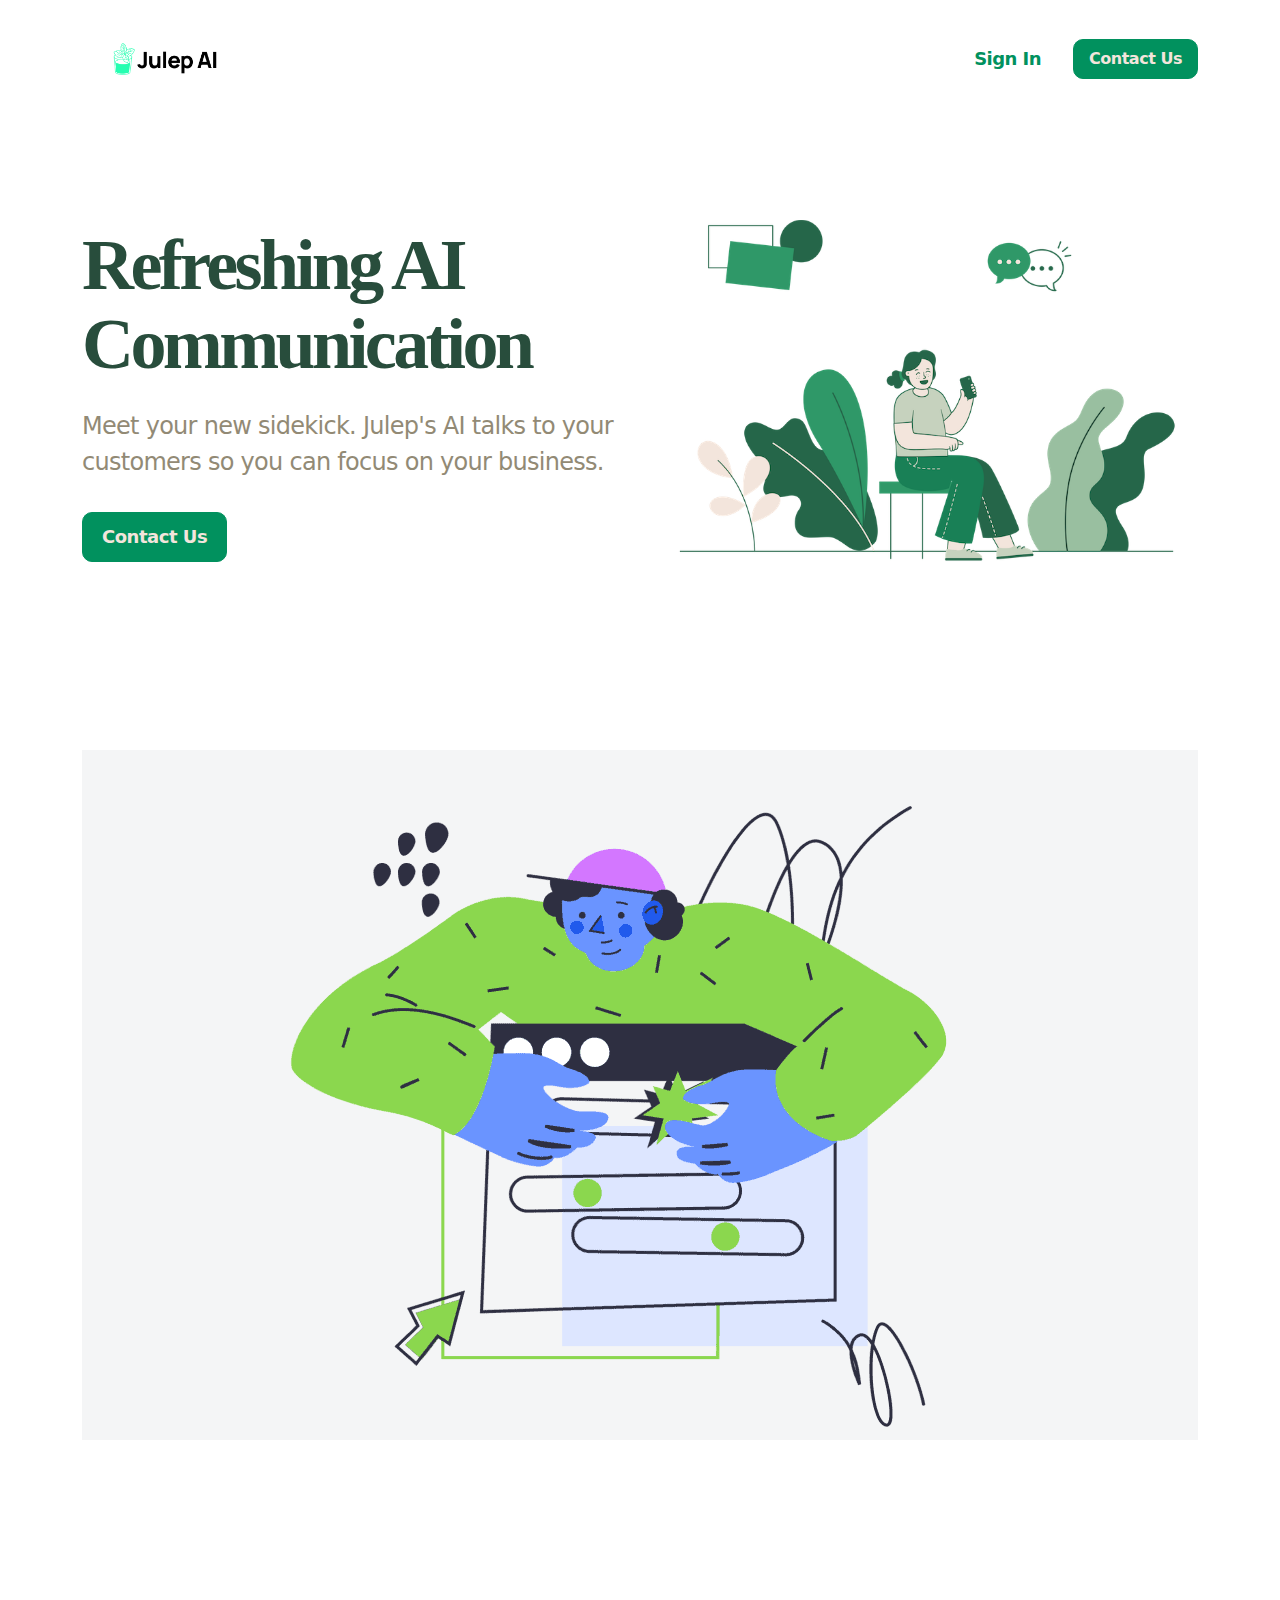
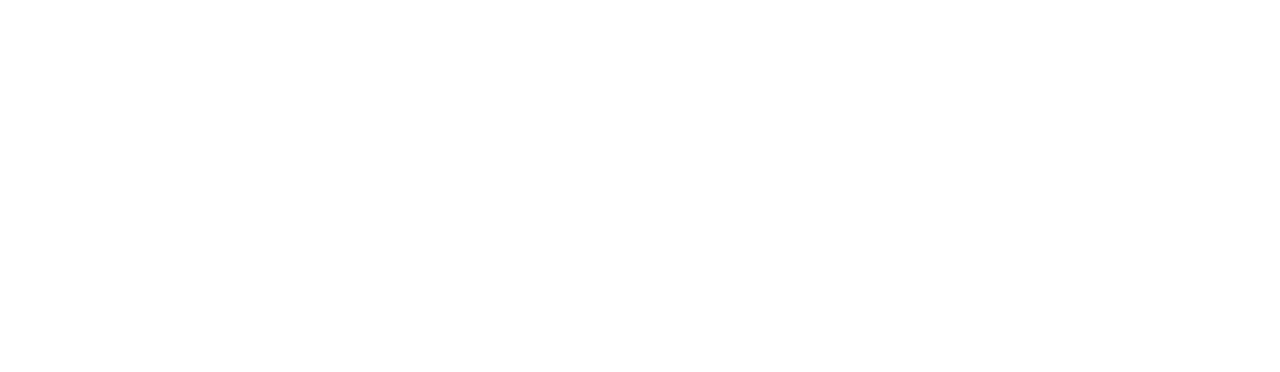
==== commit 73d6fa05: "Update index.html" ====
--- a/index.html
+++ b/index.html
@@ -1,5 +1,4 @@
 <!DOCTYPE html>
-<!-- saved from url=(0055)https://designmodo.com/startup/app/preview.php?id=14144 -->
 <html lang="en"><head><meta http-equiv="Content-Type" content="text/html; charset=UTF-8">
 		
 		<title>Julep AI</title>
@@ -34,7 +33,7 @@
 						</a>
 					</div>
 					<div class="col-6 text-center aos-init aos-animate" data-aos="fade-down" data-aos-delay="150">
-						<a href="https://designmodo.com/startup/app/preview.php?id=14144#">
+						<a href="/">
 							<img src="./Startup preview - Main page_files/logo-dark.png" srcset="i/logo-dark@2x.png 2x" alt="" class="img-fluid aos-init aos-animate" data-aos="fade-down" data-aos-delay="0">
 						</a>
 					</div>
@@ -45,7 +44,7 @@
 		</div>
 		<div class="offcanvas offcanvas-start bg-bg-3" id="custom-id-ooc8jy47" aria-hidden="true">
 			<div class="offcanvas-header">
-				<a href="https://designmodo.com/startup/app/preview.php?id=14144#">
+				<a href="/">
 					<img src="./Startup preview - Main page_files/logo-dark.png" srcset="i/logo-dark@2x.png 2x" alt="" class="img-fluid">
 				</a>
 				<a class="btn btn-sm btn-width-equal-height btn-bg-3" data-bs-dismiss="offcanvas">
@@ -55,60 +54,61 @@
 					</svg>
 				</a>
 			</div>
+			<!--
 			<div class="offcanvas-body">
 				<div>
-					<a href="https://designmodo.com/startup/app/preview.php?id=14144#" class="fw-bold text-dark-1 py-2 d-inline-block">
+					<a href="/" class="fw-bold text-dark-1 py-2 d-inline-block">
 			Home									
 					</a>
 				</div>
 				<div>
-					<a href="https://designmodo.com/startup/app/preview.php?id=14144#" class="fw-bold text-dark-1 py-2 d-inline-block">
+					<a href="/" class="fw-bold text-dark-1 py-2 d-inline-block">
 			Features									
 					</a>
 				</div>
 				<div>
 					<img src="./Startup preview - Main page_files/smiles.php" id="js-get-smile" class="visually-hidden" style="opacity: 0.01;">
-					<a href="https://designmodo.com/startup/app/preview.php?id=14144#" class="fw-bold text-dark-1 py-2 d-inline-block">
+					<a href="/" class="fw-bold text-dark-1 py-2 d-inline-block">
 			Blog									
 					</a>
 				</div>
 				<div>
-					<a href="https://designmodo.com/startup/app/preview.php?id=14144#" class="fw-bold text-dark-1 py-2 d-inline-block">
+					<a href="/" class="fw-bold text-dark-1 py-2 d-inline-block">
 			Prices									
 					</a>
 				</div>
 				<div>
-					<a href="https://designmodo.com/startup/app/preview.php?id=14144#" class="fw-bold py-2 d-inline-block">
+					<a href="https://tooljet.julep.ai" class="fw-bold py-2 d-inline-block">
 Sign In			
 					</a>
 				</div>
-				<a href="https://designmodo.com/startup/app/preview.php?id=14144#" class="btn btn-sm btn-action-1 rounded-2 mt-4">
-Sign Up			
-				</a>
-			</div>
+			</div>
+                        -->
 		</div>
 		<div class="d-none d-lg-block">
 			<div class="container">
 				<div class="row align-items-center justify-content-between">
 					<div class="col-2">
-						<a href="https://designmodo.com/" class="btn">
+						<a href="/" class="btn">
 							<img src="./Startup preview - Main page_files/logo-mint-text-black.png" srcset="pub/193234/7d54808c351260d095ecf7f146576c46/uploads/logo-mint-text-black.png 2x" alt="" class="img-fluid aos-init aos-animate" data-aos="fade-down" data-aos-delay="0">
 						</a>
 					</div>
+					<!--
 					<div class="text-center d-flex justify-content-center col-6">
-						<a href="https://designmodo.com/" class="fw-bold mx-4 text-action-1 aos-init aos-animate" data-aos="fade-down" data-aos-delay="100">
+						<a href="/" class="fw-bold mx-4 text-action-1 aos-init aos-animate" data-aos="fade-down" data-aos-delay="100">
 						Home											
 						</a>
-						<a href="https://designmodo.com/startup/app/preview.php?id=14144#" class="fw-bold mx-4 text-dark-1 aos-init aos-animate" data-aos="fade-down" data-aos-delay="150">
+						<a href="/" class="fw-bold mx-4 text-dark-1 aos-init aos-animate" data-aos="fade-down" data-aos-delay="150">
 						Features											
 						</a>
-						<a href="https://designmodo.com/startup/app/preview.php?id=14144#" class="fw-bold mx-4 text-dark-1 aos-init aos-animate" data-aos="fade-down" data-aos-delay="250">
+						<a href="/" class="fw-bold mx-4 text-dark-1 aos-init aos-animate" data-aos="fade-down" data-aos-delay="250">
 						Blog											
 						</a>
-						<a href="https://designmodo.com/startup/app/preview.php?id=14144#" class="fw-bold mx-4 text-dark-1 aos-init aos-animate" data-aos="fade-down" data-aos-delay="300">
+						<a href="/" class="fw-bold mx-4 text-dark-1 aos-init aos-animate" data-aos="fade-down" data-aos-delay="300">
 						Prices											
 						</a>
 					</div>
+					-->
 					<div class="d-flex align-items-center justify-content-end col-lg-3">
 						<a href="https://tooljet.julep.ai/" class="fw-bold fs-4 me-8 aos-init aos-animate" data-aos="fade-down" data-aos-delay="400">
 Sign In					
@@ -142,219 +142,8 @@
 				</div>
 			</div>
 		</header>
-		<!-- Call to action 12 -->
-			<section class="bg-bg-3 py-10 py-lg-20">
-				<div class="container">
-					<div class="row justify-content-lg-center">
-						<div class="col-md-8 col-lg-6 col-xl-5">
-							<h2 class="display-5 mb-6 aos-init" data-aos="fade-down" data-aos-delay="0">
-That’s a brilliant idea you’ve got. Build it, and they will come. 
-							</h2>
-							<p class="fs-3 mb-8 aos-init" data-aos="fade-down" data-aos-delay="150">
-Meet your new sidekick. The powerful tool that helps you create something special. 
-							</p>
-							<div class="mb-4 row aos-init" data-aos="fade-down" data-aos-delay="250">
-								<div>
-									<form action="https://designmodo.com/startup/app/form-handler.php" method="post" enctype="multipart/form-data" class="d-flex js-ajax-form">
-										<!-- forms alerts -->
-											<div class="alert alert-action-8 fixed-top invisible fade text-center js-form-result" data-result="success" role="alert">
-												<span class="js-form-alert-text" data-default-text="Thanks for your message!">
-															Thanks for your message!
-												</span>
-											</div>
-											<div class="alert alert-action-5 fixed-top invisible fade text-center js-form-result" data-result="error" role="alert">
-												<span class="js-form-alert-text">
-															Error!
-												</span>
-											</div>
-											<!-- forms alerts end -->
-												<div class="input-group me-4">
-													<div class="input-group-text border-end-0 border-dark-3 ps-4 pe-2">
-														<svg width="20" height="20" viewBox="0 0 20 20" fill="none" xmlns="http://www.w3.org/2000/svg" class="fill-dark-3">
-															<path fill-rule="evenodd" clip-rule="evenodd" d="M17.5002 3.75H2.5002C2.16868 3.75 1.85074 3.8817 1.61632 4.11612C1.3819 4.35054 1.2502 4.66848 1.2502 5V5.27104L10.0002 10.5213L18.7502 5.27098V5C18.7502 4.66848 18.6185 4.35054 18.3841 4.11612C18.1497 3.8817 17.8317 3.75 17.5002 3.75ZM0.000203451 5.64224C-6.77314e-05 5.63161 -6.79025e-05 5.62098 0.000203451 5.61034V5C0.000203451 4.33696 0.263596 3.70107 0.732437 3.23223C1.20128 2.76339 1.83716 2.5 2.5002 2.5H17.5002C18.1632 2.5 18.7991 2.76339 19.268 3.23223C19.7368 3.70107 20.0002 4.33696 20.0002 5V5.61604V5.63397V15C20.0002 15.663 19.7368 16.2989 19.268 16.7678C18.7991 17.2366 18.1632 17.5 17.5002 17.5H2.5002C1.83716 17.5 1.20128 17.2366 0.732437 16.7678C0.263596 16.2989 0.000203451 15.663 0.000203451 15V5.64224ZM18.7502 13.9117V6.72895L12.6801 10.3708L18.7502 13.9117ZM18.7051 15.3329L11.5602 11.165L11.4569 11.1048L10.0002 11.9788L8.54329 11.1049L8.44016 11.165L1.29533 15.3328C1.35239 15.5394 1.46213 15.7297 1.61632 15.8839C1.85074 16.1183 2.16868 16.25 2.5002 16.25H17.5002C17.8317 16.25 18.1497 16.1183 18.3841 15.8839C18.5383 15.7297 18.648 15.5394 18.7051 15.3329ZM1.2502 13.9117V6.73013L7.31989 10.371L1.2502 13.9117Z">
-															</path>
-														</svg>
-													</div>
-													<input type="email" name="email" placeholder="Your email" class="form-control border-start-0 border-dark-3 ps-1" required="required" style="background-image: url(&quot;chrome-extension://bmhejbnmpamgfnomlahkonpanlkcfabg/srcdist/assets/passwords-icon-48.png&quot;); background-repeat: no-repeat; background-size: auto 50%; background-position: 344px center;" autocomplete="off" data-has-passwords-badge="true">																						
-												</div>
-												<button class="btn btn-action-1">
-	Send
-												</button>
-											</form>
-										</div>
-									</div>
-								</div>
-								<div class="col-lg-1">
-								</div>
-								<div class="mt-lg-0 mt-12 col-xl-4 col-lg-5 col-md-7 col-sm-10">
-									<div class="ps-12 position-relative aos-init" data-aos="fade-down" data-aos-delay="300">
-										<svg width="33" height="32" viewBox="0 0 33 32" fill="none" xmlns="http://www.w3.org/2000/svg" class="position-absolute start-0 fill-action-1">
-											<path fill-rule="evenodd" clip-rule="evenodd" d="M14.3964 0.87C15.5564 -0.29 17.4364 -0.29 18.5964 0.87L31.6264 13.902C32.7864 15.062 32.7864 16.94 31.6264 18.098L18.5964 31.13C17.4364 32.29 15.5584 32.29 14.4004 31.13L1.36637 18.1C1.09049 17.8247 0.871626 17.4977 0.722293 17.1377C0.57296 16.7777 0.496094 16.3917 0.496094 16.002C0.496094 15.6123 0.57296 15.2263 0.722293 14.8663C0.871626 14.5063 1.09049 14.1793 1.36637 13.904L14.3964 0.87ZM17.1964 2.27C17.0107 2.08436 16.7589 1.98007 16.4964 1.98007C16.2338 1.98007 15.982 2.08436 15.7964 2.27L2.76437 15.3C2.57873 15.4857 2.47444 15.7375 2.47444 16C2.47444 16.2625 2.57873 16.5143 2.76437 16.7L15.7964 29.732C15.982 29.9176 16.2338 30.0219 16.4964 30.0219C16.7589 30.0219 17.0107 29.9176 17.1964 29.732L30.2284 16.7C30.414 16.5143 30.5183 16.2625 30.5183 16C30.5183 15.7375 30.414 15.4857 30.2284 15.3L17.1964 2.268V2.27Z">
-											</path>
-											<path fill-rule="evenodd" clip-rule="evenodd" d="M24.2073 8.29379C24.3004 8.38668 24.3743 8.49703 24.4247 8.61852C24.4751 8.74001 24.5011 8.87025 24.5011 9.00179C24.5011 9.13332 24.4751 9.26356 24.4247 9.38506C24.3743 9.50655 24.3004 9.6169 24.2073 9.70979L10.2073 23.7098C10.0195 23.8976 9.76486 24.003 9.49931 24.003C9.23376 24.003 8.97908 23.8976 8.79131 23.7098C8.60354 23.522 8.49805 23.2673 8.49805 23.0018C8.49805 22.7362 8.60354 22.4816 8.79131 22.2938L22.7913 8.29379C22.8842 8.20066 22.9946 8.12678 23.116 8.07636C23.2375 8.02595 23.3678 8 23.4993 8C23.6308 8 23.7611 8.02595 23.8826 8.07636C24.0041 8.12678 24.1144 8.20066 24.2073 8.29379Z">
-											</path>
-											<path fill-rule="evenodd" clip-rule="evenodd" d="M8.79183 8.29379C8.69871 8.38668 8.62482 8.49703 8.57441 8.61852C8.524 8.74001 8.49805 8.87025 8.49805 9.00179C8.49805 9.13332 8.524 9.26356 8.57441 9.38506C8.62482 9.50655 8.69871 9.6169 8.79183 9.70979L22.7918 23.7098C22.9796 23.8976 23.2343 24.003 23.4998 24.003C23.7654 24.003 24.0201 23.8976 24.2078 23.7098C24.3956 23.522 24.5011 23.2673 24.5011 23.0018C24.5011 22.7362 24.3956 22.4816 24.2078 22.2938L10.2078 8.29379C10.1149 8.20066 10.0046 8.12678 9.8831 8.07636C9.76161 8.02595 9.63137 8 9.49983 8C9.3683 8 9.23806 8.02595 9.11657 8.07636C8.99508 8.12678 8.88473 8.20066 8.79183 8.29379Z">
-											</path>
-										</svg>
-										<h5 class="mb-2">
-Many Components
-										</h5>
-										<p class="mb-8">
-Got a big idea? Turn into reality - with a fast, simple, intuitive website builder.
-										</p>
-									</div>
-									<div class="ps-12 position-relative aos-init" data-aos="fade-down" data-aos-delay="400">
-										<svg width="33" height="32" viewBox="0 0 33 32" fill="none" xmlns="http://www.w3.org/2000/svg" class="position-absolute start-0 fill-action-1">
-											<path fill-rule="evenodd" clip-rule="evenodd" d="M0.5 5C0.5 4.20435 0.81607 3.44129 1.37868 2.87868C1.94129 2.31607 2.70435 2 3.5 2H29.5C30.2956 2 31.0587 2.31607 31.6213 2.87868C32.1839 3.44129 32.5 4.20435 32.5 5V27C32.5 27.7956 32.1839 28.5587 31.6213 29.1213C31.0587 29.6839 30.2956 30 29.5 30H3.5C2.70435 30 1.94129 29.6839 1.37868 29.1213C0.81607 28.5587 0.5 27.7956 0.5 27L0.5 5ZM3.5 4C3.23478 4 2.98043 4.10536 2.79289 4.29289C2.60536 4.48043 2.5 4.73478 2.5 5V27C2.5 27.2652 2.60536 27.5196 2.79289 27.7071C2.98043 27.8946 3.23478 28 3.5 28H29.5C29.7652 28 30.0196 27.8946 30.2071 27.7071C30.3946 27.5196 30.5 27.2652 30.5 27V5C30.5 4.73478 30.3946 4.48043 30.2071 4.29289C30.0196 4.10536 29.7652 4 29.5 4H3.5Z">
-											</path>
-											<path fill-rule="evenodd" clip-rule="evenodd" d="M10.5 30V2H12.5V30H10.5ZM20.5 30V2H22.5V30H20.5Z">
-											</path>
-										</svg>
-										<h5 class="mb-2">
-Based on Bootstrap
-										</h5>
-										<p class="mb-8">
-The website builder to help you grow - free from bugs and errors.
-										</p>
-									</div>
-									<div class="ps-12 position-relative aos-init" data-aos="fade-down" data-aos-delay="450">
-										<svg width="33" height="32" viewBox="0 0 33 32" fill="none" xmlns="http://www.w3.org/2000/svg" class="position-absolute start-0 fill-action-1">
-											<path fill-rule="evenodd" clip-rule="evenodd" d="M28.5 4H4.5C3.96957 4 3.46086 4.21071 3.08579 4.58579C2.71071 4.96086 2.5 5.46957 2.5 6V26C2.5 26.5304 2.71071 27.0391 3.08579 27.4142C3.46086 27.7893 3.96957 28 4.5 28H28.5C29.0304 28 29.5391 27.7893 29.9142 27.4142C30.2893 27.0391 30.5 26.5304 30.5 26V6C30.5 5.46957 30.2893 4.96086 29.9142 4.58579C29.5391 4.21071 29.0304 4 28.5 4ZM4.5 2C3.43913 2 2.42172 2.42143 1.67157 3.17157C0.921427 3.92172 0.5 4.93913 0.5 6L0.5 26C0.5 27.0609 0.921427 28.0783 1.67157 28.8284C2.42172 29.5786 3.43913 30 4.5 30H28.5C29.5609 30 30.5783 29.5786 31.3284 28.8284C32.0786 28.0783 32.5 27.0609 32.5 26V6C32.5 4.93913 32.0786 3.92172 31.3284 3.17157C30.5783 2.42143 29.5609 2 28.5 2H4.5Z">
-											</path>
-											<path fill-rule="evenodd" clip-rule="evenodd" d="M12.4998 18.0018C12.4998 17.7366 12.6052 17.4822 12.7927 17.2947C12.9803 17.1071 13.2346 17.0018 13.4998 17.0018H19.4998C19.7651 17.0018 20.0194 17.1071 20.2069 17.2947C20.3945 17.4822 20.4998 17.7366 20.4998 18.0018C20.4998 18.267 20.3945 18.5214 20.2069 18.7089C20.0194 18.8964 19.7651 19.0018 19.4998 19.0018H13.4998C13.2346 19.0018 12.9803 18.8964 12.7927 18.7089C12.6052 18.5214 12.4998 18.267 12.4998 18.0018ZM6.79183 8.29379C6.88473 8.20066 6.99508 8.12678 7.11657 8.07636C7.23806 8.02595 7.3683 8 7.49983 8C7.63137 8 7.76161 8.02595 7.8831 8.07636C8.00459 8.12678 8.11494 8.20066 8.20783 8.29379L12.2078 12.2938C12.301 12.3867 12.3748 12.497 12.4253 12.6185C12.4757 12.74 12.5016 12.8703 12.5016 13.0018C12.5016 13.1333 12.4757 13.2636 12.4253 13.3851C12.3748 13.5065 12.301 13.6169 12.2078 13.7098L8.20783 17.7098C8.02006 17.8976 7.76539 18.0031 7.49983 18.0031C7.23428 18.0031 6.97961 17.8976 6.79183 17.7098C6.60406 17.522 6.49857 17.2673 6.49857 17.0018C6.49857 16.7362 6.60406 16.4816 6.79183 16.2938L10.0858 13.0018L6.79183 9.70979C6.69871 9.6169 6.62482 9.50655 6.57441 9.38506C6.524 9.26356 6.49805 9.13332 6.49805 9.00179C6.49805 8.87025 6.524 8.74001 6.57441 8.61852C6.62482 8.49703 6.69871 8.38668 6.79183 8.29379Z">
-											</path>
-										</svg>
-										<h5 class="mb-2">
-HTML, CSS, LESS
-										</h5>
-										<p class="mb-0">
-Get your idea out there in the way you want it. Start with Startup.
-										</p>
-									</div>
-								</div>
-							</div>
-						</div>
-					</section>
-					<!-- Content 2-->
-						<section class="py-10 py-lg-20 text-center bg-bg-3">
-							<div class="container">
-								<h2 class="display-5 mb-6 aos-init" data-aos="fade-down" data-aos-delay="0">
-Better landing for your startup
-								</h2>
-								<p class="fs-2 remove-br-sm mb-0 aos-init" data-aos="fade-down" data-aos-delay="100">
-            Out with the old, in with the new. The new is quicker, and 
-									<br>it’s easier too.
-								</p>
-							</div>
-						</section>
-						<!-- Content 13 -->
-							<section class="py-10 py-lg-20 text-center bg-bg-3">
-								<div class="container">
-									<div class="row">
-										<div class="mb-8 col-xl-3 col-sm-6 aos-init" data-aos="fade-down" data-aos-delay="0">
-											<h2 class="display-5 text-action-1 mb-4 mb-xl-6">
-100%
-											</h2>
-											<h2 class="fs-3 mb-4">
-Many Useful Components
-											</h2>
-											<p class="mb-0">
-                    Want to create something beautiful? 
-Now you can. In hours, not weeks. 
-											</p>
-										</div>
-										<div class="mb-8 col-xl-3 col-sm-6 aos-init" data-aos="fade-down" data-aos-delay="100">
-											<h2 class="display-5 text-action-1 mb-4 mb-xl-6">
-55%
-											</h2>
-											<h2 class="fs-3 mb-4">
-Responsive Layout
-											</h2>
-											<p class="mb-0">
-                    That’s a brilliant idea you’ve got. Build 
-it, and they will come. 
-											</p>
-										</div>
-										<div class="mb-8 mb-sm-0 col-xl-3 col-sm-6 aos-init" data-aos="fade-down" data-aos-delay="150">
-											<h2 class="display-5 text-action-1 mb-4 mb-xl-6">
-                    99%
-											</h2>
-											<h2 class="fs-3 mb-4">
-                    Build Today
-											</h2>
-											<p class="mb-0">
-                    Get your idea out there in the way you want it. Start with Startup.
-											</p>
-										</div>
-										<div class="col-xl-3 col-sm-6 aos-init" data-aos="fade-down" data-aos-delay="250">
-											<h2 class="display-5 text-action-1 mb-4 mb-xl-6">
-21%
-											</h2>
-											<h2 class="fs-3 mb-4">
-Retina Ready
-											</h2>
-											<p class="mb-0">
-                    Now you’re one step closer to the optimal design workflow. 
-											</p>
-										</div>
-									</div>
-								</div>
-							</section>
-							<!-- Call to action 13 -->
-								<section class="bg-bg-3 py-10 py-lg-20 text-center">
-									<div class="container">
-										<div class="row align-items-center flex-column">
-											<div class="col-lg-9 col-xl-8 col-xxl-7">
-												<svg width="60" height="60" viewBox="0 0 60 60" fill="none" xmlns="http://www.w3.org/2000/svg" class="mb-8 fill-action-1 aos-init aos-animate" data-aos="fade-down" data-aos-delay="0">
-													<path fill-rule="evenodd" clip-rule="evenodd" d="M42.192 0.256656C42.559 0.469426 42.843 0.800369 42.9976 1.19542C43.1523 1.59048 43.1683 2.02629 43.0432 2.43166L36.2895 24.3767H48.7507C49.117 24.3765 49.4752 24.4836 49.7812 24.6847C50.0873 24.8858 50.3277 25.1722 50.4729 25.5084C50.618 25.8446 50.6616 26.2159 50.5981 26.5766C50.5347 26.9373 50.367 27.2715 50.1157 27.5379L20.1157 59.4129C19.8255 59.7216 19.4392 59.9228 19.0199 59.9839C18.6006 60.0449 18.173 59.9621 17.8068 59.749C17.4405 59.5359 17.1573 59.205 17.0032 58.8103C16.8491 58.4155 16.8333 57.9803 16.9582 57.5754L23.712 35.6267H11.2507C10.8845 35.6268 10.5263 35.5197 10.2203 35.3186C9.91423 35.1175 9.67379 34.8311 9.52862 34.4949C9.38345 34.1587 9.33991 33.7874 9.40337 33.4267C9.46684 33.066 9.63453 32.7319 9.88575 32.4654L39.8857 0.590407C40.1757 0.282153 40.5613 0.0810388 40.9801 0.0197636C41.3988 -0.0415116 41.8259 0.040656 42.192 0.252907V0.256656ZM15.5895 31.8767H26.2507C26.5442 31.8766 26.8335 31.9454 27.0955 32.0776C27.3575 32.2097 27.5848 32.4015 27.7592 32.6375C27.9335 32.8735 28.0501 33.1471 28.0994 33.4364C28.1488 33.7256 28.1295 34.0224 28.0432 34.3029L22.9132 50.9642L44.4082 28.1267H33.7507C33.4573 28.1267 33.168 28.0579 32.906 27.9258C32.644 27.7936 32.4167 27.6018 32.2423 27.3658C32.0679 27.1298 31.9514 26.8562 31.9021 26.5669C31.8527 26.2777 31.872 25.9809 31.9582 25.7004L37.0882 9.03916L15.5895 31.8767Z">
-													</path>
-												</svg>
-												<h2 class="display-5 mb-6 aos-init" data-aos="fade-down" data-aos-delay="150">
-		Explore the limitless possibilities of fast, intuitive design. 				
-												</h2>
-											</div>
-											<div class="col-md-10 col-lg-7 col-xl-6 col-xxl-5">
-												<p class="fs-2 mb-10 aos-init" data-aos="fade-down" data-aos-delay="250">
-		Start growing in half the time with an 
-													<span class="text-nowrap">
-																all-in-one
-													</span>
-															 website builder - no more long hours spent on the boring stuff! 				
-												</p>
-											</div>
-											<div class="col-sm-10 col-md-8 col-lg-6 col-xl-5 col-xxl-4 aos-init" data-aos="fade-down" data-aos-delay="300">
-												<form action="https://designmodo.com/startup/app/form-handler.php" method="post" enctype="multipart/form-data" class="d-flex js-ajax-form">
-													<!-- forms alerts -->
-														<div class="alert alert-action-8 fixed-top invisible fade text-center js-form-result" data-result="success" role="alert">
-															<span class="js-form-alert-text" data-default-text="Thanks for your message!">
-																		Thanks for your message!
-															</span>
-														</div>
-														<div class="alert alert-action-5 fixed-top invisible fade text-center js-form-result" data-result="error" role="alert">
-															<span class="js-form-alert-text">
-																		Error!
-															</span>
-														</div>
-														<!-- forms alerts end -->
-															<div class="input-group me-4">
-																<div class="input-group-text border-end-0 border-dark-3 ps-4 pe-2">
-																	<svg width="20" height="20" viewBox="0 0 20 20" fill="none" xmlns="http://www.w3.org/2000/svg" class="fill-dark-3">
-																		<path fill-rule="evenodd" clip-rule="evenodd" d="M17.5002 3.75H2.5002C2.16868 3.75 1.85074 3.8817 1.61632 4.11612C1.3819 4.35054 1.2502 4.66848 1.2502 5V5.27104L10.0002 10.5213L18.7502 5.27098V5C18.7502 4.66848 18.6185 4.35054 18.3841 4.11612C18.1497 3.8817 17.8317 3.75 17.5002 3.75ZM0.000203451 5.64224C-6.77314e-05 5.63161 -6.79025e-05 5.62098 0.000203451 5.61034V5C0.000203451 4.33696 0.263596 3.70107 0.732437 3.23223C1.20128 2.76339 1.83716 2.5 2.5002 2.5H17.5002C18.1632 2.5 18.7991 2.76339 19.268 3.23223C19.7368 3.70107 20.0002 4.33696 20.0002 5V5.61604V5.63397V15C20.0002 15.663 19.7368 16.2989 19.268 16.7678C18.7991 17.2366 18.1632 17.5 17.5002 17.5H2.5002C1.83716 17.5 1.20128 17.2366 0.732437 16.7678C0.263596 16.2989 0.000203451 15.663 0.000203451 15V5.64224ZM18.7502 13.9117V6.72895L12.6801 10.3708L18.7502 13.9117ZM18.7051 15.3329L11.5602 11.165L11.4569 11.1048L10.0002 11.9788L8.54329 11.1049L8.44016 11.165L1.29533 15.3328C1.35239 15.5394 1.46213 15.7297 1.61632 15.8839C1.85074 16.1183 2.16868 16.25 2.5002 16.25H17.5002C17.8317 16.25 18.1497 16.1183 18.3841 15.8839C18.5383 15.7297 18.648 15.5394 18.7051 15.3329ZM1.2502 13.9117V6.73013L7.31989 10.371L1.2502 13.9117Z">
-																		</path>
-																	</svg>
-																</div>
-																<input type="email" name="email" placeholder="Your email" class="form-control border-start-0 border-dark-3 ps-1" required="required" style="background-image: url(&quot;chrome-extension://bmhejbnmpamgfnomlahkonpanlkcfabg/srcdist/assets/passwords-icon-48.png&quot;); background-repeat: no-repeat; background-size: auto 50%; background-position: 178px center;" autocomplete="off" data-has-passwords-badge="true">																						
-															</div>
-															<div class="col-auto">
-																<button class="btn btn-action-1">
-						Get started						
-																</button>
-															</div>
-														</form>
-													</div>
-												</div>
-											</div>
-										</section>
+		
+		
 										<!-- Content 14 -->
 											<section class="py-10 py-lg-20 bg-bg-3 text-center">
 												<div class="container">
@@ -373,7 +162,7 @@
 															<div class="col-sm-10 col-md-7 col-lg-5 col-xl-6 col-xxl-5">
 																<div class="mb-4 row aos-init" data-aos="fade-down" data-aos-delay="150">
 																	<div>
-																		<form action="https://designmodo.com/startup/app/form-handler.php" method="post" enctype="multipart/form-data" class="d-flex js-ajax-form">
+																		<form action="/form" method="post" enctype="multipart/form-data" class="d-flex js-ajax-form">
 																			<!-- forms alerts -->
 																				<div class="alert alert-action-8 fixed-top invisible fade text-center js-form-result" data-result="success" role="alert">
 																					<span class="js-form-alert-text" data-default-text="Thanks for your message!">
@@ -413,38 +202,42 @@
 																<div class="container">
 																	<div class="row justify-content-between">
 																		<div class="col-lg-2 col-md-3 mb-6 mb-md-0 aos-init" data-aos="fade-down" data-aos-delay="0">
-																			<a href="https://designmodo.com/startup/app/preview.php?id=14144#">
+																			<a href="/">
 																				<img src="./Startup preview - Main page_files/logo-mint-text-black.png" srcset="pub/193234/7d54808c351260d095ecf7f146576c46/uploads/logo-mint-text-black.png 2x" alt="" class="img-fluid">
 																			</a>
 																		</div>
+																		
+																		<!--
 																		<div class="col mb-4 mb-md-0 p-xxl-3 aos-init" data-aos="fade-down" data-aos-delay="100">
-																			<a href="https://designmodo.com/startup/app/preview.php?id=14144#" class="font-heading text-dark-1 mx-4">
+																			<a href="/" class="font-heading text-dark-1 mx-4">
 Home
 																			</a>
-																			<a href="https://designmodo.com/startup/app/preview.php?id=14144#" class="font-heading text-dark-1 mx-4">
+																			<a href="/" class="font-heading text-dark-1 mx-4">
 Features
 																			</a>
-																			<a href="https://designmodo.com/startup/app/preview.php?id=14144#" class="font-heading text-dark-1 mx-4">
+																			<a href="/" class="font-heading text-dark-1 mx-4">
 Blog
 																			</a>
-																			<a href="https://designmodo.com/startup/app/preview.php?id=14144#" class="font-heading text-dark-1 ms-4">
+																			<a href="/" class="font-heading text-dark-1 ms-4">
 Prices
 																			</a>
 																		</div>
+																		-->
+																		
 																		<div class="col-12 col-lg-2 col-md-3 aos-init" data-aos="fade-down" data-aos-delay="150">
-																			<a href="https://designmodo.com/startup/app/preview.php?id=14144#" target="_blank">
+																			<a href="/" target="_blank">
 																				<svg width="24" height="24" viewBox="0 0 24 24" fill="none" xmlns="http://www.w3.org/2000/svg" class="fill-dark-1">
 																					<path d="M22.4591 6C21.6891 6.35 20.8591 6.58 19.9991 6.69C20.8791 6.16 21.5591 5.32 21.8791 4.31C21.0491 4.81 20.1291 5.16 19.1591 5.36C18.3691 4.5 17.2591 4 15.9991 4C13.6491 4 11.7291 5.92 11.7291 8.29C11.7291 8.63 11.7691 8.96 11.8391 9.27C8.27906 9.09 5.10906 7.38 2.99906 4.79C2.62906 5.42 2.41906 6.16 2.41906 6.94C2.41906 8.43 3.16906 9.75 4.32906 10.5C3.61906 10.5 2.95906 10.3 2.37906 10V10.03C2.37906 12.11 3.85906 13.85 5.81906 14.24C5.18979 14.4122 4.52916 14.4362 3.88906 14.31C4.16067 15.1625 4.6926 15.9084 5.41008 16.4429C6.12756 16.9775 6.99451 17.2737 7.88906 17.29C6.37269 18.4904 4.49306 19.1393 2.55906 19.13C2.21906 19.13 1.87906 19.11 1.53906 19.07C3.43906 20.29 5.69906 21 8.11906 21C15.9991 21 20.3291 14.46 20.3291 8.79C20.3291 8.6 20.3291 8.42 20.3191 8.23C21.1591 7.63 21.8791 6.87 22.4591 6Z">
 																					</path>
 																				</svg>
 																			</a>
-																			<a href="https://designmodo.com/startup/app/preview.php?id=14144#" target="_blank">
+																			<a href="/" target="_blank">
 																				<svg width="24" height="24" viewBox="0 0 24 24" fill="none" xmlns="http://www.w3.org/2000/svg" class="fill-dark-1 mx-6">
 																					<path d="M12 2.03906C6.5 2.03906 2 6.52906 2 12.0591C2 17.0591 5.66 21.2091 10.44 21.9591V14.9591H7.9V12.0591H10.44V9.84906C10.44 7.33906 11.93 5.95906 14.22 5.95906C15.31 5.95906 16.45 6.14906 16.45 6.14906V8.61906H15.19C13.95 8.61906 13.56 9.38906 13.56 10.1791V12.0591H16.34L15.89 14.9591H13.56V21.9591C15.9164 21.5869 18.0622 20.3846 19.6099 18.5691C21.1576 16.7537 22.0054 14.4447 22 12.0591C22 6.52906 17.5 2.03906 12 2.03906Z">
 																					</path>
 																				</svg>
 																			</a>
-																			<a href="https://designmodo.com/startup/app/preview.php?id=14144#" target="_blank">
+																			<a href="/" target="_blank">
 																				<svg width="24" height="24" viewBox="0 0 24 24" fill="none" xmlns="http://www.w3.org/2000/svg" class="fill-dark-1">
 																					<path d="M7.8 2H16.2C19.4 2 22 4.6 22 7.8V16.2C22 17.7383 21.3889 19.2135 20.3012 20.3012C19.2135 21.3889 17.7383 22 16.2 22H7.8C4.6 22 2 19.4 2 16.2V7.8C2 6.26174 2.61107 4.78649 3.69878 3.69878C4.78649 2.61107 6.26174 2 7.8 2ZM7.6 4C6.64522 4 5.72955 4.37928 5.05442 5.05442C4.37928 5.72955 4 6.64522 4 7.6V16.4C4 18.39 5.61 20 7.6 20H16.4C17.3548 20 18.2705 19.6207 18.9456 18.9456C19.6207 18.2705 20 17.3548 20 16.4V7.6C20 5.61 18.39 4 16.4 4H7.6ZM17.25 5.5C17.5815 5.5 17.8995 5.6317 18.1339 5.86612C18.3683 6.10054 18.5 6.41848 18.5 6.75C18.5 7.08152 18.3683 7.39946 18.1339 7.63388C17.8995 7.8683 17.5815 8 17.25 8C16.9185 8 16.6005 7.8683 16.3661 7.63388C16.1317 7.39946 16 7.08152 16 6.75C16 6.41848 16.1317 6.10054 16.3661 5.86612C16.6005 5.6317 16.9185 5.5 17.25 5.5ZM12 7C13.3261 7 14.5979 7.52678 15.5355 8.46447C16.4732 9.40215 17 10.6739 17 12C17 13.3261 16.4732 14.5979 15.5355 15.5355C14.5979 16.4732 13.3261 17 12 17C10.6739 17 9.40215 16.4732 8.46447 15.5355C7.52678 14.5979 7 13.3261 7 12C7 10.6739 7.52678 9.40215 8.46447 8.46447C9.40215 7.52678 10.6739 7 12 7ZM12 9C11.2044 9 10.4413 9.31607 9.87868 9.87868C9.31607 10.4413 9 11.2044 9 12C9 12.7956 9.31607 13.5587 9.87868 14.1213C10.4413 14.6839 11.2044 15 12 15C12.7956 15 13.5587 14.6839 14.1213 14.1213C14.6839 13.5587 15 12.7956 15 12C15 11.2044 14.6839 10.4413 14.1213 9.87868C13.5587 9.31607 12.7956 9 12 9Z">
 																					</path>
